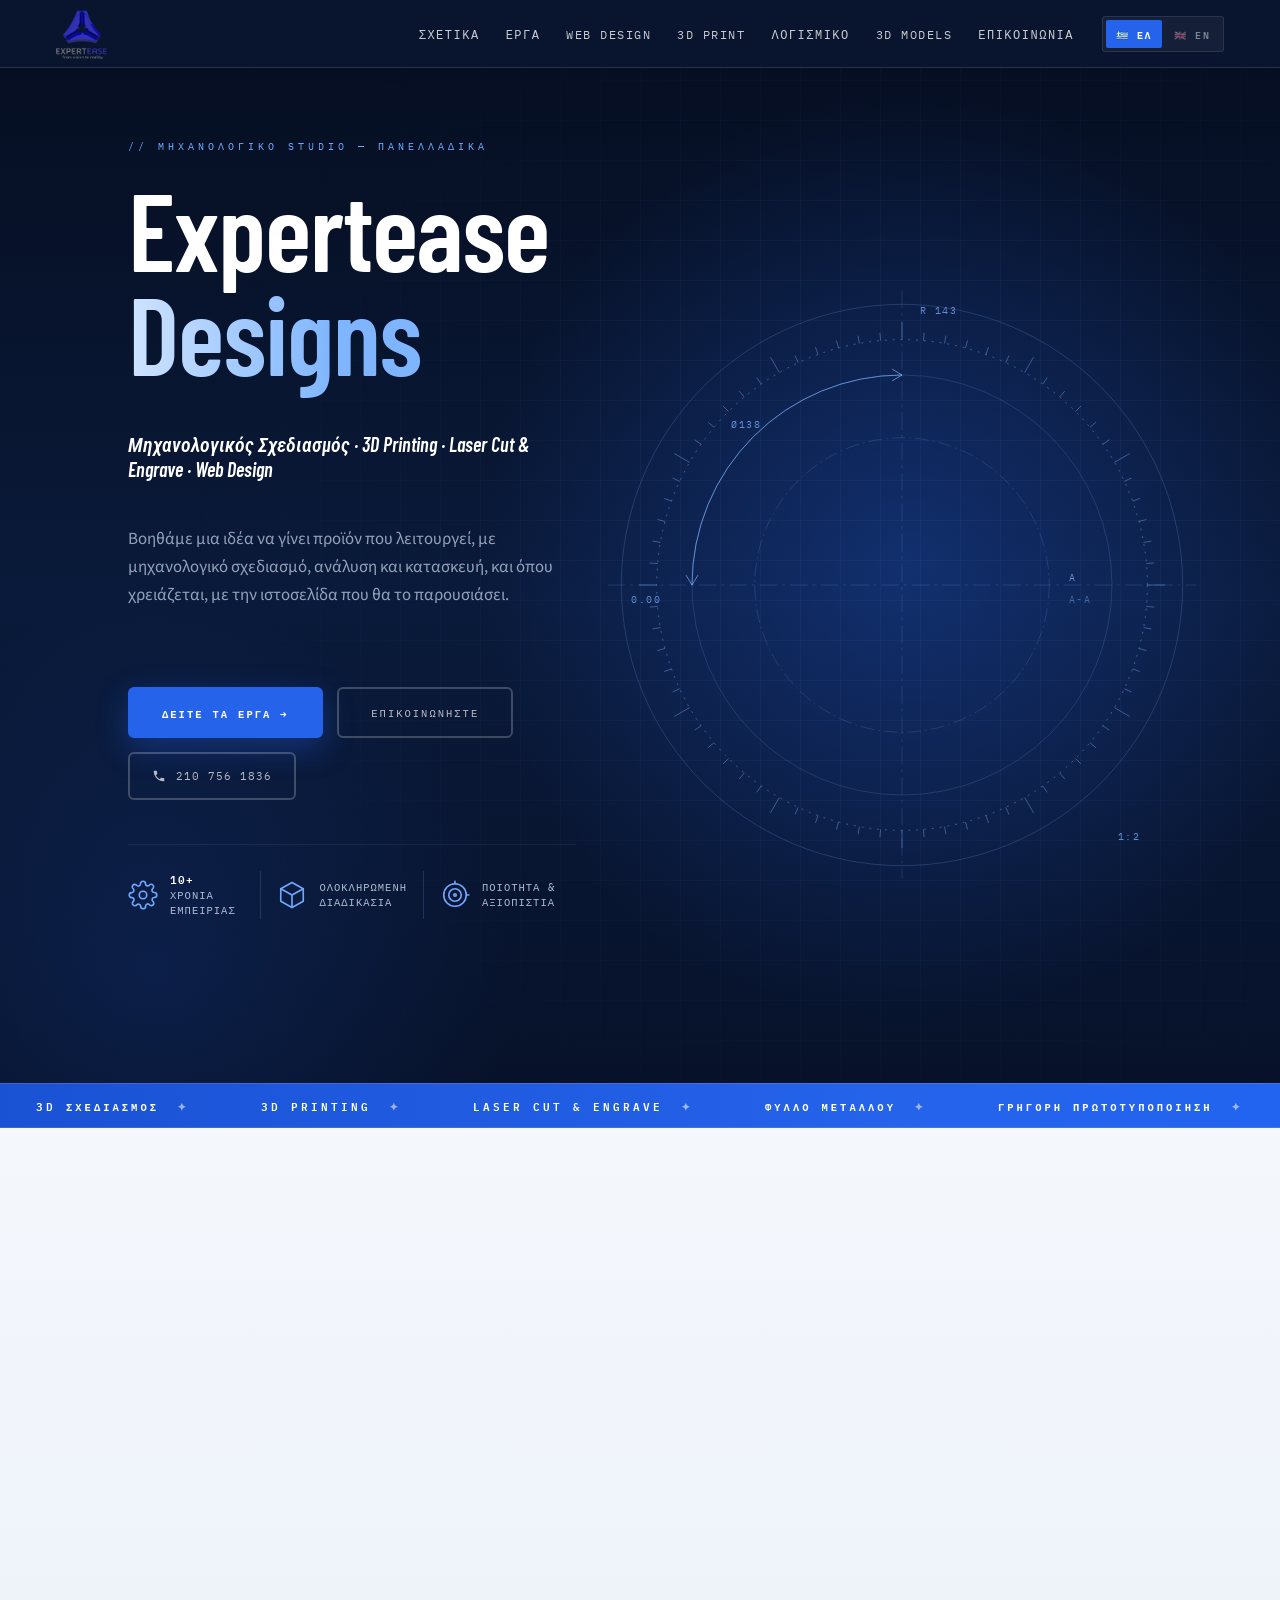
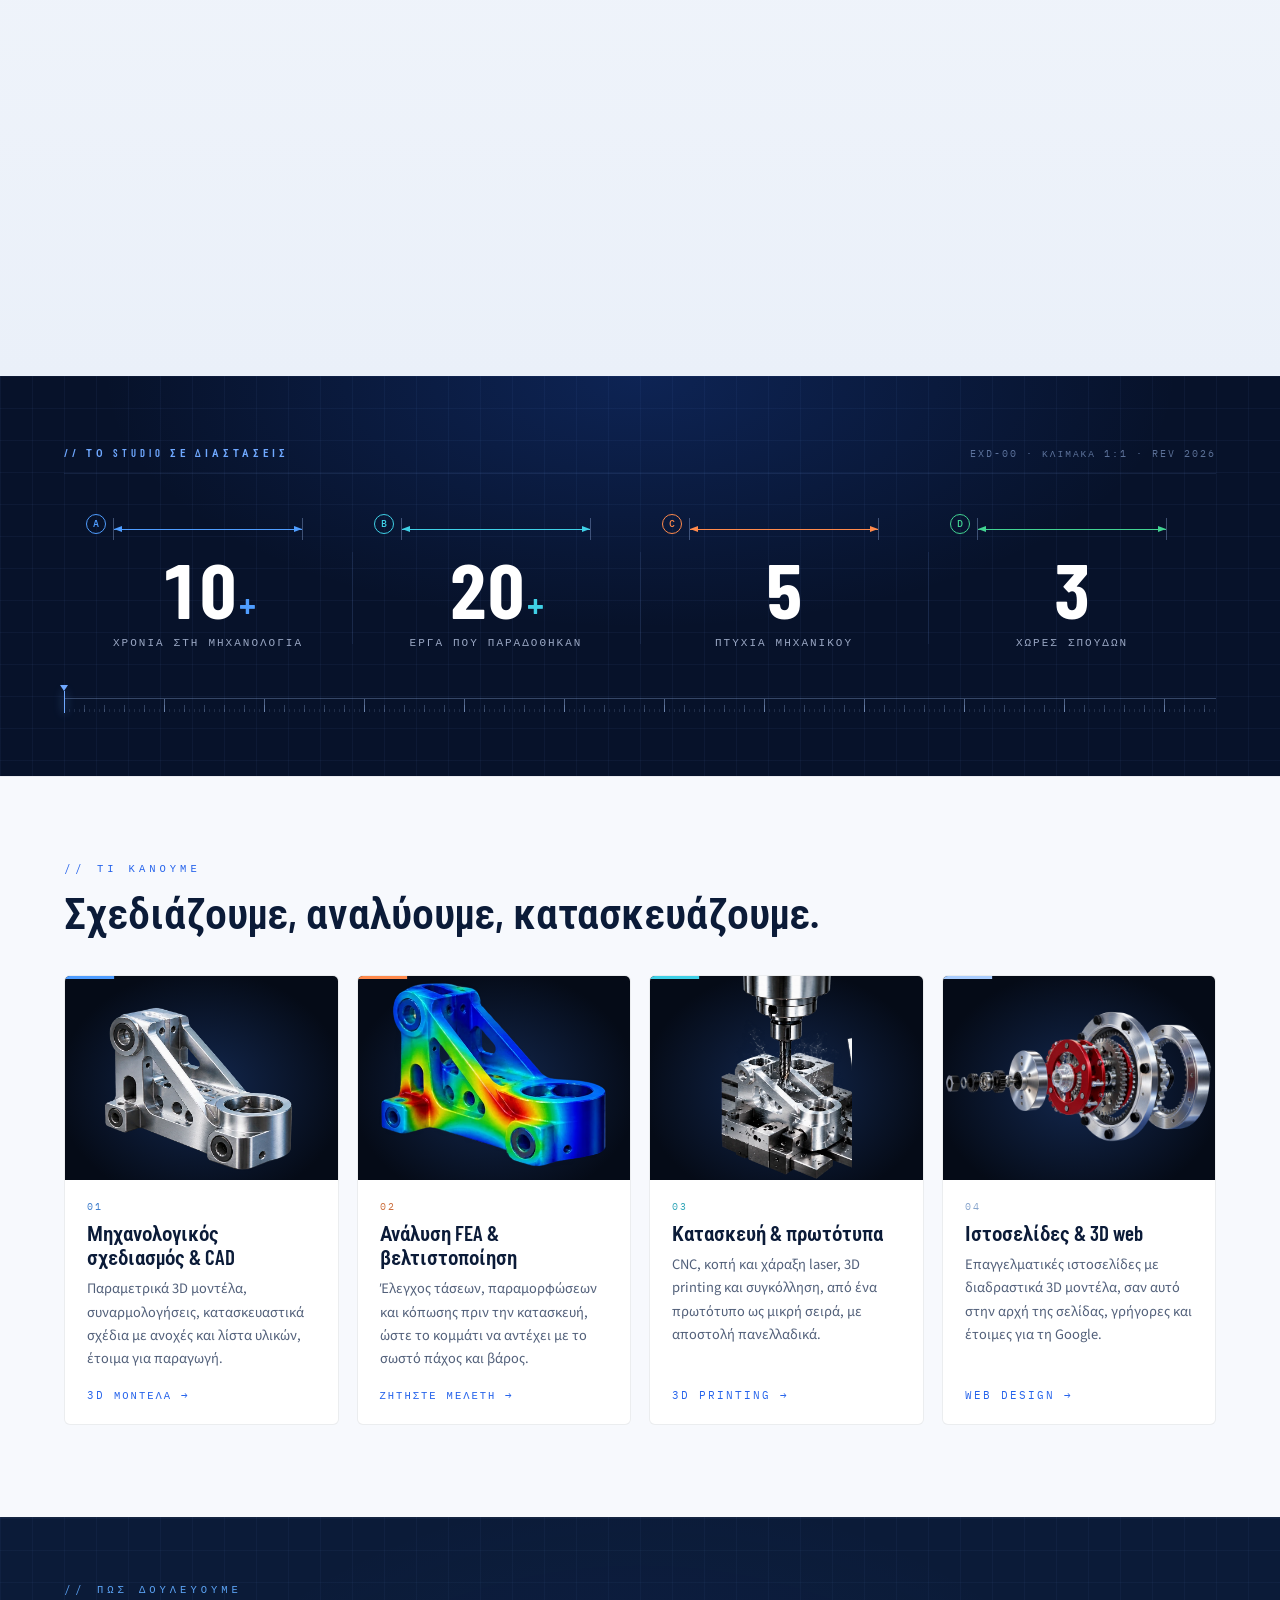
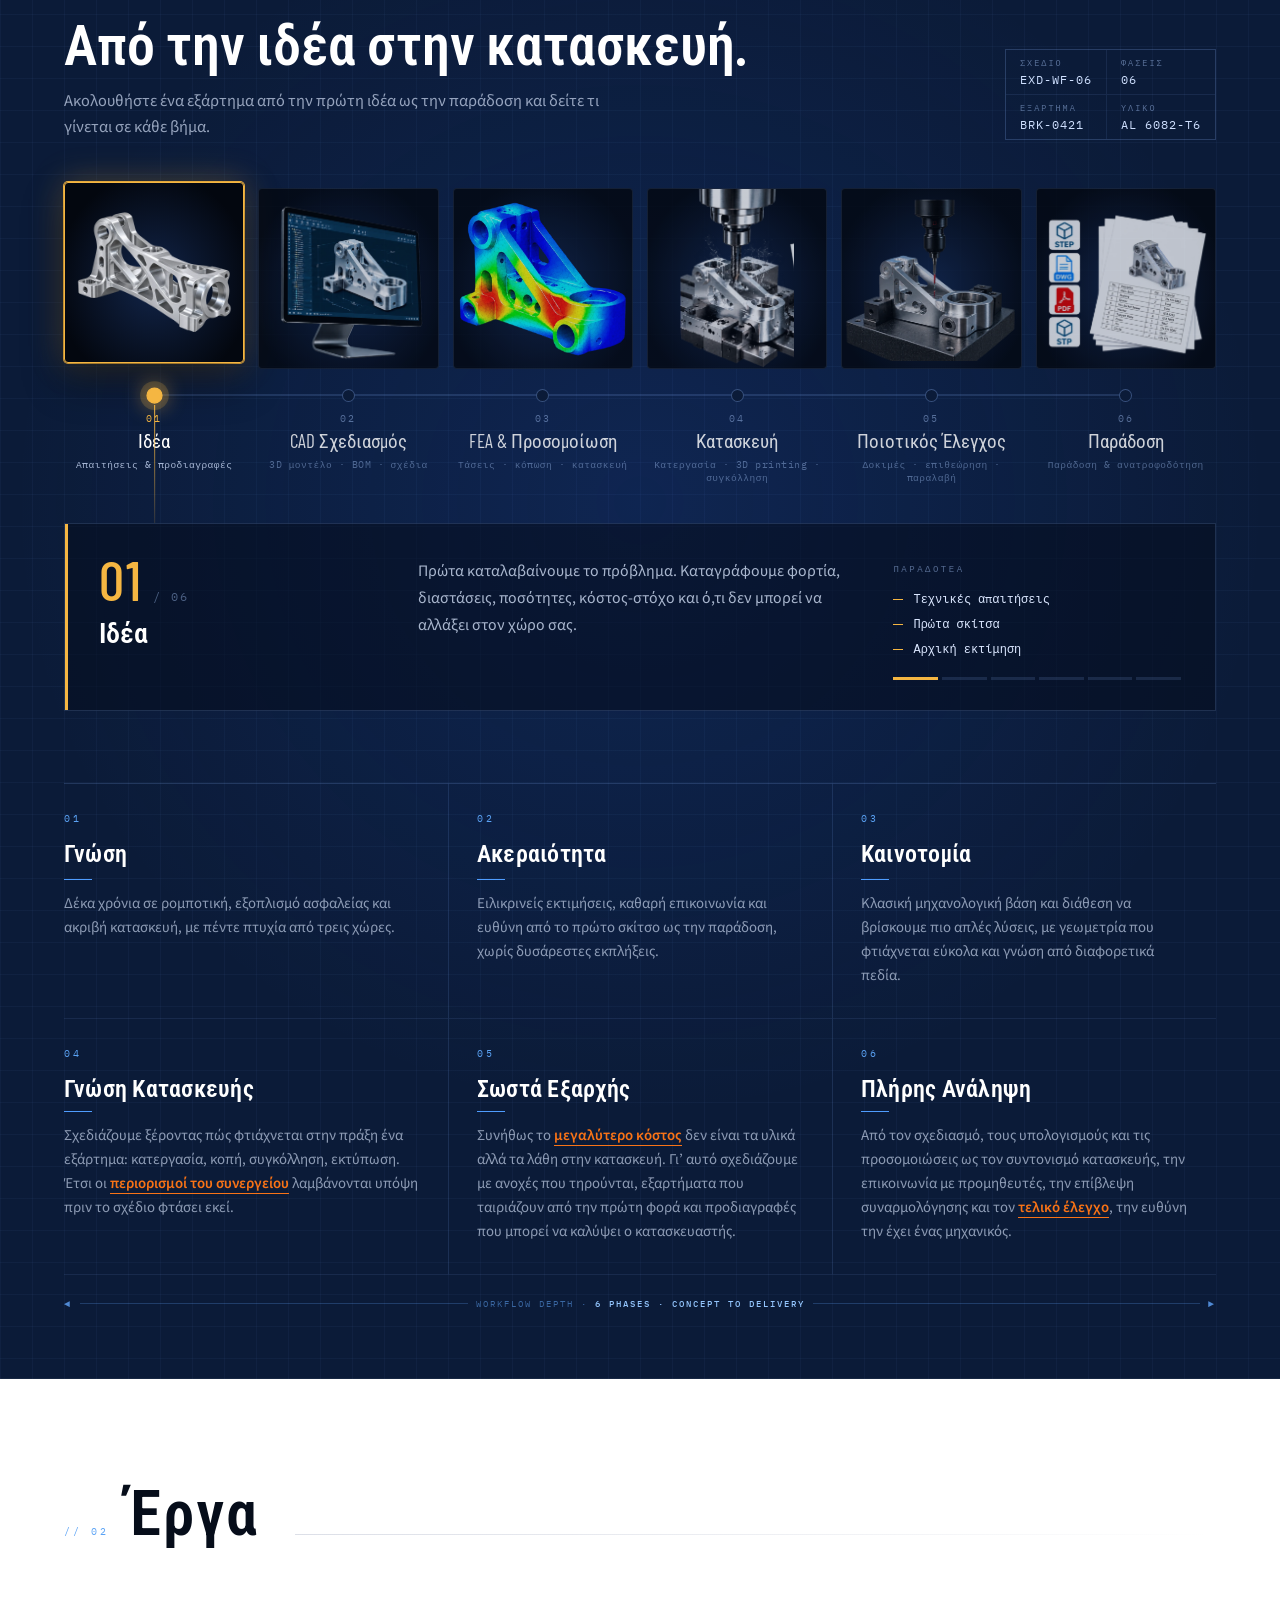
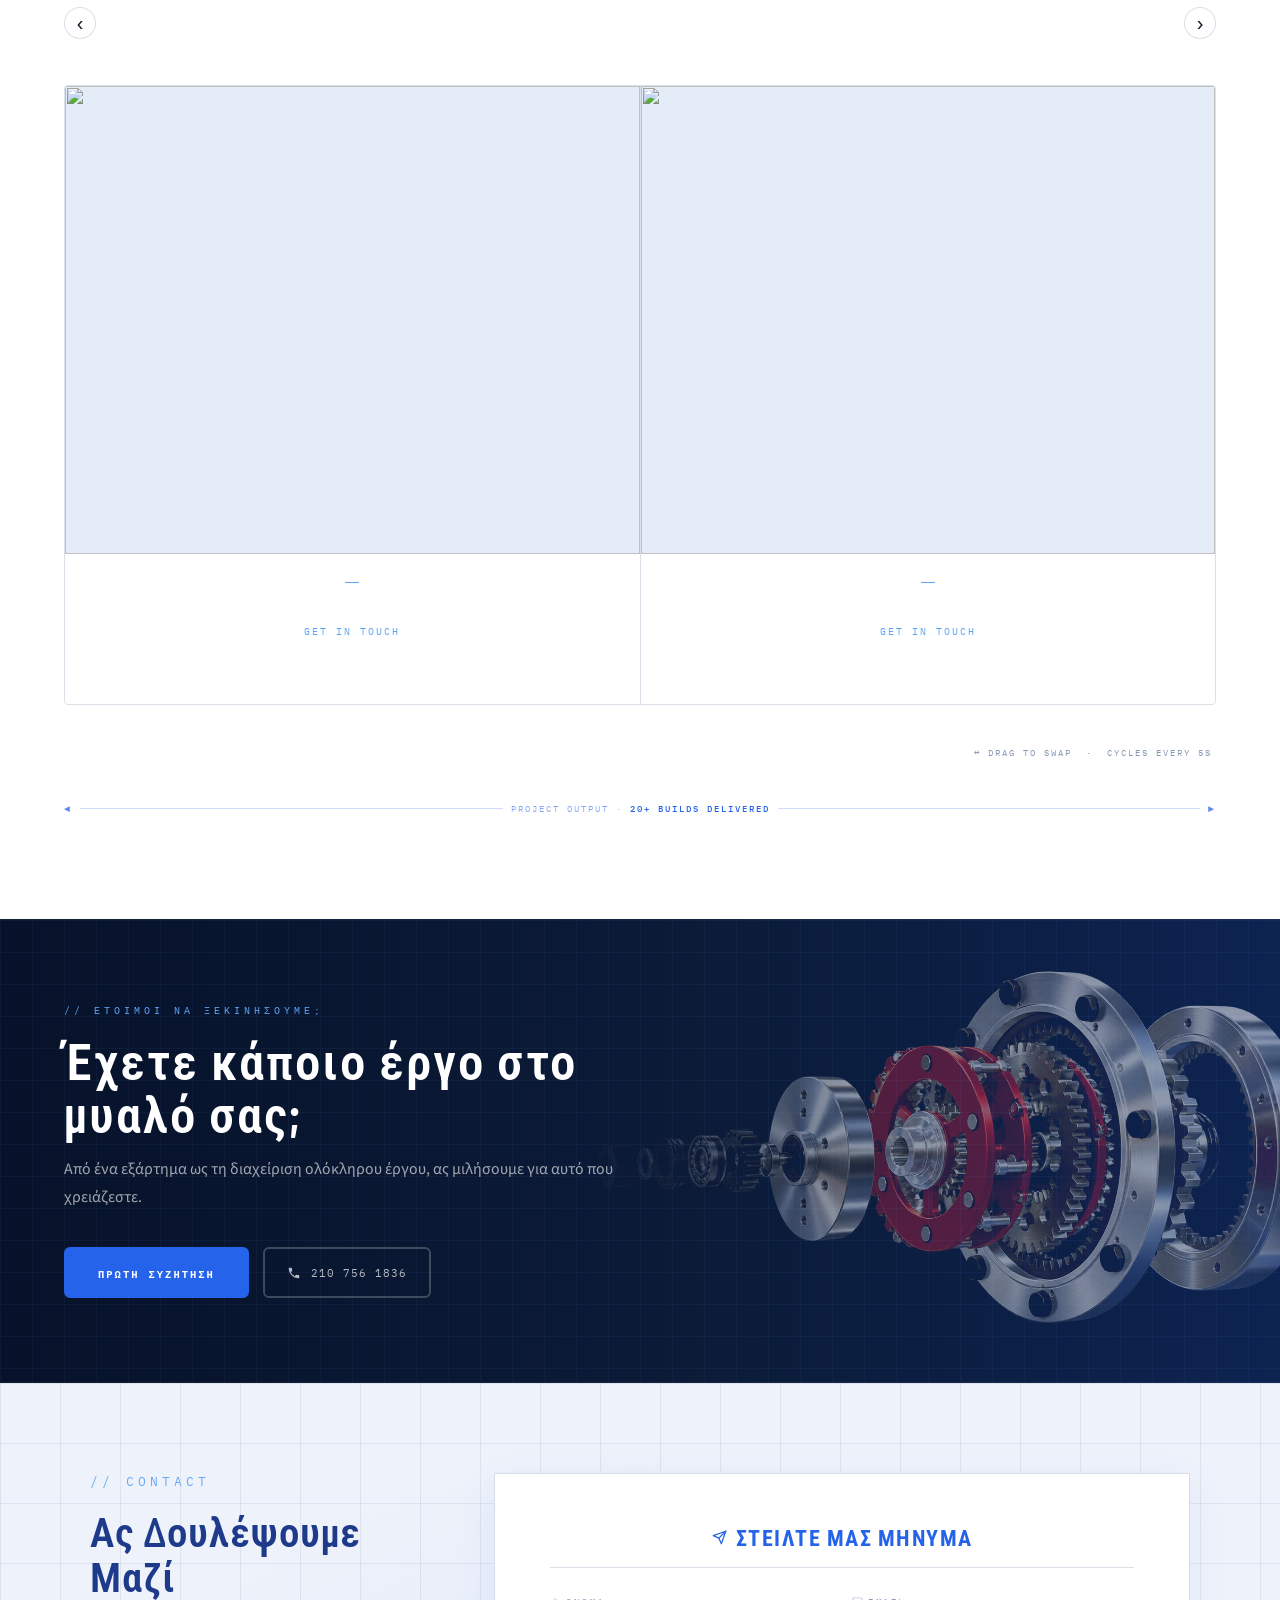
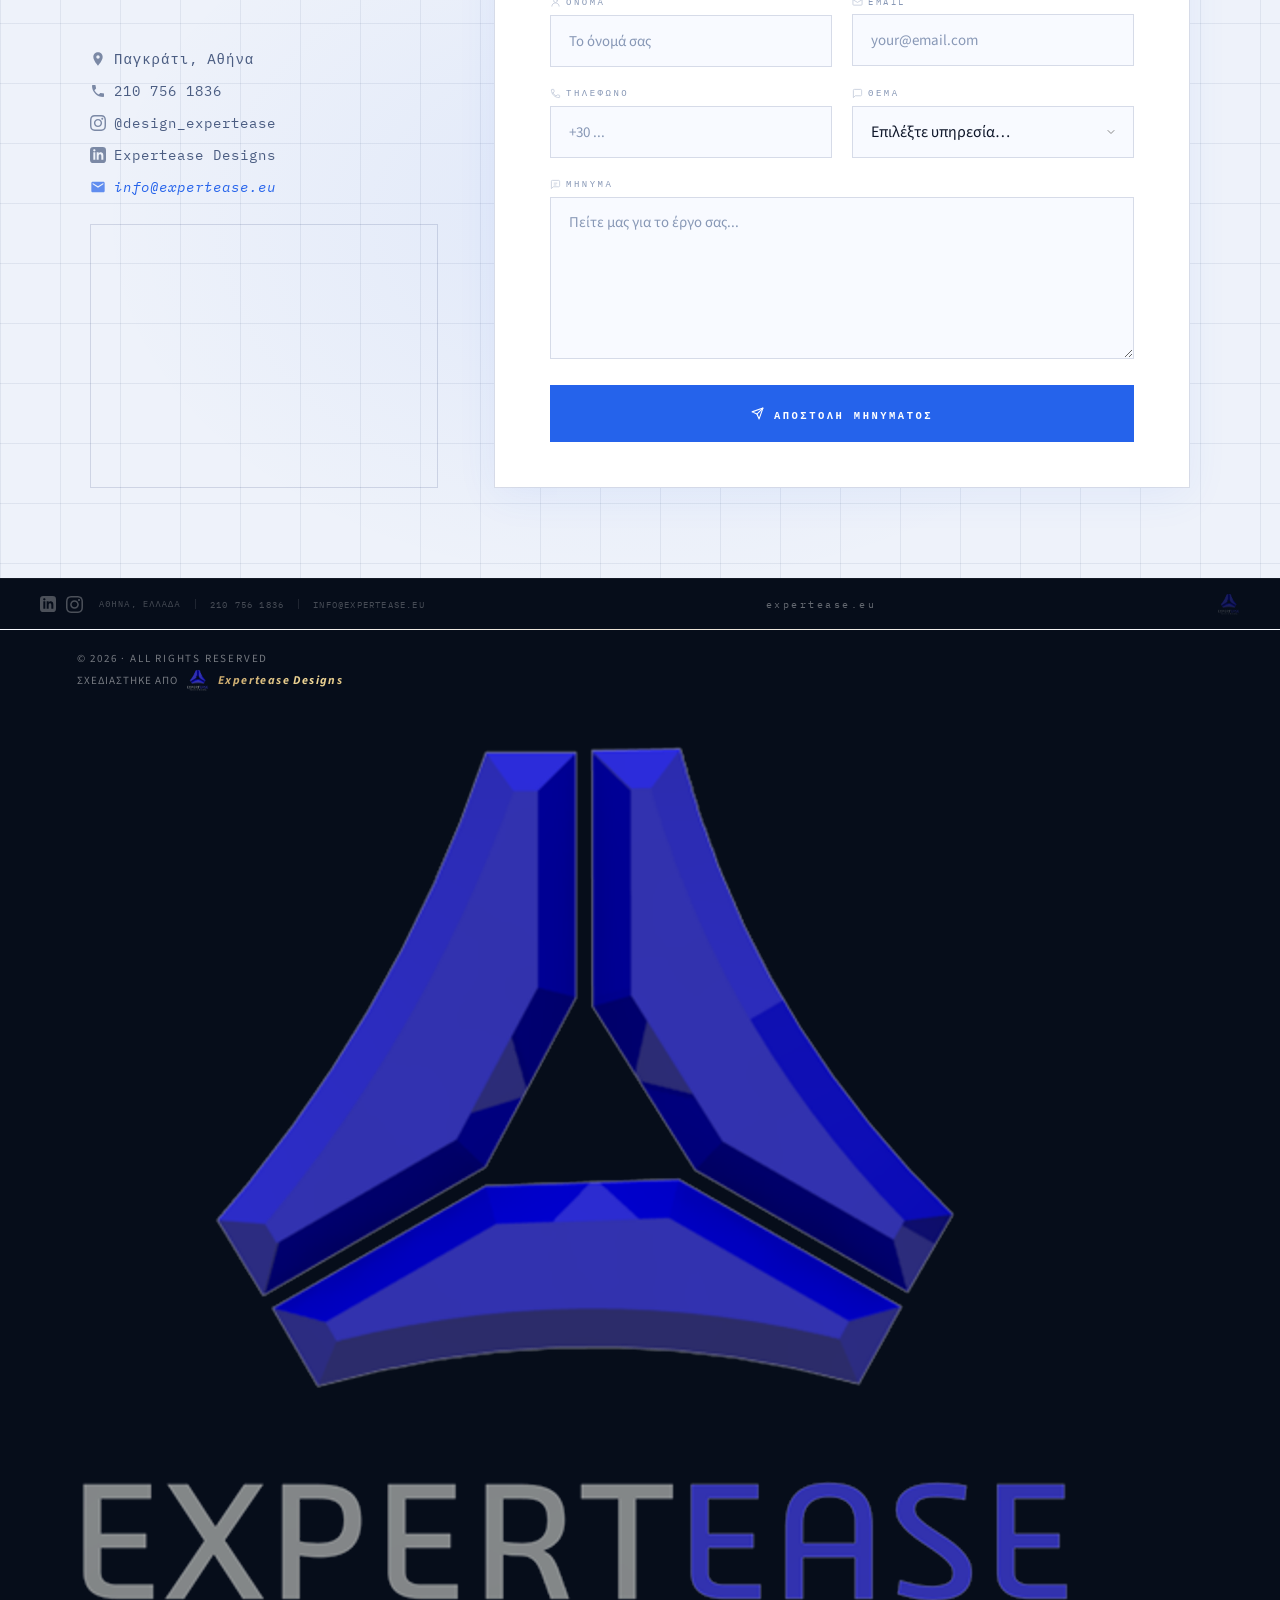
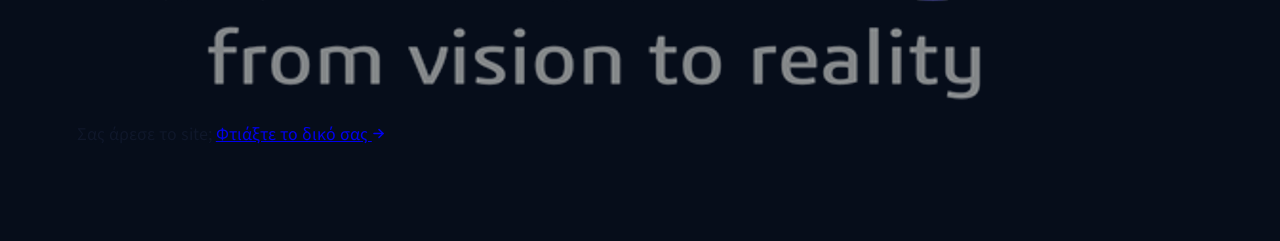
==== index.html @ 983de362 "Update pages, main.js, sitemap; remove unused images Co-Authored-By: Claude Sonnet 5.5 <noreply@anth" ====
<!DOCTYPE html>
<html lang="el">
<head>
<meta charset="UTF-8">
<script>(function(){var l=localStorage.getItem('lang');if(l)document.documentElement.lang=l;})();</script>
<meta name="viewport" content="width=device-width, initial-scale=1.0">
<!-- 3D hero: import map + προφόρτωση νωρίς στο <head>, ώστε η είσοδος του μοντέλου να μην καθυστερεί -->
<script type="importmap">
{ "imports": {
  "three": "https://cdn.jsdelivr.net/npm/three@0.169.0/build/three.module.js",
  "three/addons/": "https://cdn.jsdelivr.net/npm/three@0.169.0/examples/jsm/"
} }
</script>
<link rel="modulepreload" href="https://cdn.jsdelivr.net/npm/three@0.169.0/build/three.module.js" crossorigin>
<link rel="modulepreload" href="https://cdn.jsdelivr.net/npm/three@0.169.0/examples/jsm/environments/RoomEnvironment.js" crossorigin>
<link rel="modulepreload" href="gearbox-v2/model.js">
<link rel="modulepreload" href="gearbox-v2/hero.js">
<title>Mechanical Engineering Studio | Expertease Designs — Greece</title>
<meta name="description" content="Expertease Designs — mechanical engineering, 3D printing, laser cutting, CAD design & web development, serving clients across Greece. Get a quote today.">
<link rel="canonical" href="https://expertease.eu/">
<link rel="alternate" hreflang="el" href="https://expertease.eu/">
<link rel="alternate" hreflang="en" href="https://expertease.eu/">
<link rel="alternate" hreflang="x-default" href="https://expertease.eu/">
<link rel="icon" href="https://expertease.eu/images/logo.png" type="image/png">
<!-- Open Graph -->
<meta property="og:type" content="website">
<meta property="og:url" content="https://expertease.eu/">
<meta property="og:site_name" content="Expertease Designs">
<meta property="og:title" content="Mechanical Engineering Studio | Expertease Designs — Greece">
<meta property="og:description" content="Expertease Designs — mechanical engineering, 3D printing, laser cutting, CAD design & web development, serving clients across Greece. Get a quote today.">
<meta property="og:image" content="https://expertease.eu/images/logo.png">
<!-- Twitter Card -->
<meta name="twitter:card" content="summary_large_image">
<meta name="twitter:title" content="Mechanical Engineering Studio | Expertease Designs — Greece">
<meta name="twitter:description" content="Expertease Designs — mechanical engineering, 3D printing, laser cutting, CAD design & web development, serving clients across Greece. Get a quote today.">
<meta name="twitter:image" content="https://expertease.eu/images/logo.png">
<!-- JSON-LD -->
<script type="application/ld+json">
{
  "@context": "https://schema.org",
  "@type": ["Organization", "LocalBusiness"],
  "@id": "https://expertease.eu/#org",
  "name": "Expertease Designs",
  "alternateName": "Expertease",
  "url": "https://expertease.eu",
  "logo": "https://expertease.eu/images/logo.png",
  "description": "Mechanical engineering studio based in Athens, serving clients across Greece — 3D printing, laser cutting, CAD design, web design, and custom engineering software.",
  "address": {
    "@type": "PostalAddress",
    "streetAddress": "Ymittou 157",
    "addressLocality": "Athens",
    "postalCode": "11633",
    "addressRegion": "Attica",
    "addressCountry": "GR"
  },
  "geo": {
    "@type": "GeoCoordinates",
    "latitude": 37.96518742689096,
    "longitude": 23.745733867787568
  },
  "areaServed": [
    { "@type": "City", "name": "Athens" },
    { "@type": "City", "name": "Thessaloniki" },
    { "@type": "Country", "name": "Greece" },
    { "@type": "Place", "name": "European Union" }
  ],
  "telephone": "+302107561836",
  "email": "info@expertease.eu",
  "priceRange": "€€",
  "currenciesAccepted": "EUR",
  "paymentAccepted": "Cash, Bank Transfer",
  "openingHoursSpecification": [
    {
      "@type": "OpeningHoursSpecification",
      "dayOfWeek": ["Monday","Tuesday","Wednesday","Thursday","Friday"],
      "opens": "09:00",
      "closes": "18:00"
    }
  ],
  "sameAs": [
    "https://www.linkedin.com/company/expertease-designs",
    "https://www.instagram.com/design_expertease/"
  ],
  "hasOfferCatalog": {
    "@type": "OfferCatalog",
    "name": "Engineering & Design Services",
    "itemListElement": [
      {
        "@type": "Service",
        "name": "Mechanical Engineering Design",
        "description": "Professional mechanical design, CAD modelling and technical studies — serving clients across Greece.",
        "keywords": "mechanical engineering design Greece, CAD design Greece, mechanical consultant nationwide Greece"
      },
      {
        "@type": "Service",
        "name": "3D Printing & Laser Cutting",
        "description": "FDM 3D printing, laser cutting and engraving — based in Athens, shipping nationwide across Greece.",
        "keywords": "3D printing Greece, laser cutting Greece, FDM prototyping nationwide Greece"
      },
      {
        "@type": "Service",
        "name": "CAD / STEP 3D Models",
        "description": "Interactive 3D STEP model viewer and custom CAD mechanical parts design.",
        "keywords": "3D CAD Greece, STEP file viewer, SolidWorks design nationwide Greece"
      },
      {
        "@type": "Service",
        "name": "Web Design",
        "description": "Custom-built HTML websites with no templates for businesses across Greece.",
        "keywords": "web design Greece, custom website Greece, bilingual website nationwide Greece"
      },
      {
        "@type": "Service",
        "name": "Mechanical ExpertEase Software",
        "description": "Engineering software for special-purpose vehicle and crane technical studies in Greece.",
        "keywords": "Mechanical ExpertEase, vehicle technical study software Greece, KEK IEKEM software"
      }
    ]
  }
}
</script>
<!-- Google Analytics consent defaults (must be before gtag.js loads) -->
<script>
  window.dataLayer = window.dataLayer || [];
  function gtag(){dataLayer.push(arguments);}
  gtag('consent', 'default', {
    analytics_storage: 'denied',
    ad_storage:        'denied',
    wait_for_update:   500
  });
</script>
<link rel="dns-prefetch" href="//fonts.googleapis.com">
<link rel="preconnect" href="https://fonts.googleapis.com">
<link href="https://fonts.googleapis.com/css2?family=Barlow+Condensed:wght@400;500;600;700&family=Roboto+Condensed:wght@400;500;600;700&family=IBM+Plex+Mono:wght@300;400;500&family=Oswald:wght@400;500;600;700&family=Playfair+Display:ital,wght@0,400;0,700;1,400&family=Source+Sans+3:wght@300;400;500;600&display=swap" rel="stylesheet">
<link rel="stylesheet" href="style.css">
<link rel="stylesheet" href="redesign.css">
<link rel="stylesheet" href="expertease-credit.css">
<style>
/* ── eng-animations hooks ── */
#progress{position:fixed;top:0;left:0;z-index:2001;height:2px;width:0%;background:linear-gradient(90deg,#2563eb,#60a5fa);pointer-events:none;}
#scrollElev{position:fixed;right:14px;top:50%;transform:translateY(-50%);z-index:900;width:2px;height:100px;background:rgba(255,255,255,.06);border-radius:2px;opacity:0;transition:opacity .5s ease;pointer-events:none;}
#scrollElev.show{opacity:1;}
#elevFill{position:absolute;bottom:0;left:0;width:100%;height:0%;background:linear-gradient(to top,#60a5fa,#2563eb);border-radius:2px;}
#elevDot{position:absolute;left:50%;bottom:0%;transform:translateX(-50%) translateY(50%);width:6px;height:6px;border-radius:50%;background:#60a5fa;box-shadow:0 0 8px rgba(96,165,250,.75);}
[data-reveal]{opacity:0;transform:translateY(22px);transition:opacity .65s ease,transform .65s ease;}
[data-reveal].visible{opacity:1;transform:none;}
[data-reveal-r]{opacity:0;transform:translateX(22px);transition:opacity .65s ease,transform .65s ease;}
[data-reveal-r].visible{opacity:1;transform:none;}
/* ── credit banner: dark base + clear scroll ruler ── */
.expertease-credit{background:var(--navy,#060d1a);padding-bottom:calc(72px + 28px);} /* extra 28px for fixed scroll ruler */
@media(max-width:960px){.expertease-credit{padding-bottom:32px;}}
/* ── footer social ── */
.footer-social{display:flex;gap:10px;align-items:center;}
.footer-social-link{color:rgba(255,255,255,.28);display:flex;align-items:center;transition:color .3s ease;}
.footer-social-link:hover{color:rgba(255,255,255,.7);}
@media(max-width:600px){#scrollElev{display:none;}}

/* ── SCROLL RULER (fixed bottom) ── */
#scrollRuler{
  position:fixed;bottom:0;left:0;right:0;z-index:950;
  padding:4px 24px 6px;
  background:rgba(8,15,30,.92);
  backdrop-filter:blur(12px);-webkit-backdrop-filter:blur(12px);
  border-top:1px solid rgba(37,99,235,.18);
  font-family:'IBM Plex Mono',monospace;
  display:flex;flex-direction:column;gap:2px;
  opacity:0;transform:translateY(10px);
  transition:opacity .4s ease,transform .4s ease;
  pointer-events:none;
  overflow:hidden;
  max-width:100vw;
}
#scrollRuler.show{opacity:1;transform:none;}
.sr-bar{display:flex;align-items:center;gap:8px;width:100%;}
.sr-cap{color:rgba(37,99,235,.8);font-size:10px;flex-shrink:0;letter-spacing:0;}
.sr-track{flex:1;position:relative;height:1px;background:rgba(255,255,255,.07);}
#srFill{position:absolute;left:0;top:0;height:1px;width:0%;background:linear-gradient(90deg,#1a3d7e,#60a5fa);}
#srValue{flex-shrink:0;font-size:10px;font-weight:500;color:#60a5fa;letter-spacing:1.5px;min-width:76px;text-align:right;}
#srTicksRow{display:flex;width:100%;height:6px;align-items:flex-end;}
.sr-sub{flex:1;border-right:1px solid rgba(96,165,250,.15);height:3px;}
.sr-sub.maj{height:6px;border-right-color:rgba(96,165,250,.4);}
@media(max-width:600px){#scrollRuler{display:none;}}

/* ── SECTION MEASUREMENT LINES ── */
.sec-meas{
  padding:22px 0 4px;
  font-family:'IBM Plex Mono',monospace;
  font-size:9px;letter-spacing:2px;text-transform:uppercase;
  overflow:hidden;
}
.sm-inner{display:flex;align-items:center;gap:8px;}
.sm-arr{
  flex-shrink:0;color:rgba(37,99,235,.75);font-size:10px;
  opacity:0;transition:opacity .5s ease .35s;
}
.sec-meas.ready .sm-arr{opacity:1;}
.sm-rule{
  flex:1;height:1px;background:rgba(37,99,235,.22);
  transform:scaleX(0);transform-origin:center;
  transition:transform .85s cubic-bezier(.4,0,.2,1);
}
.sec-meas.ready .sm-rule{transform:scaleX(1);}
.sm-label{
  flex-shrink:0;white-space:nowrap;
  color:rgba(37,99,235,.55);
  opacity:0;transform:translateY(5px);
  transition:opacity .5s ease .45s,transform .5s ease .45s;
}
.sec-meas.ready .sm-label{opacity:1;transform:none;}
/* on dark sections (process = navy-mid), use lighter tones */
#process .sm-arr{color:rgba(96,165,250,.8);}
#process .sm-rule{background:rgba(96,165,250,.25);}
#process .sm-label{color:rgba(96,165,250,.55);}
#process .sm-label strong{color:#93c5fd;}
.sm-label strong{color:#2563eb;font-weight:500;}
@media(max-width:480px){.sm-label{font-size:8px;letter-spacing:1px;}.sec-meas{padding:16px 0 2px;}}
</style>
<!-- 3D hero: πλανητικός μειωτήρας v2 (gearbox-v2/). Η v1 (models.js + three r155) μένει στο αποθετήριο για επαναφορά. -->
<script type="module" src="gearbox-v2/hero.js"></script>
<script src="projects.js" defer></script>
<script src="main.js" defer></script>
<script src="redesign.js" defer></script>
<script src="step-viewer.js" defer></script>
<script src="eng-animations.js" defer></script>
<script src="contact-form.js" defer></script>
<script type="application/ld+json">
{
  "@context": "https://schema.org",
  "@type": "FAQPage",
  "mainEntity": [
    {
      "@type": "Question",
      "name": "Δουλεύει η Expertease Designs μόνο στην Αθήνα;",
      "acceptedAnswer": {
        "@type": "Answer",
        "text": "Όχι. Η Expertease Designs εδρεύει στην Αθήνα και τη Θεσσαλονίκη αλλά εξυπηρετεί πελάτες σε όλη την Ελλάδα. Ο μηχανολογικός σχεδιασμός, το CAD, οι τεχνικές μελέτες και η κατασκευή ιστοσελίδων γίνονται εξ αποστάσεως, ενώ η 3D εκτύπωση και η κοπή/χάραξη laser αποστέλλονται πανελλαδικά."
      }
    },
    {
      "@type": "Question",
      "name": "Χρειάζεται να επισκεφτώ το γραφείο για να ξεκινήσω ένα έργο;",
      "acceptedAnswer": {
        "@type": "Answer",
        "text": "Όχι απαραίτητα. Η επικοινωνία, η αποστολή σχεδίων και η παράδοση αρχείων γίνονται online — φυσική επίσκεψη χρειάζεται μόνο όταν το έργο το απαιτεί, π.χ. επιτόπια μέτρηση."
      }
    },
    {
      "@type": "Question",
      "name": "Σε ποιες περιοχές της Ελλάδας παρέχετε υπηρεσίες;",
      "acceptedAnswer": {
        "@type": "Answer",
        "text": "Πανελλαδικά — από Αθήνα και Θεσσαλονίκη έως κάθε άλλη περιοχή της Ελλάδας, καθώς και εντός Ευρωπαϊκής Ένωσης για ψηφιακές υπηρεσίες όπως ο σχεδιασμός, το CAD και οι ιστοσελίδες."
      }
    }
  ]
}
</script>
</head>
<body>
<a href="#main" class="skip-link">Μετάβαση στο κύριο περιεχόμενο</a>

<!-- SCROLL PROGRESS + ELEVATION METER -->
<div id="progress"></div>
<div id="scrollElev"><div id="elevFill"></div><div id="elevDot"></div></div>
<div id="scrollRuler">
  <div id="srTicksRow"></div>
  <div class="sr-bar">
    <span class="sr-cap">◄</span>
    <div class="sr-track"><div id="srFill"></div></div>
    <span id="srValue">0.000 m</span>
    <span class="sr-cap">►</span>
  </div>
</div>

<!-- NAV -->
<nav>
  <a href="#hero" class="nav-logo"><img src="images/logo.png" alt="Expertease" fetchpriority="high"></a>
  <div class="nav-right">
    <ul class="nav-links">
      <li><a href="#about"        id="nav-about">About</a></li>
      <li><a href="#projects"     id="nav-projects">Projects</a></li>
      <li><a href="webdesign.html" id="nav-webdesign">Web Design</a></li>
      <li><a href="3dprint.html"   id="nav-3dprint">3D Print</a></li>
      <li><a href="software.html"  id="nav-software">Software</a></li>
      <li><a href="cad.html"       id="nav-cad">3D Models</a></li>
      <li><a href="contact.html"  id="nav-contact">Contact</a></li>
    </ul>
    <div class="lang-toggle">
      <button class="lang-btn active" data-lang="el">🇬🇷 ΕΛ</button>
      <button class="lang-btn"        data-lang="en">🇬🇧 EN</button>
    </div>
  </div>
  <button class="nav-hamburger" id="navHamburger" aria-label="Menu">
    <span></span><span></span><span></span>
  </button>
</nav>
<main id="main">

<div class="nav-mobile" id="navMobile">
  <ul>
    <li><a href="#about"        id="mnav-about"      onclick="closeMobileNav()">About</a></li>
    <li><a href="#projects"     id="mnav-projects"   onclick="closeMobileNav()">Projects</a></li>
    <li><a href="webdesign.html" id="mnav-webdesign"  onclick="closeMobileNav()">Web Design</a></li>
    <li><a href="3dprint.html"   id="mnav-3dprint"    onclick="closeMobileNav()">3D Print</a></li>
    <li><a href="software.html"  id="mnav-software"   onclick="closeMobileNav()">Software</a></li>
    <li><a href="cad.html"       id="mnav-cad"        onclick="closeMobileNav()">3D Models</a></li>
    <li><a href="contact.html"  id="mnav-contact"    onclick="closeMobileNav()">Contact</a></li>
  </ul>
</div>

<!-- HERO -->
<section id="hero">
  <svg class="hero-bp" viewBox="0 0 600 600" aria-hidden="true" focusable="false">
    <g fill="none" stroke="currentColor">
      <circle cx="300" cy="300" r="286" stroke-width=".6" opacity=".35"/>
      <circle cx="300" cy="300" r="250" stroke-width=".8" stroke-dasharray="2 6" opacity=".55"/>
      <circle cx="300" cy="300" r="214" stroke-width=".6" opacity=".3"/>
      <circle cx="300" cy="300" r="150" stroke-width=".5" stroke-dasharray="14 4 2 4" opacity=".35"/>
      <path d="M300 0V600M0 300H600" stroke-width=".5" stroke-dasharray="18 5 3 5" opacity=".35"/>
      <g class="hero-bp-ticks" stroke-width=".7" opacity=".6"></g>
      <path d="M86 300A214 214 0 0 1 300 86" stroke-width="1" opacity=".7"/>
      <path d="M92 290l-6 10-6-10M290 92l10-6-10-6" stroke-width="1" opacity=".7"/>
    </g>
    <g fill="currentColor" font-family="IBM Plex Mono, monospace" font-size="10" letter-spacing="1.5" opacity=".75">
      <text x="126" y="140">Ø138</text><text x="470" y="296">A</text><text x="470" y="318" opacity=".6">A-A</text>
      <text x="318" y="24">R 143</text><text x="24" y="318">0.00</text><text x="520" y="560">1:2</text>
    </g>
  </svg>
  <canvas id="hero3d"></canvas>
  <div id="hero3d-drag"></div>
  <div class="hero-left">
    <div class="hero-tag" id="hero-tag">// Mechanical Design & 3D Printing Studio — Across Greece</div>
    <h1 class="hero-name">Expertease<br><span>Designs</span></h1>
    <p class="hero-tagline">from vision to reality</p>
    <h2 class="hero-title" id="hero-title">Mechanical Design · 3D Printing · Laser Cut & Engrave · Web Design</h2>
    <p class="hero-desc" id="hero-desc"><strong>Expertease Designs</strong>: machine design &bull; sheet metal &bull; rapid prototyping &bull; BOM</p>
    <div class="hero-cta">
      <a href="#projects" class="btn-primary" id="hero-cta-work">View Projects</a>
      <a href="contact.html" class="btn-outline" id="hero-cta-contact">Get in Touch</a>
      <a href="tel:+302107561836" class="btn-outline hero-cta-phone" aria-label="Κλήση: 210 756 1836">
        <svg width="14" height="14" viewBox="0 0 24 24" fill="currentColor" aria-hidden="true"><path d="M6.62 10.79c1.44 2.83 3.76 5.14 6.59 6.59l2.2-2.2c.27-.27.67-.36 1.02-.24 1.12.37 2.33.57 3.57.57.55 0 1 .45 1 1V20c0 .55-.45 1-1 1-9.39 0-17-7.61-17-17 0-.55.45-1 1-1h3.5c.55 0 1 .45 1 1 0 1.25.2 2.45.57 3.57.11.35.03.74-.25 1.02l-2.2 2.2z"/></svg>
        210 756 1836
      </a>
    </div>
    <ul class="hero-trust">
      <li><svg viewBox="0 0 24 24" aria-hidden="true"><circle cx="12" cy="12" r="3"/><path d="M19.4 15a1.7 1.7 0 0 0 .3 1.8l.1.1a2 2 0 1 1-2.8 2.8l-.1-.1a1.7 1.7 0 0 0-1.8-.3 1.7 1.7 0 0 0-1 1.5V21a2 2 0 0 1-4 0v-.1a1.7 1.7 0 0 0-1.1-1.5 1.7 1.7 0 0 0-1.8.3l-.1.1a2 2 0 1 1-2.8-2.8l.1-.1a1.7 1.7 0 0 0 .3-1.8 1.7 1.7 0 0 0-1.5-1H3a2 2 0 0 1 0-4h.1a1.7 1.7 0 0 0 1.5-1.1 1.7 1.7 0 0 0-.3-1.8l-.1-.1a2 2 0 1 1 2.8-2.8l.1.1a1.7 1.7 0 0 0 1.8.3H9a1.7 1.7 0 0 0 1-1.5V3a2 2 0 0 1 4 0v.1a1.7 1.7 0 0 0 1 1.5 1.7 1.7 0 0 0 1.8-.3l.1-.1a2 2 0 1 1 2.8 2.8l-.1.1a1.7 1.7 0 0 0-.3 1.8V9a1.7 1.7 0 0 0 1.5 1H21a2 2 0 0 1 0 4h-.1a1.7 1.7 0 0 0-1.5 1z"/></svg>
        <span><b class="hero-yrs">10+</b> <span data-el="χρόνια εμπειρίας" data-en="years of experience">χρόνια εμπειρίας</span></span></li>
      <li><svg viewBox="0 0 24 24" aria-hidden="true"><path d="M12 2l9 5v10l-9 5-9-5V7z"/><path d="M3 7l9 5 9-5M12 12v10"/></svg>
        <span data-el="Ολοκληρωμένη διαδικασία" data-en="End-to-end process">Ολοκληρωμένη διαδικασία</span></li>
      <li><svg viewBox="0 0 24 24" aria-hidden="true"><circle cx="12" cy="12" r="9"/><circle cx="12" cy="12" r="5"/><circle cx="12" cy="12" r="1"/><path d="M12 3V1M21 12h2"/></svg>
        <span data-el="Ποιότητα &amp; αξιοπιστία" data-en="Quality &amp; reliability">Ποιότητα &amp; αξιοπιστία</span></li>
    </ul>
  </div>
  <div class="hero-right"></div>
  <aside class="hero-rail" aria-hidden="true">
    <p class="hero-rail-top" data-el="ΑΠΟ ΤΗΝ ΙΔΕΑ ΣΤΗΝ ΚΑΤΑΣΚΕΥΗ" data-en="FROM CONCEPT TO REALITY">ΑΠΟ ΤΗΝ ΙΔΕΑ ΣΤΗΝ ΚΑΤΑΣΚΕΥΗ</p>
    <ol><li>CAD</li><li data-el="ΑΝΑΛΥΣΗ" data-en="ANALYSIS">ΑΝΑΛΥΣΗ</li><li data-el="ΠΡΩΤΟΤΥΠΟ" data-en="PROTOTYPE">ΠΡΩΤΟΤΥΠΟ</li><li data-el="ΚΑΤΑΣΚΕΥΗ" data-en="MANUFACTURING">ΚΑΤΑΣΚΕΥΗ</li></ol>
  </aside>
</section>

<!-- TICKER -->
<div class="ticker">
  <div class="ticker-inner" id="tickerInner"></div>
</div>

<!-- ABOUT -->
<section id="about">
  <div class="section-header reveal-up">
    <span class="section-num">01</span>
    <h2 class="section-title" id="about-heading">About</h2>
    <div class="section-line"></div>
  </div>
  <div class="about-grid">
    <div class="about-text reveal-up">

      <blockquote class="about-highlight" id="about-quote">«Η μηχανική είναι η τέχνη να μετατρέπεις μια ιδέα σε κάτι που κρατάς στα χέρια σου.»</blockquote>
      <p id="about-p2">Σχεδιάζουμε και κατασκευάζουμε μηχανολογικές διατάξεις και εξοπλισμό, από την έρευνα και το CAD ως τον συντονισμό της κατασκευής και τον ποιοτικό έλεγχο. Μαζί με κάθε έργο παραδίδουμε τα σχέδια εξαρτημάτων και συναρμολόγησης, τη λίστα υλικών και τις οδηγίες.</p>
      <p id="about-p3">Βάση: <strong><span class="accent-red">Αθήνα</span></strong> &amp; <strong><span class="accent-red">Θεσσαλονίκη</span></strong> · εξυπηρετούμε όλη την Ελλάδα και την Ευρωπαϊκή Ένωση.</p>
      <p id="about-p5">Δεν χρειάζεται να είστε στην Αθήνα ή τη Θεσσαλονίκη για να συνεργαστούμε. Ο μηχανολογικός σχεδιασμός, το CAD, οι τεχνικές μελέτες και οι ιστοσελίδες γίνονται εξ αποστάσεως, και τα κομμάτια από 3D εκτύπωση και laser τα στέλνουμε σε όλη την Ελλάδα.</p>
      <p id="about-p4">Διαλέγουμε υλικά και τρόπο κατασκευής και συναρμολόγησης ώστε το κόστος να μένει λογικό και να μη σπαταλιέται υλικό. Συντονίζουμε τους υπεργολάβους, επιβλέπουμε την κατασκευή και ελέγχουμε ότι το αποτέλεσμα τηρεί τα πρότυπα ποιότητας και ασφάλειας (ISO).</p>
      <ul class="about-bullets" id="about-bullets"><li>Πάνω από 10 χρόνια σε μηχανολογικό σχεδιασμό, 3D printing και κατασκευή</li><li>Πλήρης κύκλος: CAD → BOM → κατασκευή → ποιοτικός έλεγχος</li><li>FEA &amp; σχεδιασμός για κατασκευή από την πρώτη μέρα</li></ul>
    </div>
    <div class="values-col reveal-up">
      <div class="values-grid">
        <div class="value-item v-blue">
          <span class="value-num">01</span>
          <div class="vi-icon-wrap">
            <svg class="value-icon" width="22" height="22" viewBox="0 0 24 24" fill="none" stroke="currentColor" stroke-width="1.6" stroke-linecap="round" stroke-linejoin="round">
              <circle cx="12" cy="12" r="9"/><circle cx="12" cy="12" r="3"/>
              <line x1="12" y1="3" x2="12" y2="9"/><line x1="12" y1="15" x2="12" y2="21"/>
              <line x1="3" y1="12" x2="9" y2="12"/><line x1="15" y1="12" x2="21" y2="12"/>
            </svg>
          </div>
          <div class="value-title" id="val-1-title">Precision</div>
          <p class="value-text" id="val-1-text">FEA-verified, tolerance-stacked, tested in real conditions. We don't approximate.</p>
        </div>
        <div class="value-item v-green">
          <span class="value-num">02</span>
          <div class="vi-icon-wrap">
            <svg class="value-icon" width="22" height="22" viewBox="0 0 24 24" fill="none" stroke="currentColor" stroke-width="1.6" stroke-linecap="round" stroke-linejoin="round">
              <polyline points="23 4 23 10 17 10"/>
              <polyline points="1 20 1 14 7 14"/>
              <path d="M3.51 9a9 9 0 0 1 14.85-3.36L23 10"/>
              <path d="M20.49 15a9 9 0 0 1-14.85 3.36L1 14"/>
            </svg>
          </div>
          <div class="value-title" id="val-2-title">Full Lifecycle</div>
          <p class="value-text" id="val-2-text">From sketch to assembly — design, BOM, fabrication, and handover. We deliver, we don't hand off.</p>
        </div>
        <div class="value-item v-amber">
          <span class="value-num">03</span>
          <div class="vi-icon-wrap">
            <svg class="value-icon" width="22" height="22" viewBox="0 0 24 24" fill="none" stroke="currentColor" stroke-width="1.6" stroke-linecap="round" stroke-linejoin="round">
              <circle cx="12" cy="12" r="10"/>
              <line x1="2" y1="12" x2="22" y2="12"/>
              <path d="M12 2a15.3 15.3 0 0 1 4 10 15.3 15.3 0 0 1-4 10 15.3 15.3 0 0 1-4-10 15.3 15.3 0 0 1 4-10z"/>
            </svg>
          </div>
          <div class="value-title" id="val-3-title">Global Standards</div>
          <p class="value-text" id="val-3-text">Studied in 3 countries, and we bring what we learned there to every project here.</p>
        </div>
        <div class="value-item v-red">
          <span class="value-num">04</span>
          <div class="vi-icon-wrap">
            <svg class="value-icon" width="22" height="22" viewBox="0 0 24 24" fill="none" stroke="currentColor" stroke-width="1.6" stroke-linecap="round" stroke-linejoin="round">
              <circle cx="12" cy="12" r="3"/>
              <path d="M19.4 15a1.65 1.65 0 0 0 .33 1.82l.06.06a2 2 0 0 1-2.83 2.83l-.06-.06a1.65 1.65 0 0 0-1.82-.33 1.65 1.65 0 0 0-1 1.51V21a2 2 0 0 1-4 0v-.09A1.65 1.65 0 0 0 9 19.4a1.65 1.65 0 0 0-1.82.33l-.06.06a2 2 0 0 1-2.83-2.83l.06-.06A1.65 1.65 0 0 0 4.68 15a1.65 1.65 0 0 0-1.51-1H3a2 2 0 0 1 0-4h.09A1.65 1.65 0 0 0 4.6 9a1.65 1.65 0 0 0-.33-1.82l-.06-.06a2 2 0 0 1 2.83-2.83l.06.06A1.65 1.65 0 0 0 9 4.68a1.65 1.65 0 0 0 1-1.51V3a2 2 0 0 1 4 0v.09a1.65 1.65 0 0 0 1 1.51 1.65 1.65 0 0 0 1.82-.33l.06-.06a2 2 0 0 1 2.83 2.83l-.06.06A1.65 1.65 0 0 0 19.4 9a1.65 1.65 0 0 0 1.51 1H21a2 2 0 0 1 0 4h-.09a1.65 1.65 0 0 0-1.51 1z"/>
            </svg>
          </div>
          <div class="value-title" id="val-4-title">Built to Make</div>
          <p class="value-text" id="val-4-text">DFM from day one. Designs optimised for fast fabrication, minimal waste, and real-world assembly.</p>
        </div>
      </div>
    </div>
  </div>
</section>

<!-- ΤΟ STUDIO ΣΕ ΔΙΑΣΤΑΣΕΙΣ (redesign.css .dims · redesign.js) -->
<section class="dims" id="dims" aria-labelledby="dims-title">
  <div class="dims-inner">
    <header class="dims-head">
      <h2 class="dims-eyebrow" id="dims-title" data-el="// ΤΟ STUDIO ΣΕ ΔΙΑΣΤΑΣΕΙΣ" data-en="// THE STUDIO, DIMENSIONED">// ΤΟ STUDIO ΣΕ ΔΙΑΣΤΑΣΕΙΣ</h2>
      <span class="dims-meta" aria-hidden="true">EXD-00 · <span data-el="ΚΛΙΜΑΚΑ" data-en="SCALE">ΚΛΙΜΑΚΑ</span> 1:1 · REV 2026</span>
    </header>
    <ol class="dims-row">
      <li class="dim" style="--acc:#4f9dff">
        <span class="dim-tag" aria-hidden="true">A</span>
        <span class="dim-line" aria-hidden="true"><i></i></span>
        <span class="dim-val"><b class="dim-num" data-to="yrs">10</b><em>+</em></span>
        <span class="dim-lbl" data-el="χρόνια στη μηχανολογία" data-en="years in engineering">χρόνια στη μηχανολογία</span>
      </li>
      <li class="dim" style="--acc:#3fd0e6">
        <span class="dim-tag" aria-hidden="true">B</span>
        <span class="dim-line" aria-hidden="true"><i></i></span>
        <span class="dim-val"><b class="dim-num" data-to="20">20</b><em>+</em></span>
        <span class="dim-lbl" data-el="έργα που παραδόθηκαν" data-en="projects delivered">έργα που παραδόθηκαν</span>
      </li>
      <li class="dim" style="--acc:#ff8a4c">
        <span class="dim-tag" aria-hidden="true">C</span>
        <span class="dim-line" aria-hidden="true"><i></i></span>
        <span class="dim-val"><b class="dim-num" data-to="5">5</b></span>
        <span class="dim-lbl" data-el="πτυχία μηχανικού" data-en="engineering degrees">πτυχία μηχανικού</span>
      </li>
      <li class="dim" style="--acc:#42d392">
        <span class="dim-tag" aria-hidden="true">D</span>
        <span class="dim-line" aria-hidden="true"><i></i></span>
        <span class="dim-val"><b class="dim-num" data-to="3">3</b></span>
        <span class="dim-lbl" data-el="χώρες σπουδών" data-en="countries of study">χώρες σπουδών</span>
      </li>
    </ol>
    <div class="dims-ruler" aria-hidden="true"><span class="dims-cursor"></span></div>
  </div>
</section>

<!-- SERVICES -->
<section id="services" aria-labelledby="svc-title">
  <div class="svc-head">
    <div class="svc-eyebrow" data-el="// ΤΙ ΚΑΝΟΥΜΕ" data-en="// WHAT WE DO">// ΤΙ ΚΑΝΟΥΜΕ</div>
    <h2 class="svc-title" id="svc-title" data-el="Σχεδιάζουμε, αναλύουμε, κατασκευάζουμε." data-en="We design, analyse and build.">Σχεδιάζουμε, αναλύουμε, κατασκευάζουμε.</h2>
  </div>
  <div class="svc-grid">
    <a class="svc-card" href="cad.html" style="--acc:#4f9dff">
      <span class="svc-img"><img src="images/site/part.webp" width="725" height="725" loading="lazy" decoding="async" alt="Κατεργασμένο στήριγμα αλουμινίου" data-el-alt="Κατεργασμένο στήριγμα αλουμινίου" data-en-alt="Machined aluminium bracket"></span>
      <span class="svc-body">
        <span class="svc-num">01</span>
        <span class="svc-name" data-el="Μηχανολογικός σχεδιασμός &amp; CAD" data-en="Mechanical design &amp; CAD">Μηχανολογικός σχεδιασμός &amp; CAD</span>
        <span class="svc-text" data-el="Παραμετρικά 3D μοντέλα, συναρμολογήσεις, κατασκευαστικά σχέδια με ανοχές και λίστα υλικών, έτοιμα για παραγωγή." data-en="Parametric 3D models, assemblies, toleranced manufacturing drawings and bills of materials, ready for production.">Παραμετρικά 3D μοντέλα, συναρμολογήσεις, κατασκευαστικά σχέδια με ανοχές και λίστα υλικών, έτοιμα για παραγωγή.</span>
        <span class="svc-link" data-el="3D μοντέλα →" data-en="3D models →">3D μοντέλα →</span>
      </span>
    </a>
    <a class="svc-card" href="contact.html" style="--acc:#ff8a4c">
      <span class="svc-img"><img src="images/site/fea-bracket.webp" width="510" height="404" loading="lazy" decoding="async" alt="Ανάλυση τάσεων FEA σε στήριγμα" data-el-alt="Ανάλυση τάσεων FEA σε στήριγμα" data-en-alt="FEA stress analysis of a bracket"></span>
      <span class="svc-body">
        <span class="svc-num">02</span>
        <span class="svc-name" data-el="Ανάλυση FEA &amp; βελτιστοποίηση" data-en="FEA analysis &amp; optimisation">Ανάλυση FEA &amp; βελτιστοποίηση</span>
        <span class="svc-text" data-el="Έλεγχος τάσεων, παραμορφώσεων και κόπωσης πριν την κατασκευή, ώστε το κομμάτι να αντέχει με το σωστό πάχος και βάρος." data-en="Stress, deflection and fatigue checks before fabrication, so the part holds up at the right thickness and weight.">Έλεγχος τάσεων, παραμορφώσεων και κόπωσης πριν την κατασκευή, ώστε το κομμάτι να αντέχει με το σωστό πάχος και βάρος.</span>
        <span class="svc-link" data-el="Ζητήστε μελέτη →" data-en="Request a study →">Ζητήστε μελέτη →</span>
      </span>
    </a>
    <a class="svc-card" href="3dprint.html" style="--acc:#3fd0e6">
      <span class="svc-img"><img src="images/site/cnc.webp" width="465" height="725" loading="lazy" decoding="async" alt="Κατεργασία CNC" data-el-alt="Κατεργασία CNC" data-en-alt="CNC machining"></span>
      <span class="svc-body">
        <span class="svc-num">03</span>
        <span class="svc-name" data-el="Κατασκευή &amp; πρωτότυπα" data-en="Fabrication &amp; prototypes">Κατασκευή &amp; πρωτότυπα</span>
        <span class="svc-text" data-el="CNC, κοπή και χάραξη laser, 3D printing και συγκόλληση, από ένα πρωτότυπο ως μικρή σειρά, με αποστολή πανελλαδικά." data-en="CNC, laser cutting and engraving, 3D printing and welding, from a single prototype to a small batch, shipped across Greece.">CNC, κοπή και χάραξη laser, 3D printing και συγκόλληση, από ένα πρωτότυπο ως μικρή σειρά, με αποστολή πανελλαδικά.</span>
        <span class="svc-link" data-el="3D printing →" data-en="3D printing →">3D printing →</span>
      </span>
    </a>
    <a class="svc-card" href="webdesign.html" style="--acc:#a9cdff">
      <span class="svc-img"><img src="images/site/gearbox.webp" width="1400" height="700" loading="lazy" decoding="async" alt="Ανεπτυγμένο τρισδιάστατο μοντέλο μειωτήρα" data-el-alt="Ανεπτυγμένο τρισδιάστατο μοντέλο μειωτήρα" data-en-alt="Exploded 3D model of a gearbox"></span>
      <span class="svc-body">
        <span class="svc-num">04</span>
        <span class="svc-name" data-el="Ιστοσελίδες &amp; 3D web" data-en="Websites &amp; 3D web">Ιστοσελίδες &amp; 3D web</span>
        <span class="svc-text" data-el="Επαγγελματικές ιστοσελίδες με διαδραστικά 3D μοντέλα, σαν αυτό στην αρχή της σελίδας, γρήγορες και έτοιμες για τη Google." data-en="Professional websites with interactive 3D models like the one at the top of this page, fast and ready for Google.">Επαγγελματικές ιστοσελίδες με διαδραστικά 3D μοντέλα, σαν αυτό στην αρχή της σελίδας, γρήγορες και έτοιμες για τη Google.</span>
        <span class="svc-link" data-el="Web design →" data-en="Web design →">Web design →</span>
      </span>
    </a>
  </div>
</section>

<!-- PROCESS -->
<section id="process">
  <!-- ═══ ΠΩΣ ΔΟΥΛΕΥΟΥΜΕ — αγωγός 6 σταθμών με πραγματικές εικόνες (redesign.js + redesign.css) ═══ -->
  <div class="wf" id="wf" data-stage="0">
    <header class="wf-head">
      <div>
        <div class="wf-eyebrow">// <span id="proc-label">Πώς Δουλεύουμε</span></div>
        <h2 class="wf-title" data-el="Από την ιδέα στην κατασκευή." data-en="From idea to manufactured part.">Από την ιδέα στην κατασκευή.</h2>
        <p class="wf-lead" data-el="Ακολουθήστε ένα εξάρτημα από την πρώτη ιδέα ως την παράδοση και δείτε τι γίνεται σε κάθε βήμα." data-en="Follow one part from the first idea to delivery and see what happens at each step.">Ακολουθήστε ένα εξάρτημα από την πρώτη ιδέα ως την παράδοση και δείτε τι γίνεται σε κάθε βήμα.</p>
      </div>
      <dl class="wf-tblock" aria-hidden="true">
        <div><dt data-el="Σχέδιο" data-en="Drawing">Σχέδιο</dt><dd>EXD-WF-06</dd></div>
        <div><dt data-el="Φάσεις" data-en="Phases">Φάσεις</dt><dd>06</dd></div>
        <div><dt data-el="Εξάρτημα" data-en="Part">Εξάρτημα</dt><dd>BRK-0421</dd></div>
        <div><dt data-el="Υλικό" data-en="Material">Υλικό</dt><dd>AL 6082-T6</dd></div>
      </dl>
    </header>

    <div class="wf-line" role="tablist" aria-label="Φάσεις έργου" data-el-aria="Φάσεις έργου" data-en-aria="Project phases">
      <div class="wf-rail" aria-hidden="true"><span class="wf-rail-fill"></span></div>
      <button class="wf-st" role="tab" id="wf-tab-0" aria-controls="wf-panel" aria-selected="true" style="--acc:#f5b642">
        <span class="wf-img"><img src="images/site/concept.webp" width="900" height="600" loading="lazy" decoding="async" alt="Πρώτη μορφή του εξαρτήματος" data-el-alt="Πρώτη μορφή του εξαρτήματος" data-en-alt="First concept of the part"></span>
        <span class="wf-dot" aria-hidden="true"></span>
        <span class="wf-num">01</span><span class="wf-name" data-el="Ιδέα" data-en="Concept">Ιδέα</span><span class="wf-sub" data-el="Απαιτήσεις &amp; προδιαγραφές" data-en="Requirements &amp; brief">Απαιτήσεις &amp; προδιαγραφές</span>
      </button>
      <button class="wf-st" role="tab" id="wf-tab-1" aria-controls="wf-panel" aria-selected="false" tabindex="-1" style="--acc:#4f9dff">
        <span class="wf-img"><img src="images/site/cad.webp" width="612" height="725" loading="lazy" decoding="async" alt="3D μοντέλο του εξαρτήματος σε πρόγραμμα CAD" data-el-alt="3D μοντέλο του εξαρτήματος σε πρόγραμμα CAD" data-en-alt="3D model of the part in CAD software"></span>
        <span class="wf-dot" aria-hidden="true"></span>
        <span class="wf-num">02</span><span class="wf-name" data-el="CAD Σχεδιασμός" data-en="CAD Design">CAD Σχεδιασμός</span><span class="wf-sub" data-el="3D μοντέλο · BOM · σχέδια" data-en="3D model · BOM · drawings">3D μοντέλο · BOM · σχέδια</span>
      </button>
      <button class="wf-st" role="tab" id="wf-tab-2" aria-controls="wf-panel" aria-selected="false" tabindex="-1" style="--acc:#ff8a4c">
        <span class="wf-img"><img src="images/site/fea.webp" width="543" height="576" loading="lazy" decoding="async" alt="Χάρτης τάσεων FEA πάνω στο εξάρτημα" data-el-alt="Χάρτης τάσεων FEA πάνω στο εξάρτημα" data-en-alt="FEA stress map on the part"></span>
        <span class="wf-dot" aria-hidden="true"></span>
        <span class="wf-num">03</span><span class="wf-name" data-el="FEA &amp; Προσομοίωση" data-en="FEA &amp; Simulation">FEA &amp; Προσομοίωση</span><span class="wf-sub" data-el="Τάσεις · κόπωση · κατασκευή" data-en="Stress · fatigue · manufacturing">Τάσεις · κόπωση · κατασκευή</span>
      </button>
      <button class="wf-st" role="tab" id="wf-tab-3" aria-controls="wf-panel" aria-selected="false" tabindex="-1" style="--acc:#3fd0e6">
        <span class="wf-img"><img src="images/site/cnc.webp" width="465" height="725" loading="lazy" decoding="async" alt="Κατεργασία του εξαρτήματος σε φρέζα CNC" data-el-alt="Κατεργασία του εξαρτήματος σε φρέζα CNC" data-en-alt="CNC milling of the part"></span>
        <span class="wf-dot" aria-hidden="true"></span>
        <span class="wf-num">04</span><span class="wf-name" data-el="Κατασκευή" data-en="Fabrication">Κατασκευή</span><span class="wf-sub" data-el="Κατεργασία · 3D printing · συγκόλληση" data-en="Machining · 3D printing · welding">Κατεργασία · 3D printing · συγκόλληση</span>
      </button>
      <button class="wf-st" role="tab" id="wf-tab-4" aria-controls="wf-panel" aria-selected="false" tabindex="-1" style="--acc:#42d392">
        <span class="wf-img"><img src="images/site/inspection.webp" width="787" height="725" loading="lazy" decoding="async" alt="Έλεγχος διαστάσεων του εξαρτήματος σε πλάκα μετρολογίας" data-el-alt="Έλεγχος διαστάσεων του εξαρτήματος σε πλάκα μετρολογίας" data-en-alt="Dimensional inspection of the part on a surface plate"></span>
        <span class="wf-dot" aria-hidden="true"></span>
        <span class="wf-num">05</span><span class="wf-name" data-el="Ποιοτικός Έλεγχος" data-en="Quality Check">Ποιοτικός Έλεγχος</span><span class="wf-sub" data-el="Δοκιμές · επιθεώρηση · παραλαβή" data-en="Testing · inspection · sign-off">Δοκιμές · επιθεώρηση · παραλαβή</span>
      </button>
      <button class="wf-st" role="tab" id="wf-tab-5" aria-controls="wf-panel" aria-selected="false" tabindex="-1" style="--acc:#a9cdff">
        <span class="wf-img"><img src="images/site/delivery.webp" width="685" height="725" loading="lazy" decoding="async" alt="Φάκελος παράδοσης: αρχεία STEP, DWG, PDF και λίστα υλικών" data-el-alt="Φάκελος παράδοσης: αρχεία STEP, DWG, PDF και λίστα υλικών" data-en-alt="Delivery package: STEP, DWG, PDF files and bill of materials"></span>
        <span class="wf-dot" aria-hidden="true"></span>
        <span class="wf-num">06</span><span class="wf-name" data-el="Παράδοση" data-en="Delivery">Παράδοση</span><span class="wf-sub" data-el="Παράδοση &amp; ανατροφοδότηση" data-en="Delivery &amp; feedback">Παράδοση &amp; ανατροφοδότηση</span>
      </button>
    </div>

    <span class="wf-leader" aria-hidden="true"></span>
    <div class="wf-detail" id="wf-panel" role="tabpanel" aria-live="polite">
      <div class="wf-d-head">
        <div class="wf-count"><b class="wf-big">01</b><span>/ 06</span></div>
        <h3 class="wf-d-title">Ιδέα</h3>
      </div>
      <p class="wf-d-text">Πρώτα καταλαβαίνουμε το πρόβλημα. Καταγράφουμε φορτία, διαστάσεις, ποσότητες, κόστος-στόχο και ό,τι δεν μπορεί να αλλάξει στον χώρο σας.</p>
      <div class="wf-deliv">
        <span class="wf-deliv-l" data-el="Παραδοτέα" data-en="Deliverables">Παραδοτέα</span>
        <ul class="wf-deliv-list"><li>Τεχνικές απαιτήσεις</li><li>Πρώτα σκίτσα</li><li>Αρχική εκτίμηση</li></ul>
        <div class="wf-meter" aria-hidden="true"><i class="on"></i><i></i><i></i><i></i><i></i><i></i></div>
      </div>
    </div>

    <ol class="wf-seo">
      <li>01 Ιδέα — Πρώτα καταλαβαίνουμε το πρόβλημα. Καταγράφουμε φορτία, διαστάσεις, ποσότητες, κόστος-στόχο και ό,τι δεν μπορεί να αλλάξει στον χώρο σας.</li>
      <li>02 CAD Σχεδιασμός — Το εξάρτημα αποκτά ακριβή γεωμετρία: παραμετρικό 3D μοντέλο, συναρμολόγηση, λίστα υλικών και κατασκευαστικά σχέδια με ανοχές που μπορεί να τηρήσει ο κατασκευαστής.</li>
      <li>03 FEA &amp; Προσομοίωση — Πριν κοπεί μέταλλο, ελέγχουμε τάσεις, παραμορφώσεις και κόπωση. Ρυθμίζουμε πάχη και ακτίνες ώστε το κομμάτι να αντέχει χωρίς περιττό βάρος και κόστος.</li>
      <li>04 Κατασκευή — Κατεργασία CNC, κοπή laser, 3D printing ή συγκόλληση, ανάλογα με την ποσότητα και το κόστος. Ετοιμάζουμε τα αρχεία κατασκευής και συντονίζουμε τους κατασκευαστές.</li>
      <li>05 Ποιοτικός Έλεγχος — Μετράμε ό,τι ορίζει το σχέδιο. Έλεγχος διαστάσεων, συναρμολόγησης και λειτουργίας, πριν το κομμάτι φύγει για εσάς.</li>
      <li>06 Παράδοση — Παραδίδουμε με πλήρη τεκμηρίωση: σχέδια, οδηγίες συναρμολόγησης και λίστα υλικών. Μένουμε διαθέσιμοι για αλλαγές και για την επόμενη έκδοση.</li>
    </ol>
  </div>

  <div class="values-section">
    <div class="values-inner">
      <div class="values-grid">

        <!-- ── Pillars ── -->
        <div class="value-card vc-blue">
          <div class="value-icon">01</div>
          <div class="value-bilingual">
            <span class="en">Knowledge</span>
            <span class="el">Γνώση</span>
          </div>
          <p class="value-text" id="proc-exp-text"></p>
        </div>
        <div class="value-card vc-red">
          <div class="value-icon">02</div>
          <div class="value-bilingual">
            <span class="en">Integrity</span>
            <span class="el">Ακεραιότητα</span>
          </div>
          <p class="value-text" id="pillar-2-text"></p>
        </div>
        <div class="value-card vc-green">
          <div class="value-icon">03</div>
          <div class="value-bilingual">
            <span class="en">Innovation</span>
            <span class="el">Καινοτομία</span>
          </div>
          <p class="value-text" id="pillar-3-text"></p>
        </div>

        <!-- ── Divider ── -->
        <div class="values-row-divider" style="grid-column:1/-1;"><span>// How We Work</span></div>

        <!-- ── Principles (JS-populated) ── -->
        <div class="value-card vc-blue">
          <div class="value-icon">04</div>
          <div class="value-heading" id="prin-1-title"></div>
          <p class="value-text" id="prin-1-text"></p>
        </div>
        <div class="value-card vc-red">
          <div class="value-icon">05</div>
          <div class="value-heading" id="prin-2-title"></div>
          <p class="value-text" id="prin-2-text"></p>
        </div>
        <div class="value-card vc-green">
          <div class="value-icon">06</div>
          <div class="value-heading" id="prin-3-title"></div>
          <p class="value-text" id="prin-3-text"></p>
        </div>

      </div>
    </div>
  </div>
  <div class="sec-meas" data-sec-meas>
    <div class="sm-inner">
      <span class="sm-arr">◄</span>
      <div class="sm-rule"></div>
      <span class="sm-label">WORKFLOW DEPTH · <strong>6 PHASES · CONCEPT TO DELIVERY</strong></span>
      <div class="sm-rule"></div>
      <span class="sm-arr">►</span>
    </div>
  </div>
</section>

<!-- PORTFOLIO -->
<section id="projects">
  <div class="section-header" data-reveal>
    <span class="section-num">02</span>
    <h2 class="section-title" id="projects-heading">Projects</h2>
    <div class="section-line"></div>
  </div>

  <div class="port-thumb-wrap" data-reveal>
    <button class="port-thumb-arrow port-thumb-prev" id="portThumbPrev" aria-label="Previous projects">‹</button>
    <div class="port-thumb-strip" id="portThumbStrip"></div>
    <button class="port-thumb-arrow port-thumb-next" id="portThumbNext" aria-label="Next projects">›</button>
  </div>

  <div class="portfolio-stage">
    <div class="portfolio-col" id="portColLeft" draggable="false" data-reveal>
      <div class="port-image-wrap">
        <img class="port-img" src="" alt="">
        <div class="port-img-gradient"></div>
      </div>
      <div class="port-info">
        <div class="port-badge" style="display:none"></div>
        <div class="port-cat"></div>
        <h3 class="port-title"></h3>
        <p class="port-desc"></p>
        <a href="contact.html" class="project-link port-link">Get in Touch</a>
      </div>
    </div>

    <div class="port-sep"></div>

    <div class="portfolio-col" id="portColRight" draggable="false" data-reveal-r>
      <div class="port-image-wrap">
        <img class="port-img" src="" alt="">
        <div class="port-img-gradient"></div>
      </div>
      <div class="port-info">
        <div class="port-badge" style="display:none"></div>
        <div class="port-cat"></div>
        <h3 class="port-title"></h3>
        <p class="port-desc"></p>
        <a href="contact.html" class="project-link port-link">Get in Touch</a>
      </div>
    </div>
  </div>

  <div class="port-footer" data-reveal>
    <div class="port-dots" id="portDots"></div>
    <div class="port-hint-txt">↔ drag to swap &nbsp;·&nbsp; cycles every 5s</div>
  </div>
  <div class="sec-meas" data-sec-meas>
    <div class="sm-inner">
      <span class="sm-arr">◄</span>
      <div class="sm-rule"></div>
      <span class="sm-label">PROJECT OUTPUT · <strong>20+ BUILDS DELIVERED</strong></span>
      <div class="sm-rule"></div>
      <span class="sm-arr">►</span>
    </div>
  </div>
</section>

<!-- MID-PAGE CTA BAND -->
<div class="midpage-cta-band">
  <img class="midcta-img" src="images/site/gearbox.webp" width="1400" height="700" loading="lazy" decoding="async" alt="" aria-hidden="true">
  <div class="midpage-cta-inner">
    <span class="midpage-cta-label" id="midcta-label">// Ready to Start?</span>
    <h2 class="midpage-cta-heading" id="midcta-heading">Got a project in mind?</h2>
    <p class="midpage-cta-sub" id="midcta-sub">From a single part to managing a whole project, let’s talk about what you need.</p>
    <div class="midpage-cta-actions">
      <a href="contact.html" class="btn-primary" id="midcta-btn">Πρώτη Συζήτηση</a>
      <a href="tel:+302107561836" class="btn-outline midpage-cta-phone">
        <svg width="14" height="14" viewBox="0 0 24 24" fill="currentColor" aria-hidden="true"><path d="M6.62 10.79c1.44 2.83 3.76 5.14 6.59 6.59l2.2-2.2c.27-.27.67-.36 1.02-.24 1.12.37 2.33.57 3.57.57.55 0 1 .45 1 1V20c0 .55-.45 1-1 1-9.39 0-17-7.61-17-17 0-.55.45-1 1-1h3.5c.55 0 1 .45 1 1 0 1.25.2 2.45.57 3.57.11.35.03.74-.25 1.02l-2.2 2.2z"/></svg>
        210 756 1836
      </a>
    </div>
  </div>
</div>

<!-- CONTACT -->
<section id="contact">
  <div class="contact-cols">
    <!-- LEFT: info + map -->
    <div class="contact-cols-left">
      <p class="contact-label" id="contact-label-static">// Contact</p>
      <h2 class="contact-heading" id="contact-heading-static">Let's Work Together</h2>
      <p class="contact-sub" id="contact-sub-static"></p>
      <div class="contact-info-row">
        <span class="contact-info-item contact-location">
          <svg width="16" height="16" viewBox="0 0 24 24" fill="currentColor"><path d="M12 2C8.13 2 5 5.13 5 9c0 5.25 7 13 7 13s7-7.75 7-13c0-3.87-3.13-7-7-7zm0 9.5c-1.38 0-2.5-1.12-2.5-2.5s1.12-2.5 2.5-2.5 2.5 1.12 2.5 2.5-1.12 2.5-2.5 2.5z"/></svg>
          <span class="contact-location-text">Παγκράτι, Αθήνα</span>
        </span>
        <a href="tel:+302107561836" class="contact-info-item contact-phone-link">
          <svg width="16" height="16" viewBox="0 0 24 24" fill="currentColor"><path d="M6.62 10.79c1.44 2.83 3.76 5.14 6.59 6.59l2.2-2.2c.27-.27.67-.36 1.02-.24 1.12.37 2.33.57 3.57.57.55 0 1 .45 1 1V20c0 .55-.45 1-1 1-9.39 0-17-7.61-17-17 0-.55.45-1 1-1h3.5c.55 0 1 .45 1 1 0 1.25.2 2.45.57 3.57.11.35.03.74-.25 1.02l-2.2 2.2z"/></svg>
          210 756 1836
        </a>
        <a href="https://www.instagram.com/design_expertease/" target="_blank" rel="noopener" class="contact-info-item contact-instagram">
          <svg width="16" height="16" viewBox="0 0 24 24" fill="currentColor"><path d="M12 2.163c3.204 0 3.584.012 4.85.07 3.252.148 4.771 1.691 4.919 4.919.058 1.265.069 1.645.069 4.849 0 3.205-.012 3.584-.069 4.849-.149 3.225-1.664 4.771-4.919 4.919-1.266.058-1.644.07-4.85.07-3.204 0-3.584-.012-4.849-.07-3.26-.149-4.771-1.699-4.919-4.92-.058-1.265-.07-1.644-.07-4.849 0-3.204.013-3.583.07-4.849.149-3.227 1.664-4.771 4.919-4.919 1.266-.057 1.645-.069 4.849-.069zm0-2.163c-3.259 0-3.667.014-4.947.072-4.358.2-6.78 2.618-6.98 6.98-.059 1.281-.073 1.689-.073 4.948 0 3.259.014 3.668.072 4.948.2 4.358 2.618 6.78 6.98 6.98 1.281.058 1.689.072 4.948.072 3.259 0 3.668-.014 4.948-.072 4.354-.2 6.782-2.618 6.979-6.98.059-1.28.073-1.689.073-4.948 0-3.259-.014-3.667-.072-4.947-.196-4.354-2.617-6.78-6.979-6.98-1.281-.059-1.69-.073-4.949-.073zm0 5.838c-3.403 0-6.162 2.759-6.162 6.162s2.759 6.163 6.162 6.163 6.162-2.759 6.162-6.163c0-3.403-2.759-6.162-6.162-6.162zm0 10.162c-2.209 0-4-1.79-4-4 0-2.209 1.791-4 4-4s4 1.791 4 4c0 2.21-1.791 4-4 4zm6.406-11.845c-.796 0-1.441.645-1.441 1.44s.645 1.44 1.441 1.44c.795 0 1.439-.645 1.439-1.44s-.644-1.44-1.439-1.44z"/></svg>
          @design_expertease
        </a>
        <a href="https://www.linkedin.com/company/expertease-designs" target="_blank" rel="noopener" class="contact-info-item contact-linkedin">
          <svg width="16" height="16" viewBox="0 0 24 24" fill="currentColor"><path d="M19 0H5a5 5 0 00-5 5v14a5 5 0 005 5h14a5 5 0 005-5V5a5 5 0 00-5-5zM8 19H5V8h3v11zM6.5 6.732c-.966 0-1.75-.79-1.75-1.764s.784-1.764 1.75-1.764 1.75.79 1.75 1.764-.783 1.764-1.75 1.764zM20 19h-3v-5.604c0-3.368-4-3.113-4 0V19h-3V8h3v1.765c1.396-2.586 7-2.777 7 2.476V19z"/></svg>
          Expertease Designs
        </a>
        <a href="mailto:info@expertease.eu" class="contact-info-item contact-email">
          <svg width="16" height="16" viewBox="0 0 24 24" fill="currentColor"><path d="M20 4H4c-1.1 0-2 .9-2 2v12c0 1.1.9 2 2 2h16c1.1 0 2-.9 2-2V6c0-1.1-.9-2-2-2zm0 4l-8 5-8-5V6l8 5 8-5v2z"/></svg>
          info@expertease.eu
        </a>
      </div>
      <div class="contact-map">
        <iframe src="https://www.google.com/maps/embed?pb=!1m18!1m12!1m3!1d786.3779102949899!2d23.745733867787568!3d37.96518742689096!2m3!1f0!2f0!3f0!3m2!1i1024!2i768!4f13.1!3m3!1m2!1s0x14a1bd66d3048b49%3A0x0!2zMzfCsDU3JzU0LjciTiAyM8KwNDQnNDQuNiJF!5e0!3m2!1sel!2sgr!4v1775073206408!5m2!1sel!2sgr" width="400" height="280" style="border:0;" allowfullscreen="" loading="lazy" referrerpolicy="no-referrer-when-downgrade" title="Expertease Designs location"></iframe>
      </div>
    </div>
    <!-- RIGHT: form -->
    <div class="contact-cols-right">
      <form id="clientContactForm" class="contact-form">
        <p class="contact-form-title">
          <svg width="15" height="15" viewBox="0 0 24 24" fill="none" stroke="currentColor" stroke-width="2" stroke-linecap="round" stroke-linejoin="round"><line x1="22" y1="2" x2="11" y2="13"/><polygon points="22 2 15 22 11 13 2 9 22 2"/></svg>
          <span id="form-direct-label">Send us a message</span>
        </p>
        <input type="hidden" name="_to" value="info@expertease.eu">
        <input type="hidden" name="_key" value="ex_RsF8rVXkTB0_hMjl3FOPmuhb">
        <input type="text" name="_hp" value="" autocomplete="off" tabindex="-1" aria-hidden="true" style="display:none;position:absolute;left:-9999px;">

        <div class="form-row">
          <div class="form-group">
            <label>
              <svg width="11" height="11" viewBox="0 0 24 24" fill="none" stroke="currentColor" stroke-width="1.8" stroke-linecap="round" stroke-linejoin="round"><circle cx="12" cy="8" r="4"/><path d="M4 20c0-4 3.6-7 8-7s8 3 8 7"/></svg>
              <span id="form-lbl-name">NAME</span>
            </label>
            <input type="text" name="name" placeholder="Your name" id="form-ph-name" required>
          </div>
          <div class="form-group">
            <label>
              <svg width="11" height="11" viewBox="0 0 24 24" fill="none" stroke="currentColor" stroke-width="1.8" stroke-linecap="round" stroke-linejoin="round"><rect x="2" y="4" width="20" height="16" rx="2"/><path d="M2 8l10 6 10-6"/></svg>
              <span id="form-lbl-email">EMAIL</span>
            </label>
            <input type="email" name="email" placeholder="your@email.com" required>
          </div>
        </div>

        <div class="form-row">
          <div class="form-group">
            <label>
              <svg width="11" height="11" viewBox="0 0 24 24" fill="none" stroke="currentColor" stroke-width="1.8" stroke-linecap="round" stroke-linejoin="round"><path d="M6.6 10.8c1.4 2.8 3.8 5.1 6.6 6.6l2.2-2.2c.3-.3.7-.4 1-.2 1.1.4 2.3.6 3.6.6.6 0 1 .4 1 1V20c0 .6-.4 1-1 1C10.6 21 3 13.4 3 4c0-.6.4-1 1-1h3.5c.6 0 1 .4 1 1 0 1.3.2 2.5.6 3.6.1.3 0 .7-.3 1l-2.2 2.2z"/></svg>
              <span id="form-lbl-phone">PHONE</span>
            </label>
            <input type="text" name="phone" placeholder="+30 ...">
          </div>
          <div class="form-group">
            <label>
              <svg width="11" height="11" viewBox="0 0 24 24" fill="none" stroke="currentColor" stroke-width="1.8" stroke-linecap="round" stroke-linejoin="round"><path d="M21 15a2 2 0 0 1-2 2H7l-4 4V5a2 2 0 0 1 2-2h14a2 2 0 0 1 2 2z"/></svg>
              <span id="form-lbl-subject">SUBJECT</span>
            </label>
            <select name="subject" id="form-select-subject" required>
              <option value="" disabled selected id="form-opt-default">Select a service…</option>
              <option value="Mechanical Design" id="form-opt-1">Mechanical Design</option>
              <option value="3D Printing" id="form-opt-2">3D Printing</option>
              <option value="Laser Cut &amp; Engrave" id="form-opt-3">Laser Cut &amp; Engrave</option>
              <option value="3D Models / CAD" id="form-opt-4">3D Models / CAD</option>
              <option value="Web Design" id="form-opt-5">Web Design</option>
              <option value="Software" id="form-opt-6">Software</option>
              <option value="General Enquiry" id="form-opt-7">General Enquiry</option>
            </select>
          </div>
        </div>

        <div class="form-group full-width">
          <label>
            <svg width="11" height="11" viewBox="0 0 24 24" fill="none" stroke="currentColor" stroke-width="1.8" stroke-linecap="round" stroke-linejoin="round"><path d="M21 15a2 2 0 0 1-2 2H7l-4 4V5a2 2 0 0 1 2-2h14a2 2 0 0 1 2 2z"/><line x1="9" y1="9" x2="15" y2="9"/><line x1="9" y1="13" x2="13" y2="13"/></svg>
            <span id="form-lbl-message">MESSAGE</span>
          </label>
          <textarea name="message" rows="6" placeholder="Tell us about your project..." id="form-ph-message" required></textarea>
        </div>

        <button type="submit" id="submitBtn">
          <svg width="13" height="13" viewBox="0 0 24 24" fill="none" stroke="currentColor" stroke-width="2" stroke-linecap="round" stroke-linejoin="round"><line x1="22" y1="2" x2="11" y2="13"/><polygon points="22 2 15 22 11 13 2 9 22 2"/></svg>
          <span id="form-submit-label">SEND MESSAGE</span>
        </button>

        <p id="formStatus"></p>
      </form>
    </div>
  </div>
</section>

</main>
<footer>
  <div class="footer-contact-bar">
    <span id="footer-loc-bar">Athens, Greece</span>
    <span class="fc-sep"></span>
    <a href="tel:+302107561836">210 756 1836</a>
    <span class="fc-sep"></span>
    <a href="mailto:info@expertease.eu">info@expertease.eu</a>
  </div>
  <div class="footer-domain">expertease.eu</div>
  <a href="#hero" class="footer-logo"><img src="images/logo.png" alt="Expertease" loading="lazy"></a>
  <!-- legacy kept for JS refs -->
  <div id="footer-copy" style="display:none">© 2026 Expertease Designs</div>
  <div id="footer-loc" style="display:none">Athens, Greece</div>
  <div class="footer-contact-mobile">
    <span class="footer-contact-item">
      <svg width="13" height="13" viewBox="0 0 24 24" fill="currentColor" aria-hidden="true"><path d="M12 2C8.13 2 5 5.13 5 9c0 5.25 7 13 7 13s7-7.75 7-13c0-3.87-3.13-7-7-7zm0 9.5c-1.38 0-2.5-1.12-2.5-2.5s1.12-2.5 2.5-2.5 2.5 1.12 2.5 2.5-1.12 2.5-2.5 2.5z"/></svg>
      <span class="contact-location-text">Παγκράτι, Αθήνα</span>
    </span>
    <a href="tel:+302107561836" class="footer-contact-item">
      <svg width="13" height="13" viewBox="0 0 24 24" fill="currentColor" aria-hidden="true"><path d="M6.62 10.79c1.44 2.83 3.76 5.14 6.59 6.59l2.2-2.2c.27-.27.67-.36 1.02-.24 1.12.37 2.33.57 3.57.57.55 0 1 .45 1 1V20c0 .55-.45 1-1 1-9.39 0-17-7.61-17-17 0-.55.45-1 1-1h3.5c.55 0 1 .45 1 1 0 1.25.2 2.45.57 3.57.11.35.03.74-.25 1.02l-2.2 2.2z"/></svg>
      210 756 1836
    </a>
    <a href="mailto:info@expertease.eu" class="footer-contact-item">
      <svg width="13" height="13" viewBox="0 0 24 24" fill="currentColor" aria-hidden="true"><path d="M20 4H4c-1.1 0-2 .9-2 2v12c0 1.1.9 2 2 2h16c1.1 0 2-.9 2-2V6c0-1.1-.9-2-2-2zm0 4l-8 5-8-5V6l8 5 8-5v2z"/></svg>
      info@expertease.eu
    </a>
    <a href="https://www.instagram.com/design_expertease/" target="_blank" rel="noopener" class="footer-contact-item">
      <svg width="13" height="13" viewBox="0 0 24 24" fill="currentColor" aria-hidden="true"><path d="M12 2.163c3.204 0 3.584.012 4.85.07 3.252.148 4.771 1.691 4.919 4.919.058 1.265.069 1.645.069 4.849 0 3.205-.012 3.584-.069 4.849-.149 3.225-1.664 4.771-4.919 4.919-1.266.058-1.644.07-4.85.07-3.204 0-3.584-.012-4.849-.07-3.26-.149-4.771-1.699-4.919-4.92-.058-1.265-.07-1.644-.07-4.849 0-3.204.013-3.583.07-4.849.149-3.227 1.664-4.771 4.919-4.919 1.266-.057 1.645-.069 4.849-.069zm0-2.163c-3.259 0-3.667.014-4.947.072-4.358.2-6.78 2.618-6.98 6.98-.059 1.281-.073 1.689-.073 4.948 0 3.259.014 3.668.072 4.948.2 4.358 2.618 6.78 6.98 6.98 1.281.058 1.689.072 4.948.072 3.259 0 3.668-.014 4.948-.072 4.354-.2 6.782-2.618 6.979-6.98.059-1.28.073-1.689.073-4.948 0-3.259-.014-3.667-.072-4.947-.196-4.354-2.617-6.78-6.979-6.98-1.281-.059-1.69-.073-4.949-.073zm0 5.838c-3.403 0-6.162 2.759-6.162 6.162s2.759 6.163 6.162 6.163 6.162-2.759 6.162-6.163c0-3.403-2.759-6.162-6.162-6.162zm0 10.162c-2.209 0-4-1.791-4-4 0-2.209 1.791-4 4-4s4 1.791 4 4c0 2.21-1.791 4-4 4zm6.406-11.845c-.796 0-1.441.645-1.441 1.44s.645 1.44 1.441 1.44c.795 0 1.439-.645 1.439-1.44s-.644-1.44-1.439-1.44z"/></svg>
      @design_expertease
    </a>
  </div>
  <div class="footer-social">
    <a href="https://www.linkedin.com/company/expertease-designs" target="_blank" rel="noopener" aria-label="LinkedIn Expertease Designs" class="footer-social-link">
      <svg width="16" height="16" viewBox="0 0 24 24" fill="currentColor" aria-hidden="true"><path d="M19 0H5a5 5 0 00-5 5v14a5 5 0 005 5h14a5 5 0 005-5V5a5 5 0 00-5-5zM8 19H5V8h3v11zM6.5 6.732c-.966 0-1.75-.79-1.75-1.764s.784-1.764 1.75-1.764 1.75.79 1.75 1.764-.783 1.764-1.75 1.764zM20 19h-3v-5.604c0-3.368-4-3.113-4 0V19h-3V8h3v1.765c1.396-2.586 7-2.777 7 2.476V19z"/></svg>
    </a>
    <a href="https://www.instagram.com/design_expertease/" target="_blank" rel="noopener" aria-label="Instagram @design_expertease" class="footer-social-link">
      <svg width="17" height="17" viewBox="0 0 24 24" fill="currentColor" aria-hidden="true"><path d="M12 2.163c3.204 0 3.584.012 4.85.07 3.252.148 4.771 1.691 4.919 4.919.058 1.265.069 1.645.069 4.849 0 3.205-.012 3.584-.069 4.849-.149 3.225-1.664 4.771-4.919 4.919-1.266.058-1.644.07-4.85.07-3.204 0-3.584-.012-4.849-.07-3.26-.149-4.771-1.699-4.919-4.92-.058-1.265-.07-1.644-.07-4.849 0-3.204.013-3.583.07-4.849.149-3.227 1.664-4.771 4.919-4.919 1.266-.057 1.645-.069 4.849-.069zm0-2.163c-3.259 0-3.667.014-4.947.072-4.358.2-6.78 2.618-6.98 6.98-.059 1.281-.073 1.689-.073 4.948 0 3.259.014 3.668.072 4.948.2 4.358 2.618 6.78 6.98 6.98 1.281.058 1.689.072 4.948.072 3.259 0 3.668-.014 4.948-.072 4.354-.2 6.782-2.618 6.979-6.98.059-1.28.073-1.689.073-4.948 0-3.259-.014-3.667-.072-4.947-.196-4.354-2.617-6.78-6.979-6.98-1.281-.059-1.69-.073-4.949-.073zm0 5.838c-3.403 0-6.162 2.759-6.162 6.162s2.759 6.163 6.162 6.163 6.162-2.759 6.162-6.163c0-3.403-2.759-6.162-6.162-6.162zm0 10.162c-2.209 0-4-1.791-4-4 0-2.209 1.791-4 4-4s4 1.791 4 4c0 2.21-1.791 4-4 4zm6.406-11.845c-.796 0-1.441.645-1.441 1.44s.645 1.44 1.441 1.44c.795 0 1.439-.645 1.439-1.44s-.644-1.44-1.439-1.44z"/></svg>
    </a>
  </div>
</footer>


<script>
(function(){
  var yrs = new Date().getFullYear() - 2016;
  /* hero stat */
  var h = document.getElementById('hero-exp-stat');
  if(h){ h.childNodes[0].textContent = yrs; }
  /* founder card stat */
  var c = document.getElementById('card-exp-stat');
  if(c){ c.childNodes[0].textContent = yrs; }
  /* sec-meas label */
  var m = document.getElementById('sec-meas-exp');
  if(m){ m.textContent = yrs; }

})();
</script>

<hr class="ec-rule">
<div class="expertease-credit">

  <!-- Layer A: credit -->
  <div class="ec-layer ec-layer--credit">
    <span class="ec-copy">© 2026 · All Rights Reserved</span>
    <span class="ec-divider"></span>
    <a href="https://expertease.eu/webdesign" target="_blank" rel="noopener" class="ec-brand">
      <span class="ec-label">Designed by</span>
      <img src="images/logo.png" alt="Expertease Designs" class="ec-logo">
      <span class="ec-name">Expertease Designs</span>
    </a>
  </div>

  <!-- Layer B: ad -->
  <div class="ec-layer ec-layer--ad">
    <div class="ec-ad-ring">
      <div class="ec-ad-logo"><img src="images/logo.png" alt="Expertease Designs"></div>
    </div>
    <div class="ec-ad-text">
      <span class="ec-ad-question">Like this site?</span>
      <a href="https://expertease.eu/webdesign" target="_blank" rel="noopener" class="ec-ad-cta">
        Let's build yours
        <span class="ec-ad-arrow">
          <svg width="13" height="13" viewBox="0 0 13 13" fill="none" stroke="currentColor" stroke-width="1.6" stroke-linecap="round" stroke-linejoin="round"><line x1="2" y1="6.5" x2="11" y2="6.5"/><polyline points="7,2.5 11,6.5 7,10.5"/></svg>
        </span>
      </a>
    </div>
  </div>

</div>

<button id="backToTop" aria-label="Back to top">
  <svg viewBox="0 0 10 10" fill="none" stroke-width="1.6" stroke-linecap="round" stroke-linejoin="round" aria-hidden="true"><polyline points="2,7 5,3 8,7"/></svg>
  Top
</button>
<script>(function(){var b=document.getElementById('backToTop');if(!b)return;window.addEventListener('scroll',function(){b.classList.toggle('btt-visible',window.scrollY>500);},{passive:true});b.addEventListener('click',function(){window.scrollTo({top:0,behavior:'smooth'});});})();</script>
<script src="consent.js"></script>
</body>
</html>
---- style.css ----
/* ── TOKENS ─────────────────────────────────────────────────── */
:root {
  /* Light surfaces */
  --bg:        #f8faff;
  --bg2:       #eef2fa;
  --surface:   #e4ecf8;
  --surface2:  #d8e3f4;

  /* Borders */
  --border:    rgba(10,30,90,.07);
  --border2:   rgba(10,30,90,.14);

  /* Text */
  --text:      #0f172a;
  --muted:     #4b5d82;
  --faint:     #8898b6;

  /* Brand blue — single coherent ramp */
  --blue:      #2563eb;
  --blue-lt:   #5ba3f5;
  --blue-dim:  rgba(37,99,235,.13);

  /* Accent gold — formalized */
  --gold:      #c9a86c;

  /* Accent deep blue (replaces red) */
  --red:       #1a3d7e;
  --red-lt:    #2a5298;

  /* Dark navy palette — unified */
  --navy:      #060d1a;   /* nav, footer, deepest bg */
  --navy-mid:  #0e1c36;   /* dark section bg (process, cad-viewer) */
  --navy-hero: #091a40;   /* hero gradient base */

  /* Legacy alias */
  --dark: var(--navy);

  --font-mono:    'IBM Plex Mono', monospace;
  --font-display: 'Oswald', sans-serif;
  --font-serif:   'Playfair Display', serif;
  --font-body:    'Source Sans 3', sans-serif;
}

/* Greek: Barlow Condensed matches Oswald visually and supports Greek natively */
:lang(el) { --font-display: 'Barlow Condensed', 'Roboto Condensed', sans-serif; } /* Η Barlow δεν έχει ελληνικά· τα ελληνικά γράμματα έρχονται από τη Roboto Condensed */

/* Ensure Barlow Condensed renders bold (like Oswald does at weight 400 visually) */
/* Barlow Condensed has ~10% larger x-height than Oswald — scale down to match */
:lang(el) h1, :lang(el) h2, :lang(el) h3,
:lang(el) .contact-heading,
:lang(el) .wd-offer-name, :lang(el) .value-title,
:lang(el) .process-title, :lang(el) .stat-num,
:lang(el) .founder-card-name, :lang(el) .fcs-num,
:lang(el) .sw-title, :lang(el) .section-title,
:lang(el) .about-heading, :lang(el) .services-heading,
:lang(el) .projects-heading, :lang(el) .founder-name {
  font-family: var(--font-display);
  font-weight: 600;
}
/* Scale Barlow Condensed down ~10% to visually match Oswald's apparent size */
:lang(el) .section-title  { font-size: clamp(43px, 4.95vw, 68px); }
:lang(el) .stat-num       { font-size: 40px; }
:lang(el) .value-title    { font-size: 20px; }
:lang(el) .process-title  { font-size: 32px; }
:lang(el) .sw-title       { font-size: 41px; }
:lang(el) .wd-offer-name  { font-size: 20px; }
:lang(el) .fcs-num        { font-size: 25px; }
:lang(el) .founder-card-name { font-size: clamp(25px, 2.9vw, 43px); }

*, *::before, *::after { box-sizing: border-box; margin: 0; padding: 0; }
html { scroll-behavior: smooth; overflow-x: hidden; background: var(--navy); }
body {
  background: var(--bg);
  color: var(--text);
  font-family: var(--font-body);
  font-weight: 400;
  font-size: 18px;
  overflow-x: hidden;
}


/* Very subtle background grid */
body::before {
  content: '';
  position: fixed; inset: 0;
  pointer-events: none; z-index: 0;
  background-image:
    linear-gradient(var(--border) 1px, transparent 1px),
    linear-gradient(90deg, var(--border) 1px, transparent 1px);
  background-size: 60px 60px;
}

::selection { background: var(--blue-dim); color: var(--blue); }

.accent-red { color: var(--red); }
.accent-green { color: #22a85a; font-weight: 700; }
.accent-blue  { color: var(--blue-lt); font-weight: 600; }


/* ── NAV ─────────────────────────────────────────────────────── */
nav {
  position: fixed; top: 0; left: 0; right: 0; z-index: 1000;
  display: flex; align-items: center; justify-content: space-between;
  padding: 0 56px; height: 68px;
  background: rgba(12,22,50,.82);
  border-bottom: 1px solid rgba(255,255,255,.12);
  backdrop-filter: blur(24px);
  -webkit-backdrop-filter: blur(24px);
}
.nav-logo img { height: 40px; width: auto; display: block; }
.nav-right { display: flex; align-items: center; gap: 28px; }
.nav-links { display: flex; gap: 26px; list-style: none; }
.nav-links a {
  font-family: var(--font-mono); font-size: 12px;
  letter-spacing: 1.5px; text-transform: uppercase;
  color: rgba(255,255,255,.78); text-decoration: none;
  transition: color .2s; position: relative; padding-bottom: 2px;
}
.nav-links a::after {
  content: ''; position: absolute; bottom: -2px; left: 0; right: 0;
  height: 1.5px; background: var(--blue-lt);
  transform: scaleX(0); transition: transform .25s; transform-origin: left;
}
.nav-links a:hover, .nav-links a.active { color: #fff; }
.nav-links a:hover::after, .nav-links a.active::after { transform: scaleX(1); }

.nav-cta {
  font-family: var(--font-mono); font-size: 11px; font-weight: 600;
  letter-spacing: 1.5px; text-transform: uppercase; text-decoration: none;
  padding: 9px 20px; background: var(--blue); color: #fff;
  border: 2px solid var(--blue); border-radius: 6px;
  transition: background .2s, border-color .2s, transform .2s;
  white-space: nowrap;
}
.nav-cta:hover { background: var(--blue-lt); border-color: var(--blue-lt); transform: translateY(-1px); }

.lang-toggle {
  display: flex; gap: 2px; background: rgba(255,255,255,.05);
  border: 1px solid rgba(255,255,255,.09); padding: 3px; border-radius: 3px;
}
.lang-btn {
  font-family: var(--font-mono); font-size: 9px; letter-spacing: 1.5px;
  font-weight: 600; padding: 5px 10px; border: none; background: transparent;
  color: rgba(255,255,255,.45); cursor: pointer; transition: color .2s, background .2s; border-radius: 2px;
}
.lang-btn.active { background: var(--blue); color: #fff; }

.nav-hamburger {
  display: none; flex-direction: column; gap: 5px; align-self: center;
  background: none; border: none; padding: 5px; cursor: pointer;
}
.nav-hamburger span {
  display: block; width: 22px; height: 2px;
  background: rgba(255,255,255,.75); border-radius: 1px;
  transition: transform .25s, opacity .25s;
}
.nav-hamburger.open span:nth-child(1) { transform: rotate(45deg) translate(5px,5px); }
.nav-hamburger.open span:nth-child(2) { opacity: 0; }
.nav-hamburger.open span:nth-child(3) { transform: rotate(-45deg) translate(5px,-5px); }

.nav-mobile {
  display: none; position: fixed; top: 68px; left: 0; right: 0;
  background: rgba(8,15,30,.99); border-bottom: 1px solid rgba(255,255,255,.06);
  z-index: 999; padding: 8px 24px 20px; backdrop-filter: blur(20px);
}
.nav-mobile.open { display: block; }
.nav-mobile ul { list-style: none; }
.nav-mobile ul a {
  font-family: var(--font-mono); font-size: 12px; letter-spacing: 2px;
  text-transform: uppercase; color: rgba(255,255,255,.52); text-decoration: none;
  display: block; padding: 14px 0;
  border-bottom: 1px solid rgba(255,255,255,.06); transition: color .2s;
}
.nav-mobile ul a:hover { color: #fff; }
.nav-mobile ul li:last-child a { border-bottom: none; }
.nav-mobile .mnav-quote-cta {
  margin-top: 8px; color: #fff !important;
  background: var(--blue); border-radius: 6px;
  text-align: center; border-bottom: none !important;
  padding: 14px 0 !important;
}

/* ── HERO ────────────────────────────────────────────────────── */
#hero {
  min-height: 100vh;
  display: grid; grid-template-columns: 1fr 1fr;
  padding-top: 68px;
  background: linear-gradient(160deg, #060e22 0%, #0d2358 25%, #1a4aaa 55%, #0d2358 80%, #060e22 100%);
  position: relative; overflow: hidden;
}
#hero::before {
  content: ''; position: absolute; inset: 0; pointer-events: none;
  background:
    radial-gradient(ellipse at 20% 55%, rgba(59,130,246,.50) 0%, transparent 50%),
    radial-gradient(ellipse at 80% 20%, rgba(37,99,235,.38) 0%, transparent 45%),
    radial-gradient(ellipse at 50% 90%, rgba(96,165,250,.30) 0%, transparent 55%);
}
.hero-left {
  display: flex; flex-direction: column; justify-content: center;
  padding: 80px 64px; position: relative; z-index: 2;
  transition: opacity .15s linear; will-change: opacity;
}
.hero-tag {
  font-family: var(--font-mono); font-size: 10px;
  letter-spacing: 3px; color: var(--blue-lt); text-transform: uppercase;
  margin-bottom: 24px; opacity: 0; animation: fadeLeft .7s .15s forwards;
}
.hero-name {
  font-family: var(--font-display);
  font-size: clamp(64px, 8.5vw, 112px);
  line-height: 1.3; letter-spacing: 1px; color: #fff;
  margin-bottom: 12px; padding-bottom: 10px;
  opacity: 0; animation: fadeLeft .8s .3s forwards;
  position: relative;
}
.hero-name span {
  display: inline-block;
  background: linear-gradient(90deg, #7ec8ff 0%, #a8d8ff 30%, #ffffff 50%, #a8d8ff 70%, #7ec8ff 100%);
  background-size: 300% 100%;
  background-position: 0% 0;
  -webkit-background-clip: text;
  background-clip: text;
  -webkit-text-fill-color: transparent;
  animation: designsSweep 7s 2s ease-in-out infinite;
}
@keyframes designsSweep {
  0%, 10%  { background-position: 0% 0; }
  55%      { background-position: 100% 0; }
  100%     { background-position: 0% 0; }
}
.hero-title {
  font-family: var(--font-serif); font-style: italic;
  font-size: clamp(15px, 1.6vw, 20px);
  color: rgba(255,255,255,.88); margin-top: 8px;
  opacity: 0; animation: fadeLeft .8s .45s forwards;
}
.hero-tagline {
  font-family: var(--font-mono); font-size: 10px;
  letter-spacing: 4px; text-transform: uppercase;
  color: rgba(230, 235, 255, 0.55); margin-top: 8px;
  opacity: 0; animation: fadeLeft .8s .5s forwards;
}
.hero-desc {
  font-size: 15.5px; line-height: 1.85; color: rgba(255,255,255,.85);
  margin-top: 28px; max-width: 420px;
  opacity: 0; animation: fadeLeft .8s .6s forwards;
}
.hero-desc strong { color: var(--blue-lt); font-weight: 600; }
.hero-cta {
  display: flex; gap: 14px; margin-top: 44px; flex-wrap: wrap;
  opacity: 0; animation: fadeLeft .8s .75s forwards;
}
.btn-primary {
  display: inline-flex; align-items: center; gap: 10px; padding: 14px 32px;
  min-height: 48px;
  background: var(--blue); color: #fff;
  font-family: var(--font-mono); font-size: 10.5px; font-weight: 600;
  letter-spacing: 2px; text-transform: uppercase; text-decoration: none;
  border: 2px solid var(--blue); border-radius: 6px;
  transition: background .2s, border-color .2s, transform .25s, box-shadow .25s;
}
.btn-primary:hover {
  background: var(--blue-lt); border-color: var(--blue-lt);
  transform: translate(-2px,-2px); box-shadow: 6px 6px 0 rgba(26,95,212,.28);
}
.btn-outline {
  display: inline-flex; align-items: center; gap: 10px; padding: 14px 32px;
  min-height: 48px;
  border: 2px solid rgba(255,255,255,.22); color: rgba(255,255,255,.7);
  font-family: var(--font-mono); font-size: 10.5px;
  letter-spacing: 2px; text-transform: uppercase; text-decoration: none;
  border-radius: 6px;
  transition: border-color .25s, color .25s, transform .25s;
}
.hero-cta-phone { padding: 14px 22px; letter-spacing: 1px; }
@media (max-width: 960px) {
  .hero-cta-phone { display: none; }
  .nav-cta { display: none; }
}
.btn-sm { font-size: 10px; padding: 10px 22px; min-height: 40px; }
.btn-outline:hover { border-color: var(--blue-lt); color: var(--blue-lt); transform: translate(-2px,-2px); }

#hero3d {
  position: absolute; left: 0; top: 0; width: 100%; height: 100%;
  pointer-events: none; z-index: 5; display: block;
}
#hero3d-drag {
  position: absolute; right: 0; top: 0; width: 50%; height: 100%; z-index: 6;
  cursor: default;
}
#hero3d-drag::after {
  content: 'CLICK TO EXPLODE';
  position: absolute; bottom: 28px; left: 50%; transform: translateX(-50%);
  font-family: var(--font-mono); font-size: 9px; letter-spacing: 2px;
  color: rgba(255,255,255,.30); white-space: nowrap;
  opacity: 0; transition: opacity .3s;
  pointer-events: none;
}
#hero3d-drag:hover::after {
  opacity: 1;
}
.hero-right {
  position: relative; z-index: 7; pointer-events: none;
  display: flex; align-items: center; justify-content: center;
}
.viewer-controls {
  position: absolute; top: 18px; right: 18px;
  display: flex; flex-direction: column; gap: 5px;
  pointer-events: auto;
}
.vctrl {
  font-family: var(--font-mono); font-size: 9px; letter-spacing: 1px;
  padding: 7px 13px; background: rgba(255,255,255,.05);
  border: 1px solid rgba(255,255,255,.12); color: rgba(255,255,255,.45);
  cursor: pointer; transition: all .2s; backdrop-filter: blur(4px);
}
.vctrl:hover, .vctrl.active { border-color: var(--blue-lt); color: var(--blue-lt); background: rgba(26,95,212,.22); }
.viewer-hint {
  position: absolute; bottom: 18px; left: 50%; transform: translateX(-50%);
  font-family: var(--font-mono); font-size: 9px; letter-spacing: 2px; text-transform: uppercase;
  color: rgba(255,255,255,.25);
  pointer-events: none;
  display: flex; align-items: center; gap: 8px;
  animation: pulse 2.5s ease-in-out infinite;
}
.viewer-hint::before,.viewer-hint::after { content:''; display:block; width:18px; height:1px; background:rgba(255,255,255,.15); }

.hero-stats {
  position: absolute; bottom: 0; left: 0; right: 50%;
  padding: 24px 64px; display: flex; gap: 48px;
  background: rgba(0,0,0,.55); backdrop-filter: blur(10px);
  border-top: 1px solid rgba(255,255,255,.06);
  opacity: 0; animation: fadeUp .8s 1.05s forwards;
}
.stat { display: flex; flex-direction: column; gap: 3px; }
.stat-num { font-family: var(--font-display); font-size: 44px; color: #fff; line-height: 1; }
.stat-num span { color: var(--blue-lt); }
.stat-label { font-family: var(--font-mono); font-size: 9px; letter-spacing: 2px; text-transform: uppercase; color: rgba(255,255,255,.38); }

/* ── TICKER ──────────────────────────────────────────────────── */
.ticker {
  background: linear-gradient(90deg, #1a52d4 0%, var(--blue) 35%, #1e65f5 70%, #1a52d4 100%);
  background-size: 200% 100%;
  padding: 12px 0; overflow: hidden; position: relative; z-index: 1;
  border-top: 1px solid rgba(255,255,255,.12);
  border-bottom: 1px solid rgba(255,255,255,.12);
}
.ticker-inner { display: flex; animation: ticker 28s linear infinite; white-space: nowrap; will-change: transform; }
.ticker-item { font-family: var(--font-mono); font-size: 10.5px; font-weight: 600; letter-spacing: 3px; text-transform: uppercase; color: #fff; padding: 0 36px; flex-shrink: 0; }
.ticker-item span { color: rgba(255,255,255,.55); margin-left: 8px; }
@keyframes tickerBg { from { background-position: 0 0; } to { background-position: 200% 0; } }

/* ── SECTION SHELL ───────────────────────────────────────────── */
section { padding: 100px 64px; position: relative; z-index: 1; }
.section-header { display: flex; align-items: baseline; gap: 18px; margin-bottom: 64px; }
.section-num { font-family: var(--font-mono); font-size: 10px; letter-spacing: 2px; color: var(--blue-lt); }
.section-title {
  font-family: var(--font-display); font-size: clamp(48px, 5.5vw, 76px);
  letter-spacing: 2px; color: var(--dark); line-height: 1;
}

.section-line { flex: 1; height: 1px; margin-left: 18px; background: linear-gradient(to right, var(--border2), transparent); }

/* ── SCROLL REVEAL ───────────────────────────────────────────── */
.reveal-up {
  opacity: 0;
  transform: translateY(28px);
  transition: opacity .75s ease, transform .75s ease;
}
.reveal-up.revealed {
  opacity: 1;
  transform: none;
}
.reveal-up:nth-child(2) { transition-delay: .12s; }
.reveal-up:nth-child(3) { transition-delay: .24s; }
.reveal-up:nth-child(4) { transition-delay: .36s; }

/* ── DATA-REVEAL (scroll-triggered, portfolio & sections) ────── */
[data-reveal] {
  opacity: 0;
  transform: translateY(36px);
  transition: opacity .7s cubic-bezier(.16,1,.3,1), transform .7s cubic-bezier(.16,1,.3,1);
}
[data-reveal-r] {
  opacity: 0;
  transform: translateY(36px) translateX(18px);
  transition: opacity .7s cubic-bezier(.16,1,.3,1), transform .7s cubic-bezier(.16,1,.3,1);
}
[data-reveal].visible,
[data-reveal-r].visible {
  opacity: 1;
  transform: none;
}
/* portfolio columns stagger via JS (120 ms each); right also slides from side */

/* ── ABOUT ───────────────────────────────────────────────────── */
#about { background: var(--bg2); padding-top: 56px; }
.about-grid { display: grid; grid-template-columns: 1.1fr 1fr; gap: 72px; align-items: start; }
.about-text p { font-size: 16.5px; line-height: 1.92; color: var(--muted); margin-bottom: 22px; }
.about-text p:last-child { margin-bottom: 0; }
.about-text p strong { color: var(--dark); font-weight: 600; }
.about-highlight {
  font-family: var(--font-serif); font-style: italic;
  font-size: 20px; line-height: 1.55; color: var(--dark);
  border-left: 2px solid #1a3d7e; padding-left: 22px; margin: 32px 0;
}

/* VALUES GRID */
.values-grid { display: grid; grid-template-columns: 1fr 1fr; gap: 12px; }
.value-item {
  padding: 18px 26px 16px;
  background: #fff;
  border: 1px solid var(--border);
  border-top: 3px solid transparent;
  border-radius: 10px;
  position: relative;
  transition: transform .3s, box-shadow .3s, background .3s;
}
.value-item:hover { transform: translateY(-5px); box-shadow: 0 16px 40px rgba(0,0,0,.09); }

.value-item.v-blue  { border-top-color: #2563eb; }
.value-item.v-green { border-top-color: #059669; }
.value-item.v-amber { border-top-color: #d97706; }
.value-item.v-red   { border-top-color: #dc2626; }

.value-item.v-blue:hover  { background: rgba(37,99,235,.03); }
.value-item.v-green:hover { background: rgba(5,150,105,.03); }
.value-item.v-amber:hover { background: rgba(217,119,6,.03); }
.value-item.v-red:hover   { background: rgba(220,38,38,.03); }

.vi-icon-wrap {
  width: 46px; height: 46px;
  border-radius: 10px;
  display: flex; align-items: center; justify-content: center;
  margin-bottom: 14px; flex-shrink: 0;
}
.value-item.v-blue  .vi-icon-wrap { background: rgba(37,99,235,.1);  color: #2563eb; }
.value-item.v-green .vi-icon-wrap { background: rgba(5,150,105,.1);  color: #059669; }
.value-item.v-amber .vi-icon-wrap { background: rgba(217,119,6,.1);  color: #d97706; }
.value-item.v-red   .vi-icon-wrap { background: rgba(220,38,38,.1);  color: #dc2626; }
.value-icon { display: block; flex-shrink: 0; }

.value-num {
  position: absolute; top: 16px; right: 20px;
  font-family: var(--font-mono); font-size: 9px; letter-spacing: 2px;
  color: var(--faint); opacity: .6;
}
.value-title { font-family: var(--font-display); font-size: 22px; font-weight: 600; letter-spacing: .5px; color: var(--dark); margin-bottom: 10px; line-height: 1.1; }
.value-text { font-size: 13px; line-height: 1.76; color: var(--muted); }

/* ── CALIPER ANIMATION ───────────────────────────────────────── */
#caliperWrap {
  margin: 48px auto 8px;
  width: 80vw;
  max-width: 80vw;
  color: var(--blue);
  opacity: 0;
  transition: opacity .6s ease;
}
#caliperWrap.vis { opacity: 1; }
#caliperSvg { width: 100%; height: auto; max-height: 80px; display: block; }
@media (max-width: 640px) {
  #caliperWrap { margin: 32px auto 4px; width: 100vw; max-width: 100vw; }
  #caliperSvg { height: auto; max-height: 47px; }
}

/* ── PROCESS ─────────────────────────────────────────────────── */
#process {
  background: var(--navy-mid);
  padding: 64px 64px;
  border-top: 1px solid rgba(255,255,255,.05);
  border-bottom: 1px solid rgba(255,255,255,.05);
}
.process-label {
  font-family: var(--font-mono); font-size: 10px; letter-spacing: 4px;
  text-transform: uppercase; color: var(--blue-lt); margin-bottom: 44px;
  display: flex; align-items: center; gap: 16px;
}
.process-label::after { content: ''; flex: 1; height: 1px; background: rgba(59,130,246,.18); }
.process-cols { display: grid; grid-template-columns: repeat(3,1fr); gap: 16px; }
.process-step {
  padding: 36px 36px 36px 36px;
  background: rgba(255,255,255,.07);
  border: 1px solid rgba(59,130,246,.18);
  border-radius: 6px;
  border-right: 1px solid rgba(59,130,246,.18);
}
.process-step:last-child { border-right: 1px solid rgba(59,130,246,.18); padding-left: 36px; padding-right: 36px; }
.process-step:not(:first-child):not(:last-child) { padding-left: 36px; }
.process-num { font-family: var(--font-mono); font-size: 10px; letter-spacing: 2px; color: var(--blue-lt); margin-bottom: 16px; }
.process-title { font-family: var(--font-display); font-size: 36px; letter-spacing: 1px; color: #fff; margin-bottom: 12px; }
.process-text { font-size: 14px; line-height: 1.78; color: rgba(255,255,255,.82); }

/* ── PROCESS FLOW GRAPHIC — 30% LARGER ──────────────────────── */
.process-flow {
  margin-top: 52px;
  padding: 42px 0 8px;
  border-top: 1px solid rgba(59,130,246,.12);
  overflow-x: auto;
}
.process-flow-inner {
  display: flex; align-items: center; justify-content: center;
  gap: 0; min-width: 1061px;
}
.pf-node {
  display: flex; flex-direction: column; align-items: center; gap: 12px;
  flex-shrink: 0; width: 172px;
}
.pf-icon {
  width: 84px; height: 84px; border-radius: 50%;
  display: flex; align-items: center; justify-content: center;
  border: 1.5px solid rgba(59,130,246,.38);
  background: rgba(26,95,212,.18);
  font-size: 31px; position: relative; flex-shrink: 0;
  transition: border-color .3s, background .3s;
}
.pf-node:hover .pf-icon { border-color: var(--blue-lt); background: rgba(26,95,212,.38); }
.pf-icon-pulse {
  position: absolute; inset: -8px; border-radius: 50%;
  border: 1px solid rgba(59,130,246,.22);
  animation: pfPulse 2.5s ease-in-out infinite;
}
.pf-node:nth-child(odd) .pf-icon-pulse  { animation-delay: 0s; }
.pf-node:nth-child(even) .pf-icon-pulse { animation-delay: .7s; }
.pf-label {
  font-family: var(--font-mono); font-size: 13px; letter-spacing: 1.5px;
  text-transform: uppercase; color: rgba(255,255,255,.55); text-align: center; line-height: 1.4;
}
.pf-sub {
  font-family: var(--font-mono); font-size: 11px; letter-spacing: .5px;
  color: rgba(255,255,255,.3); text-align: center; line-height: 1.5;
}
.pf-arrow {
  flex-shrink: 0; width: 59px; position: relative; height: 2px;
  display: flex; align-items: center;
}
.pf-arrow::before {
  content: ''; position: absolute; inset: 0;
  background: linear-gradient(to right, rgba(59,130,246,.25), rgba(59,130,246,.55));
}
.pf-arrow::after {
  content: ''; position: absolute; right: -1px; top: 50%;
  transform: translateY(-50%);
  border: 6px solid transparent;
  border-left: 8px solid rgba(59,130,246,.55);
}
/* Animated dot travelling along arrows */
.pf-arrow-dot {
  position: absolute; width: 9px; height: 9px; border-radius: 50%;
  background: var(--blue-lt); top: 50%; transform: translateY(-50%);
  animation: pfDot 3.5s linear infinite;
  box-shadow: 0 0 8px var(--blue-lt);
}
.pf-arrow:nth-child(2)  .pf-arrow-dot { animation-delay: 0s; }
.pf-arrow:nth-child(4)  .pf-arrow-dot { animation-delay: .58s; }
.pf-arrow:nth-child(6)  .pf-arrow-dot { animation-delay: 1.16s; }
.pf-arrow:nth-child(8)  .pf-arrow-dot { animation-delay: 1.74s; }
.pf-arrow:nth-child(10) .pf-arrow-dot { animation-delay: 2.32s; }

/* Loop-back line */
.pf-loop {
  display: flex; align-items: center; justify-content: center;
  margin-top: 32px; gap: 0; min-width: 1061px; padding: 0;
}
.pf-loop-line {
  flex: 1; height: 1px; background: linear-gradient(to right, rgba(59,130,246,.3), rgba(59,130,246,.12), rgba(59,130,246,.3));
  position: relative; overflow: hidden;
}
.pf-loop-line::after {
  content: ''; position: absolute; top: 0; left: -100%; width: 60px; height: 100%;
  background: linear-gradient(to right, transparent, var(--blue-lt), transparent);
  animation: pfSweep 3.5s linear infinite;
}
.pf-loop-label {
  font-family: var(--font-mono); font-size: 9px; letter-spacing: 2px; text-transform: uppercase;
  color: rgba(59,130,246,.55); padding: 0 16px; white-space: nowrap;
  display: flex; align-items: center; gap: 8px;
}
.pf-loop-label::before, .pf-loop-label::after {
  content: '↺'; font-size: 12px; color: rgba(59,130,246,.65);
}


/* Process flow — paused off-screen, activated by JS IntersectionObserver */
.pf-icon-pulse { animation-play-state: paused; }
.pf-arrow-dot  { animation-play-state: paused; }
.pf-loop-line::after { animation-play-state: paused; }
#process.anim-active .pf-icon-pulse { animation-play-state: running; }
#process.anim-active .pf-arrow-dot  { animation-play-state: running; }
#process.anim-active .pf-loop-line::after { animation-play-state: running; }
@keyframes pfPulse { 0%,100%{opacity:.2;transform:scale(1)} 50%{opacity:.7;transform:scale(1.12)} }
@keyframes pfDot   { 0%{left:0;opacity:0} 10%{opacity:1} 90%{opacity:1} 100%{left:100%;opacity:0} }
@keyframes pfSweep { from{left:-100%} to{left:200%} }

/* ── PROCESS VALUES CARDS ────────────────────────────────────── */
.values-section { margin-top: 60px; }
.values-inner { width: 100%; }
.values-section .values-grid {
  display: grid;
  grid-template-columns: repeat(3, 1fr);
  gap: 16px;
}
.value-card {
  padding: 40px 36px 36px;
  background: rgba(255,255,255,.045);
  border: 1px solid rgba(255,255,255,.07);
  border-top: 3px solid transparent;
  border-radius: 4px;
  position: relative;
  transition: background .3s, transform .3s;
}
.value-card:hover { background: rgba(255,255,255,.075); transform: translateY(-4px); }
.value-card .value-icon {
  display: block;
  font-family: var(--font-mono);
  font-size: 10px; letter-spacing: 3px;
  color: rgba(255,255,255,.25);
  margin-bottom: 20px;
}
.value-heading {
  font-family: var(--font-display);
  font-size: 24px; letter-spacing: .5px;
  color: #fff; line-height: 1.15;
  margin-bottom: 14px;
}
.value-card .value-text { color: rgba(255,255,255,.62); }
.value-card .accent-red { color: #f97316; font-weight: 600; }

.vc-blue  { border-top-color: var(--blue-lt); }
.vc-red   { border-top-color: #f97316; }
.vc-green { border-top-color: #34d399; }

.vc-blue:hover  { box-shadow: 0 12px 36px rgba(96,165,250,.12); }
.vc-red:hover   { box-shadow: 0 12px 36px rgba(249,115,22,.12); }
.vc-green:hover { box-shadow: 0 12px 36px rgba(52,211,153,.12); }

/* Bilingual pillar heading (EN + Greek) */
.value-bilingual { display: flex; flex-direction: column; gap: 5px; margin-bottom: 16px; }
.value-bilingual .en {
  font-family: var(--font-display);
  font-size: 24px; letter-spacing: .5px;
  color: #fff; line-height: 1.15;
}
.value-bilingual .el { display: none; }

/* Divider row between pillar and principle cards */
.values-row-divider {
  display: flex; align-items: center; gap: 16px;
  margin: 12px 0 4px;
}
.values-row-divider span {
  font-family: var(--font-mono); font-size: 8px;
  letter-spacing: 3px; text-transform: uppercase;
  color: rgba(255,255,255,.2); white-space: nowrap;
}
.values-row-divider::before,
.values-row-divider::after {
  content: ''; flex: 1; height: 1px;
  background: rgba(255,255,255,.07);
}

@media (max-width: 900px) {
  .values-section .values-grid { grid-template-columns: 1fr; }
}

/* ── MODEL INDICATOR ─────────────────────────────────────────── */
.model-indicator {
  position: absolute; bottom: 46px; left: 50%; transform: translateX(-50%);
  font-family: var(--font-mono); font-size: 8px; letter-spacing: 2.5px; text-transform: uppercase;
  color: rgba(59,130,246,.65); white-space: nowrap;
  pointer-events: none;
  animation: pulse 2.5s ease-in-out infinite;
}

/* ── PRINCIPLES (HOW WE WORK – VALUES) ───────────────────────── */
#principles {
  background: #3a3a3a;
  border-top: none;
  border-bottom: none;
  padding: 80px 64px;
}
.principles-label {
  font-family: var(--font-mono); font-size: 10px; letter-spacing: 4px;
  text-transform: uppercase; color: rgba(255,255,255,.38); margin-bottom: 52px;
  display: flex; align-items: center; gap: 16px;
}
.principles-label::after { content: ''; flex: 1; height: 1px; background: rgba(255,255,255,.07); }

.principles-grid {
  display: grid;
  grid-template-columns: repeat(3,1fr);
  gap: 0;
  border: 1px solid rgba(255,255,255,.06);
  border-radius: 4px;
  overflow: hidden;
  margin-top: 52px;
  width: 100%;
}

.principle-card {
  padding: 52px 44px 48px;
  background: transparent;
  border: none;
  border-right: 1px solid rgba(255,255,255,.06);
  position: relative; overflow: hidden;
  transition: background .35s;
}
.principle-card:last-child { border-right: none; }

/* Vertical left accent bar — always visible */
.principle-card::before {
  content: ''; position: absolute;
  top: 0; left: 0; bottom: 0; width: 3px;
  transition: width .35s cubic-bezier(.4,0,.2,1);
}
.principle-card:nth-child(1)::before { background: var(--blue); }
.principle-card:nth-child(2)::before { background: #1a3d7e; }
.principle-card:nth-child(3)::before { background: linear-gradient(to bottom, var(--blue), var(--blue-lt)); }
.principle-card:nth-child(4)::before { background: linear-gradient(to bottom, #0ea5e9, #38bdf8); }

/* Hover tint per card accent */
.principle-card:hover { background: rgba(255,255,255,.025); }
.principle-card:nth-child(1):hover { background: rgba(37,99,235,.08); }
.principle-card:nth-child(2):hover { background: rgba(220,38,38,.08); }
.principle-card:nth-child(3):hover { background: rgba(37,99,235,.06); }
.principle-card:nth-child(4):hover { background: rgba(14,165,233,.08); }
.principle-card:hover::before { width: 5px; }

/* Big display number — decorative watermark */
.principle-num {
  font-family: var(--font-display);
  font-size: 72px; letter-spacing: 2px; line-height: 1;
  display: block; margin-bottom: 16px;
}
.principle-card .principle-num { color: rgba(220,80,80,.32); }

.principle-cta {
  display: inline-block; margin-top: 14px;
  font-family: var(--font-mono); font-size: 11px; letter-spacing: 1.5px;
  text-transform: uppercase; color: #38bdf8;
  text-decoration: none;
  transition: color .2s, letter-spacing .2s;
}
.principle-cta:hover { color: #fff; letter-spacing: 2.5px; }

.principle-title {
  font-family: var(--font-display); font-size: 44px; letter-spacing: 1px;
  color: #fff; margin-bottom: 20px; line-height: 1;
}
.principle-text { font-size: 14.5px; line-height: 1.88; color: rgba(255,255,255,.85); }
.principle-text .accent-green { color: #f97316; font-weight: 600; }
.principle-text .accent-blue  { color: #f97316; font-weight: 600; }
.principle-text .accent-red   { color: #f97316; font-weight: 600; }

/* ── TEAM SECTION ON INDEX ───────────────────────────────────── */
#team-index { background: var(--bg2); padding: 60px 64px 52px; }
.team-index-header { margin-bottom: 44px; }
.founder-card {
  display: grid; grid-template-columns: 220px 1fr; gap: 64px; align-items: center;
  max-width: 860px; margin: 0 auto;
}
.founder-card-photo {
  position: relative; width: 200px; height: 200px; flex-shrink: 0;
}
.founder-card-photo::before {
  content: ''; position: absolute; inset: -3px; border-radius: 50%;
  background: linear-gradient(135deg, var(--blue-lt) 0%, rgba(26,95,212,.3) 50%, var(--blue) 100%);
}
.founder-card-photo img {
  width: 100%; height: 100%; object-fit: cover; border-radius: 50%;
  position: relative; z-index: 1;
  box-shadow: 0 0 0 3px var(--bg2), 0 18px 48px rgba(0,0,0,.18);
  filter: grayscale(12%) contrast(1.04);
}
.founder-card-info { display: flex; flex-direction: column; gap: 14px; }
.founder-card-label {
  font-family: var(--font-mono); font-size: 9px; letter-spacing: 3px; text-transform: uppercase;
  color: var(--blue-lt); display: flex; align-items: center; gap: 10px;
}
.founder-card-label::before { content:''; width:16px; height:1px; background:var(--blue-lt); }
.founder-card-name { font-family: var(--font-display); font-size: clamp(28px,3.2vw,48px); color: var(--dark); letter-spacing:1px; line-height:1; white-space: nowrap; }
.founder-card-bio { font-size:14.5px; line-height:1.82; color: var(--muted); }
.founder-card-stats { display:flex; gap:0; margin-top:4px; }
.founder-card-stat {
  display:flex; flex-direction:column; gap:3px; padding:14px 22px;
  border:1px solid var(--border2); border-right:none; background: var(--surface);
}
.founder-card-stat:first-child { border-radius:3px 0 0 3px; }
.founder-card-stat:last-child  { border-right:1px solid var(--border2); border-radius:0 3px 3px 0; }
.fcs-num { font-family:var(--font-display); font-size:28px; color: var(--dark); line-height:1; letter-spacing:1px; }
.fcs-num span { color:var(--blue-lt); }
.fcs-label { font-family:var(--font-mono); font-size:8px; letter-spacing:2px; text-transform:uppercase; color: var(--faint); }
.founder-card-actions { display:flex; gap:12px; align-items:center; flex-wrap:wrap; margin-top:4px; }

/* Founder tools row */
.founder-tools-row { display:flex; flex-wrap:wrap; gap:6px; }
.founder-tool {
  font-family:var(--font-mono); font-size:9px; letter-spacing:1.5px; text-transform:uppercase;
  color:var(--blue); background:var(--blue-dim); border:1px solid rgba(37,99,235,.22);
  padding:3px 9px; border-radius:2px;
}

/* Founder achievements */
.founder-achievements { display:flex; flex-direction:column; gap:6px; }
.founder-ach-item {
  display:flex; align-items:center; gap:8px;
  font-family:var(--font-mono); font-size:10px; letter-spacing:.5px;
  color:var(--muted);
}
.founder-ach-item svg { color:var(--blue-lt); flex-shrink:0; }

/* Buttons on light bg */
#team-index .btn-primary { background: var(--blue); border-color: var(--blue); }
#team-index .btn-outline { border-color: var(--border2); color: var(--muted); }
#team-index .btn-outline:hover { border-color: var(--blue-lt); color: var(--blue-lt); }

@media (max-width: 860px) {
  .founder-card { grid-template-columns: 1fr; gap:32px; text-align:center; max-width: 480px; }
  .founder-card-photo { margin:0 auto; }
  .founder-card-label { justify-content:center; }
  .founder-card-stats { justify-content:center; }
  .founder-card-actions { justify-content:center; }
  .founder-card-name { white-space: normal; font-size: clamp(32px,8vw,44px); }
}
@media (max-width:640px) {
  #team-index { padding: 48px 16px 40px; }
}

/* ── PORTFOLIO — 2-COLUMN ────────────────────────────────────── */
#projects { background: #ffffff; }
#projects .section-num { color: var(--blue-lt); }

.portfolio-stage {
  display: grid;
  grid-template-columns: 1fr 1px 1fr;
  gap: 0;
  border: 1px solid var(--border2);
  border-radius: 4px;
  overflow: hidden;
  min-height: 620px;
}

.port-sep { background: var(--border2); }

.portfolio-col {
  display: flex; flex-direction: column;
  cursor: grab;
  user-select: none;
  -webkit-user-select: none;
  position: relative;
  transition: transform .35s cubic-bezier(.19,1,.22,1), opacity .5s ease;
  background: #fff;
  overflow: hidden;
}
.portfolio-col:active { cursor: grabbing; }
.port-fade-out { opacity: 0.15 !important; }

.port-image-wrap {
  position: relative; overflow: hidden;
  height: 52vh; min-height: 300px;
  background: var(--surface);
  flex-shrink: 0;
  cursor: pointer;
}
.port-img {
  width: 100%; height: 100%;
  object-fit: contain;
  display: block;
  background: var(--surface);
  transition: transform .8s ease, opacity .5s ease;
}
.port-image-wrap:hover .port-img { transform: scale(1.03); }
.port-img-gradient { display: none; }

/* Click hint on image */
.port-image-wrap::after {
  content: '⊕ view project';
  position: absolute; bottom: 12px; right: 14px;
  font-family: var(--font-mono); font-size: 8px; letter-spacing: 1.5px; text-transform: uppercase;
  color: rgba(0,40,120,.55);
  opacity: 0; transition: opacity .25s;
  pointer-events: none;
}
.port-image-wrap:hover::after { opacity: 1; }

/* ── PORT THUMB STRIP ──────────────────────────────────────── */
.port-thumb-wrap {
  display: flex;
  align-items: center;
  gap: 8px;
  margin-bottom: 32px;
}
.port-thumb-strip {
  flex: 1;
  display: flex;
  overflow-x: auto;
  overflow-y: hidden;
  padding: 4px 0 18px;
  scrollbar-width: none;
  -ms-overflow-style: none;
}
.port-thumb-strip::-webkit-scrollbar { display: none; }
.port-thumb-inner {
  display: flex;
  gap: 14px;
}
.port-thumb-arrow {
  flex-shrink: 0;
  width: 32px;
  height: 32px;
  border-radius: 50%;
  border: 1.5px solid var(--border2);
  background: #fff;
  color: var(--text);
  font-size: 20px;
  line-height: 1;
  cursor: pointer;
  display: flex;
  align-items: center;
  justify-content: center;
  transition: border-color .2s, box-shadow .2s;
  padding: 0;
  margin-bottom: 14px;
}
.port-thumb-arrow:hover {
  border-color: var(--blue);
  box-shadow: 0 2px 8px rgba(37,99,235,.18);
}

.port-thumb-item {
  flex-shrink: 0;
  background: #fff;
  border: 1.5px solid var(--border2);
  border-radius: 4px;
  cursor: pointer;
  padding: 0;
  width: 138px;
  overflow: hidden;
  transition: border-color .2s, transform .2s, box-shadow .2s;
  text-align: left;
}
.port-thumb-item:hover {
  border-color: var(--blue-lt);
  transform: translateY(-3px);
  box-shadow: 0 8px 24px rgba(37,99,235,.13);
}
.port-thumb-item.active {
  border-color: var(--blue);
  box-shadow: 0 0 0 3px rgba(37,99,235,.18), 0 8px 24px rgba(37,99,235,.12);
}

.port-thumb-img-wrap {
  width: 100%;
  height: 83px;
  overflow: hidden;
  background: var(--surface);
}
.port-thumb-img {
  width: 100%; height: 100%;
  object-fit: contain;
  display: block;
  background: var(--surface);
  transition: transform .4s ease;
}
.port-thumb-item:hover .port-thumb-img { transform: scale(1.07); }

.port-thumb-label {
  padding: 6px 8px 7px;
  font-family: var(--font-display);
  font-size: 11px;
  letter-spacing: .5px;
  color: var(--text);
  white-space: nowrap;
  overflow: hidden;
  text-overflow: ellipsis;
  border-top: 1px solid var(--border);
  background: #fff;
}
.port-thumb-item.active .port-thumb-label { color: var(--blue); }

.port-thumb-num {
  display: inline-block;
  font-family: var(--font-mono);
  font-size: 8px;
  letter-spacing: 1.5px;
  color: var(--faint);
  margin-bottom: 3px;
}

/* ── PROJECT MODAL ──────────────────────────────────────────── */
.port-modal {
  position: fixed; inset: 0; z-index: 2000;
  display: flex; align-items: center; justify-content: center;
  opacity: 0; pointer-events: none;
  transition: opacity .3s ease;
}
.port-modal.open {
  opacity: 1; pointer-events: all;
}
.port-modal-backdrop {
  position: absolute; inset: 0;
  background: rgba(8,15,30,.85);
  backdrop-filter: blur(6px);
  -webkit-backdrop-filter: blur(6px);
}
.port-modal-panel {
  position: relative; z-index: 1;
  background: #fff;
  border-radius: 6px;
  width: min(92vw, 1080px);
  height: 92vh;
  overflow: hidden;
  display: flex; flex-direction: column;
  transform: translateY(24px);
  transition: transform .3s cubic-bezier(.19,1,.22,1);
}
.port-modal.open .port-modal-panel {
  transform: translateY(0);
}
.port-modal-close {
  position: absolute; top: 16px; right: 20px;
  background: none; border: none; cursor: pointer;
  font-size: 22px; line-height: 1; color: var(--muted);
  font-family: var(--font-mono);
  padding: 4px 8px; border-radius: 3px;
  transition: color .15s, background .15s;
  z-index: 2;
}
.port-modal-close:hover { color: var(--text); background: var(--surface); }

.port-modal-gallery {
  position: relative;
  background: #f2f4f7;
  display: flex; align-items: center; justify-content: center;
  flex: 1;
  min-height: 0;
  overflow: hidden;
}
.port-modal-img {
  width: 100%; height: 100%;
  object-fit: contain;
  display: block;
  background: #f2f4f7;
  transition: opacity .25s ease;
}
.port-modal-nav {
  position: absolute; top: 50%; transform: translateY(-50%);
  background: rgba(255,255,255,.85); border: 1px solid var(--border2);
  border-radius: 3px; width: 40px; height: 40px;
  display: flex; align-items: center; justify-content: center;
  cursor: pointer; font-size: 20px; color: var(--text);
  font-family: var(--font-mono);
  transition: background .15s, transform .15s;
  z-index: 1;
}
.port-modal-nav:hover { background: #fff; transform: translateY(-50%) scale(1.08); }
.port-modal-prev { left: 12px; }
.port-modal-next { right: 12px; }
.port-modal-nav:disabled { opacity: 0.3; cursor: default; }

.port-modal-img-counter {
  position: absolute; bottom: 10px; right: 14px;
  font-family: var(--font-mono); font-size: 9px; letter-spacing: 1.5px;
  color: var(--muted); background: rgba(255,255,255,.7);
  padding: 2px 8px; border-radius: 2px;
}

.port-modal-dots-row {
  display: flex; gap: 6px; justify-content: center;
  padding: 8px 0 6px;
  flex-shrink: 0;
  background: var(--surface);
}
.port-modal-dot {
  width: 7px; height: 7px; border-radius: 50%;
  background: var(--border2); border: none; cursor: pointer;
  transition: background .2s, transform .2s;
  padding: 0;
}
.port-modal-dot.active { background: var(--blue); transform: scale(1.3); }

.port-modal-info {
  padding: 14px 36px 18px;
  flex-shrink: 0;
}
.port-modal-cat {
  font-family: var(--font-mono); font-size: 9px; letter-spacing: 2px; text-transform: uppercase;
  color: var(--faint); margin-bottom: 6px;
  display: flex; align-items: center; gap: 8px;
}
.port-modal-cat::before { content: ''; display: inline-block; width: 14px; height: 1.5px; background: var(--blue-lt); flex-shrink: 0; }
.port-modal-title {
  font-family: var(--font-display); font-size: clamp(22px, 2.4vw, 36px);
  letter-spacing: 1px; color: var(--dark); line-height: 1.05; margin-bottom: 6px;
}
.port-modal-desc {
  font-size: 13px; line-height: 1.6; color: var(--muted); max-width: 640px;
}

@media (max-width: 600px) {
  .port-modal-info { padding: 10px 18px 18px; }
  .port-modal-desc { font-size: 12.5px; }
}

/* ── MOBILE PEEK CAROUSEL ───────────────────────────────────── */
.cflow-stage { display: none; }

@media (max-width: 768px) {
  /* Panel: frosted glass card — not full screen */
  .port-modal-panel {
    height: auto !important;
    max-height: 94vh;
    width: 90vw;
    max-width: 430px;
    border-radius: 22px;
    background: #f0f2f5;
    backdrop-filter: none;
    -webkit-backdrop-filter: none;
    border: 1px solid rgba(200,205,215,0.7);
    box-shadow: 0 24px 64px rgba(0,0,0,.45);
    overflow: hidden;
    display: flex;
    flex-direction: column;
  }

  /* Close button: visible on frosted glass */
  .port-modal-close {
    color: #5a6070;
    background: rgba(255,255,255,0.55);
    border-radius: 50%;
    width: 30px; height: 30px;
    padding: 0;
    display: flex; align-items: center; justify-content: center;
    font-size: 16px;
    position: absolute;
    top: 14px; right: 14px;
    z-index: 9999;
  }
  .port-modal-close:hover {
    background: rgba(255,255,255,0.85);
    color: #111;
  }

  /* Gallery: dark strip, contains the peek carousel */
  .port-modal-gallery {
    background: #e7e9ec;
    height: 104vw;
    max-height: 520px;
    min-height: 350px;
    overflow: hidden;
    position: relative;
    perspective: none;
    perspective-origin: unset;
    flex-shrink: 0;
  }

  /* Hide the desktop single-image controls */
  .port-modal-img,
  .port-modal-nav,
  .port-modal-img-counter { display: none !important; }

  /* Stage fills the gallery */
  .cflow-stage {
    display: block;
    position: absolute;
    inset: 0;
    transform-style: flat;
  }

  /* Each peek card */
  .cflow-card {
    position: absolute;
    width: 76%;
    height: calc(100% - 18px);
    left: 12%;
    top: 9px;
    border-radius: 14px;
    overflow: hidden;
    cursor: pointer;
    box-shadow: 0 6px 22px rgba(20,30,50,.16);
    will-change: transform, opacity;
  }

  .cflow-card img {
    width: 100%; height: 100%;
    object-fit: contain;
    background: #f5f3ef;
    display: block;
    pointer-events: none;
    -webkit-user-select: none; user-select: none;
    -webkit-user-drag: none;
  }

  /* Snap animation */
  .cflow-card.cflow-snap {
    transition: transform .38s cubic-bezier(.25,.46,.45,.94),
                opacity   .38s ease;
  }

  /* Dots row: transparent bg on frosted panel */
  .port-modal-dots-row {
    background: transparent;
    padding: 10px 0 6px;
  }
  .port-modal-dot { width: 7px; height: 7px; }

  /* Info: clean typography on frosted glass */
  .port-modal-info {
    padding: 4px 22px 22px;
  }
  .port-modal-title {
    font-size: clamp(18px, 5vw, 26px);
    color: #111;
  }
  .port-modal-cat {
    color: #7a8498;
  }
  .port-modal-desc {
    font-size: 13px;
    color: #4a5260;
    line-height: 1.55;
  }
}

.port-info { padding: 28px 36px 36px; flex: 1; text-align: center; display: flex; flex-direction: column; align-items: center; }
.port-badge {
  display: inline-block;
  font-family: var(--font-mono); font-size: 8px; letter-spacing: 2px; text-transform: uppercase;
  padding: 3px 9px; margin-bottom: 12px;
  border: 1px solid var(--blue-dim); color: var(--blue); background: var(--blue-dim); border-radius: 2px;
}
.port-cat {
  font-family: var(--font-mono); font-size: 9px; letter-spacing: 2px; text-transform: uppercase;
  color: var(--faint); margin-bottom: 10px;
  display: flex; align-items: center; justify-content: center; gap: 8px; text-align: center;
}
.port-cat::before { content: ''; display: inline-block; width: 14px; height: 1.5px; background: var(--blue-lt); flex-shrink: 0; }
.port-title {
  font-family: var(--font-display); font-size: clamp(26px, 2.6vw, 38px);
  letter-spacing: 1px; color: var(--dark); line-height: 1.05; margin-bottom: 12px;
  text-align: center;
}
.port-desc { font-size: 14px; line-height: 1.74; color: var(--muted); margin-bottom: 20px; text-align: center; }

.project-link {
  font-family: var(--font-mono); font-size: 9.5px; letter-spacing: 2px; text-transform: uppercase;
  color: var(--blue-lt); text-decoration: none;
  display: inline-flex; align-items: center; gap: 6px;
  transition: gap .25s, color .2s;
}
.project-link:hover { gap: 14px; color: var(--blue); }

/* Port footer: dots + hint */
.port-footer {
  display: flex; align-items: center; justify-content: space-between;
  padding: 22px 4px; margin-top: 20px;
}
.port-dots { display: flex; gap: 9px; }
.port-dot {
  width: 7px; height: 7px; border-radius: 50%;
  background: var(--faint); border: none; cursor: pointer; padding: 0;
  transition: background .25s, transform .25s;
}
.port-dot.active { background: var(--blue-lt); transform: scale(1.5); }
.port-hint-txt {
  font-family: var(--font-mono); font-size: 9px; letter-spacing: 2px;
  text-transform: uppercase; color: var(--faint);
}

/* ── TEAM / EDUCATION ────────────────────────────────────────── */
#team { background: var(--bg2); padding: 60px 64px 52px; }
.edu-strip-title {
  font-family: var(--font-mono); font-size: 10px; letter-spacing: 3px; text-transform: uppercase;
  color: var(--faint); margin-bottom: 36px; text-align: center;
}
.edu-cards { display: grid; grid-template-columns: repeat(5,1fr); gap: 12px; overflow-x: unset; }
.edu-card {
  background: #fff; border: 1px solid var(--border2);
  border-radius: 6px; padding: 20px 16px;
  display: flex; flex-direction: column; align-items: center; gap: 12px; text-align: center;
  transition: background .25s, border-color .25s, transform .3s;
  position: relative; overflow: hidden;
  text-decoration: none; color: inherit; cursor: pointer;
}
.edu-card::before { content:''; position:absolute; top:0; left:0; right:0; height:2px; opacity:0; transition:opacity .3s; }
.edu-card.blue::before   { background: var(--blue-lt); }
.edu-card.red::before    { background: #1a3d7e; }
.edu-card.green::before  { background: #38a169; }
.edu-card.purple::before { background: #805ad5; }
.edu-card.navy::before   { background: #2b6cb0; }
.edu-card:hover { background: var(--surface); border-color: var(--border2); transform: translateY(-4px); }
.edu-card:hover::before { opacity:1; }
.edu-logo-wrap { width:64px; height:64px; border-radius:50%; background:#fff !important; display:flex; align-items:center; justify-content:center; font-size:22px; flex-shrink:0; border:2px solid rgba(0,0,0,.25); box-shadow:0 2px 8px rgba(0,0,0,.15); }
.edu-logo-wrap img { width:46px; height:46px; object-fit:contain; filter:none; }
.edu-degree { font-family:var(--font-mono); font-size:9px; font-weight:700; letter-spacing:1.5px; text-transform:uppercase; color:var(--blue-lt); }
.edu-name { font-size:12px; font-weight:600; color: var(--dark); line-height:1.3; }
.edu-country { font-family:var(--font-mono); font-size:9px; letter-spacing:1px; color: var(--faint); text-transform:uppercase; }
.team-linkedin { margin-top:32px; text-align:center; }
.team-linkedin-btn {
  display:inline-flex; align-items:center; gap:9px;
  font-family:var(--font-mono); font-size:10px; letter-spacing:2px; text-transform:uppercase;
  color: var(--muted); text-decoration:none;
  padding:10px 22px; border:1px solid var(--border2); border-radius:2px;
  transition:color .2s, border-color .2s;
}
.team-linkedin-btn:hover { color:var(--blue-lt); border-color:var(--blue-lt); }

/* ── SOFTWARE ────────────────────────────────────────────────── */
#software { background: var(--bg2); }
.software-card {
  background: linear-gradient(135deg, var(--navy) 0%, var(--navy-mid) 100%);
  border-radius: 6px; overflow: hidden;
  display: grid; grid-template-columns: 1fr 1fr;
  box-shadow: 0 24px 64px rgba(0,0,0,.5);
  border: 1px solid var(--border); position: relative;
}
.software-card::before { content:''; position:absolute; top:0; left:0; right:0; height:2px; background:linear-gradient(to right,var(--blue),var(--blue-lt)); }
.sw-left { padding: 48px 44px; }
.sw-label { font-family:var(--font-mono); font-size:9px; letter-spacing:3px; text-transform:uppercase; color:var(--blue-lt); margin-bottom:14px; display:flex; align-items:center; gap:10px; }
.sw-label::before { content:''; width:18px; height:1px; background:var(--blue-lt); }
.sw-title { font-family:var(--font-display); font-size:46px; letter-spacing:1px; color:#fff; line-height:1; margin-bottom:18px; }
.sw-desc { font-size:15px; line-height:1.8; color:rgba(255,255,255,.58); margin-bottom:28px; }
.sw-features { list-style:none; display:grid; grid-template-columns:1fr 1fr; gap:9px; margin-bottom:32px; }
.sw-features li { font-family:var(--font-mono); font-size:10px; letter-spacing:.5px; color:rgba(255,255,255,.55); display:flex; align-items:center; gap:7px; }
.sw-features li::before { content:'▸'; color:var(--blue-lt); font-size:9px; }
.sw-right { background:rgba(0,0,0,.25); display:flex; align-items:center; justify-content:center; padding:36px; }

/* ── CONTACT ─────────────────────────────────────────────────── */
#contact {
  background: var(--bg2);
  padding: 90px 64px; position: relative; overflow: hidden;
}
#contact::before {
  content:''; position:absolute; inset:0; pointer-events:none;
  background:
    radial-gradient(ellipse at 50% 55%, rgba(37,99,235,.07) 0%, transparent 60%),
    linear-gradient(var(--border) 1px, transparent 1px),
    linear-gradient(90deg, var(--border) 1px, transparent 1px);
  background-size:auto,60px 60px,60px 60px;
}

/* two-column grid layout */
.contact-cols {
  max-width: 1100px; margin: 0 auto; position: relative;
  display: grid; grid-template-columns: 1fr 2fr; gap: 56px; align-items: stretch;
}
.contact-cols-left { text-align: left; display: flex; flex-direction: column; }
.contact-cols-right { display: flex; flex-direction: column; }

.contact-label { font-family:var(--font-mono); font-size:13px; letter-spacing:4px; text-transform:uppercase; color:var(--blue-lt); margin-bottom:18px; position:relative; opacity:.9; }
.contact-heading { font-family:var(--font-display); font-size:clamp(30px,4vw,54px); letter-spacing:2px; color:#1e3a8a; line-height:1.1; margin-bottom:20px; position:relative; }
:lang(el) .contact-heading { font-size:clamp(24px,3.2vw,44px); letter-spacing:1px; }
.contact-sub { font-size:16px; color:var(--muted); line-height:1.72; margin:0 0 32px; position:relative; }
.contact-info-row { display:flex; flex-direction:column; align-items:flex-start; gap:14px; margin-bottom:28px; }
.contact-info-item { display:inline-flex; align-items:center; gap:8px; font-family:var(--font-mono); font-size:14px; letter-spacing:1px; color:var(--muted); text-decoration:none; transition:color .2s; white-space:nowrap; }
.contact-info-item:hover { color:var(--blue-lt); }
.contact-info-item svg { flex-shrink:0; opacity:.7; }
.contact-email { color:var(--blue); font-style:italic; }
.contact-email:hover { color:var(--blue-lt); }
.contact-location { cursor:default; }
.contact-instagram { color: var(--muted); }
.contact-instagram:hover { color: #e1306c; }

.contact-map {
  border: 1px solid var(--border2); flex: 1; display: flex; flex-direction: column;
}
.contact-map iframe {
  width: 100%; flex: 1; min-height: 180px; display: block; border: 0;
}

.contact-form {
  display: flex; flex-direction: column; gap: 0;
  background: #fff;
  border: 1px solid var(--border2);
  padding: 50px 55px 45px;
  position: relative; flex: 1;
}
.contact-form::before {
  content: ''; position: absolute; inset: 0; pointer-events: none;
  box-shadow: 0 8px 40px rgba(37,99,235,.07);
}
.contact-form-title {
  font-family: var(--font-display); font-size: 22px; font-weight: 700;
  letter-spacing: 1.5px; text-transform: uppercase;
  color: var(--blue); margin-bottom: 28px;
  padding-bottom: 16px; border-bottom: 1px solid var(--border2);
  display: flex; align-items: center; justify-content: center; gap: 9px;
  text-align: center;
  animation: titlePulse 2.8s ease-in-out infinite;
}
.contact-form-title svg { animation: titlePulse 2.8s ease-in-out infinite; flex-shrink: 0; }
@keyframes titlePulse {
  0%, 100% { opacity: 1; }
  50%       { opacity: .45; }
}
.form-row { display: grid; grid-template-columns: 1fr 1fr; gap: 20px; margin-bottom: 20px; }
.form-group { display: flex; flex-direction: column; gap: 7px; margin-bottom: 20px; }
.form-row .form-group { margin-bottom: 0; }
.form-group label {
  font-family: var(--font-mono); font-size: 9px; letter-spacing: 2.5px;
  text-transform: uppercase; color: var(--faint);
  display: flex; align-items: center; gap: 5px;
}
.form-group label svg { opacity: .5; flex-shrink: 0; }
.form-group input,
.form-group textarea,
.form-group select {
  background: var(--bg); border: 1px solid var(--border2);
  color: var(--text); font-family: var(--font-body); font-size: 16px;
  padding: 14px 18px; border-radius: 0; outline: none;
  transition: border-color .18s, background .18s, box-shadow .18s;
}
.form-group select {
  appearance: none; -webkit-appearance: none;
  background-image: url("data:image/svg+xml,%3Csvg xmlns='http://www.w3.org/2000/svg' width='12' height='12' viewBox='0 0 24 24' fill='none' stroke='%23888' stroke-width='2' stroke-linecap='round' stroke-linejoin='round'%3E%3Cpolyline points='6 9 12 15 18 9'/%3E%3C/svg%3E");
  background-repeat: no-repeat; background-position: right 16px center;
  padding-right: 40px; cursor: pointer;
}
.form-group select option[value=""] { color: var(--faint); }
.form-group input::placeholder,
.form-group textarea::placeholder { color: var(--faint); font-size: 15px; }
.form-group input:focus,
.form-group textarea:focus,
.form-group select:focus {
  border-color: var(--blue); background: #fff;
  box-shadow: 0 0 0 3px rgba(37,99,235,.09);
}
.form-group textarea { resize: vertical; min-height: 150px; }
.form-group.full-width { grid-column: 1 / -1; }
.form-submit { width: 100%; justify-content: center; margin-top: 4px; cursor: pointer; }
.form-submit:disabled { opacity: .5; }
.form-success {
  display: none; align-items: center; justify-content: center; gap: 10px;
  padding: 18px 24px; margin-top: 16px;
  background: rgba(37,99,235,.06); border: 1px solid rgba(37,99,235,.2);
  font-family: var(--font-mono); font-size: 11px; letter-spacing: 1.5px;
  text-transform: uppercase; color: var(--blue-lt);
}

/* ── SUBMIT BUTTON & STATUS ──────────────────────────────────── */
#submitBtn {
  display: inline-flex; align-items: center; justify-content: center; gap: 10px;
  width: 100%; padding: 17px 32px; min-height: 54px; margin-top: 6px;
  background: var(--blue); color: #fff;
  font-family: var(--font-mono); font-size: 10.5px; font-weight: 600;
  letter-spacing: 2.5px; text-transform: uppercase;
  border: 2px solid var(--blue); cursor: pointer;
  transition: background .2s, border-color .2s, transform .22s, box-shadow .22s;
}
#submitBtn:hover:not(:disabled) {
  background: var(--blue-lt); border-color: var(--blue-lt);
  transform: translate(-2px, -2px); box-shadow: 6px 6px 0 rgba(26,95,212,.22);
}
#submitBtn:disabled { opacity: .5; cursor: not-allowed; }
#formStatus {
  display: none;
  margin-top: 14px; padding: 11px 16px;
  font-family: var(--font-mono); font-size: 10px; letter-spacing: 1.5px;
  text-transform: uppercase;
}
#formStatus.status-success {
  background: rgba(37,99,235,.06); border: 1px solid rgba(37,99,235,.2);
  color: var(--blue);
}
#formStatus.status-error {
  background: rgba(180,20,20,.05); border: 1px solid rgba(180,20,20,.18);
  color: #b91c1c;
}

/* ── MID-PAGE CTA BAND ───────────────────────────────────────── */
.midpage-cta-band {
  background: var(--navy-mid);
  border-top: 1px solid rgba(255,255,255,.05);
  border-bottom: 1px solid rgba(255,255,255,.05);
  padding: 72px 64px;
  text-align: center;
  position: relative; z-index: 1;
}
.midpage-cta-band::before {
  content: ''; position: absolute; inset: 0; pointer-events: none;
  background: radial-gradient(ellipse at 50% 50%, rgba(37,99,235,.18) 0%, transparent 65%);
}
.midpage-cta-inner { position: relative; max-width: 640px; margin: 0 auto; }
.midpage-cta-label {
  font-family: var(--font-mono); font-size: 10px; letter-spacing: 4px;
  text-transform: uppercase; color: var(--blue-lt); display: block; margin-bottom: 16px;
}
.midpage-cta-heading {
  font-family: var(--font-display); font-size: clamp(32px, 4vw, 52px);
  letter-spacing: 2px; color: #fff; line-height: 1.05; margin-bottom: 16px;
}
.midpage-cta-sub {
  font-size: 16px; line-height: 1.72; color: rgba(255,255,255,.62);
  max-width: 480px; margin: 0 auto 36px;
}
.midpage-cta-actions {
  display: flex; gap: 14px; justify-content: center; flex-wrap: wrap;
}
.midpage-cta-phone { padding: 14px 22px; letter-spacing: 1px; }
@media (max-width: 640px) {
  .midpage-cta-band { padding: 52px 20px; }
  .midpage-cta-actions { flex-direction: column; align-items: center; }
  .midpage-cta-actions .btn-primary,
  .midpage-cta-actions .btn-outline { width: 100%; justify-content: center; }
}

/* ── FOOTER ──────────────────────────────────────────────────── */
footer {
  background: var(--navy); padding: 14px 40px;
  display: flex; align-items: center; justify-content: space-between;
  gap: 16px;
  border-top: 1px solid rgba(255,255,255,.06);
  position: relative; z-index: 1;
  flex-wrap: nowrap;
  min-height: 48px;
}
.footer-logo { order: 3; flex-shrink: 0; }
.footer-logo img { height: 22px; width: auto; opacity: .45; display: block; }
.footer-domain {
  order: 2; flex: 1; text-align: center;
  font-family: var(--font-mono); font-size: 10px; letter-spacing: 2.5px;
  color: rgba(255,255,255,.38); text-transform: lowercase;
}
.footer-contact-bar {
  order: 1; display: flex; align-items: center; gap: 14px; flex-shrink: 0;
}
.footer-contact-bar a, .footer-contact-bar span {
  font-family: var(--font-mono); font-size: 8.5px; letter-spacing: 1.2px;
  color: rgba(255,255,255,.26); text-transform: uppercase; text-decoration: none;
  white-space: nowrap;
}
.footer-contact-bar a:hover { color: rgba(255,255,255,.55); }
.footer-contact-bar .fc-sep {
  width: 1px; height: 10px; background: rgba(255,255,255,.1); flex-shrink: 0;
}
/* legacy footer-text kept for copyright (hidden — replaced by footer-domain) */
.footer-text { display: none; }
#footer-loc { display: none; }

/* ── FOOTER MOBILE CONTACT ───────────────────────────────────── */
.footer-contact-mobile { display: none; }
.footer-contact-item {
  display: flex; align-items: center; gap: 6px;
  font-family: var(--font-mono); font-size: 9px; letter-spacing: 1.5px;
  color: rgba(255,255,255,.28); text-transform: uppercase; text-decoration: none;
}
.footer-contact-item:hover { color: rgba(255,255,255,.6); }

/* ── ANIMATIONS ──────────────────────────────────────────────── */
@keyframes fadeUp { from{opacity:0;transform:translateY(24px)} to{opacity:1;transform:none} }
@keyframes fadeLeft { from{opacity:0;transform:translateX(-32px)} to{opacity:1;transform:none} }
@keyframes ticker    { from{transform:translateX(0)} to{transform:translateX(-50%)} }
@keyframes thumbScroll { from{transform:translateX(0)} to{transform:translateX(-50%)} }
@keyframes pulse  { 0%,100%{opacity:.25} 50%{opacity:.75} }
@keyframes titleShimmer { 0%,100%{color:var(--text)} 50%{color:var(--blue)} }

/* ── RESPONSIVE ──────────────────────────────────────────────── */
@media (max-width: 1024px) {
  section { padding: 80px 40px; }
  #process { padding: 56px 40px; }
  #principles { padding: 64px 40px; }
  .process-step { padding-right: 28px; }
  .process-step:not(:first-child):not(:last-child) { padding-left: 28px; }
  .process-step:last-child { padding-left: 28px; }
  .principles-grid { grid-template-columns: repeat(2,1fr); }
  .principle-card:nth-child(2) { border-right: none; }
  .principle-card:nth-child(1),
  .principle-card:nth-child(2) { border-bottom: 1px solid rgba(255,255,255,.06); }
}

@media (max-width: 960px) {
  nav { padding: 0 20px; }
  .nav-links { display: none !important; }
  .nav-hamburger { display: flex; }

  #hero { grid-template-columns: 1fr; }
  .hero-left { padding: 56px 28px 36px; align-items: center; text-align: center; }
  .hero-desc { text-align: center; }
  .hero-cta  { justify-content: center; }
  .hero-right { display: none; }
  #hero3d { display: none; }
  #hero3d-drag { display: none; }
  .hero-stats { left: 0; right: 0; padding: 14px 0; gap: 0; justify-content: center; background: transparent; border-top: none; backdrop-filter: none; -webkit-backdrop-filter: none; }
  .hero-stats .stat { align-items: center; padding: 0 20px; }
  .hero-stats .stat + .stat { border-left: 1px solid rgba(255,255,255,.25); }
  .stat-num { font-size: 15px; }

  section { padding: 64px 24px; }
  #process { padding: 48px 24px; }
  #principles { padding: 56px 24px; }
  .process-cols { grid-template-columns: 1fr; }
  .process-step { border: 1px solid rgba(59,130,246,.18); padding: 28px 24px; }
  .process-step:last-child { border: 1px solid rgba(59,130,246,.18); padding-left: 24px; padding-right: 24px; }
  .process-step:not(:first-child):not(:last-child) { padding-left: 24px; }
  .process-step:last-child { padding-left: 24px; }

  .about-grid { grid-template-columns: 1fr; gap: 44px; }
  .values-grid { grid-template-columns: 1fr 1fr; }

  .principles-grid { grid-template-columns: 1fr; }
  .principle-card { border-right: none; border-bottom: 1px solid rgba(255,255,255,.06); }
  .principle-card:last-child { border-bottom: none; }

  .portfolio-stage { grid-template-columns: 1fr; }
  .port-sep { display: none; }
  .portfolio-col { border-bottom: 1px solid var(--border); }
  .portfolio-col:last-child { border-bottom: none; }
  .port-image-wrap { height: 40vh; min-height: 240px; }

  #team { padding: 48px 24px 40px !important; }
  .edu-cards { grid-template-columns: repeat(3,1fr); overflow-x: unset; }
  .form-row { grid-template-columns: 1fr; }
  footer { padding: 12px 20px; gap: 10px; }
  .footer-contact-bar a, .footer-contact-bar span { font-size: 7.5px; }
  .footer-contact-mobile { display: none; }
}

@media (max-width: 640px) {
  nav { padding: 0 16px; }
  .hero-left { padding: 48px 16px 32px; }
  .hero-stats { padding: 12px 0; }
  .stat-num { font-size: 14px; }

  section { padding: 52px 16px; }
  #process { padding: 40px 16px; }
  #principles { padding: 44px 16px; }
  .values-grid { grid-template-columns: 1fr; }
  .principles-grid { grid-template-columns: 1fr; }

  /* ── PORTFOLIO: infinite scroll strip on mobile ── */
  .port-thumb-wrap {
    display: flex;
    margin-bottom: 0;
    gap: 0;
  }
  /* Hide prev/next arrow buttons — touch scroll replaces them */
  .port-thumb-prev,
  .port-thumb-next { display: none; }
  /* Bigger cards for tap comfort */
  .port-thumb-item { width: 130px; }
  .port-thumb-img-wrap { height: 86px; }
  .port-thumb-label { font-size: 10.5px; white-space: normal; line-height: 1.3; padding: 6px 7px 8px; }
  /* Strip sits above the viewer — add spacing */
  .port-thumb-wrap { margin-bottom: 20px; }

  /* Viewer: single column, compact */
  .portfolio-stage { grid-template-columns: 1fr; }
  .port-sep        { display: none; }
  .port-badge      { display: none !important; }
  .port-cat        { display: none; }
  .port-desc       { display: none; }
  .port-hint-txt   { display: none; }
  #projects .sec-meas { display: none; }

  .port-image-wrap { height: 52vw; min-height: 180px; }
  .port-info { padding: 14px 16px 20px; }
  .port-title { font-size: clamp(18px, 5.5vw, 26px); margin-bottom: 10px; }
  .port-link { display: none; }
  .port-footer { padding: 12px 4px; gap: 8px; }

  #team { padding: 40px 16px 36px !important; }
  .edu-cards { grid-template-columns: repeat(2,1fr); overflow-x: unset; }
  #contact { padding: 72px 20px; }
  footer { padding: 12px 16px; }
}

@media (max-width: 400px) {
  .edu-cards { grid-template-columns: 1fr 1fr; }
  .hero-cta { flex-direction: column; align-items: center; }
  .btn-primary, .btn-outline { justify-content: center; width: 100%; max-width: 280px; }
}

/* ── TOUCH: PORTFOLIO COL DEFAULT CURSOR ───────────────────── */
@media (pointer: coarse) {
  .portfolio-col { cursor: default; }
}

/* ══════════════════════════════════════════════════════════════
   MOBILE-FIRST OVERRIDES — ~75% mobile traffic
   Desktop (≥961px) is intentionally unchanged.
   All rules below live inside breakpoints only.
   ══════════════════════════════════════════════════════════════ */

/* ── ≤960px: nav hamburger — 44×44 tap target ─────────────── */
@media (max-width: 960px) {
  .nav-hamburger {
    padding: 10px 8px;
    min-width: 44px; min-height: 44px;
    justify-content: center; align-items: center;
  }
  /* Lang toggle: slightly larger tap area */
  .lang-btn { padding: 7px 12px; }
}

/* ── ≤640px: small mobile ──────────────────────────────────── */
@media (max-width: 640px) {

  /* Nav mobile links: 48px minimum touch target */
  .nav-mobile ul a {
    padding: 15px 0;
    min-height: 48px;
    display: flex; align-items: center;
  }

  /* Buttons: 44px min touch height */
  .btn-primary, .btn-outline { min-height: 44px; }

  /* Contact heading: fix white-space: nowrap overflow on mobile */
  .contact-heading {
    white-space: normal;
    font-size: clamp(28px, 8vw, 40px);
    letter-spacing: 1px;
  }
  :lang(el) .contact-heading { font-size: clamp(22px, 6vw, 34px); letter-spacing: 0.5px; }

  /* Contact info row: stack vertically, centered */
  .contact-info-row { flex-direction: column; align-items: center; gap: 14px; padding-left: 0; }
  .contact-info-item { min-height: 44px; }

  /* Contact section: tighter padding */
  #contact { padding: 56px 16px; }

  /* Contact columns: stack on mobile */
  .contact-cols { grid-template-columns: 1fr; gap: 32px; }
  .contact-cols-left { text-align: center; align-items: center; }
  .contact-map iframe { height: 220px; }

  /* Form inputs: 16px prevents iOS auto-zoom; 48px touch target */
  .form-group input,
  .form-group textarea,
  .form-group select {
    font-size: 16px;
    min-height: 48px;
  }
  .form-group textarea { min-height: 100px; }

  /* Process flow: stack nodes vertically instead of horizontal scroll */
  .process-flow { overflow-x: visible; padding: 16px 0 4px; }
  .process-flow-inner {
    flex-direction: column;
    min-width: 0;
    align-items: flex-start;
    gap: 0;
  }
  .pf-node {
    display: grid;
    grid-template-columns: 52px 1fr;
    grid-template-rows: auto auto;
    column-gap: 14px;
    row-gap: 2px;
    width: 100%;
    padding: 10px 4px;
    align-items: start;
  }
  .pf-icon {
    grid-row: 1 / 3; grid-column: 1;
    width: 52px; height: 52px;
    font-size: 20px;
    align-self: center;
  }
  .pf-label {
    grid-row: 1; grid-column: 2;
    text-align: left; font-size: 11px;
    align-self: end;
  }
  .pf-sub {
    grid-row: 2; grid-column: 2;
    text-align: left; align-self: start;
  }
  /* Vertical connector arrows */
  .pf-arrow {
    width: 2px; height: 20px;
    margin: 0 0 0 29px; /* centers under 52px icon + 4px node padding */
    display: block; flex-shrink: 0;
  }
  .pf-arrow::before {
    background: linear-gradient(to bottom, rgba(59,130,246,.25), rgba(59,130,246,.55));
  }
  .pf-arrow::after {
    right: auto; left: 50%;
    top: auto; bottom: -1px;
    transform: translateX(-50%);
    border: 5px solid transparent;
    border-top: 7px solid rgba(59,130,246,.55);
  }
  .pf-arrow-dot { display: none; }
  .pf-loop { display: none; min-width: 0; }

  /* Value cards: less padding */
  .value-card { padding: 24px 20px 20px; }

  /* Portfolio thumb: slightly smaller for more visible items */
  .port-thumb-item { width: 108px; }
  .port-thumb-img-wrap { height: 66px; }
  .port-thumb-arrow { width: 36px; height: 36px; min-width: 36px; }
}

/* ── ≤480px: very small screens ────────────────────────────── */
@media (max-width: 480px) {
  /* Hero tag: reduce letter-spacing to prevent overflow */
  .hero-tag { font-size: 9px; letter-spacing: 1.5px; }
  .hero-tagline { letter-spacing: 2px; }

  /* Tighter section padding */
  section { padding: 44px 14px; }
  #process { padding: 36px 14px; }
  #team-index { padding: 40px 14px 36px; }

  /* Founder stats: keep all 3 on one row */
  .founder-card-stats { flex-wrap: nowrap; }
  .founder-card-stat { flex: 1 1 0; padding: 10px 8px; min-width: 0; }
  .fcs-num { font-size: 22px; }
  .fcs-label { font-size: 7px; letter-spacing: 1px; }

  /* Process nodes: slightly more compact */
  .pf-icon { width: 36px; height: 36px; font-size: 15px; }
  .pf-node { width: 60px; }
  .pf-arrow { width: 16px; margin: 0; }
}

/* ── CAD VIEWER ─────────────────────────────────────────────── */
#cad-viewer {
  padding: 100px 56px 80px;
  background: var(--navy-mid);
  position: relative;
}
#cad-viewer .section-num  { color: rgba(96,165,250,.55); }
#cad-viewer .section-title { color: #fff; }
#cad-viewer .section-line  { background: rgba(96,165,250,.25); }

.cad-viewer-layout {
  display: grid;
  grid-template-columns: 1fr 220px;
  gap: 24px;
  align-items: start;
  margin-top: 40px;
}

.cad-canvas-wrap {
  position: relative;
  width: 100%;
  height: 1040px;
  background: transparent;
  border: none;
  border-radius: 0;
  overflow: hidden;
}
#stepCanvas {
  display: block;
  width: 100%;
  height: 100%;
}

.cad-loading-overlay {
  position: absolute; inset: 0;
  display: flex; flex-direction: column;
  align-items: center; justify-content: center;
  gap: 16px;
  background: var(--navy-mid);
  transition: opacity .4s;
  z-index: 5;
}
.cad-spinner {
  width: 32px; height: 32px;
  border: 2px solid rgba(59,130,246,.2);
  border-top-color: #3b82f6;
  border-radius: 50%;
  animation: cadSpin 1s linear infinite;
}
@keyframes cadSpin { to { transform: rotate(360deg); } }
.cad-loading-text {
  font-family: var(--font-mono);
  font-size: 11px;
  color: rgba(255,255,255,.5);
  letter-spacing: 1px;
}

.cad-sidebar {
  display: flex;
  flex-direction: column;
  gap: 20px;
  padding-top: 4px;
}
.cad-file-label {
  display: flex; align-items: center; gap: 10px;
  font-family: var(--font-mono);
  font-size: 11px;
  color: rgba(255,255,255,.7);
  background: rgba(96,165,250,.08);
  border: 1px solid rgba(96,165,250,.18);
  border-radius: 5px;
  padding: 10px 14px;
  letter-spacing: .5px;
}
.cad-file-icon { color: #60a5fa; font-size: 15px; }

.cad-controls {
  display: flex;
  flex-direction: column;
  gap: 8px;
}
.cad-btn {
  background: rgba(255,255,255,.04);
  border: 1px solid rgba(255,255,255,.1);
  color: rgba(255,255,255,.6);
  font-family: var(--font-mono);
  font-size: 10px;
  letter-spacing: 1px;
  padding: 10px 14px;
  border-radius: 4px;
  cursor: pointer;
  text-align: left;
  transition: background .2s, color .2s, border-color .2s;
}
.cad-btn:hover { background: rgba(96,165,250,.12); color: #fff; border-color: rgba(96,165,250,.35); }
.cad-btn.active { background: rgba(96,165,250,.2); color: #60a5fa; border-color: rgba(96,165,250,.5); }

.cad-hint {
  font-family: var(--font-mono);
  font-size: 9px;
  color: rgba(255,255,255,.28);
  letter-spacing: .5px;
  line-height: 1.8;
}
.cad-legend { display: flex; flex-direction: column; gap: 8px; }
.cad-legend-row {
  display: flex; align-items: center; gap: 8px;
  font-family: var(--font-mono);
  font-size: 9px;
  color: rgba(255,255,255,.35);
  letter-spacing: .5px;
}
.cad-dot { width: 7px; height: 7px; border-radius: 50%; flex-shrink: 0; }

@media (max-width: 900px) {
  #cad-viewer { padding: 72px 20px 60px; }
  .cad-viewer-layout { grid-template-columns: 1fr; }
  .cad-canvas-wrap { height: 380px; }
  .cad-sidebar { flex-direction: row; flex-wrap: wrap; }
  .cad-controls { flex-direction: row; }
  .cad-legend { display: none; }
}

/* ── SOFTWARE PAGE (software.html) ──────────────────────────── */
.sw-page {
  min-height: 100vh;
  display: flex; align-items: center;
  padding-top: 70px;
  background: linear-gradient(135deg, #040d1e 0%, #071530 60%, #060f28 100%);
  position: relative; overflow: hidden;
  overflow-x: clip;
}
.sw-page::before {
  content: ''; position: absolute; inset: 0; pointer-events: none;
  background:
    radial-gradient(ellipse at 18% 65%, rgba(37,99,235,.28) 0%, transparent 52%),
    radial-gradient(ellipse at 75% 25%, rgba(96,165,250,.12) 0%, transparent 48%),
    linear-gradient(rgba(37,99,235,.05) 1px, transparent 1px),
    linear-gradient(90deg, rgba(37,99,235,.05) 1px, transparent 1px);
  background-size: auto, auto, 44px 44px, 44px 44px;
}
.sw-page-inner {
  position: relative; z-index: 2;
  width: 100%; max-width: 1400px; margin: 0 auto;
  padding: 80px 56px;
  display: grid; grid-template-columns: minmax(360px,500px) 1fr; gap: 48px; align-items: stretch;
}
.sw-page-label {
  font-family: var(--font-mono); font-size: 9px; letter-spacing: 3px; text-transform: uppercase;
  color: var(--blue-lt); margin-bottom: 20px;
  display: flex; align-items: center; gap: 10px;
}
.sw-page-label::before { content: ''; width: 18px; height: 1px; background: var(--blue-lt); }
.sw-page-title {
  font-family: var(--font-display); font-size: clamp(80px, 10vw, 140px);
  letter-spacing: -1px; color: #fff; line-height: .88; margin-bottom: 28px; font-weight: 700;
}
.sw-title-accent { color: #3b82f6; }
.sw-page-desc {
  font-size: 22px; line-height: 1.7; color: rgba(255,255,255,.75); margin-bottom: 40px; max-width: 520px;
}
.sw-page-desc strong { color: #3b82f6; font-weight: 700; }
/* icon feature row — 4 columns, icon above text */
.sw-page-feats-icon {
  display: flex; flex-direction: row; gap: 32px; margin-bottom: 44px;
}
.sw-feat-icon-item {
  display: flex; flex-direction: column; align-items: flex-start; gap: 10px;
  font-family: var(--font-mono); font-size: 11px; letter-spacing: 1.8px; text-transform: uppercase;
  color: rgba(255,255,255,.8); font-weight: 500;
}
.sw-feat-icon-item svg {
  width: 36px; height: 36px; flex-shrink: 0; stroke: #3b82f6;
  background: rgba(37,99,235,.15); border: 1px solid rgba(59,130,246,.3);
  border-radius: 8px; padding: 6px; box-sizing: content-box;
}
/* CTA hero */
.sw-page-cta { display: flex; gap: 16px; flex-wrap: wrap; margin-bottom: 32px; }
.sw-page-cta--hero .sw-cta-primary {
  display: inline-flex; align-items: center; gap: 10px;
  background: #2563eb; border: 1px solid #3b82f6; color: #fff;
  font-family: var(--font-mono); font-size: 13px; letter-spacing: 2px; text-transform: uppercase;
  text-decoration: none; padding: 20px 40px; border-radius: 6px;
  transition: background .2s, box-shadow .2s, transform .2s;
}
.sw-page-cta--hero .sw-cta-primary:hover {
  background: #1d4ed8; box-shadow: 0 0 28px rgba(59,130,246,.5); transform: translateY(-2px);
}
.sw-page-cta--hero .sw-cta-secondary {
  display: inline-flex; align-items: center; gap: 10px;
  background: transparent; border: 1px solid rgba(255,255,255,.28); color: rgba(255,255,255,.85);
  font-family: var(--font-mono); font-size: 13px; letter-spacing: 2px; text-transform: uppercase;
  text-decoration: none; padding: 20px 40px; border-radius: 6px;
  transition: border-color .2s, color .2s, background .2s;
}
.sw-page-cta--hero .sw-cta-secondary:hover {
  border-color: rgba(255,255,255,.6); color: #fff; background: rgba(255,255,255,.06);
}
/* regulation badge */
.sw-page-badge {
  display: flex; align-items: center; gap: 8px;
  font-family: var(--font-mono); font-size: 13px; letter-spacing: 2px; text-transform: uppercase;
  color: rgba(96,165,250,.65);
}
.sw-page-badge svg { flex-shrink: 0; stroke: rgba(96,165,250,.65); }
/* crane 3D iframe — desktop */
.sw-crane-mobile { display: none; }
.sw-page-right { display: flex; align-items: center; justify-content: flex-start; overflow: visible; }
.sw-crane-iframe {
  border: none;
  background: transparent;
  pointer-events: auto;
}
/* desktop: full-bleed iframe that extends beyond the column */
.sw-page-right .sw-crane-iframe {
  width: 160%;
  aspect-ratio: 1 / 0.75;
  max-width: 900px;
  margin-left: -10%;
  margin-right: 0;
}
/* hide legacy elements */
.sw-page-features { display: none; }
.sw-crane-img { display: none; }
.sw-page-img:not(.sw-crane-img) { display: none; }

/* CTA row — push down from feats */
.sw-page-cta { margin-top: 28px; }

/* ── hero load animations ───────────────────────────────────── */
@keyframes swSlideUp {
  to { opacity: 1; transform: translateY(0); }
}
@keyframes swFadeIn {
  to { opacity: 1; }
}
@keyframes swSlideFromRight {
  from { opacity: 0; transform: translateX(100vw); }
  to   { opacity: 1; transform: translateX(0); }
}
.sw-anim {
  opacity: 0;
  transform: translateY(32px);
}
.sw-anim--title  { animation: swSlideUp .75s cubic-bezier(.22,1,.36,1) .05s forwards; }
.sw-anim--desc   { animation: swSlideUp .75s cubic-bezier(.22,1,.36,1) .22s forwards; }
.sw-anim--feats  { animation: swSlideUp .75s cubic-bezier(.22,1,.36,1) .38s forwards; }
.sw-anim--cta    { animation: swSlideUp .75s cubic-bezier(.22,1,.36,1) .52s forwards; }
.sw-anim--badge  { animation: swSlideUp .75s cubic-bezier(.22,1,.36,1) .64s forwards; }
/* trapezoidal velocity: linear() ramps up over ~20%, full speed middle ~60%, ramps down ~20% */
.sw-anim--crane  {
  transform: translateX(100vw);
  animation: swSlideFromRight 1.8s linear(0, 0.15 20%, 0.85 80%, 1) .3s forwards;
}

@keyframes swSlideFromRightMobile {
  from { opacity: 0; transform: translateX(calc(-62% + 100vw)); }
  to   { opacity: 1; transform: translateX(-62%); }
}
@media (max-width: 960px) {
  /* hide desktop right column, show inline crane */
  .sw-page-right { display: none; }
  .sw-crane-mobile {
    display: block;
    width: 110%;
    max-width: 600px;
    aspect-ratio: 1 / 0.8;
    position: relative;
    left: 50%;
    transform: translateX(-62%);
    margin-bottom: 8px;
    pointer-events: auto;
    touch-action: none;
  }
  .sw-crane-mobile.sw-anim--crane {
    transform: translateX(calc(-62% + 140px));
    animation: swSlideFromRightMobile 1.8s linear(0, 0.15 20%, 0.85 80%, 1) .3s forwards;
  }
  .sw-page-inner { grid-template-columns: 1fr; padding: 72px 24px 48px; }
  .sw-page-title { text-align: center; }
  .sw-page-desc { text-align: center; max-width: 100%; margin-left: auto; margin-right: auto; }
  .sw-page-feats-icon {
    display: grid;
    grid-template-columns: 1fr 1fr;
    gap: 10px 16px;
    margin-bottom: 28px;
    flex-direction: unset;
  }
  .sw-feat-icon-item {
    flex-direction: row;
    font-size: 11px;
    letter-spacing: 1.5px;
    gap: 10px;
    align-items: center;
  }
  .sw-feat-icon-item svg { width: 24px; height: 24px; padding: 4px; border-radius: 6px; }
  .sw-page-badge { justify-content: center; }
  .sw-page-cta--hero { flex-direction: column; gap: 12px; }
  .sw-page-cta--hero .sw-cta-primary,
  .sw-page-cta--hero .sw-cta-secondary { width: 100%; justify-content: center; box-sizing: border-box; }
}
@media (max-width: 640px) {
  .sw-page-inner { padding: 60px 20px 40px; }
  .sw-page-title { font-size: clamp(88px, 24vw, 128px); text-align: center; }
  .sw-page-desc { text-align: center; }
  .sw-crane-mobile { width: 115%; max-width: 480px; left: 50%; transform: translateX(-62%); aspect-ratio: 1 / 0.85; }
}

/* ── SOFTWARE TOOLKIT SECTION ───────────────────────────────── */
.sw-toolkit {
  background: var(--bg2);
  padding: 64px 56px;
  border-top: 1px solid var(--border);
}
.sw-toolkit-inner { max-width: 1000px; margin: 0 auto; }
.sw-toolkit-label {
  font-family: var(--font-mono); font-size: 10px; letter-spacing: 4px;
  text-transform: uppercase; color: var(--blue-lt); margin-bottom: 36px;
  display: flex; align-items: center; gap: 16px;
}
.sw-toolkit-label::after { content: ''; flex: 1; height: 1px; background: var(--border2); }
.sw-toolkit-grid {
  display: grid; grid-template-columns: repeat(auto-fill, minmax(200px, 1fr));
  gap: 10px; margin-bottom: 32px;
}
.sw-tool-card {
  padding: 18px 20px;
  background: #fff;
  border: 1px solid var(--border2);
  border-left: 3px solid var(--border2);
  border-radius: 4px;
  transition: border-left-color .2s, box-shadow .2s, transform .2s;
}
.sw-tool-card:hover {
  border-left-color: var(--blue);
  box-shadow: 0 6px 20px rgba(37,99,235,.08);
  transform: translateY(-2px);
}
.sw-tool-card--hl { border-left-color: #059669; }
.sw-tool-card--hl:hover { border-left-color: #059669; box-shadow: 0 6px 20px rgba(5,150,105,.10); }
.sw-tool-name {
  font-family: var(--font-display); font-size: 18px; color: var(--dark);
  letter-spacing: .5px; margin-bottom: 4px;
}
.sw-tool-cat {
  font-family: var(--font-mono); font-size: 9px; letter-spacing: 1px;
  text-transform: uppercase; color: var(--faint);
}
.sw-toolkit-note {
  font-size: 13px; line-height: 1.78; color: var(--muted);
  max-width: 700px;
  border-left: 2px solid var(--border2);
  padding-left: 16px;
}
@media (max-width: 640px) {
  .sw-toolkit { padding: 44px 20px; }
  .sw-toolkit-grid { grid-template-columns: 1fr 1fr; }
}

/* ── WEB DESIGN PAGE (webdesign.html) ───────────────────────── */
.wd-page {
  min-height: 100vh;
  display: flex; align-items: center;
  padding-top: 70px;
  background: linear-gradient(135deg, var(--navy) 0%, var(--navy-mid) 100%);
  position: relative; overflow-x: clip; overflow-y: hidden;
}
.wd-page::before {
  content: ''; position: absolute; inset: 0; pointer-events: none;
  background:
    radial-gradient(ellipse at 20% 65%, rgba(37,99,235,.20) 0%, transparent 52%),
    radial-gradient(ellipse at 82% 28%, rgba(96,165,250,.10) 0%, transparent 42%),
    linear-gradient(rgba(37,99,235,.04) 1px, transparent 1px),
    linear-gradient(90deg, rgba(37,99,235,.04) 1px, transparent 1px);
  background-size: auto, auto, 44px 44px, 44px 44px;
}
.wd-page-inner {
  position: relative; z-index: 2;
  width: 100%; max-width: 1400px; margin: 0 auto;
  padding: 70px 56px;
  display: grid; grid-template-columns: minmax(320px,400px) 1fr; gap: 56px; align-items: stretch;
}
.wd-page-label {
  font-family: var(--font-mono); font-size: 9px; letter-spacing: 3px; text-transform: uppercase;
  color: var(--blue-lt); margin-bottom: 14px;
  display: flex; align-items: center; gap: 10px;
}
.wd-page-label::before { content: ''; width: 18px; height: 1px; background: var(--blue-lt); }
.wd-page-title {
  font-family: var(--font-display); font-size: clamp(34px, 3.6vw, 52px);
  letter-spacing: 1px; color: #fff; line-height: .95; margin-bottom: 22px;
}
.wd-page-desc {
  font-size: 16px; line-height: 1.82; color: rgba(255,255,255,.62); margin-bottom: 30px;
}
.wd-page-features {
  list-style: none; display: grid; grid-template-columns: 1fr 1fr; gap: 10px; margin-bottom: 36px;
}
.wd-page-features li {
  font-family: var(--font-mono); font-size: 10px; letter-spacing: .5px;
  color: rgba(255,255,255,.6); display: flex; align-items: center; gap: 7px;
}
.wd-page-features li::before { content: '▸'; color: var(--blue-lt); font-size: 9px; }
.wd-page-left { display: flex; flex-direction: column; justify-content: center; }
.wd-page-cta { display: flex; gap: 14px; flex-wrap: wrap; }
.wd-page-right { display: flex; align-items: stretch; margin-right: -56px; }

/* Hero canvas wrapper */
.wd-hero-canvas-wrap {
  flex: 1;
  display: flex; flex-direction: column;
  border: none;
  border-radius: 0;
  overflow: hidden;
  background: transparent;
  box-shadow: none;
  min-height: 520px;
}
#wdAnimCanvas {
  position: fixed;
  top: 0; left: 0;
  width: 100vw;
  height: 100vh;
  z-index: 999;
  pointer-events: none;
  display: block;
}

/* Code preview widget */
.wd-code-preview {
  background: #060c1a;
  border: 1px solid rgba(96,165,250,.22);
  border-radius: 8px;
  overflow: hidden;
  box-shadow: 0 24px 60px rgba(0,0,0,.55), 0 0 0 1px rgba(37,99,235,.08);
  width: 100%;
}
.wd-code-bar {
  display: flex; align-items: center; gap: 6px;
  padding: 10px 16px;
  background: #04091a;
  border-bottom: 1px solid rgba(96,165,250,.14);
}
.wd-code-dot { width: 11px; height: 11px; border-radius: 50%; }
.wd-dot-r { background: #ff5f57; }
.wd-dot-y { background: #febc2e; }
.wd-dot-g { background: #28c840; }
.wd-code-filename {
  font-family: var(--font-mono); font-size: 10px; letter-spacing: 1px;
  color: rgba(255,255,255,.4); margin-left: 8px;
}
.wd-code-body {
  padding: 24px 28px;
  font-family: var(--font-mono); font-size: 12px; line-height: 1.9;
  overflow-x: auto; white-space: pre;
}
.wd-code-body code { display: block; }
.wc-tag     { color: var(--blue-lt); }
.wc-attr    { color: #60a5fa; }
.wc-eq      { color: rgba(255,255,255,.4); }
.wc-str     { color: #f59e0b; }
.wc-text    { color: #e5e7eb; }
.wc-comment { color: rgba(255,255,255,.28); font-style: italic; }

@media (max-width: 960px) {
  /* flatten grid into flex so we can order canvas between title & desc */
  .wd-page-inner { display: flex; flex-direction: column; gap: 20px; padding: 50px 24px; }
  .wd-page-left  { display: contents; } /* dissolve wrapper — children become direct flex items */
  .wd-page-label    { order: 1; text-align: center; align-self: center; }
  .wd-page-title    { order: 2; text-align: center; }
  .wd-page-right    { order: 3; width: 100%; margin-right: 0; } /* fix overflow: reset negative margin */
  .wd-page-desc     { order: 4; text-align: center; }
  .wd-page-features { order: 5; width: 100%; }
  .wd-page-cta      { order: 6; justify-content: center; }
  .wd-hero-canvas-wrap { min-height: 260px; }
}
@media (max-width: 640px) {
  .wd-page-inner { padding: 40px 16px; }
  .wd-hero-canvas-wrap { min-height: 220px; }
  .wd-code-body { font-size: 10px; padding: 16px 18px; }
}

/* ── HERO ANIMATION phase bar (lives inside .wd-hero-canvas-wrap) */
.wd-build-phase-row {
  display: flex; align-items: center; gap: 14px;
  padding: 9px 14px;
  border-top: 1px solid rgba(96,165,250,.1);
  background: rgba(4,9,26,.85);
  flex-shrink: 0;
}
.wd-build-phase-track { display: flex; align-items: center; gap: 5px; }
.wd-build-phase-dot {
  display: block; width: 6px; height: 6px; border-radius: 50%;
  background: rgba(96,165,250,.2);
  transition: background .3s, box-shadow .3s;
}
.wd-build-phase-dot.active {
  background: var(--blue-lt);
  box-shadow: 0 0 6px rgba(96,165,250,.7);
}
.wd-build-phase-name {
  font-family: var(--font-mono); font-size: 9px; letter-spacing: 2px;
  text-transform: uppercase; color: rgba(96,165,250,.5);
}

/* ── CODE PREVIEW standalone section ────────────────────────── */
.wd-codebox {
  background: var(--bg);
  padding: 72px 56px;
  border-top: 1px solid var(--border);
}
.wd-codebox-inner {
  max-width: 1100px; margin: 0 auto;
  display: grid; grid-template-columns: 1fr 1.4fr; gap: 56px; align-items: center;
}
.wd-codebox-label {
  font-family: var(--font-mono); font-size: 10px; letter-spacing: 4px;
  text-transform: uppercase; color: var(--blue-lt); margin-bottom: 16px;
}
.wd-codebox-body {
  font-size: 14px; line-height: 1.85; color: var(--muted);
}
@media (max-width: 900px) {
  .wd-codebox-inner { grid-template-columns: 1fr; gap: 32px; }
}
@media (max-width: 768px) { .wd-codebox { padding: 56px 24px; } }
@media (max-width: 640px) { .wd-codebox { padding: 44px 20px; } }

/* What We Build */
.wd-offerings {
  background: var(--bg2);
  padding: 80px 56px;
  border-top: 1px solid var(--border);
}
.wd-offerings-inner { max-width: 1100px; margin: 0 auto; }
.wd-offerings-label {
  font-family: var(--font-mono); font-size: 10px; letter-spacing: 4px;
  text-transform: uppercase; color: var(--blue-lt); margin-bottom: 40px;
  display: flex; align-items: center; gap: 16px;
}
.wd-offerings-label::after { content: ''; flex: 1; height: 1px; background: var(--border2); }
.wd-offerings-grid {
  display: grid; grid-template-columns: repeat(auto-fill, minmax(240px,1fr)); gap: 16px;
}
.wd-offer-card {
  padding: 28px 24px;
  background: var(--bg);
  border: 1px solid var(--border2);
  border-top: 3px solid var(--border2);
  border-radius: 4px;
  transition: border-top-color .2s, box-shadow .2s, transform .2s;
}
.wd-offer-card:hover {
  border-top-color: var(--blue);
  box-shadow: 0 6px 24px rgba(37,99,235,.10);
  transform: translateY(-3px);
}
.wd-offer-card--hl { border-top-color: var(--blue); }
.wd-offer-card--hl:hover { box-shadow: 0 8px 28px rgba(37,99,235,.16); }
.wd-offer-num {
  font-family: var(--font-mono); font-size: 10px; letter-spacing: 2px;
  color: var(--blue-lt); margin-bottom: 10px;
}
.wd-offer-name {
  font-family: var(--font-display); font-size: 22px; font-weight: 600; color: var(--dark);
  letter-spacing: .5px; margin-bottom: 10px;
}
.wd-offer-text { font-size: 13px; line-height: 1.75; color: var(--muted); }

@media (max-width: 768px) { .wd-offerings { padding: 56px 24px; } }
@media (max-width: 640px) {
  .wd-offerings { padding: 44px 20px; }
  .wd-offerings-grid { grid-template-columns: 1fr; }
}

/* Why Custom Code */
.wd-why {
  background: var(--navy-mid);
  padding: 80px 56px;
  border-top: 1px solid rgba(37,99,235,.12);
}
.wd-why-inner { max-width: 1100px; margin: 0 auto; }
.wd-why-label {
  font-family: var(--font-mono); font-size: 10px; letter-spacing: 4px;
  text-transform: uppercase; color: var(--blue-lt); margin-bottom: 48px;
  display: flex; align-items: center; gap: 16px;
}
.wd-why-label::after { content: ''; flex: 1; height: 1px; background: rgba(96,165,250,.2); }
.wd-compare {
  display: grid; grid-template-columns: 1fr 1fr; gap: 20px;
}
.wd-compare-col { padding: 32px 28px; border-radius: 6px; }
.wd-compare-col--bad {
  background: rgba(255,255,255,.03);
  border: 1px solid rgba(255,255,255,.07);
}
.wd-compare-col--good {
  background: rgba(37,99,235,.08);
  border: 1px solid rgba(96,165,250,.22);
}
.wd-compare-head {
  font-family: var(--font-display); font-size: 20px; letter-spacing: .5px;
  margin-bottom: 22px; display: flex; align-items: center; gap: 10px;
}
.wd-compare-col--bad  .wd-compare-head { color: rgba(255,255,255,.45); }
.wd-compare-col--good .wd-compare-head { color: var(--blue-lt); }
.wd-compare-list { list-style: none; display: flex; flex-direction: column; gap: 11px; }
.wd-compare-list li {
  font-family: var(--font-mono); font-size: 10px; letter-spacing: .4px; line-height: 1.6;
  display: flex; align-items: flex-start; gap: 8px;
}
.wd-compare-col--bad  .wd-compare-list li { color: rgba(255,255,255,.38); }
.wd-compare-col--good .wd-compare-list li { color: rgba(255,255,255,.75); }
.wd-compare-list li::before { flex-shrink: 0; margin-top: 1px; font-size: 9px; }
.wd-compare-col--bad  .wd-compare-list li::before { content: '✕'; color: rgba(255,100,100,.55); }
.wd-compare-col--good .wd-compare-list li::before { content: '✓'; color: var(--blue-lt); }

/* ── OUR WORK — portfolio showcase ─────────────────────────── */
.wd-work {
  background: var(--navy);
  padding: 100px 56px;
  border-top: 1px solid rgba(201,168,108,.12);
  position: relative;
  overflow: hidden;
}
/* subtle gold rule at top */
.wd-work::before {
  content: '';
  position: absolute; top: 0; left: 56px; right: 56px; height: 1px;
  background: linear-gradient(90deg, transparent, rgba(201,168,108,.35), transparent);
}
.wd-work-inner {
  max-width: 1160px; margin: 0 auto;
  display: flex; flex-direction: column; gap: 80px;
}
.wd-work-header { text-align: center; }
.wd-work-label {
  font-family: var(--font-mono); font-size: 10px; letter-spacing: 4px;
  text-transform: uppercase; color: var(--gold); margin-bottom: 18px;
}
.wd-work-title {
  font-family: var(--font-display);
  font-size: clamp(36px, 5vw, 60px);
  color: #fff; letter-spacing: .5px; line-height: .95; margin-bottom: 18px;
}
.wd-work-sub {
  font-size: 14px; color: rgba(255,255,255,.38); line-height: 1.7; max-width: 540px; margin: 0 auto;
}

/* Project card */
.wd-project-card {
  display: grid;
  grid-template-columns: 1fr 1fr;
  gap: 64px;
  align-items: center;
  position: relative;
}
/* reversed layout for even cards */
.wd-project-card--rev .wd-proj-preview { order: 2; }
.wd-project-card--rev .wd-proj-info    { order: 1; }

/* thin gold separator between cards */
.wd-project-card + .wd-project-card::before {
  content: '';
  position: absolute; top: -40px; left: 0; right: 0; height: 1px;
  background: linear-gradient(90deg, transparent, rgba(201,168,108,.15), transparent);
}

/* browser mock link wrapper */
.wd-proj-browser-link {
  display: block;
  text-decoration: none;
}

/* browser mock */
.wd-proj-browser {
  background: #0a1428;
  border-radius: 10px;
  overflow: hidden;
  border: 1px solid rgba(201,168,108,.18);
  box-shadow:
    0 4px 24px rgba(0,0,0,.5),
    0 0 0 1px rgba(255,255,255,.03),
    inset 0 1px 0 rgba(255,255,255,.06);
  transition: box-shadow .3s ease, transform .3s ease;
}
.wd-project-card:hover .wd-proj-browser {
  box-shadow:
    0 16px 56px rgba(0,0,0,.65),
    0 0 0 1px rgba(201,168,108,.25),
    inset 0 1px 0 rgba(255,255,255,.06);
  transform: translateY(-4px);
}
.wd-proj-bar {
  height: 34px;
  background: linear-gradient(180deg, #131f3a 0%, #0e1928 100%);
  display: flex; align-items: center; gap: 6px; padding: 0 14px;
  border-bottom: 1px solid rgba(255,255,255,.06);
  flex-shrink: 0;
}
.wd-proj-dot {
  width: 10px; height: 10px; border-radius: 50%; flex-shrink: 0;
}
.wd-proj-url {
  font-family: var(--font-mono); font-size: 9px;
  color: rgba(255,255,255,.22); letter-spacing: .5px;
  margin-left: 8px; overflow: hidden; text-overflow: ellipsis; white-space: nowrap;
  flex: 1;
}
.wd-proj-frame-wrap {
  position: relative;
  padding-bottom: 62.5%; /* 16:10 ratio */
  overflow: hidden;
}
.wd-proj-frame-wrap iframe {
  position: absolute; top: 0; left: 0;
  width: 200%; height: 200%;
  transform: scale(.5); transform-origin: top left;
  border: none; pointer-events: none;
  display: block;
}
.wd-proj-frame-wrap img {
  position: absolute; top: 0; left: 0;
  width: 100%; height: 100%;
  object-fit: cover; object-position: top;
  display: block;
}
/* subtle dark vignette at bottom so iframe fades out gracefully */
.wd-proj-frame-overlay {
  position: absolute; inset: 0;
  background: linear-gradient(to bottom, transparent 50%, rgba(8,14,28,.72) 100%);
  pointer-events: none;
}

/* info panel */
.wd-proj-info {
  display: flex; flex-direction: column; gap: 16px;
}
.wd-proj-num {
  font-family: var(--font-mono); font-size: 10px; letter-spacing: 3px;
  color: var(--gold); opacity: .6;
}
.wd-proj-name {
  display: none;
}
.wd-proj-role {
  font-family: var(--font-mono); font-size: 10px; letter-spacing: 2px;
  text-transform: uppercase; color: var(--gold); opacity: .75;
}
.wd-proj-desc {
  font-size: 14px; line-height: 1.82; color: rgba(255,255,255,.42);
}
.wd-proj-tags {
  list-style: none; display: flex; flex-wrap: wrap; gap: 8px; margin: 0; padding: 0;
}
.wd-proj-tags li {
  font-family: var(--font-mono); font-size: 9px; letter-spacing: 1.5px;
  text-transform: uppercase;
  color: rgba(201,168,108,.65);
  border: 1px solid rgba(201,168,108,.2);
  border-radius: 3px; padding: 4px 9px;
}
.wd-proj-link {
  display: inline-flex; align-items: center; gap: 8px;
  font-family: var(--font-mono); font-size: 11px; letter-spacing: 2px;
  text-transform: uppercase;
  color: var(--gold);
  text-decoration: none;
  border-bottom: 1px solid rgba(201,168,108,.3);
  padding-bottom: 3px;
  width: fit-content;
  transition: color .2s, border-color .2s, gap .2s;
}
.wd-proj-link:hover { color: #e8c97d; border-color: rgba(232,201,125,.6); gap: 12px; }
.wd-proj-arrow { transition: transform .2s; }
.wd-proj-link:hover .wd-proj-arrow { transform: translateX(3px); }

/* responsive */
@media (max-width: 1024px) {
  .wd-work { padding: 80px 40px; }
  .wd-project-card { gap: 40px; }
}
@media (max-width: 820px) {
  .wd-work { padding: 64px 24px; }
  .wd-work-inner { gap: 48px; }
  .wd-work-sub { display: none; }
  .wd-project-card {
    grid-template-columns: 1fr;
    gap: 20px;
  }
  .wd-project-card--rev .wd-proj-preview,
  .wd-project-card--rev .wd-proj-info { order: unset; }
  /* larger iframe preview on mobile */
  .wd-proj-frame-wrap { padding-bottom: 62%; }
  /* shrink the info panel gaps */
  .wd-proj-info { gap: 10px; }
  /* hide description on mobile — too long */
  .wd-proj-desc { display: none; }
  /* tighter tags */
  .wd-proj-tags { gap: 6px; }
  .wd-proj-tags li { font-size: 8px; padding: 3px 7px; letter-spacing: 1px; }
  /* cursor hint that the preview is clickable */
  .wd-proj-browser-link .wd-proj-browser { cursor: pointer; }
}
@media (max-width: 480px) {
  .wd-work { padding: 48px 16px; }
  .wd-work-inner { gap: 36px; }
  .wd-work-title { font-size: 32px; }
  .wd-proj-bar { height: 28px; }
  .wd-proj-dot { width: 8px; height: 8px; }
  .wd-proj-url { font-size: 8px; }
  .wd-proj-num { font-size: 9px; }
  .wd-proj-role { font-size: 9px; letter-spacing: 1.5px; }

}

/* CTA Section */
.wd-cta {
  background: var(--bg2);
  padding: 80px 40px;
  border-top: 1px solid var(--border);
}
.wd-cta-card {
  max-width: 960px;
  margin: 0 auto;
  display: grid;
  grid-template-columns: 1fr 1fr;
  background: var(--navy);
  border-radius: 16px;
  overflow: hidden;
  box-shadow: 0 24px 64px rgba(10,30,90,.18);
}
.wd-cta-left {
  padding: 56px 48px;
  display: flex;
  flex-direction: column;
  justify-content: center;
}
.wd-cta-label {
  font-family: var(--font-mono); font-size: 9px; letter-spacing: 4px;
  text-transform: uppercase; color: var(--blue-lt); margin-bottom: 16px;
}
.wd-cta-title {
  font-family: var(--font-display); font-size: clamp(28px, 3.5vw, 44px);
  color: #fff; line-height: 1.0; letter-spacing: .3px; margin-bottom: 18px;
}
.wd-cta-text {
  font-size: 14px; line-height: 1.8; color: rgba(255,255,255,.55);
}
.wd-cta-right {
  padding: 56px 48px;
  background: var(--blue);
  display: flex;
  flex-direction: column;
  justify-content: center;
  align-items: flex-start;
  gap: 28px;
  position: relative;
  overflow: hidden;
}
.wd-cta-right::before {
  content: '';
  position: absolute;
  top: -60px; right: -60px;
  width: 220px; height: 220px;
  border-radius: 50%;
  background: rgba(255,255,255,.07);
  pointer-events: none;
}
.wd-cta-price-block {
  display: flex;
  flex-direction: column;
  align-items: center;
  gap: 4px;
}
.wd-cta-price-from {
  font-family: var(--font-mono); font-size: 10px; letter-spacing: 2.5px;
  text-transform: uppercase; color: rgba(255,255,255,.65);
}
@keyframes wd-price-pulse {
  0%, 100% { transform: scale(1); opacity: 1; }
  50% { transform: scale(1.06); opacity: .85; }
}
.wd-cta-price-num {
  font-family: var(--font-display); font-weight: 700;
  font-size: clamp(56px, 7vw, 80px);
  line-height: 1;
  color: #fff;
  letter-spacing: -1px;
  animation: wd-price-pulse 2s ease-in-out infinite;
  display: inline-block;
}
.wd-cta-btn {
  display: flex;
  align-self: center;
  align-items: center;
  gap: 8px;
  padding: 13px 28px;
  background: #fff;
  color: var(--blue);
  font-family: var(--font-mono); font-size: 11px; letter-spacing: 2px;
  text-transform: uppercase;
  border-radius: 4px;
  font-weight: 700;
  text-decoration: none;
  transition: background .2s, transform .2s;
  white-space: nowrap;
}
.wd-cta-btn:hover { background: #e8f0ff; transform: translateY(-2px); }
.wd-cta-perks {
  list-style: none;
  padding: 0; margin: 0;
  display: flex;
  flex-direction: column;
  gap: 8px;
}
.wd-cta-perks li {
  font-size: 13px;
  color: rgba(255,255,255,.8);
  font-family: var(--font-mono);
  letter-spacing: .5px;
}

@media (max-width: 768px) {
  .wd-why     { padding: 56px 24px; }
  .wd-compare { grid-template-columns: 1fr; }
  .wd-cta     { padding: 48px 20px; }
  .wd-cta-card { grid-template-columns: 1fr; }
  .wd-cta-left  { padding: 40px 32px; text-align: center; align-items: center; }
  .wd-cta-right { padding: 40px 32px; align-items: center; }
}
@media (max-width: 640px) {
  .wd-why { padding: 44px 20px; }
  .wd-cta-left  { padding: 32px 24px; }
  .wd-cta-right { padding: 32px 24px; align-items: center; }
}

/* ── 3D MODELS PAGE (cad.html) ──────────────────────────────── */
.cadpg-page {
  min-height: 100vh;
  display: flex; align-items: stretch;
  padding-top: 70px;
  background: var(--navy-mid);
  position: relative; overflow: hidden;
}
.cadpg-page::before {
  content: ''; position: absolute; inset: 0; pointer-events: none;
  background:
    radial-gradient(ellipse at 15% 60%, rgba(37,99,235,.20) 0%, transparent 52%),
    radial-gradient(ellipse at 85% 25%, rgba(96,165,250,.08) 0%, transparent 48%),
    linear-gradient(rgba(37,99,235,.04) 1px, transparent 1px),
    linear-gradient(90deg, rgba(37,99,235,.04) 1px, transparent 1px);
  background-size: auto, auto, 44px 44px, 44px 44px;
}
.cadpg-inner {
  position: relative; z-index: 2;
  width: 100%; max-width: 1400px; margin: 0 auto;
  padding: 60px 56px;
  display: grid; grid-template-columns: minmax(300px,380px) 1fr; gap: 48px; align-items: stretch;
}
.cadpg-left {
  display: flex; flex-direction: column; justify-content: center;
}
.cadpg-label {
  font-family: var(--font-mono); font-size: 9px; letter-spacing: 3px; text-transform: uppercase;
  color: var(--blue-lt); margin-bottom: 14px;
  display: flex; align-items: center; gap: 10px;
}
.cadpg-label::before { content: ''; width: 18px; height: 1px; background: var(--blue-lt); }
.cadpg-title {
  font-family: var(--font-display); font-size: clamp(34px, 3.6vw, 52px);
  letter-spacing: 1px; color: #fff; line-height: .95; margin-bottom: 22px;
  text-align: center;
}
.cadpg-desc {
  font-size: 16px; line-height: 1.82; color: rgba(255,255,255,.62); margin-bottom: 28px;
}
.cadpg-features {
  list-style: none; display: grid; grid-template-columns: 1fr 1fr; gap: 10px; margin-bottom: 32px;
}
.cadpg-features li {
  font-family: var(--font-mono); font-size: 10px; letter-spacing: .5px;
  color: rgba(255,255,255,.6); display: flex; align-items: center; gap: 7px;
}
.cadpg-features li::before { content: '▸'; color: var(--blue-lt); font-size: 9px; }
.cadpg-sidebar {
  display: flex; flex-direction: column; gap: 16px;
}
.cad-filelist-label {
  font-family: var(--font-mono); font-size: 9px; letter-spacing: 3px; text-transform: uppercase;
  color: rgba(255,255,255,.35);
}
.cad-filelist {
  list-style: none; display: flex; flex-direction: column; gap: 2px;
  max-height: 260px; overflow-y: auto;
}
.cad-filelist-item {
  font-family: var(--font-mono); font-size: 11px; letter-spacing: .4px;
  color: rgba(255,255,255,.55);
  padding: 6px 10px; border-radius: 4px;
  cursor: pointer; transition: background .15s, color .15s;
}
.cad-filelist-item:hover { background: rgba(96,165,250,.1); color: rgba(255,255,255,.85); }
.cad-filelist-item.active { background: rgba(96,165,250,.18); color: #60a5fa; }
.cad-filelist-desc { opacity: .55; font-size: 10px; }
.cadpg-right {
  display: flex; align-items: stretch;
}
.cadpg-canvas-wrap {
  background: transparent;
  height: auto !important;
  min-height: 520px;
  flex: 1;
  transition: box-shadow .2s;
}
.cadpg-canvas-wrap.drop-hover {
  box-shadow: inset 0 0 0 2px rgba(96,165,250,.6);
}
.cadpg-canvas-wrap.drop-hover::after {
  content: 'Drop STEP file here';
  position: absolute; inset: 0; z-index: 10;
  display: flex; align-items: center; justify-content: center;
  font-family: var(--font-mono); font-size: 14px; letter-spacing: 2px;
  color: #60a5fa; background: rgba(15,29,56,.7);
  pointer-events: none;
}
.cad-controls--main { justify-content: center; }
.cad-controls--views {
  display: flex; flex-direction: row; flex-wrap: wrap; gap: 8px;
  justify-content: center;
}
.cad-controls--views .cad-btn { flex: 1 1 auto; text-align: center; }

@media (max-width: 960px) {
  .cadpg-page { overflow: visible; }
  .cadpg-inner { grid-template-columns: 1fr; gap: 36px; padding: 50px 24px; align-items: start; }
  .cadpg-canvas-wrap {
    min-height: 760px;
  }
  .cadpg-sidebar { flex-direction: row; flex-wrap: wrap; }
  .cadpg-title { font-size: 28px; text-align: center; }
  .cadpg-label { justify-content: center; }
  .cadpg-left { align-items: center; }
}
@media (max-width: 640px) {
  .cadpg-inner { padding: 40px 16px; }
  .cadpg-canvas-wrap { min-height: 600px; }
  .cadpg-title { font-size: 24px; }
}

/* ══════════════════════════════════════════════════════════════
   MOBILE PRIORITY OVERRIDES — all new mobile-first fixes
   ══════════════════════════════════════════════════════════════ */

/* ── LANG TOGGLE: flags look better slightly larger tap target ── */
.lang-btn { font-size: 10px; padding: 5px 10px; }

/* ── ABOUT BULLETS — hidden on desktop, visible on mobile ──── */
.about-bullets {
  display: none;
}

/* ── TICKER: strict contain so animation can't bleed out ────── */
.ticker { contain: layout; overflow: hidden; }

/* ── EXPERTEASE CREDIT: ensure it's never hidden by overflow ── */
.expertease-credit { overflow: hidden; z-index: 2; }
hr.ec-rule { position: relative; z-index: 2; }

/* ══════════════════════════════════════════════════════════════
   ≤960px  — tablet / large mobile
   ══════════════════════════════════════════════════════════════ */
@media (max-width: 960px) {

  /* 3D MODEL: fixed as full-page background on mobile, z-index BELOW text */
  #hero3d {
    display: block;
    position: fixed !important;
    left: 0; top: 0;
    width: 100vw !important;
    height: 100vh !important;
    z-index: 0;          /* behind everything */
    opacity: 0.38;       /* ήταν 0.62 — «έκλεινε» τη σελίδα στο κινητό */
    transition: opacity 0.6s ease;
    pointer-events: none;
  }
  /* Drag overlay: disabled on mobile (scroll drives the animation instead) */
  #hero3d-drag { display: none !important; }

  /* Hero text: above the fixed canvas */
  .hero-left    { z-index: 2; position: relative; }
  .hero-right   { position: relative; z-index: 2; }
  .hero-stats   { z-index: 2; position: relative; }

  /* Hero titles: bright white with depth shadow for readability */
  .hero-name    { color: #fff; text-shadow: 0 2px 24px rgba(0,5,30,0.55); }
  .hero-title   { color: rgba(255,255,255,0.82) !important; text-shadow: 0 1px 14px rgba(0,5,30,0.45); }
  .hero-tag     { text-shadow: 0 1px 12px rgba(0,5,30,0.45); }
  .hero-tagline { text-shadow: 0 1px 10px rgba(0,5,30,0.4); }
  .hero-desc    { color: rgba(255,255,255,0.78) !important; text-shadow: 0 1px 10px rgba(0,5,30,0.35); }
  .hero-stats   { background: transparent; }

  /* Sections: sit above the fixed canvas; slight transparency lets model show faintly */
  #about        { position: relative; z-index: 1; background: rgba(242,246,252,0.93); }
  #process      { position: relative; z-index: 1; background: rgba(15,29,56,0.95); }
  #projects     { position: relative; z-index: 1; background: rgba(255,255,255,0.93); }
  #team-index   { position: relative; z-index: 1; background: rgba(242,246,252,0.93); }
  #contact      { position: relative; z-index: 1; background: rgba(242,246,252,0.93); }
  footer        { position: relative; z-index: 1; }
  .ticker       { position: relative; z-index: 1; }
  .expertease-credit { position: relative; z-index: 1; }

  /* UNIVERSITY BANNERS: all 5 in one row, equal width, no scroll */
  .edu-cards {
    display: flex;
    flex-wrap: nowrap;
    gap: 8px;
    padding: 4px 0 8px;
    grid-template-columns: none;
  }
  .edu-card {
    flex: 1;
    min-width: 0;
    padding: 12px 6px;
    gap: 6px;
    text-align: center;
    align-items: center;
  }
  .edu-logo-wrap { width: 40px; height: 40px; }
  .edu-logo-wrap img { width: 28px; height: 28px; }
  .edu-name    { font-size: 9.5px; line-height: 1.3; overflow-wrap: break-word; word-break: break-word; width: 100%; text-align: center; }
  .edu-degree  { font-size: 7.5px; text-align: center; }
  .edu-country { font-size: 7.5px; overflow-wrap: break-word; word-break: break-word; width: 100%; text-align: center; }
  .edu-city { display: block; }
  .edu-sep  { display: none; }
  .edu-nation { display: block; }

  /* FOOTER: compact single-row on mobile */
  footer { padding: 10px 16px; flex-wrap: wrap; gap: 8px; }
  .footer-contact-bar { gap: 8px; }
  .footer-contact-bar a, .footer-contact-bar span { font-size: 7px; }
  .footer-domain { font-size: 8px; letter-spacing: 1.5px; }
  .footer-logo img { height: 18px; }
}

/* ══════════════════════════════════════════════════════════════
   ≤640px  — small mobile
   ══════════════════════════════════════════════════════════════ */
@media (max-width: 640px) {

  /* MOBILE: hide footer entirely, keep only credits */
  footer { display: none !important; }

  /* FONT SIZES: section titles & hero — reduce minimums */
  .section-title  { font-size: clamp(30px, 8.5vw, 52px); }
  .hero-left      { align-items: center; text-align: center; }
  .hero-name      { font-size: clamp(55px, 17.25vw, 92px); text-align: center; }
  .hero-name span { color: #a8d8ff; -webkit-text-fill-color: #a8d8ff; background: none; }
  .hero-title     { text-align: center; font-size: clamp(9px, 2.6vw, 14px); white-space: nowrap; overflow: hidden; text-overflow: ellipsis; }
  :lang(el) .hero-title { font-size: clamp(12px, 3.2vw, 15px); white-space: normal; overflow: visible; text-overflow: clip; }
  .hero-tagline   { text-align: center; }
  .hero-desc      { display: none; }
  .hero-cta       { justify-content: center; width: 100%; }
  .hero-cta-phone { display: inline-flex; }
  .process-title  { font-size: clamp(22px, 6vw, 32px); }
  .contact-heading { font-size: clamp(26px, 7.5vw, 40px); }
  :lang(el) .contact-heading { font-size: clamp(20px, 6vw, 32px); }

  /* HERO 3D on small mobile — slightly more subtle */
  #hero3d { opacity: 0.32; }

  /* FOOTER compact on small mobile */
  footer { padding: 10px 12px; gap: 6px; }
  .footer-contact-bar { gap: 6px; flex-wrap: wrap; }
  .footer-contact-bar a, .footer-contact-bar span { font-size: 6.5px; }
  .footer-logo img { height: 16px; }
  .footer-domain { font-size: 7.5px; letter-spacing: 1px; }
  .footer-social-link svg { width: 14px; height: 14px; }

  /* UNIVERSITY BANNERS: even smaller on small mobile — still all in one row */
  .edu-card { flex: 1; min-width: 0; padding: 10px 5px; gap: 5px; text-align: center; align-items: center; }
  .edu-logo-wrap { width: 34px; height: 34px; }
  .edu-logo-wrap img { width: 24px; height: 24px; }
  .edu-name { font-size: 8.5px; line-height: 1.25; overflow-wrap: break-word; word-break: break-word; width: 100%; text-align: center; }
  .edu-degree { font-size: 7px; text-align: center; }
  .edu-country { font-size: 7px; overflow-wrap: break-word; word-break: break-word; width: 100%; text-align: center; }

  /* PROCESS FLOW: compact horizontal scroll on mobile */
  .process-flow {
    display: block;
    margin-top: 28px;
    padding: 20px 0 6px;
    overflow-x: auto;
    -webkit-overflow-scrolling: touch;
    scrollbar-width: none;
  }
  .process-flow::-webkit-scrollbar { display: none; }
  .process-flow-inner {
    flex-direction: row;
    align-items: center;
    min-width: unset;
    width: max-content;
    justify-content: flex-start;
    padding: 0 16px;
  }
  .pf-node {
    display: flex;
    flex-direction: column;
    align-items: center;
    width: 68px;
    gap: 6px;
    padding: 0;
  }
  .pf-icon {
    width: 40px; height: 40px;
    font-size: 16px;
    grid-row: unset; grid-column: unset;
    align-self: unset;
  }
  .pf-icon-pulse { inset: -5px; }
  .pf-label { font-size: 7px; letter-spacing: 1px; text-align: center; }
  .pf-sub   { display: none; }
  .pf-arrow {
    width: 20px; height: 2px;
    margin: 0; display: flex; align-items: center;
  }
  .pf-arrow::before {
    background: linear-gradient(to right, rgba(59,130,246,.25), rgba(59,130,246,.55));
  }
  .pf-arrow::after {
    right: -1px; top: 50%; bottom: auto; left: auto;
    transform: translateY(-50%);
    border: 4px solid transparent;
    border-left: 5px solid rgba(59,130,246,.55);
    border-top: none;
  }
  .pf-arrow-dot { width: 5px; height: 5px; }
  .pf-loop {
    flex-direction: row;
    min-width: unset;
    width: 100%;
    margin-top: 14px;
    padding: 0 16px;
    box-sizing: border-box;
  }
  .pf-loop-label { font-size: 7px; letter-spacing: 1.5px; padding: 0 10px; }
  .pf-loop-label::before, .pf-loop-label::after { font-size: 9px; }

  /* PROCESS VALUE CARDS: unified 2-per-row grid, no divider */
  .values-section .values-grid { grid-template-columns: 1fr 1fr; }
  .values-row-divider { display: none; }
  .value-card {
    padding: 14px 12px 12px;
    display: flex;
    flex-direction: column;
    gap: 0;
  }
  .value-card .value-icon {
    font-size: 9px;
    letter-spacing: 2px;
    margin-bottom: 8px;
  }
  .value-bilingual {
    flex-direction: column;
    gap: 2px;
    margin-bottom: 8px;
  }
  .value-bilingual .en { font-size: 15px; }
  .value-heading { font-size: 15px; margin-bottom: 8px; }
  .value-card .value-text {
    font-size: 11px;
    line-height: 1.55;
  }

  /* ABOUT VALUE ITEMS: 2-per-row, compact column layout with short text */
  .values-grid { grid-template-columns: 1fr 1fr !important; }
  .value-item {
    padding: 12px 10px 12px;
    display: flex;
    flex-direction: column;
    gap: 0;
  }
  .vi-icon-wrap {
    width: 30px; height: 30px;
    border-radius: 7px;
    margin-bottom: 8px;
    flex-shrink: 0;
  }
  .value-title { font-size: 14px; margin-bottom: 6px; line-height: 1.2; }
  .value-item .value-text { font-size: 11px; line-height: 1.55; }
  .value-num { font-size: 8px; top: 6px; right: 8px; }

  /* ABOUT SECTION: show mobile bullet summary, hide long paragraphs */
  .about-text #about-p2,
  .about-text #about-p3,
  .about-text #about-p4 { display: none; }

  .about-bullets {
    display: block;
    list-style: none;
    padding: 8px 0 4px;
    margin: 0;
  }
  .about-bullets li {
    font-size: 14px;
    line-height: 1.65;
    color: var(--muted);
    padding: 7px 0;
    border-bottom: 1px solid var(--border);
    display: flex;
    align-items: flex-start;
    gap: 10px;
  }
  .about-bullets li:last-child { border-bottom: none; }
  .about-bullets li::before {
    content: '▸';
    color: var(--blue);
    font-size: 10px;
    flex-shrink: 0;
    margin-top: 4px;
  }

  /* PROJECT VIEWER: single-col already; improve info area */
  .port-info { padding: 18px 16px 24px; }
  .port-title { font-size: clamp(22px, 6vw, 32px); }
  .port-desc  { font-size: 13px; }
  /* Thumbnail hint: tap instead of drag */
  .port-hint-txt::before { content: '↕ tap · '; }

  /* PROCESS FLOW: no overflow on small screens */
  .process-flow { max-width: 100%; }

  /* SECTION HEADERS: less margin-bottom */
  .section-header { margin-bottom: 36px; }
}

/* ══════════════════════════════════════════════════════════════
   ≤480px  — very small mobile
   ══════════════════════════════════════════════════════════════ */
@media (max-width: 480px) {
  .section-title { font-size: clamp(26px, 8vw, 40px); }
  .hero-name     { font-size: clamp(47px, 16.1vw, 74px); text-align: center; }

  /* Footer: very compact on tiny screens */
  footer { padding: 8px 10px; }
  .footer-contact-bar .fc-sep { display: none; }
  .footer-contact-bar a:not(:first-child) { display: none; }

  /* Edu cards tiny on very small screens */
  .edu-card { padding: 8px 4px; gap: 4px; text-align: center; align-items: center; }
  .edu-logo-wrap { width: 28px; height: 28px; }
  .edu-logo-wrap img { width: 20px; height: 20px; }
  .edu-name { font-size: 7.5px; overflow-wrap: break-word; word-break: break-word; width: 100%; text-align: center; }
  .edu-degree { display: none; }
  .edu-country { font-size: 6.5px; overflow-wrap: break-word; word-break: break-word; width: 100%; text-align: center; }
}

/* ── BACK TO TOP ─────────────────────────────────────────────── */
#backToTop {
  position: fixed;
  bottom: 32px;
  right: 32px;
  left: auto;
  transform: translateY(16px);
  z-index: 500;
  display: flex;
  align-items: center;
  gap: 8px;
  padding: 9px 20px;
  background: var(--navy-mid);
  border: 1px solid rgba(59,130,246,.28);
  border-radius: 6px;
  color: rgba(255,255,255,.55);
  font-family: var(--font-mono);
  font-size: 9px;
  letter-spacing: 2.5px;
  text-transform: uppercase;
  cursor: pointer;
  opacity: 0;
  pointer-events: none;
  transition: opacity .3s ease, transform .3s ease, border-color .2s, color .2s;
  white-space: nowrap;
}
#backToTop svg {
  width: 10px; height: 10px;
  flex-shrink: 0;
  stroke: currentColor;
  transition: transform .2s;
}
#backToTop:hover {
  border-color: rgba(59,130,246,.7);
  color: rgba(255,255,255,.9);
}
#backToTop:hover svg { transform: translateY(-2px); }
#backToTop.btt-visible {
  opacity: 1;
  pointer-events: auto;
  transform: translateY(0);
}
@media (max-width: 640px) {
  #backToTop {
    bottom: 20px;
    right: 16px;
    left: auto;
    padding: 10px 12px;
    font-size: 0;
    letter-spacing: 0;
    gap: 0;
    background: rgba(6,12,28,.35);
    border-color: rgba(59,130,246,.18);
    color: rgba(255,255,255,.5);
  }
  #backToTop svg { width: 14px; height: 14px; }
}

@media (max-width: 640px) {
  /* Hide → arrows in static HTML buttons/links */
  .wd-proj-arrow { display: none; }
}

/* Skip link — accessibility (WCAG 2.4.1) */
.skip-link{
  position:absolute; left:8px; top:-48px;
  background:#0d1b2a; color:#fff; padding:10px 18px;
  border-radius:6px; z-index:10000; text-decoration:none;
  font-size:14px; font-weight:600; transition:top .15s ease;
}
.skip-link:focus{ top:8px; }


/* Λογότυπο 30% μεγαλύτερο στον υπολογιστή (40 → 52px) */
@media (min-width: 961px) { .nav-logo img { height: 52px; } }
---- redesign.css ----
/* ═══════════════════════════════════════════════════════════════
   redesign.css — ανανέωση αρχικής σελίδας (2026-09)
   Φορτώνεται ΜΕΤΑ το style.css και το υπερισχύει. Για επαναφορά
   αρκεί να αφαιρεθεί το <link> από το index.html.
   Ενότητες: HERO · ΕΝΟΤΗΤΕΣ (κεφαλίδες) · ΣΧΕΤΙΚΑ · ΤΙ ΚΑΝΟΥΜΕ ·
             ΠΩΣ ΔΟΥΛΕΥΟΥΜΕ · CTA · ΚΙΝΗΤΟ
═══════════════════════════════════════════════════════════════ */
:root {
  --rd-navy: #0b1b38;
  --rd-navy-deep: #06101f;
  --rd-line: rgba(140,180,255,.18);
  --rd-line-soft: rgba(140,180,255,.1);
  --rd-txt-dim: rgba(220,232,255,.66);
  --rd-mono-dim: rgba(160,190,240,.55);
  --rd-ease: cubic-bezier(.2,.7,.2,1);
}

/* ── HERO ─────────────────────────────────────────────────────── */
#hero {
  background:
    radial-gradient(ellipse 48% 62% at 71% 52%, rgba(37,99,235,.30), transparent 70%),
    radial-gradient(ellipse 40% 50% at 12% 90%, rgba(37,99,235,.14), transparent 70%),
    linear-gradient(180deg, #050d1f 0%, #0a1a3a 55%, #07122a 100%);
}
#hero::before {
  background:
    linear-gradient(rgba(120,170,255,.05) 1px, transparent 1px) 0 0 / 40px 40px,
    linear-gradient(90deg, rgba(120,170,255,.05) 1px, transparent 1px) 0 0 / 40px 40px;
  -webkit-mask-image: radial-gradient(ellipse 70% 80% at 70% 50%, #000 30%, transparent 80%);
          mask-image: radial-gradient(ellipse 70% 80% at 70% 50%, #000 30%, transparent 80%);
}
.hero-bp {
  position: absolute; left: 70.5%; top: 54%; width: min(74vh, 46vw); height: auto;
  transform: translate(-50%, -50%); color: #7fb2ff; z-index: 1; pointer-events: none;
  animation: rdBpIn 1.6s .2s var(--rd-ease) both;
}
.hero-bp-ticks { transform-origin: 300px 300px; animation: rdSpin 120s linear infinite; }
@keyframes rdBpIn { from { opacity: 0; transform: translate(-50%, -50%) scale(.94); } }
@keyframes rdSpin { to { transform: rotate(360deg); } }

@media (min-width: 961px) { .hero-left { padding: 72px 64px 64px; max-width: 760px; } }
.hero-tag { color: #6fa8ff; letter-spacing: 4px; margin-bottom: 26px; }
.hero-name { font-weight: 700; letter-spacing: -.01em; line-height: .92; margin-bottom: 26px; }
.hero-name span {
  background: linear-gradient(90deg, #cfe4ff, #7fb5ff 70%);
  -webkit-background-clip: text; background-clip: text; -webkit-text-fill-color: transparent; color: #a8d0ff;
  /* χώρος για τις ουρές (g, ρ) ώστε να μην κόβονται από το background-clip */
  display: inline-block; padding-bottom: .16em; margin-bottom: -.16em; line-height: 1;
}
.hero-tagline { display: none; }
.hero-title { color: #fff; font-weight: 600; margin-bottom: 16px; }
.hero-desc { max-width: 520px; font-size: 17px; line-height: 1.65; color: var(--rd-txt-dim); margin-bottom: 34px; }
.hero-cta .btn-primary { box-shadow: 0 10px 30px rgba(37,99,235,.35); }
.hero-trust { list-style: none; margin: 44px 0 0; padding: 26px 0 0; display: flex; gap: 0; border-top: 1px solid var(--rd-line-soft); max-width: 620px; }
.hero-trust li { display: flex; align-items: center; gap: 12px; padding: 0 26px; font-family: var(--font-mono); font-size: 10.5px; line-height: 1.45; letter-spacing: 1.6px; text-transform: uppercase; color: rgba(220,232,255,.78); }
.hero-trust li:first-child { padding-left: 0; }
.hero-trust li + li { border-left: 1px solid var(--rd-line); }
.hero-trust svg { width: 30px; height: 30px; flex: none; fill: none; stroke: #6fa8ff; stroke-width: 1.3; stroke-linecap: round; stroke-linejoin: round; }
.hero-trust b { color: #fff; font-weight: 600; }

.hero-rail { position: absolute; right: 44px; top: 96px; bottom: 90px; z-index: 6; pointer-events: none; display: flex; flex-direction: column; align-items: flex-end; justify-content: space-between; }
.hero-rail-top { font-family: var(--font-mono); font-size: 10.5px; line-height: 1.7; letter-spacing: 3px; color: rgba(210,225,255,.72); text-align: left; max-width: 150px; margin: 0; padding-left: 14px; border-left: 1px solid rgba(140,180,255,.35); }
.hero-rail ol { list-style: none; margin: 0; padding: 0 0 0 0; position: relative; display: grid; gap: 22px; }
.hero-rail ol::before { content: ''; position: absolute; left: 3px; top: -60px; bottom: -40px; width: 1px; background: linear-gradient(transparent, rgba(140,180,255,.45) 20%, rgba(140,180,255,.45) 80%, transparent); }
.hero-rail li { position: relative; padding-left: 22px; font-family: var(--font-mono); font-size: 9.5px; letter-spacing: 2.5px; color: rgba(190,210,245,.62); }
.hero-rail li::before { content: ''; position: absolute; left: 0; top: 50%; width: 7px; height: 7px; margin-top: -3.5px; border-radius: 50%; background: #0a1a3a; border: 1px solid #6fa8ff; box-shadow: 0 0 10px rgba(111,168,255,.7); }
.hero-rail li:first-child::before { background: #6fa8ff; }
#hero3d-drag::after { color: rgba(255,255,255,.4); }

/* ── ΚΕΦΑΛΙΔΕΣ ΕΝΟΤΗΤΩΝ: αριθμός ως «// 01» ───────────────────── */
.section-num::before { content: '// '; }
.section-num { letter-spacing: 3px; white-space: nowrap; }

/* ── ΣΧΕΤΙΚΑ ─────────────────────────────────────────────────── */
#about { background: linear-gradient(180deg, #f4f7fc, #eaf0f9); position: relative; }
#about .about-grid { grid-template-columns: minmax(0, 1.1fr) minmax(0, 1fr); gap: 64px; align-items: center; }
.about-highlight {
  font-family: var(--font-display); font-style: normal; font-weight: 500;
  font-size: clamp(26px, 2.4vw, 36px); line-height: 1.16; color: #0b1b38;
  border-left: 0; padding-left: 0; margin: 0 0 26px; letter-spacing: .005em;
}
.about-text p { font-size: 15.5px; line-height: 1.75; }
.about-fig { margin: 0; position: relative; align-self: stretch; display: flex; flex-direction: column; justify-content: center; }
.about-fig img { width: 100%; height: auto; mix-blend-mode: lighten; filter: grayscale(.15); transform: rotate(-2deg); opacity: .92; }
.about-fig::before { content: ''; position: absolute; inset: 8% -6%; border: 1px dashed rgba(37,99,235,.25); pointer-events: none; }
.about-fig figcaption { font-family: var(--font-mono); font-size: 9.5px; letter-spacing: 2px; color: rgba(11,27,56,.45); text-align: center; margin-top: 12px; }
#about .values-grid { gap: 14px; }
#about .value-item { border-radius: 6px; border: 1px solid rgba(11,27,56,.08); border-top-width: 3px; box-shadow: 0 1px 0 rgba(11,27,56,.04); padding: 20px 22px 18px; }
#about .value-item:hover { box-shadow: 0 18px 40px rgba(11,27,56,.1); }

/* ── ΤΙ ΚΑΝΟΥΜΕ ──────────────────────────────────────────────── */
#services { background: #f7f9fd; padding: 84px 64px 92px; border-top: 1px solid rgba(11,27,56,.06); }
.svc-head { max-width: 1240px; margin: 0 auto 40px; }
.svc-eyebrow { font-family: var(--font-mono); font-size: 10.5px; letter-spacing: 4px; color: #2563eb; margin-bottom: 14px; }
.svc-title { font-family: var(--font-display); font-weight: 600; font-size: clamp(30px, 3.4vw, 46px); line-height: 1.05; color: #0b1b38; margin: 0; }
.svc-grid { max-width: 1240px; margin: 0 auto; display: grid; grid-template-columns: repeat(4, minmax(0, 1fr)); gap: 18px; }
.svc-card { display: flex; flex-direction: column; text-decoration: none; background: #fff; border: 1px solid rgba(11,27,56,.08); border-radius: 6px; overflow: hidden; position: relative;
  transition: transform .45s var(--rd-ease), box-shadow .45s var(--rd-ease), border-color .45s; }
.svc-card::after { content: ''; position: absolute; left: 0; right: 0; top: 0; height: 3px; background: var(--acc); transform: scaleX(.18); transform-origin: left; transition: transform .45s var(--rd-ease); }
.svc-card:hover { transform: translateY(-6px); box-shadow: 0 24px 50px rgba(11,27,56,.14); border-color: rgba(11,27,56,.14); }
.svc-card:hover::after { transform: scaleX(1); }
.svc-img { display: block; aspect-ratio: 4 / 3; background: radial-gradient(ellipse at 50% 55%, #13284f, #050b17 75%); overflow: hidden; }
.svc-img img { width: 100%; height: 100%; object-fit: contain; mix-blend-mode: lighten; transition: transform .6s var(--rd-ease); }
.svc-card:hover .svc-img img { transform: scale(1.06); }
.svc-body { display: flex; flex-direction: column; gap: 8px; padding: 20px 22px 22px; flex: 1; }
.svc-num { font-family: var(--font-mono); font-size: 10px; letter-spacing: 2px; color: var(--acc); filter: brightness(.8); }
.svc-name { font-family: var(--font-display); font-size: 21px; font-weight: 600; line-height: 1.15; color: #0b1b38; }
.svc-text { font-size: 14.5px; line-height: 1.6; color: #52607a; }
.svc-link { margin-top: auto; padding-top: 10px; font-family: var(--font-mono); font-size: 10.5px; letter-spacing: 2px; text-transform: uppercase; color: #2563eb; }

/* ── ΠΩΣ ΔΟΥΛΕΥΟΥΜΕ ──────────────────────────────────────────── */
#process {
  background:
    linear-gradient(rgba(120,170,255,.045) 1px, transparent 1px) 0 0 / 32px 32px,
    linear-gradient(90deg, rgba(120,170,255,.045) 1px, transparent 1px) 0 0 / 32px 32px,
    radial-gradient(ellipse 70% 60% at 50% 40%, rgba(37,99,235,.14), transparent 70%),
    var(--rd-navy);
  position: relative;
}
.wf { --acc: #4f9dff; max-width: 1280px; margin: 0 auto; position: relative; }
.wf-head { display: grid; grid-template-columns: 1fr auto; gap: 40px; align-items: end; margin-bottom: 48px; }
.wf-eyebrow { font-family: var(--font-mono); font-size: 10.5px; letter-spacing: 4px; text-transform: uppercase; color: var(--blue-lt); margin-bottom: 18px; }
.wf-title { font-family: var(--font-display); font-weight: 600; font-size: clamp(34px, 4.4vw, 58px); line-height: 1.02; color: #fff; margin: 0 0 16px; }
.wf-lead { max-width: 580px; margin: 0; color: var(--rd-txt-dim); font-size: 16.5px; line-height: 1.6; }
.wf-tblock { display: grid; grid-template-columns: repeat(2, auto); margin: 0; border: 1px solid rgba(140,180,255,.22); font-family: var(--font-mono); }
.wf-tblock div { padding: 7px 14px; border-right: 1px solid var(--rd-line-soft); border-bottom: 1px solid var(--rd-line-soft); }
.wf-tblock div:nth-child(2n) { border-right: 0; }
.wf-tblock div:nth-last-child(-n+2) { border-bottom: 0; }
.wf-tblock dt { font-size: 8.5px; letter-spacing: 2px; text-transform: uppercase; color: rgba(160,190,240,.5); }
.wf-tblock dd { margin: 3px 0 0; font-size: 12px; letter-spacing: 1px; color: #cfe0ff; }

.wf-line { position: relative; display: grid; grid-template-columns: repeat(6, minmax(0, 1fr)); gap: 14px; }
.wf-rail { position: absolute; left: calc((100% - 70px) / 12); right: calc((100% - 70px) / 12); height: 2px; top: var(--rail-y, 60%); background: rgba(140,180,255,.16); pointer-events: none; }
.wf-rail-fill { position: absolute; inset: 0; transform-origin: left; transform: scaleX(0);
  background: linear-gradient(90deg, #f5b642, #4f9dff 22%, #ff8a4c 45%, #3fd0e6 65%, #42d392 84%, #a9cdff);
  box-shadow: 0 0 12px rgba(79,157,255,.55); transition: transform .5s var(--rd-ease); }
.wf-st { position: relative; display: flex; flex-direction: column; align-items: center; text-align: center; gap: 6px; padding: 0 0 8px;
  background: none; border: 0; color: inherit; cursor: pointer; font: inherit; transition: opacity .45s ease; }
.wf-img { display: block; width: 100%; aspect-ratio: 1 / 1; border-radius: 4px; overflow: hidden; position: relative;
  background: radial-gradient(ellipse at 50% 55%, #12254a, #03070f 78%); border: 1px solid rgba(140,180,255,.14);
  transition: border-color .45s, box-shadow .45s, transform .45s var(--rd-ease); }
.wf-img img { width: 100%; height: 100%; object-fit: contain; mix-blend-mode: lighten; filter: saturate(.85) brightness(.85); transition: transform .6s var(--rd-ease), filter .45s; }
.wf-dot { width: 13px; height: 13px; margin: 14px 0 4px; border-radius: 50%; background: var(--rd-navy); border: 1.5px solid rgba(140,180,255,.35); position: relative; z-index: 1; transition: background .45s, border-color .45s, box-shadow .45s, transform .45s; }
.wf-num { font-family: var(--font-mono); font-size: 10px; letter-spacing: 2px; color: rgba(160,190,240,.5); transition: color .45s; }
.wf-name { font-family: var(--font-display); font-size: 19px; line-height: 1.1; color: rgba(255,255,255,.8); transition: color .45s; }
.wf-sub { font-family: var(--font-mono); font-size: 9.5px; letter-spacing: .5px; line-height: 1.45; color: rgba(160,190,240,.45); max-width: 180px; transition: color .45s; }
.wf-st.is-passed .wf-dot { border-color: var(--acc); background: color-mix(in srgb, var(--acc) 40%, var(--rd-navy)); }
.wf-st.is-on .wf-img { border-color: var(--acc); transform: translateY(-6px); box-shadow: 0 18px 40px rgba(0,0,0,.45), 0 0 0 1px var(--acc), 0 0 34px color-mix(in srgb, var(--acc) 30%, transparent); }
.wf-st.is-on .wf-img img { transform: scale(1.07); filter: none; }
.wf-st.is-on .wf-dot { background: var(--acc); border-color: var(--acc); transform: scale(1.25); box-shadow: 0 0 0 5px color-mix(in srgb, var(--acc) 18%, transparent), 0 0 18px var(--acc); }
.wf-st.is-on .wf-num { color: var(--acc); }
.wf-st.is-on .wf-name { color: #fff; }
.wf-st.is-on .wf-sub { color: rgba(210,225,255,.78); }
.wf.is-hover .wf-st:not(.is-on) { opacity: .45; }
.wf-st:hover .wf-img img { filter: none; }
.wf-st:focus-visible { outline: none; }
.wf-st:focus-visible .wf-img { outline: 2px solid var(--acc); outline-offset: 4px; }

.wf-leader { position: absolute; left: 0; width: 1px; pointer-events: none; background: linear-gradient(var(--acc), color-mix(in srgb, var(--acc) 15%, transparent)); transition: transform .5s var(--rd-ease), background .45s; }
.wf-detail { margin-top: 30px; display: grid; grid-template-columns: minmax(0, 3.2fr) minmax(0, 5fr) minmax(0, 3.3fr); gap: 40px; align-items: start;
  padding: 30px 34px; border: 1px solid var(--rd-line); background: rgba(5,12,28,.55); position: relative; }
.wf-detail::before { content: ''; position: absolute; left: 0; top: 0; bottom: 0; width: 3px; background: var(--acc); transition: background .45s; }
.wf-count { display: flex; align-items: baseline; gap: 10px; font-family: var(--font-mono); color: rgba(160,190,240,.45); font-size: 12px; letter-spacing: 2px; }
.wf-big { font-family: var(--font-display); font-weight: 500; font-size: 56px; line-height: .9; color: var(--acc); transition: color .45s; }
.wf-d-title { font-family: var(--font-display); font-weight: 600; font-size: 28px; line-height: 1.1; color: #fff; margin: 12px 0 0; }
.wf-d-text { color: rgba(220,232,255,.76); font-size: 16px; line-height: 1.7; margin: 4px 0 0; }
.wf-deliv-l { font-family: var(--font-mono); font-size: 9px; letter-spacing: 2.5px; text-transform: uppercase; color: rgba(160,190,240,.5); }
.wf-deliv-list { list-style: none; margin: 12px 0 0; padding: 0; display: grid; gap: 9px; }
.wf-deliv-list li { font-family: var(--font-mono); font-size: 12px; color: #dbe7ff; display: flex; gap: 10px; align-items: center; }
.wf-deliv-list li::before { content: ''; width: 10px; height: 1px; background: var(--acc); flex: none; }
.wf-meter { display: grid; grid-template-columns: repeat(6, 1fr); gap: 4px; margin-top: 20px; }
.wf-meter i { height: 3px; background: rgba(140,180,255,.14); transition: background .45s; }
.wf-meter i.on { background: var(--acc); }
.wf-detail.is-swap > * { animation: rdIn .45s var(--rd-ease) both; }
.wf-detail.is-swap > :nth-child(2) { animation-delay: .05s; }
.wf-detail.is-swap > :nth-child(3) { animation-delay: .1s; }
@keyframes rdIn { from { opacity: 0; transform: translateY(10px); } }
.wf-seo { position: absolute; width: 1px; height: 1px; overflow: hidden; clip: rect(0 0 0 0); white-space: nowrap; margin: -1px; padding: 0; }

/* Αρχές: τεχνικό φύλλο προδιαγραφών αντί για κάρτες */
#process .values-section { margin-top: 72px; }
#process .values-section .values-grid { gap: 0; border-top: 1px solid var(--rd-line); max-width: 1280px; margin: 0 auto; }
#process .value-card { background: none; border: 0; border-radius: 0; border-bottom: 1px solid var(--rd-line-soft); padding: 28px 28px 30px 0; box-shadow: none !important; transform: none !important; }
#process .value-card + .value-card { padding-left: 28px; border-left: 1px solid var(--rd-line-soft); }
#process .values-row-divider { display: none; }
#process .values-row-divider + .value-card { padding-left: 0; border-left: 0; }
#process .value-card .value-icon { color: var(--blue-lt); margin-bottom: 14px; }
:lang(el) #process .value-bilingual .en { display: none; }
:lang(el) #process .value-bilingual .el { display: block; font-family: var(--font-display); font-size: 24px; letter-spacing: .5px; color: #fff; line-height: 1.15; }

/* ── CTA ─────────────────────────────────────────────────────── */
.midpage-cta-band { overflow: hidden; background: linear-gradient(90deg, #07122a 0%, #0b1b38 55%, #0d2350 100%); text-align: left; padding: 84px 64px; }
.midpage-cta-band::before { background:
  linear-gradient(rgba(120,170,255,.05) 1px, transparent 1px) 0 0 / 32px 32px,
  linear-gradient(90deg, rgba(120,170,255,.05) 1px, transparent 1px) 0 0 / 32px 32px; }
.midcta-img { position: absolute; right: -4%; top: 50%; width: min(760px, 58vw); height: auto; transform: translateY(-50%); mix-blend-mode: lighten; opacity: .55; pointer-events: none;
  -webkit-mask-image: linear-gradient(90deg, transparent, #000 35%); mask-image: linear-gradient(90deg, transparent, #000 35%); }
.midpage-cta-inner { position: relative; z-index: 1; max-width: 1240px; margin: 0 auto; }
.midpage-cta-inner > * { max-width: 560px; margin-left: 0; margin-right: 0; text-align: left; }
.midpage-cta-actions { justify-content: flex-start; }

/* ── ΜΕΣΑΙΕΣ ΟΘΟΝΕΣ ──────────────────────────────────────────── */
@media (max-width: 1280px) {
  .hero-rail { display: none; }
  .hero-trust li { padding: 0 16px; letter-spacing: 1px; }
}
@media (max-width: 1100px) {
  #about .about-grid { grid-template-columns: 1fr 1fr; }
  .about-fig { display: none; }
  .svc-grid { grid-template-columns: repeat(2, minmax(0, 1fr)); }
  .wf-head { grid-template-columns: 1fr; }
  .wf-tblock { justify-self: start; }
  .wf-detail { grid-template-columns: 1fr 1.6fr; }
  .wf-detail .wf-deliv { grid-column: 1 / -1; }
  .wf-name { font-size: 16px; }
  .wf-sub { display: none; }
}
@media (max-width: 960px) {
  .hero-bp { display: none; }
  .hero-trust { justify-content: center; margin-left: auto; margin-right: auto; }
  #services { padding: 60px 24px 68px; }
  #about .about-grid { grid-template-columns: 1fr; }
  .midpage-cta-band { padding: 64px 24px; text-align: center; }
  .midpage-cta-inner > * { max-width: none; text-align: center; margin-left: auto; margin-right: auto; }
  .midpage-cta-actions { justify-content: center; }
  .midcta-img { opacity: .22; width: 120%; right: -10%; }
  #process .value-card, #process .value-card + .value-card { padding-left: 0; border-left: 0; }
}
@media (max-width: 760px) {
  .hero-trust { display: none; }
  .svc-grid { grid-template-columns: 1fr; }
  .svc-card { flex-direction: row; }
  .svc-img { width: 38%; flex: none; aspect-ratio: auto; }
  .svc-body { padding: 16px 16px 16px; }
  .svc-name { font-size: 18px; }
  .svc-text { font-size: 13.5px; }
  .wf-head { margin-bottom: 28px; }
  .wf-tblock { display: none; }
  .wf-line { display: flex; gap: 12px; overflow-x: auto; scroll-snap-type: none; padding: 6px 2px 4px; margin: 0 -16px; padding-left: 16px; padding-right: 16px; scrollbar-width: none; }
  .wf-line::-webkit-scrollbar { display: none; }
  .wf-st { flex: 0 0 38%; scroll-snap-align: center; }
  .wf-rail { display: none; }
  .wf-leader { display: none; }
  .wf-detail { grid-template-columns: 1fr; gap: 14px; padding: 22px 20px; margin-top: 18px; }
  .wf-big { font-size: 44px; }
  .wf-d-title { font-size: 24px; }
  .wf-d-text { font-size: 15px; }
}
@media (prefers-reduced-motion: reduce) {
  .hero-bp, .hero-bp-ticks, .wf *, .svc-card, .svc-card * { animation: none !important; transition: none !important; }
}

/* ── ΤΟ STUDIO ΣΕ ΔΙΑΣΤΑΣΕΙΣ (αντικατέστησε το παχύμετρο) ─────── */
.dims { position: relative; overflow: hidden; padding: 72px 64px 64px;
  background:
    linear-gradient(rgba(120,170,255,.05) 1px, transparent 1px) 0 0 / 32px 32px,
    linear-gradient(90deg, rgba(120,170,255,.05) 1px, transparent 1px) 0 0 / 32px 32px,
    radial-gradient(ellipse 60% 90% at 50% 0%, rgba(37,99,235,.22), transparent 70%),
    #07122a; }
.dims-inner { max-width: 1240px; margin: 0 auto; }
.dims-head { display: flex; justify-content: space-between; align-items: baseline; gap: 20px; padding-bottom: 14px; border-bottom: 1px solid var(--rd-line-soft); margin-bottom: 44px; }
.dims-eyebrow { margin: 0; font: 500 10.5px/1 var(--font-mono); letter-spacing: 4px; color: #6fa8ff; }
.dims-meta { font: 400 9.5px/1 var(--font-mono); letter-spacing: 2px; color: var(--rd-mono-dim); }
.dims-row { list-style: none; margin: 0; padding: 0; display: grid; grid-template-columns: repeat(4, minmax(0, 1fr)); gap: 0; }
.dim { position: relative; display: flex; flex-direction: column; align-items: center; text-align: center; padding: 0 22px; }
.dim + .dim::before { content: ''; position: absolute; left: 0; top: 34px; bottom: 6px; width: 1px; background: var(--rd-line-soft); }
.dim-tag { position: absolute; left: 22px; top: -4px; width: 20px; height: 20px; border-radius: 50%; border: 1px solid var(--acc); color: var(--acc);
  font: 500 9.5px/18px var(--font-mono); text-align: center; }
/* Γραμμή διάστασης CAD: βοηθητικές γραμμές στα άκρα, βέλη, γέμισμα από το κέντρο */
.dim-line { position: relative; width: 78%; height: 22px; margin-bottom: 14px; border-left: 1px solid rgba(160,190,240,.35); border-right: 1px solid rgba(160,190,240,.35); }
.dim-line i { position: absolute; left: 0; right: 0; top: 50%; height: 1px; background: var(--acc); transform: scaleX(0); transform-origin: center; transition: transform 1.1s var(--rd-ease); }
.dim-line i::before, .dim-line i::after { content: ''; position: absolute; top: -3px; width: 0; height: 0; border-top: 3.5px solid transparent; border-bottom: 3.5px solid transparent; }
.dim-line i::before { left: 0; border-right: 8px solid var(--acc); }
.dim-line i::after { right: 0; border-left: 8px solid var(--acc); }
.dim-val { display: flex; align-items: baseline; gap: 2px; font-family: var(--font-display); font-weight: 600; line-height: .9; color: #fff; }
.dim-num { font-size: clamp(56px, 6vw, 84px); font-variant-numeric: tabular-nums; }
.dim-val em { font-style: normal; font-size: clamp(30px, 3vw, 44px); color: var(--acc); }
.dim-lbl { margin-top: 12px; font: 500 11px/1.4 var(--font-mono); letter-spacing: 2px; text-transform: uppercase; color: rgba(210,225,255,.72); }
.dims.is-in .dim-line i { transform: scaleX(1); }
.dims.is-in .dim:nth-child(2) .dim-line i { transition-delay: .15s; }
.dims.is-in .dim:nth-child(3) .dim-line i { transition-delay: .3s; }
.dims.is-in .dim:nth-child(4) .dim-line i { transition-delay: .45s; }
/* Χάρακας με κινούμενο δρομέα */
.dims-ruler { position: relative; height: 14px; margin-top: 48px;
  background:
    repeating-linear-gradient(90deg, rgba(160,190,240,.45) 0 1px, transparent 1px 100px) 0 0 / 100% 14px no-repeat,
    repeating-linear-gradient(90deg, rgba(160,190,240,.25) 0 1px, transparent 1px 20px) 0 6px / 100% 8px no-repeat,
    repeating-linear-gradient(90deg, rgba(160,190,240,.14) 0 1px, transparent 1px 5px) 0 10px / 100% 4px no-repeat;
  border-top: 1px solid rgba(160,190,240,.3); }
.dims-cursor { position: absolute; top: -8px; left: 0; width: 1px; height: 22px; background: #6fa8ff; box-shadow: 0 0 10px #6fa8ff; animation: rdScan 9s ease-in-out infinite alternate; }
.dims-cursor::before { content: ''; position: absolute; left: -4px; top: -6px; border-left: 4.5px solid transparent; border-right: 4.5px solid transparent; border-top: 6px solid #6fa8ff; }
@keyframes rdScan { to { left: 100%; } }
@media (max-width: 900px) {
  .dims { padding: 56px 20px 48px; }
  .dims-row { grid-template-columns: repeat(2, minmax(0, 1fr)); row-gap: 40px; }
  .dim:nth-child(3)::before { display: none; }
  .dims-meta { display: none; }
  .dim-tag { left: 0; }
}
@media (prefers-reduced-motion: reduce) { .dim-line i { transform: none !important; transition: none !important; } .dims-cursor { animation: none; } }

/* ── ΚΙΝΗΤΟ: μικρότερα κείμενα στις νέες ενότητες ────────────── */
@media (max-width: 760px) {
  .hero-desc { font-size: 15px; }
  .svc-title, .wf-title { font-size: 27px; line-height: 1.08; }
  .svc-eyebrow, .wf-eyebrow, .dims-eyebrow { font-size: 9.5px; letter-spacing: 3px; }
  .wf-lead { font-size: 14.5px; line-height: 1.6; }
  .wf-name { font-size: 14px; }
  .wf-num { font-size: 9px; }
  .wf-dot { width: 11px; height: 11px; margin-top: 10px; }
  .wf-big { font-size: 38px; }
  .wf-d-title { font-size: 20px; margin-top: 8px; }
  .wf-d-text { font-size: 14px; line-height: 1.6; }
  .wf-deliv-list li { font-size: 11px; }
  .svc-name { font-size: 17px; }
  .svc-text { font-size: 13px; }
  .dim-num { font-size: 48px; }
  .dim-val em { font-size: 26px; }
  .dim-lbl { font-size: 9.5px; letter-spacing: 1.5px; }
  #about .about-highlight { font-size: 23px; }
  .about-text p { font-size: 14.5px; line-height: 1.65; }
  .midpage-cta-band h2 { font-size: 30px; }
}

/* ── Αρχές (#process): ίδια γραμματοσειρά, βάρος και μέγεθος σε όλες τις κάρτες ── */
#process .value-card .value-heading,
#process .value-card .value-bilingual .en,
:lang(el) #process .value-card .value-bilingual .el {
  font-family: var(--font-display); font-weight: 600; font-size: 24px; line-height: 1.15;
  letter-spacing: .01em; color: #fff; margin: 0 0 10px;
}
#process .value-card .value-bilingual { margin: 0; gap: 0; }
#process .value-card .value-icon { font-family: var(--font-mono); font-size: 10px; letter-spacing: 3px; margin-bottom: 14px; }
#process .value-card .value-text { font-family: var(--font-body); font-size: 15px; line-height: 1.6; color: rgba(220,232,255,.62); margin: 0; }
@media (max-width: 760px) {
  #process .value-card .value-heading,
  #process .value-card .value-bilingual .en,
  :lang(el) #process .value-card .value-bilingual .el { font-size: 19px; }
  #process .value-card .value-text { font-size: 13.5px; line-height: 1.55; }
  #process .value-card { padding-top: 22px; padding-bottom: 24px; }
}

/* ── «Πώς δουλεύουμε» στο κινητό: κάθετη λίστα, όλα ορατά, χωρίς αυτόματες εναλλαγές ── */
.wf-mb { display: none; }
@media (max-width: 760px) {
  .wf-line { display: block; overflow: visible; margin: 0; padding: 4px 0 0 30px; }
  .wf-rail { display: block; left: 7px; right: auto; top: 10px !important; bottom: 30px; width: 2px; height: auto; }
  .wf-rail-fill { transform-origin: top; transform: scaleY(0); transition: transform .25s linear;
    background: linear-gradient(180deg, #f5b642, #4f9dff 22%, #ff8a4c 45%, #3fd0e6 65%, #42d392 84%, #a9cdff); }
  .wf-st { display: grid; grid-template-columns: 92px minmax(0, 1fr); grid-template-rows: auto auto 1fr; column-gap: 14px; row-gap: 3px;
    align-items: start; text-align: left; padding: 0 0 30px; cursor: default; -webkit-tap-highlight-color: transparent; }
  .wf-img { grid-column: 1; grid-row: 1 / span 3; width: 92px; border-radius: 4px; }
  .wf-st.is-on .wf-img { transform: none; box-shadow: 0 0 0 1px var(--acc), 0 0 22px color-mix(in srgb, var(--acc) 25%, transparent); }
  .wf-st.is-on .wf-img img { transform: none; }
  .wf-dot { position: absolute; left: -29px; top: 6px; margin: 0; width: 12px; height: 12px; }
  .wf-st.is-on .wf-dot { transform: none; box-shadow: 0 0 0 4px color-mix(in srgb, var(--acc) 18%, transparent), 0 0 12px var(--acc); }
  .wf-num { grid-column: 2; font-size: 10px; margin-top: 4px; }
  .wf-name { grid-column: 2; font-size: 19px; color: #fff; }
  .wf-sub { grid-column: 2; display: block; max-width: none; font-size: 10.5px; color: rgba(160,190,240,.6); }
  .wf-mb { grid-column: 1 / -1; display: block; margin-top: 12px; }
  .wf-mx { display: block; font-family: var(--font-body); font-size: 14px; line-height: 1.6; color: rgba(220,232,255,.74); }
  .wf-md { display: flex; flex-wrap: wrap; gap: 6px; margin-top: 10px; }
  .wf-md i { font-style: normal; font-family: var(--font-mono); font-size: 10.5px; line-height: 1; color: #dbe7ff; padding: 5px 8px; border-radius: 2px;
    border: 1px solid color-mix(in srgb, var(--acc) 35%, transparent); background: color-mix(in srgb, var(--acc) 8%, transparent); }
  .wf-st:not(.is-passed) .wf-img img { filter: saturate(.6) brightness(.7); }
  .wf-detail, .wf-leader { display: none !important; }
}

/* Αρχές στο κινητό: κεντραρισμένες κάρτες για το εφέ «φερμουάρ» */
@media (max-width: 960px) {
  #process .values-section { overflow-x: clip; }
  #process .value-card, #process .value-card + .value-card { text-align: center; padding-left: 12px; padding-right: 12px; will-change: translate, opacity; }
  #process .value-card .value-bilingual { justify-content: center; align-items: center; }
  #process .value-card .value-icon { justify-content: center; }
}

/* Κινητό: υπηρεσίες σε δύο στήλες, εικόνα πάνω, χωρίς παράγραφο */
@media (max-width: 760px) {
  .svc-grid { grid-template-columns: repeat(2, minmax(0, 1fr)); gap: 10px; }
  .svc-card { flex-direction: column; }
  .svc-img { width: 100%; aspect-ratio: 1 / 1; }
  .svc-body { padding: 12px 12px 14px; }
  .svc-name { font-size: 15.5px; line-height: 1.15; }
  .svc-text { display: none; }
  .svc-link { font-size: 9px; letter-spacing: 1.5px; padding-top: 8px; }
}

/* Εικόνες φάσεων: έχουν ήδη διάφανο φόντο — χωρίς ανάμειξη ή σκίαση */
.wf-img img, .wf-st.is-on .wf-img img, .wf-st:not(.is-passed) .wf-img img, .svc-img img { mix-blend-mode: normal; filter: none; }
.wf-st:not(.is-on) .wf-img { opacity: .78; transition: opacity .45s; }
.wf-st.is-on .wf-img { opacity: 1; }
@media (max-width: 760px) { .wf-st:not(.is-on) .wf-img { opacity: 1; } }

/* ── Διακριτική κίνηση: υπηρεσίες και αρχές ─────────────────── */
/* Υπηρεσίες: οι κάρτες ανεβαίνουν μία-μία, η γραμμή χρώματος γεμίζει μία φορά,
   οι εικόνες κινούνται πολύ αργά και περνά σπάνια μια απαλή λάμψη. */
.rv-on .svc-card { opacity: 0; translate: 0 26px; transition: opacity .7s ease, translate .8s var(--rd-ease), transform .45s var(--rd-ease), box-shadow .45s, border-color .45s; }
.rv-on.rv-in .svc-card { opacity: 1; translate: 0 0; }
.rv-on.rv-in .svc-card:nth-child(2) { transition-delay: .1s, .1s, 0s, 0s, 0s; }
.rv-on.rv-in .svc-card:nth-child(3) { transition-delay: .2s, .2s, 0s, 0s, 0s; }
.rv-on.rv-in .svc-card:nth-child(4) { transition-delay: .3s, .3s, 0s, 0s, 0s; }
.rv-on.rv-in .svc-card::after { animation: rvBar 1.4s .6s var(--rd-ease) backwards; }
@keyframes rvBar { from { transform: scaleX(.18); } 50% { transform: scaleX(1); } to { transform: scaleX(.18); } }
.svc-img { position: relative; }
.svc-img img { animation: rvDrift 9s ease-in-out infinite; }
.svc-card:nth-child(2) .svc-img img { animation-delay: -2.2s; }
.svc-card:nth-child(3) .svc-img img { animation-delay: -4.4s; }
.svc-card:nth-child(4) .svc-img img { animation-delay: -6.6s; }
@keyframes rvDrift { 50% { translate: 0 -6px; } }
.svc-img::after { content: ''; position: absolute; top: 0; bottom: 0; left: -45%; width: 35%; pointer-events: none;
  background: linear-gradient(100deg, transparent, rgba(255,255,255,.10) 50%, transparent); animation: rvSheen 7s ease-in-out infinite; }
.svc-card:nth-child(2) .svc-img::after { animation-delay: 1.75s; }
.svc-card:nth-child(3) .svc-img::after { animation-delay: 3.5s; }
.svc-card:nth-child(4) .svc-img::after { animation-delay: 5.25s; }
@keyframes rvSheen { 0%, 70% { left: -45%; } 100% { left: 120%; } }

/* Αρχές (υπολογιστής): τα κελιά εμφανίζονται με τη σειρά, μια λεπτή γραμμή
   τραβιέται κάτω από τον τίτλο και υπογραμμίζονται οι πορτοκαλί λέξεις. */
@media (min-width: 961px) {
  .rv-on #process .value-card, #process .rv-on .value-card { opacity: 0; translate: 0 18px; transition: opacity .7s ease, translate .8s var(--rd-ease); }
  .rv-on.rv-in .value-card { opacity: 1 !important; translate: 0 0 !important; }
  .rv-on.rv-in .value-card:nth-of-type(2) { transition-delay: .08s; } .rv-on.rv-in .value-card:nth-of-type(3) { transition-delay: .16s; }
  .rv-on.rv-in .value-card:nth-of-type(4) { transition-delay: .24s; } .rv-on.rv-in .value-card:nth-of-type(5) { transition-delay: .32s; }
  .rv-on.rv-in .value-card:nth-of-type(6) { transition-delay: .4s; }
  #process .value-card { position: relative; }
  #process .value-card .value-text::before { content: ''; display: block; width: 28px; height: 1px; margin: 2px 0 12px; background: #4f9dff; transform: scaleX(0); transform-origin: left; transition: transform .8s var(--rd-ease) .5s; }
  #process .rv-on.rv-in .value-card .value-text::before { transform: scaleX(1); }
  #process .value-card .accent-red { background: linear-gradient(currentColor, currentColor) 0 100% / 0 1px no-repeat; transition: background-size .9s var(--rd-ease) 1s; }
  #process .rv-on.rv-in .value-card .accent-red { background-size: 100% 1px; }
  #process .value-card:hover .value-text::before { width: 52px; transition: width .4s var(--rd-ease); }
}
@media (prefers-reduced-motion: reduce) {
  .rv-on .svc-card, .rv-on .value-card { opacity: 1 !important; translate: none !important; }
  .svc-img img, .svc-img::after, .rv-on.rv-in .svc-card::after { animation: none !important; }
}
---- expertease-credit.css ----
/* ============================================================
   EXPERTEASE CREDIT BANNER — modular component v3
   Transparent, no background/border/shadow.
   Place inside a dark-background container as the last child.
   Add <hr class="ec-rule"> immediately before the banner div.
   ============================================================ */

:root {
  --ec-gold:   #c9a86c;
  --ec-gold2:  #f0d898;
  --ec-text:   rgba(255,255,255,0.45);
  --ec-logo-h: 22px;
  --ec-font:   inherit;
}

/* ── horizontal rule separator ── */
hr.ec-rule {
  border: none;
  height: 1px;
  margin: 0 6%;
  background: linear-gradient(90deg, transparent, rgba(201,168,108,0.3), transparent);
}

/* ── outer wrapper — isolated, transparent ── */
.expertease-credit {
  position: relative;
  z-index: 0;
  isolation: isolate;       /* own stacking context: page animations can't bleed in */
  contain: layout style;    /* block external transform/opacity from leaking in */

  background: transparent;
  padding: 14px 6% 18px;
  overflow: hidden;
  font-family: var(--ec-font);
}

/* ── shimmer beam sweeping left → right ── */
.expertease-credit::before {
  content: "";
  position: absolute;
  top: 0;
  left: -60%;
  width: 40%;
  height: 100%;
  background: linear-gradient(
    90deg,
    transparent 0%,
    rgba(201,168,108,0.1) 40%,
    rgba(240,216,152,0.16) 50%,
    rgba(201,168,108,0.1) 60%,
    transparent 100%
  );
  transform: skewX(-10deg);
  animation: ec-sweep 4s ease-in-out infinite;
  pointer-events: none;
}

@keyframes ec-sweep {
  0%   { left: -60%; opacity: 0; }
  8%   { opacity: 1; }
  92%  { opacity: 1; }
  100% { left: 150%; opacity: 0; }
}

/* ── inner layout ── */
.ec-inner {
  position: relative;
  z-index: 1;
  display: flex;
  align-items: center;
  justify-content: center;
  gap: 18px;
  flex-wrap: wrap;
}

/* ── copyright ── */
.ec-copy {
  font-size: 11px;
  letter-spacing: 1.8px;
  text-transform: uppercase;
  color: var(--ec-text);
}

/* ── divider dot ── */
.ec-divider {
  width: 3px;
  height: 3px;
  border-radius: 50%;
  background: rgba(201,168,108,0.35);
  flex-shrink: 0;
}

/* ── brand link ── */
.ec-brand {
  display: flex;
  align-items: center;
  gap: 9px;
  text-decoration: none;
  color: inherit;
}

.ec-label {
  font-size: 11px;
  letter-spacing: 1px;
  text-transform: uppercase;
  color: var(--ec-text);
}

/* ── logo pulse ── */
.ec-logo {
  height: var(--ec-logo-h);
  width: auto;
  display: block;
  transition: transform 0.4s ease, filter 0.4s ease;
  animation: ec-logo-glow 5s ease-in-out infinite;
}

@keyframes ec-logo-glow {
  0%,100% { filter: brightness(0.8) saturate(0.7); }
  50%      { filter: brightness(1.2) saturate(1.2) drop-shadow(0 0 7px rgba(201,168,108,0.55)); }
}

.ec-brand:hover .ec-logo {
  transform: scale(1.08);
  filter: brightness(1.3) saturate(1.4) drop-shadow(0 0 10px rgba(201,168,108,0.7)) !important;
  animation-play-state: paused;
}

/* ── brand name: flowing shimmer text ── */
.ec-name {
  font-size: 12px;
  font-weight: 700;
  font-style: italic;
  letter-spacing: 1.4px;
  white-space: nowrap;
  background: linear-gradient(
    90deg,
    var(--ec-gold)  0%,
    var(--ec-gold2) 30%,
    var(--ec-gold)  55%,
    var(--ec-gold2) 75%,
    var(--ec-gold)  100%
  );
  background-size: 250% auto;
  -webkit-background-clip: text;
  background-clip: text;
  -webkit-text-fill-color: transparent;
  animation: ec-text-flow 2.8s linear infinite;
}

@keyframes ec-text-flow {
  0%   { background-position: 0%   center; }
  100% { background-position: 250% center; }
}

.ec-brand:hover .ec-name {
  animation-duration: 1.2s;
}

/* ── responsive ── */
@media (max-width: 480px) {
  .expertease-credit { padding: 12px 5% 16px; }
  .ec-inner          { flex-direction: column; gap: 6px; }
  .ec-divider        { display: none; }
}

/* ── desktop: clear the fixed scroll ruler at the bottom ── */
@media (min-width: 601px) {
  .expertease-credit { padding-bottom: 48px; }
}
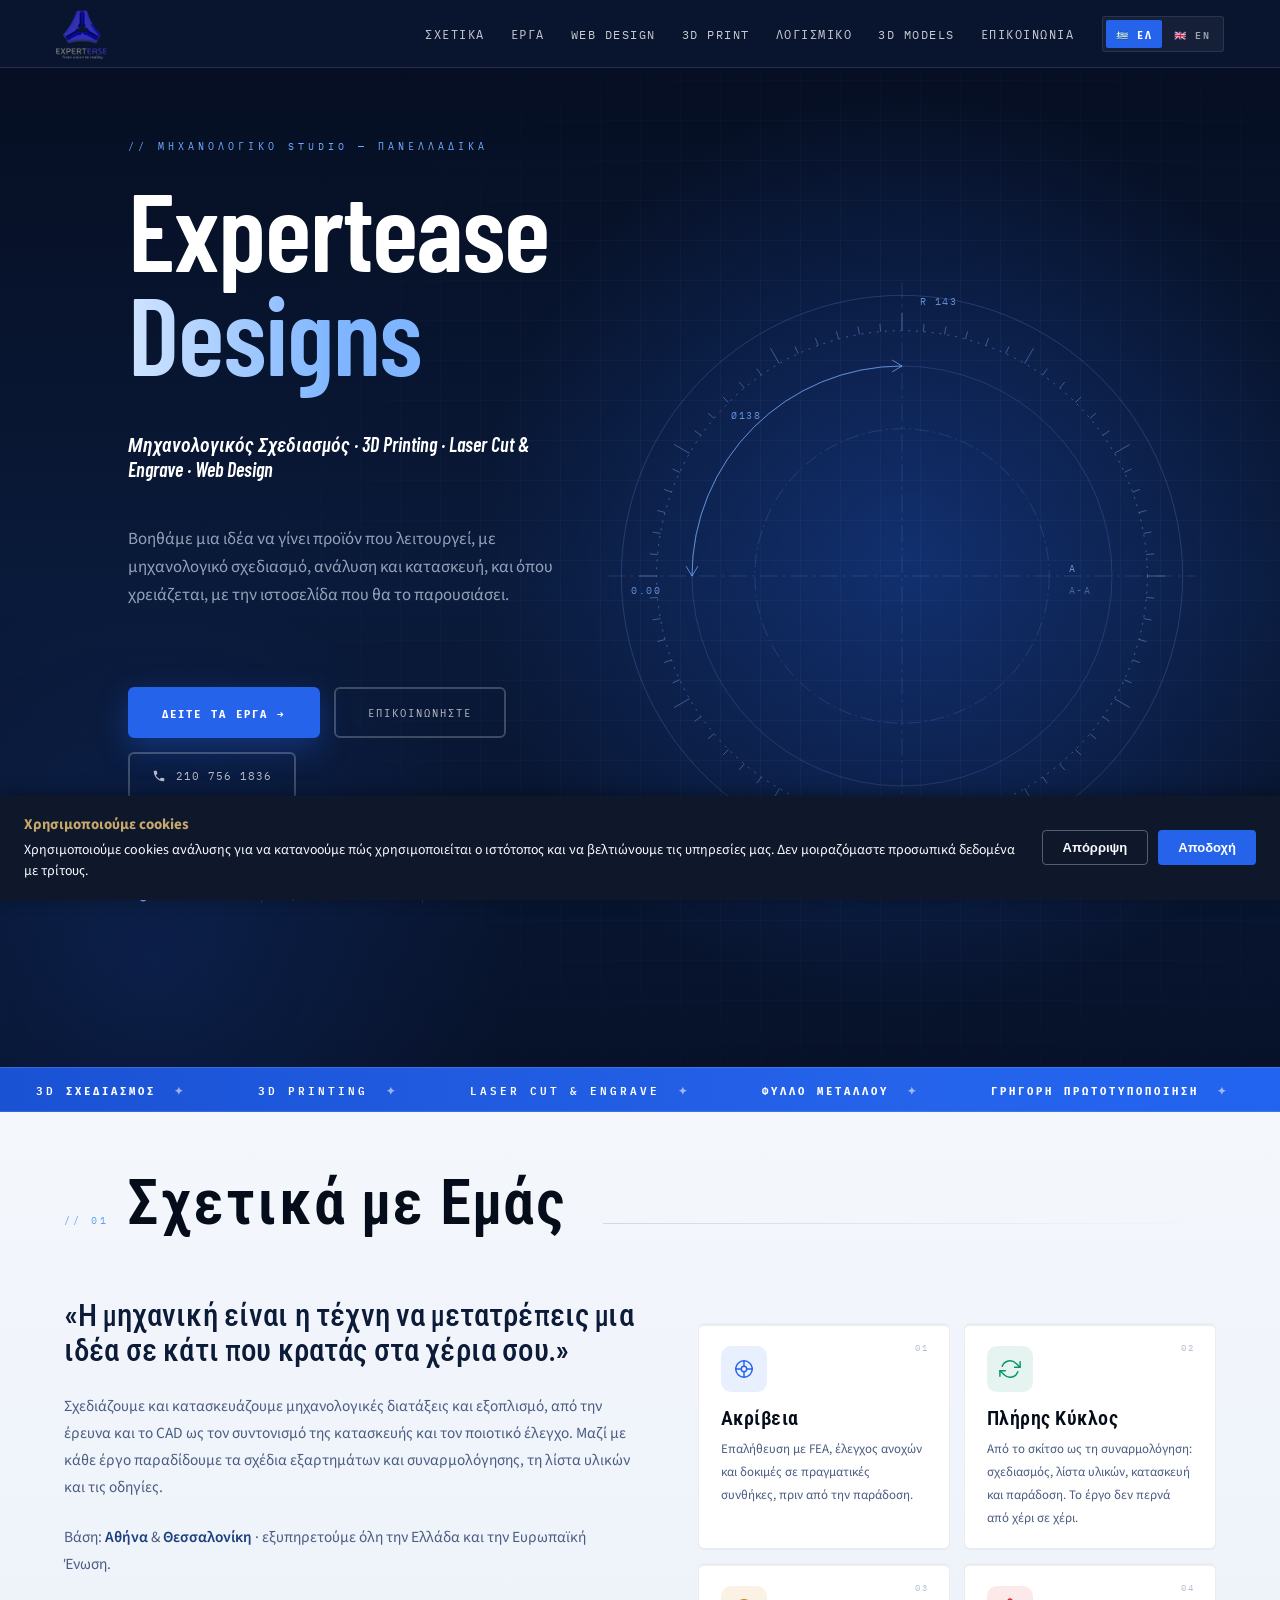
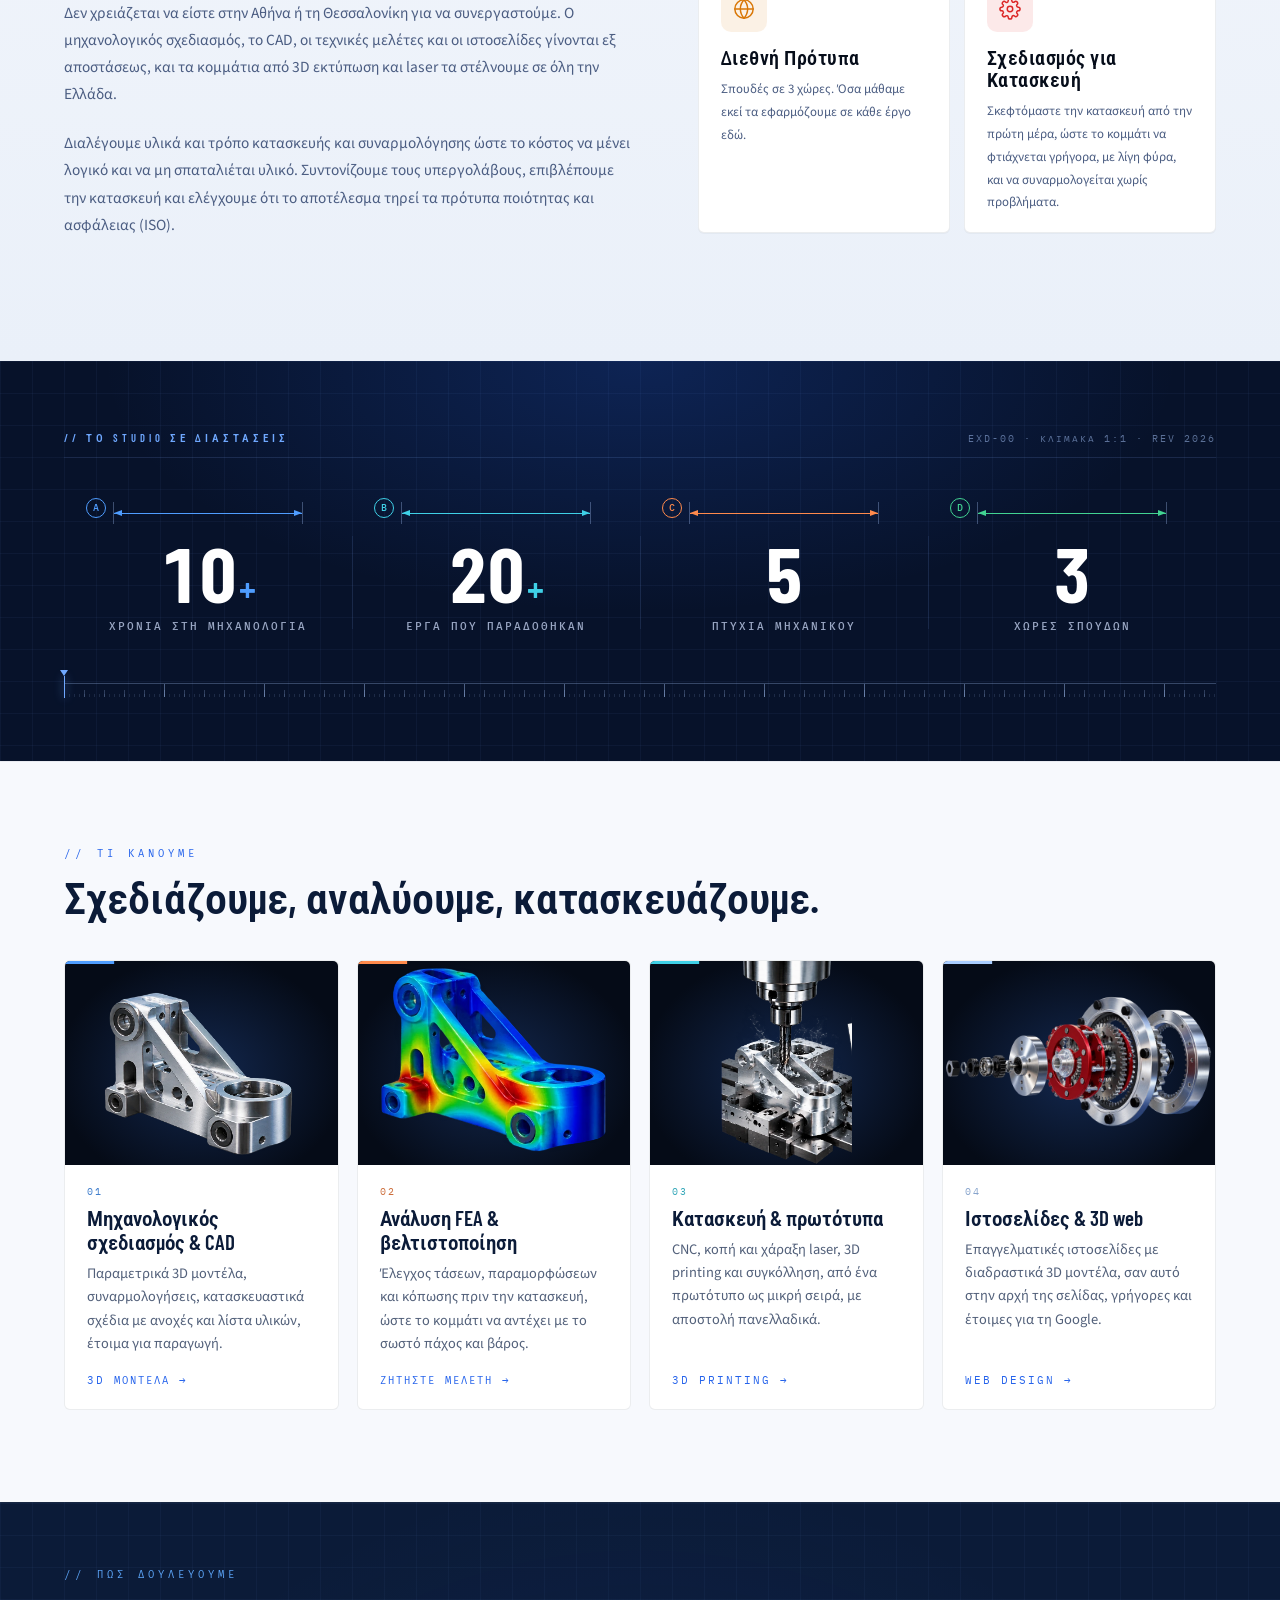
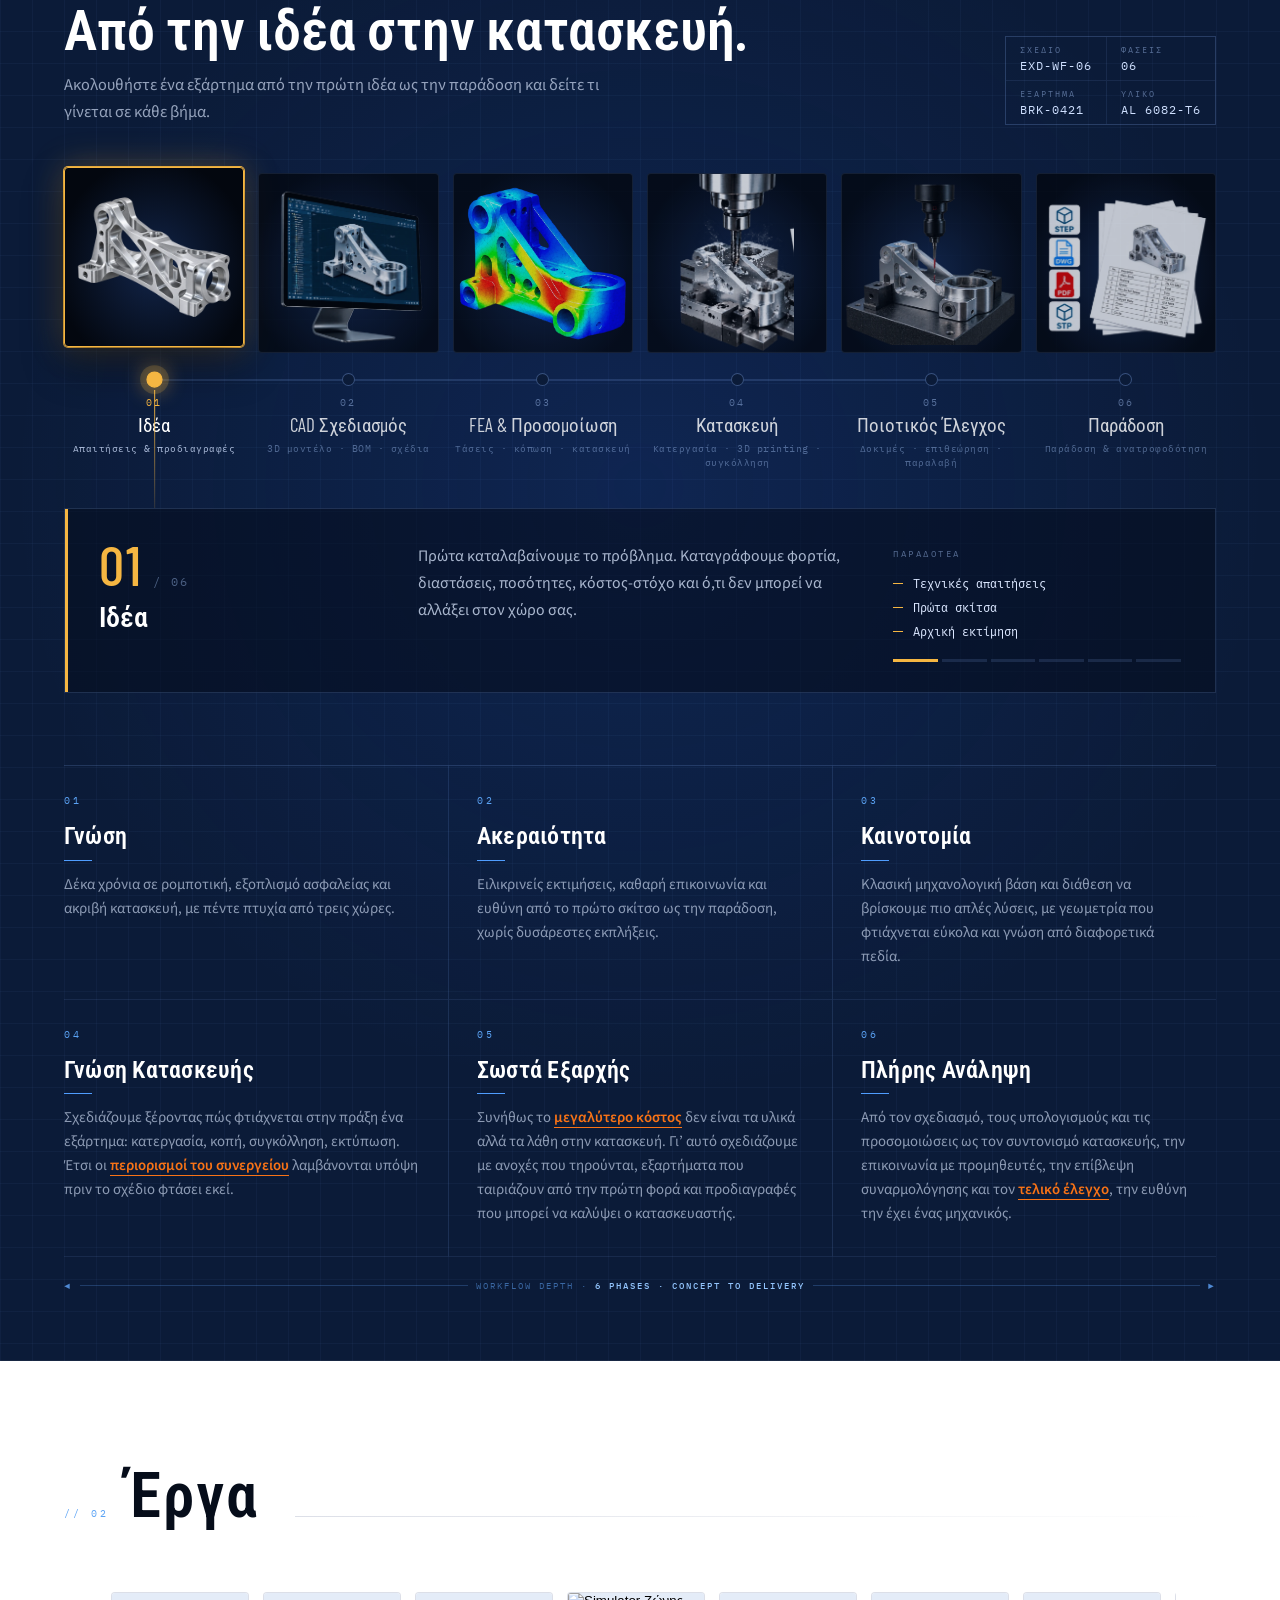
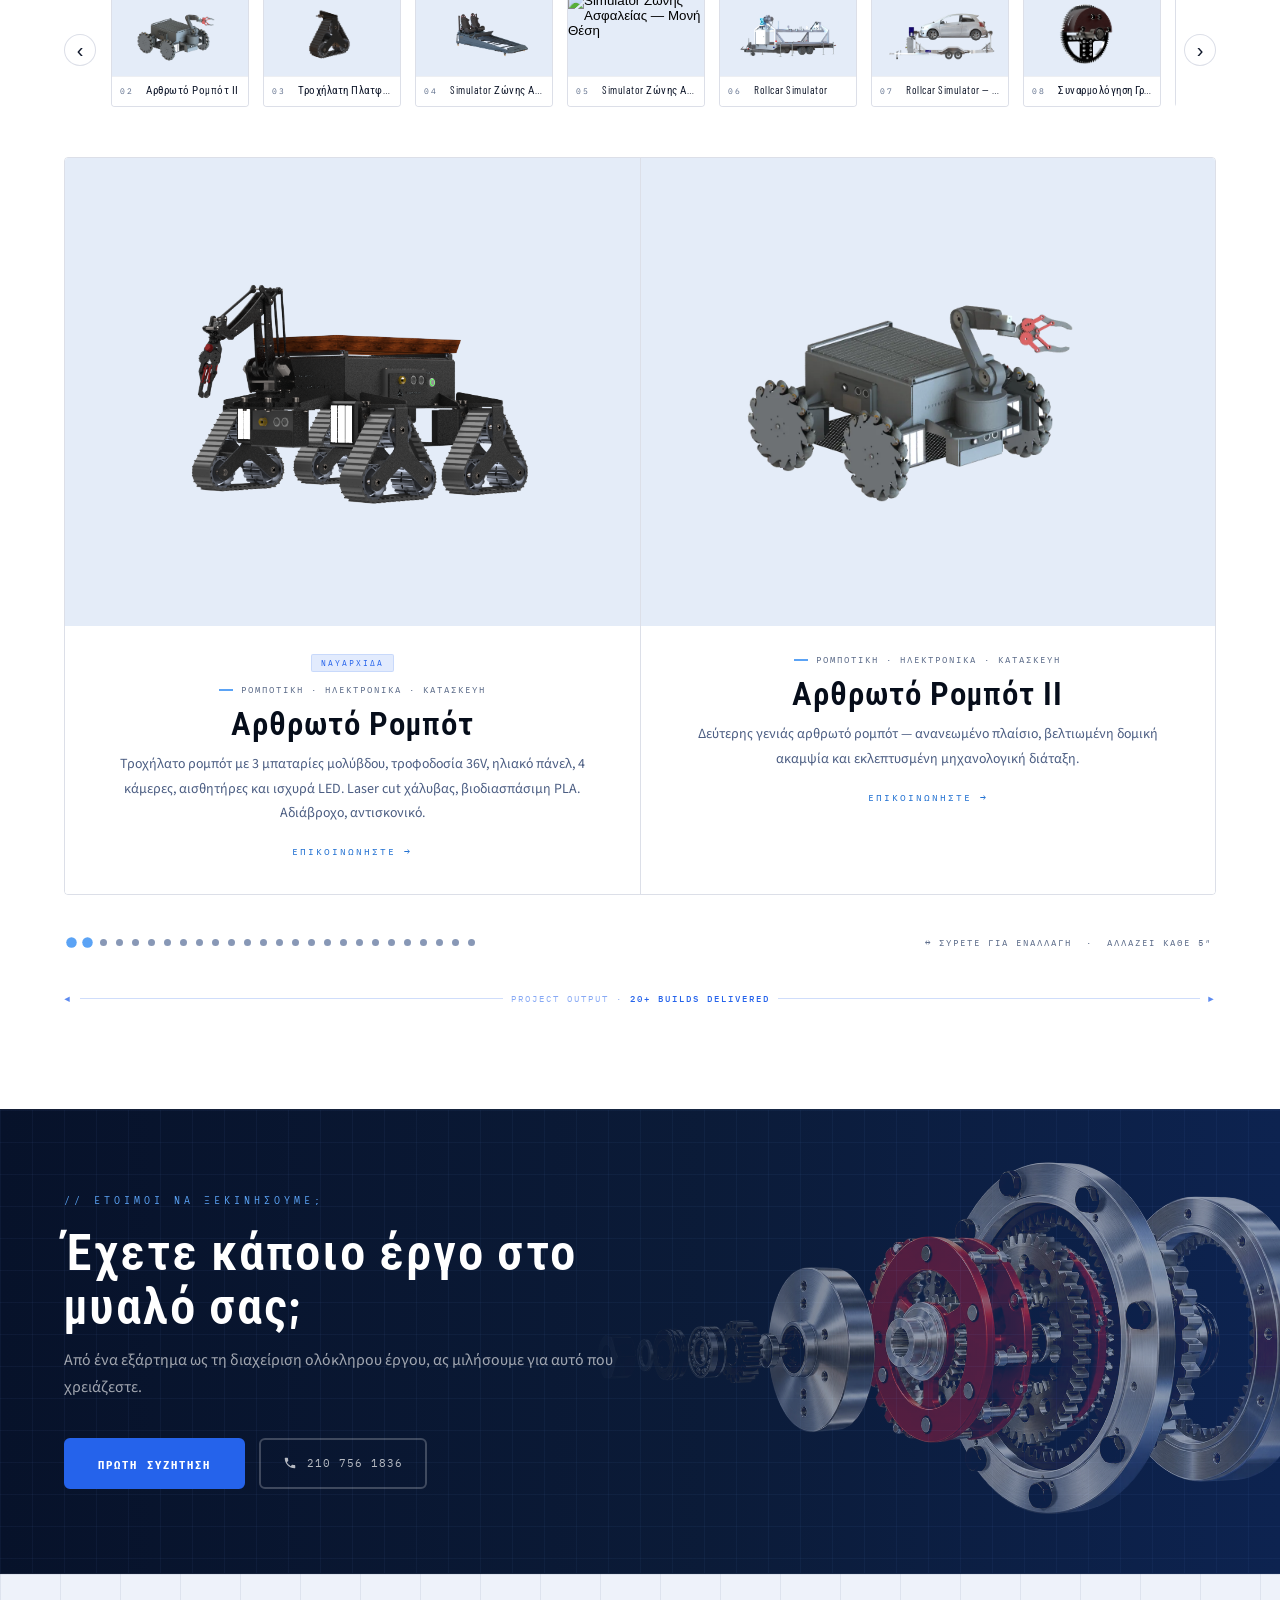
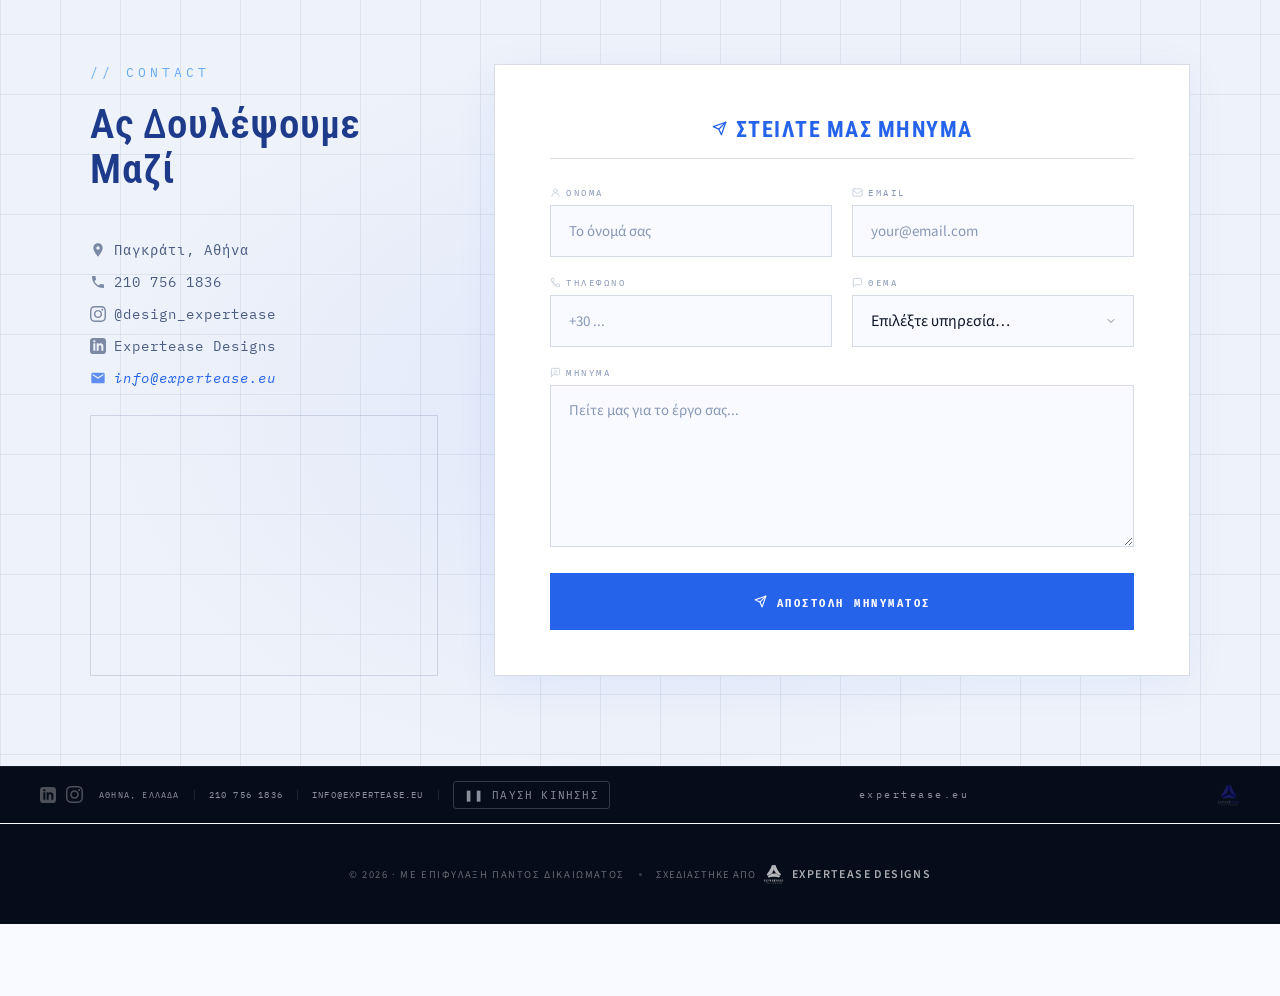
==== commit ee4b6768: "Ενημέρωση σελίδων, στυλ και scripts, νέες εικόνες webp Co-Authored-By: Claude Sonnet 5.5 <noreply@an" ====
--- a/index.html
+++ b/index.html
@@ -18,9 +18,6 @@
 <title>Mechanical Engineering Studio | Expertease Designs — Greece</title>
 <meta name="description" content="Expertease Designs — mechanical engineering, 3D printing, laser cutting, CAD design & web development, serving clients across Greece. Get a quote today.">
 <link rel="canonical" href="https://expertease.eu/">
-<link rel="alternate" hreflang="el" href="https://expertease.eu/">
-<link rel="alternate" hreflang="en" href="https://expertease.eu/">
-<link rel="alternate" hreflang="x-default" href="https://expertease.eu/">
 <link rel="icon" href="https://expertease.eu/images/logo.png" type="image/png">
 <!-- Open Graph -->
 <meta property="og:type" content="website">
@@ -131,7 +128,7 @@
 </script>
 <link rel="dns-prefetch" href="//fonts.googleapis.com">
 <link rel="preconnect" href="https://fonts.googleapis.com">
-<link href="https://fonts.googleapis.com/css2?family=Barlow+Condensed:wght@400;500;600;700&family=Roboto+Condensed:wght@400;500;600;700&family=IBM+Plex+Mono:wght@300;400;500&family=Oswald:wght@400;500;600;700&family=Playfair+Display:ital,wght@0,400;0,700;1,400&family=Source+Sans+3:wght@300;400;500;600&display=swap" rel="stylesheet">
+<link href="https://fonts.googleapis.com/css2?family=Barlow+Condensed:wght@400;500;600;700&family=Roboto+Condensed:wght@400;500;600;700&family=Fira+Mono:wght@400;500&family=Noto+Serif:ital,wght@0,400;1,400&family=IBM+Plex+Mono:wght@300;400;500&family=Oswald:wght@400;500;600;700&family=Playfair+Display:ital,wght@0,400;0,700;1,400&family=Source+Sans+3:wght@300;400;500;600&display=swap" rel="stylesheet">
 <link rel="stylesheet" href="style.css">
 <link rel="stylesheet" href="redesign.css">
 <link rel="stylesheet" href="expertease-credit.css">
@@ -142,10 +139,10 @@
 #scrollElev.show{opacity:1;}
 #elevFill{position:absolute;bottom:0;left:0;width:100%;height:0%;background:linear-gradient(to top,#60a5fa,#2563eb);border-radius:2px;}
 #elevDot{position:absolute;left:50%;bottom:0%;transform:translateX(-50%) translateY(50%);width:6px;height:6px;border-radius:50%;background:#60a5fa;box-shadow:0 0 8px rgba(96,165,250,.75);}
-[data-reveal]{opacity:0;transform:translateY(22px);transition:opacity .65s ease,transform .65s ease;}
-[data-reveal].visible{opacity:1;transform:none;}
-[data-reveal-r]{opacity:0;transform:translateX(22px);transition:opacity .65s ease,transform .65s ease;}
-[data-reveal-r].visible{opacity:1;transform:none;}
+html.anim-ready [data-reveal]{opacity:0;transform:translateY(22px);transition:opacity .65s ease,transform .65s ease;}
+html.anim-ready [data-reveal].visible{opacity:1;transform:none;}
+html.anim-ready [data-reveal-r]{opacity:0;transform:translateX(22px);transition:opacity .65s ease,transform .65s ease;}
+html.anim-ready [data-reveal-r].visible{opacity:1;transform:none;}
 /* ── credit banner: dark base + clear scroll ruler ── */
 .expertease-credit{background:var(--navy,#060d1a);padding-bottom:calc(72px + 28px);} /* extra 28px for fixed scroll ruler */
 @media(max-width:960px){.expertease-credit{padding-bottom:32px;}}
@@ -162,7 +159,7 @@
   background:rgba(8,15,30,.92);
   backdrop-filter:blur(12px);-webkit-backdrop-filter:blur(12px);
   border-top:1px solid rgba(37,99,235,.18);
-  font-family:'IBM Plex Mono',monospace;
+  font-family:var(--font-mono);
   display:flex;flex-direction:column;gap:2px;
   opacity:0;transform:translateY(10px);
   transition:opacity .4s ease,transform .4s ease;
@@ -184,7 +181,7 @@
 /* ── SECTION MEASUREMENT LINES ── */
 .sec-meas{
   padding:22px 0 4px;
-  font-family:'IBM Plex Mono',monospace;
+  font-family:var(--font-mono);
   font-size:9px;letter-spacing:2px;text-transform:uppercase;
   overflow:hidden;
 }
@@ -783,31 +780,31 @@
 
         <div class="form-row">
           <div class="form-group">
-            <label>
+            <label for="form-ph-name">
               <svg width="11" height="11" viewBox="0 0 24 24" fill="none" stroke="currentColor" stroke-width="1.8" stroke-linecap="round" stroke-linejoin="round"><circle cx="12" cy="8" r="4"/><path d="M4 20c0-4 3.6-7 8-7s8 3 8 7"/></svg>
               <span id="form-lbl-name">NAME</span>
             </label>
             <input type="text" name="name" placeholder="Your name" id="form-ph-name" required>
           </div>
           <div class="form-group">
-            <label>
+            <label for="form-in-email">
               <svg width="11" height="11" viewBox="0 0 24 24" fill="none" stroke="currentColor" stroke-width="1.8" stroke-linecap="round" stroke-linejoin="round"><rect x="2" y="4" width="20" height="16" rx="2"/><path d="M2 8l10 6 10-6"/></svg>
               <span id="form-lbl-email">EMAIL</span>
             </label>
-            <input type="email" name="email" placeholder="your@email.com" required>
+            <input id="form-in-email" type="email" name="email" placeholder="your@email.com" required>
           </div>
         </div>
 
         <div class="form-row">
           <div class="form-group">
-            <label>
+            <label for="form-in-phone">
               <svg width="11" height="11" viewBox="0 0 24 24" fill="none" stroke="currentColor" stroke-width="1.8" stroke-linecap="round" stroke-linejoin="round"><path d="M6.6 10.8c1.4 2.8 3.8 5.1 6.6 6.6l2.2-2.2c.3-.3.7-.4 1-.2 1.1.4 2.3.6 3.6.6.6 0 1 .4 1 1V20c0 .6-.4 1-1 1C10.6 21 3 13.4 3 4c0-.6.4-1 1-1h3.5c.6 0 1 .4 1 1 0 1.3.2 2.5.6 3.6.1.3 0 .7-.3 1l-2.2 2.2z"/></svg>
               <span id="form-lbl-phone">PHONE</span>
             </label>
-            <input type="text" name="phone" placeholder="+30 ...">
+            <input id="form-in-phone" type="text" name="phone" placeholder="+30 ...">
           </div>
           <div class="form-group">
-            <label>
+            <label for="form-select-subject">
               <svg width="11" height="11" viewBox="0 0 24 24" fill="none" stroke="currentColor" stroke-width="1.8" stroke-linecap="round" stroke-linejoin="round"><path d="M21 15a2 2 0 0 1-2 2H7l-4 4V5a2 2 0 0 1 2-2h14a2 2 0 0 1 2 2z"/></svg>
               <span id="form-lbl-subject">SUBJECT</span>
             </label>
@@ -825,7 +822,7 @@
         </div>
 
         <div class="form-group full-width">
-          <label>
+          <label for="form-ph-message">
             <svg width="11" height="11" viewBox="0 0 24 24" fill="none" stroke="currentColor" stroke-width="1.8" stroke-linecap="round" stroke-linejoin="round"><path d="M21 15a2 2 0 0 1-2 2H7l-4 4V5a2 2 0 0 1 2-2h14a2 2 0 0 1 2 2z"/><line x1="9" y1="9" x2="15" y2="9"/><line x1="9" y1="13" x2="13" y2="13"/></svg>
             <span id="form-lbl-message">MESSAGE</span>
           </label>
@@ -851,6 +848,8 @@
     <a href="tel:+302107561836">210 756 1836</a>
     <span class="fc-sep"></span>
     <a href="mailto:info@expertease.eu">info@expertease.eu</a>
+    <span class="fc-sep"></span>
+    <button type="button" id="motionToggle" class="motion-toggle" aria-pressed="false" data-el="❚❚ Παύση κίνησης" data-en="❚❚ Pause motion">❚❚ Παύση κίνησης</button>
   </div>
   <div class="footer-domain">expertease.eu</div>
   <a href="#hero" class="footer-logo"><img src="images/logo.png" alt="Expertease" loading="lazy"></a>
--- a/style.css
+++ b/style.css
@@ -42,7 +42,7 @@
 }
 
 /* Greek: Barlow Condensed matches Oswald visually and supports Greek natively */
-:lang(el) { --font-display: 'Barlow Condensed', 'Roboto Condensed', sans-serif; } /* Η Barlow δεν έχει ελληνικά· τα ελληνικά γράμματα έρχονται από τη Roboto Condensed */
+:lang(el) { --font-display: 'Barlow Condensed', 'Roboto Condensed', sans-serif; --font-mono: 'IBM Plex Mono', 'Fira Mono', monospace; --font-serif: 'Playfair Display', 'Noto Serif', serif; } /* ΜΗ-25: Fira Mono / Noto Serif δίνουν τα ελληνικά γράμματα */ /* Η Barlow δεν έχει ελληνικά· τα ελληνικά γράμματα έρχονται από τη Roboto Condensed */
 
 /* Ensure Barlow Condensed renders bold (like Oswald does at weight 400 visually) */
 /* Barlow Condensed has ~10% larger x-height than Oswald — scale down to match */
@@ -203,14 +203,14 @@
 .hero-tag {
   font-family: var(--font-mono); font-size: 10px;
   letter-spacing: 3px; color: var(--blue-lt); text-transform: uppercase;
-  margin-bottom: 24px; opacity: 0; animation: fadeLeft .7s .15s forwards;
+  margin-bottom: 24px; animation: fadeLeftT .7s .15s forwards;
 }
 .hero-name {
   font-family: var(--font-display);
   font-size: clamp(64px, 8.5vw, 112px);
   line-height: 1.3; letter-spacing: 1px; color: #fff;
   margin-bottom: 12px; padding-bottom: 10px;
-  opacity: 0; animation: fadeLeft .8s .3s forwards;
+  animation: fadeLeftT .8s .3s forwards;
   position: relative;
 }
 .hero-name span {
@@ -221,7 +221,7 @@
   -webkit-background-clip: text;
   background-clip: text;
   -webkit-text-fill-color: transparent;
-  animation: designsSweep 7s 2s ease-in-out infinite;
+  animation: designsSweep 7s 2s ease-in-out infinite; /* ΜΗ-02: παύση με το κουμπί #motionToggle (aria-pressed) */
 }
 @keyframes designsSweep {
   0%, 10%  { background-position: 0% 0; }
@@ -232,23 +232,23 @@
   font-family: var(--font-serif); font-style: italic;
   font-size: clamp(15px, 1.6vw, 20px);
   color: rgba(255,255,255,.88); margin-top: 8px;
-  opacity: 0; animation: fadeLeft .8s .45s forwards;
+  animation: fadeLeftT .8s .45s forwards;
 }
 .hero-tagline {
   font-family: var(--font-mono); font-size: 10px;
   letter-spacing: 4px; text-transform: uppercase;
   color: rgba(230, 235, 255, 0.55); margin-top: 8px;
-  opacity: 0; animation: fadeLeft .8s .5s forwards;
+  animation: fadeLeftT .8s .5s forwards;
 }
 .hero-desc {
   font-size: 15.5px; line-height: 1.85; color: rgba(255,255,255,.85);
   margin-top: 28px; max-width: 420px;
-  opacity: 0; animation: fadeLeft .8s .6s forwards;
+  animation: fadeLeftT .8s .6s forwards;
 }
 .hero-desc strong { color: var(--blue-lt); font-weight: 600; }
 .hero-cta {
   display: flex; gap: 14px; margin-top: 44px; flex-wrap: wrap;
-  opacity: 0; animation: fadeLeft .8s .75s forwards;
+  animation: fadeLeftT .8s .75s forwards;
 }
 .btn-primary {
   display: inline-flex; align-items: center; gap: 10px; padding: 14px 32px;
@@ -312,7 +312,7 @@
   font-family: var(--font-mono); font-size: 9px; letter-spacing: 1px;
   padding: 7px 13px; background: rgba(255,255,255,.05);
   border: 1px solid rgba(255,255,255,.12); color: rgba(255,255,255,.45);
-  cursor: pointer; transition: all .2s; backdrop-filter: blur(4px);
+  cursor: pointer; transition: color .2s, background-color .2s, border-color .2s; backdrop-filter: blur(4px);
 }
 .vctrl:hover, .vctrl.active { border-color: var(--blue-lt); color: var(--blue-lt); background: rgba(26,95,212,.22); }
 .viewer-hint {
@@ -321,7 +321,7 @@
   color: rgba(255,255,255,.25);
   pointer-events: none;
   display: flex; align-items: center; gap: 8px;
-  animation: pulse 2.5s ease-in-out infinite;
+  animation: pulse 2.5s ease-in-out infinite; /* ΜΗ-02: παύση με το κουμπί #motionToggle (aria-pressed) */
 }
 .viewer-hint::before,.viewer-hint::after { content:''; display:block; width:18px; height:1px; background:rgba(255,255,255,.15); }
 
@@ -345,7 +345,7 @@
   border-top: 1px solid rgba(255,255,255,.12);
   border-bottom: 1px solid rgba(255,255,255,.12);
 }
-.ticker-inner { display: flex; animation: ticker 28s linear infinite; white-space: nowrap; will-change: transform; }
+.ticker-inner { display: flex; animation: ticker 28s linear infinite; white-space: nowrap; will-change: transform; } /* ΜΗ-02: παύση με το κουμπί #motionToggle (aria-pressed) */
 .ticker-item { font-family: var(--font-mono); font-size: 10.5px; font-weight: 600; letter-spacing: 3px; text-transform: uppercase; color: #fff; padding: 0 36px; flex-shrink: 0; }
 .ticker-item span { color: rgba(255,255,255,.55); margin-left: 8px; }
 @keyframes tickerBg { from { background-position: 0 0; } to { background-position: 200% 0; } }
@@ -376,18 +376,18 @@
 .reveal-up:nth-child(4) { transition-delay: .36s; }
 
 /* ── DATA-REVEAL (scroll-triggered, portfolio & sections) ────── */
-[data-reveal] {
+html.anim-ready [data-reveal] {
   opacity: 0;
   transform: translateY(36px);
   transition: opacity .7s cubic-bezier(.16,1,.3,1), transform .7s cubic-bezier(.16,1,.3,1);
 }
-[data-reveal-r] {
+html.anim-ready [data-reveal-r] {
   opacity: 0;
   transform: translateY(36px) translateX(18px);
   transition: opacity .7s cubic-bezier(.16,1,.3,1), transform .7s cubic-bezier(.16,1,.3,1);
 }
-[data-reveal].visible,
-[data-reveal-r].visible {
+html.anim-ready [data-reveal].visible,
+html.anim-ready [data-reveal-r].visible {
   opacity: 1;
   transform: none;
 }
@@ -518,7 +518,7 @@
 .pf-icon-pulse {
   position: absolute; inset: -8px; border-radius: 50%;
   border: 1px solid rgba(59,130,246,.22);
-  animation: pfPulse 2.5s ease-in-out infinite;
+  animation: pfPulse 2.5s ease-in-out infinite; /* ΜΗ-02: παύση με το κουμπί #motionToggle (aria-pressed) */
 }
 .pf-node:nth-child(odd) .pf-icon-pulse  { animation-delay: 0s; }
 .pf-node:nth-child(even) .pf-icon-pulse { animation-delay: .7s; }
@@ -548,7 +548,7 @@
 .pf-arrow-dot {
   position: absolute; width: 9px; height: 9px; border-radius: 50%;
   background: var(--blue-lt); top: 50%; transform: translateY(-50%);
-  animation: pfDot 3.5s linear infinite;
+  animation: pfDot 3.5s linear infinite; /* ΜΗ-02: παύση με το κουμπί #motionToggle (aria-pressed) */
   box-shadow: 0 0 8px var(--blue-lt);
 }
 .pf-arrow:nth-child(2)  .pf-arrow-dot { animation-delay: 0s; }
@@ -569,7 +569,7 @@
 .pf-loop-line::after {
   content: ''; position: absolute; top: 0; left: -100%; width: 60px; height: 100%;
   background: linear-gradient(to right, transparent, var(--blue-lt), transparent);
-  animation: pfSweep 3.5s linear infinite;
+  animation: pfSweep 3.5s linear infinite; /* ΜΗ-02: παύση με το κουμπί #motionToggle (aria-pressed) */
 }
 .pf-loop-label {
   font-family: var(--font-mono); font-size: 9px; letter-spacing: 2px; text-transform: uppercase;
@@ -669,7 +669,7 @@
   font-family: var(--font-mono); font-size: 8px; letter-spacing: 2.5px; text-transform: uppercase;
   color: rgba(59,130,246,.65); white-space: nowrap;
   pointer-events: none;
-  animation: pulse 2.5s ease-in-out infinite;
+  animation: pulse 2.5s ease-in-out infinite; /* ΜΗ-02: παύση με το κουμπί #motionToggle (aria-pressed) */
 }
 
 /* ── PRINCIPLES (HOW WE WORK – VALUES) ───────────────────────── */
@@ -1386,9 +1386,9 @@
   padding-bottom: 16px; border-bottom: 1px solid var(--border2);
   display: flex; align-items: center; justify-content: center; gap: 9px;
   text-align: center;
-  animation: titlePulse 2.8s ease-in-out infinite;
-}
-.contact-form-title svg { animation: titlePulse 2.8s ease-in-out infinite; flex-shrink: 0; }
+  animation: titlePulse 2.8s ease-in-out infinite; /* ΜΗ-02: παύση με το κουμπί #motionToggle (aria-pressed) */
+}
+.contact-form-title svg { animation: titlePulse 2.8s ease-in-out infinite; flex-shrink: 0; } /* ΜΗ-02: παύση με το κουμπί #motionToggle (aria-pressed) */
 @keyframes titlePulse {
   0%, 100% { opacity: 1; }
   50%       { opacity: .45; }
@@ -1549,6 +1549,7 @@
 /* ── ANIMATIONS ──────────────────────────────────────────────── */
 @keyframes fadeUp { from{opacity:0;transform:translateY(24px)} to{opacity:1;transform:none} }
 @keyframes fadeLeft { from{opacity:0;transform:translateX(-32px)} to{opacity:1;transform:none} }
+@keyframes fadeLeftT { from{transform:translateX(-32px)} to{transform:none} } /* ΜΗ-03: χωρίς opacity, για να μετρά το LCP */
 @keyframes ticker    { from{transform:translateX(0)} to{transform:translateX(-50%)} }
 @keyframes thumbScroll { from{transform:translateX(0)} to{transform:translateX(-50%)} }
 @keyframes pulse  { 0%,100%{opacity:.25} 50%{opacity:.75} }
@@ -1865,7 +1866,7 @@
   border: 2px solid rgba(59,130,246,.2);
   border-top-color: #3b82f6;
   border-radius: 50%;
-  animation: cadSpin 1s linear infinite;
+  animation: cadSpin 1s linear infinite; /* ΜΗ-02: παύση με το κουμπί #motionToggle (aria-pressed) */
 }
 @keyframes cadSpin { to { transform: rotate(360deg); } }
 .cad-loading-text {
@@ -2707,7 +2708,7 @@
   line-height: 1;
   color: #fff;
   letter-spacing: -1px;
-  animation: wd-price-pulse 2s ease-in-out infinite;
+  animation: wd-price-pulse 2s ease-in-out infinite; /* ΜΗ-02: παύση με το κουμπί #motionToggle (aria-pressed) */
   display: inline-block;
 }
 .wd-cta-btn {
@@ -3250,3 +3251,27 @@
 
 /* Λογότυπο 30% μεγαλύτερο στον υπολογιστή (40 → 52px) */
 @media (min-width: 961px) { .nav-logo img { height: 52px; } }
+
+
+/* ═══════════════════════════════════════════════════════════════
+   Προσβασιμότητα (έλεγχος istoselides, 2026-10): αντίθεση ≥ 4,5:1,
+   παύση κίνησης (WCAG 2.2.2)
+═══════════════════════════════════════════════════════════════ */
+html body .footer-contact-bar a, html body .footer-contact-bar span:not(.fc-sep) { color: #8a909b; }
+html body .footer-contact-bar a:hover { color: #c9ced6; }
+html body .footer-domain { color: #8c919b; }
+html body .wd-work-sub { color: #9aa0aa; }
+html body .lang-btn:not(.active) { color: #9aa1ae; }
+html body .port-thumb-num, html body .port-cat, html body .port-hint-txt { color: #5a6a88; }
+html body .port-info .port-link { color: #1f6fd1; }
+html body .pr-est-file-types { color: #8a92a0; }
+html body .pr-est-param-label { color: #9399a3; }
+html body #pr-est-ams-toggle { color: #9399a3 !important; }
+html body .hiw-doc-tag { background: #1c5fd6; }
+html body .wdo-bar b { color: #8ea3c6; }
+/* παύση κίνησης */
+.motion-toggle { font-family: var(--font-mono); font-size: 11px; letter-spacing: 1.2px; text-transform: uppercase; color: #8a909b;
+  background: none; border: 1px solid rgba(255,255,255,.18); border-radius: 3px; padding: 6px 10px; cursor: pointer; }
+.motion-toggle:hover, .motion-toggle[aria-pressed="true"] { color: #fff; border-color: rgba(255,255,255,.45); }
+html.motion-paused *, html.motion-paused *::before, html.motion-paused *::after { animation-play-state: paused !important; }
+html body .pr-est-drop-sub { color: #9399a3; }
--- a/redesign.css
+++ b/redesign.css
@@ -34,7 +34,7 @@
   transform: translate(-50%, -50%); color: #7fb2ff; z-index: 1; pointer-events: none;
   animation: rdBpIn 1.6s .2s var(--rd-ease) both;
 }
-.hero-bp-ticks { transform-origin: 300px 300px; animation: rdSpin 120s linear infinite; }
+.hero-bp-ticks { transform-origin: 300px 300px; animation: rdSpin 120s linear infinite; } /* ΜΗ-02: παύση με το κουμπί #motionToggle (aria-pressed) */
 @keyframes rdBpIn { from { opacity: 0; transform: translate(-50%, -50%) scale(.94); } }
 @keyframes rdSpin { to { transform: rotate(360deg); } }
 
@@ -287,7 +287,7 @@
     repeating-linear-gradient(90deg, rgba(160,190,240,.25) 0 1px, transparent 1px 20px) 0 6px / 100% 8px no-repeat,
     repeating-linear-gradient(90deg, rgba(160,190,240,.14) 0 1px, transparent 1px 5px) 0 10px / 100% 4px no-repeat;
   border-top: 1px solid rgba(160,190,240,.3); }
-.dims-cursor { position: absolute; top: -8px; left: 0; width: 1px; height: 22px; background: #6fa8ff; box-shadow: 0 0 10px #6fa8ff; animation: rdScan 9s ease-in-out infinite alternate; }
+.dims-cursor { position: absolute; top: -8px; left: 0; width: 1px; height: 22px; background: #6fa8ff; box-shadow: 0 0 10px #6fa8ff; animation: rdScan 9s ease-in-out infinite alternate; } /* ΜΗ-02: παύση με το κουμπί #motionToggle (aria-pressed) */
 .dims-cursor::before { content: ''; position: absolute; left: -4px; top: -6px; border-left: 4.5px solid transparent; border-right: 4.5px solid transparent; border-top: 6px solid #6fa8ff; }
 @keyframes rdScan { to { left: 100%; } }
 @media (max-width: 900px) {
@@ -402,13 +402,13 @@
 .rv-on.rv-in .svc-card::after { animation: rvBar 1.4s .6s var(--rd-ease) backwards; }
 @keyframes rvBar { from { transform: scaleX(.18); } 50% { transform: scaleX(1); } to { transform: scaleX(.18); } }
 .svc-img { position: relative; }
-.svc-img img { animation: rvDrift 9s ease-in-out infinite; }
+.svc-img img { animation: rvDrift 9s ease-in-out infinite; } /* ΜΗ-02: παύση με το κουμπί #motionToggle (aria-pressed) */
 .svc-card:nth-child(2) .svc-img img { animation-delay: -2.2s; }
 .svc-card:nth-child(3) .svc-img img { animation-delay: -4.4s; }
 .svc-card:nth-child(4) .svc-img img { animation-delay: -6.6s; }
 @keyframes rvDrift { 50% { translate: 0 -6px; } }
 .svc-img::after { content: ''; position: absolute; top: 0; bottom: 0; left: -45%; width: 35%; pointer-events: none;
-  background: linear-gradient(100deg, transparent, rgba(255,255,255,.10) 50%, transparent); animation: rvSheen 7s ease-in-out infinite; }
+  background: linear-gradient(100deg, transparent, rgba(255,255,255,.10) 50%, transparent); animation: rvSheen 7s ease-in-out infinite; } /* ΜΗ-02: παύση με το κουμπί #motionToggle (aria-pressed) */
 .svc-card:nth-child(2) .svc-img::after { animation-delay: 1.75s; }
 .svc-card:nth-child(3) .svc-img::after { animation-delay: 3.5s; }
 .svc-card:nth-child(4) .svc-img::after { animation-delay: 5.25s; }
--- a/expertease-credit.css
+++ b/expertease-credit.css
@@ -1,84 +1,90 @@
 /* ============================================================
-   EXPERTEASE CREDIT BANNER — modular component v3
-   Transparent, no background/border/shadow.
-   Place inside a dark-background container as the last child.
-   Add <hr class="ec-rule"> immediately before the banner div.
+   EXPERTEASE CREDIT BANNER — modular component v4
+   Neutral — works on any dark background.
+   Transparent, no hardcoded background color.
+   Usage:
+     <hr class="ec-rule">
+     <div class="expertease-credit">…</div>
    ============================================================ */
 
 :root {
-  --ec-gold:   #c9a86c;
-  --ec-gold2:  #f0d898;
-  --ec-text:   rgba(255,255,255,0.45);
-  --ec-logo-h: 22px;
-  --ec-font:   inherit;
-}
-
-/* ── horizontal rule separator ── */
+  --ec-white:   rgba(255,255,255,0.82);
+  --ec-muted:   rgba(255,255,255,0.38);
+  --ec-accent:  rgba(255,255,255,0.65);
+  --ec-cta-col: rgba(255,255,255,0.90);
+  --ec-logo-h:  20px;
+  --ec-font:    inherit;
+}
+
+/* ── separator rule ── */
 hr.ec-rule {
   border: none;
   height: 1px;
   margin: 0 6%;
-  background: linear-gradient(90deg, transparent, rgba(201,168,108,0.3), transparent);
-}
-
-/* ── outer wrapper — isolated, transparent ── */
+  background: linear-gradient(90deg, transparent, rgba(255,255,255,0.12), transparent);
+}
+
+/* ── outer wrapper ── */
 .expertease-credit {
   position: relative;
   z-index: 0;
-  isolation: isolate;       /* own stacking context: page animations can't bleed in */
-  contain: layout style;    /* block external transform/opacity from leaking in */
-
+  isolation: isolate;
+  contain: layout style;
   background: transparent;
-  padding: 14px 6% 18px;
   overflow: hidden;
   font-family: var(--ec-font);
-}
-
-/* ── shimmer beam sweeping left → right ── */
-.expertease-credit::before {
-  content: "";
-  position: absolute;
-  top: 0;
-  left: -60%;
-  width: 40%;
-  height: 100%;
-  background: linear-gradient(
-    90deg,
-    transparent 0%,
-    rgba(201,168,108,0.1) 40%,
-    rgba(240,216,152,0.16) 50%,
-    rgba(201,168,108,0.1) 60%,
-    transparent 100%
-  );
-  transform: skewX(-10deg);
-  animation: ec-sweep 4s ease-in-out infinite;
-  pointer-events: none;
-}
-
-@keyframes ec-sweep {
-  0%   { left: -60%; opacity: 0; }
-  8%   { opacity: 1; }
-  92%  { opacity: 1; }
-  100% { left: 150%; opacity: 0; }
-}
-
-/* ── inner layout ── */
-.ec-inner {
-  position: relative;
-  z-index: 1;
+  padding: 0 6%;
+  height: 60px;
+  margin-bottom: 72px;   /* clear the fixed #backToTop button (bottom:32px + ~40px height) */
+}
+
+/* ─────────────────────────────────────────────
+   LAYER A — copyright + "designed by" credit
+   LAYER B — advertisement CTA
+   They alternate: A visible → fade out → B visible → fade out → repeat
+   ───────────────────────────────────────────── */
+
+.ec-layer {
+  position: absolute;
+  inset: 0;
   display: flex;
   align-items: center;
   justify-content: center;
-  gap: 18px;
+  gap: 14px;
   flex-wrap: wrap;
-}
-
-/* ── copyright ── */
+  padding: 0 6%;
+}
+
+/* Layer A: credit — visible first */
+.ec-layer--credit {
+  animation: ec-fade-credit 9s ease-in-out infinite; /* ΜΗ-02: παύση με το κουμπί #motionToggle (aria-pressed) */
+}
+
+/* Layer B: ad — offset by 4.5s (half cycle) */
+.ec-layer--ad {
+  opacity: 0;
+  animation: ec-fade-ad 9s ease-in-out infinite; /* ΜΗ-02: παύση με το κουμπί #motionToggle (aria-pressed) */
+}
+
+@keyframes ec-fade-credit {
+  0%,  35%  { opacity: 1; transform: translateY(0); }
+  42%,  57%  { opacity: 0; transform: translateY(-6px); }
+  92%, 100%  { opacity: 1; transform: translateY(0); }
+}
+
+@keyframes ec-fade-ad {
+  0%,  35%  { opacity: 0; transform: translateY(6px); }
+  42%,  57%  { opacity: 1; transform: translateY(0); }
+  92%, 100%  { opacity: 0; transform: translateY(6px); }
+}
+
+/* ── copyright text ── */
 .ec-copy {
-  font-size: 11px;
-  letter-spacing: 1.8px;
-  text-transform: uppercase;
-  color: var(--ec-text);
+  font-size: 10.5px;
+  letter-spacing: 1.6px;
+  text-transform: uppercase;
+  color: var(--ec-muted);
+  white-space: nowrap;
 }
 
 /* ── divider dot ── */
@@ -86,85 +92,188 @@
   width: 3px;
   height: 3px;
   border-radius: 50%;
-  background: rgba(201,168,108,0.35);
+  background: rgba(255,255,255,0.2);
   flex-shrink: 0;
 }
 
-/* ── brand link ── */
+/* ── "designed by" label ── */
+.ec-label {
+  font-size: 10.5px;
+  letter-spacing: 1px;
+  text-transform: uppercase;
+  color: var(--ec-muted);
+  white-space: nowrap;
+}
+
+/* ── brand link (credit layer) ── */
 .ec-brand {
   display: flex;
   align-items: center;
-  gap: 9px;
+  gap: 8px;
   text-decoration: none;
   color: inherit;
-}
-
-.ec-label {
-  font-size: 11px;
-  letter-spacing: 1px;
-  text-transform: uppercase;
-  color: var(--ec-text);
-}
-
-/* ── logo pulse ── */
+  transition: opacity 0.25s;
+}
+
+.ec-brand:hover { opacity: 0.75; }
+
+/* ── logo ── */
 .ec-logo {
   height: var(--ec-logo-h);
   width: auto;
   display: block;
-  transition: transform 0.4s ease, filter 0.4s ease;
-  animation: ec-logo-glow 5s ease-in-out infinite;
-}
-
-@keyframes ec-logo-glow {
-  0%,100% { filter: brightness(0.8) saturate(0.7); }
-  50%      { filter: brightness(1.2) saturate(1.2) drop-shadow(0 0 7px rgba(201,168,108,0.55)); }
-}
-
-.ec-brand:hover .ec-logo {
-  transform: scale(1.08);
-  filter: brightness(1.3) saturate(1.4) drop-shadow(0 0 10px rgba(201,168,108,0.7)) !important;
-  animation-play-state: paused;
-}
-
-/* ── brand name: flowing shimmer text ── */
+  opacity: 0.7;
+  transition: opacity 0.3s;
+  filter: brightness(0) invert(1);   /* force white — neutral on any bg */
+}
+
+.ec-brand:hover .ec-logo { opacity: 1; }
+
+/* ── brand name — clean white, no gold ── */
 .ec-name {
   font-size: 12px;
+  font-weight: 600;
+  letter-spacing: 1.4px;
+  text-transform: uppercase;
+  color: var(--ec-accent);
+  white-space: nowrap;
+  transition: color 0.3s;
+}
+
+.ec-brand:hover .ec-name { color: var(--ec-white); }
+
+/* ─────────────────────────────────────────
+   AD LAYER STYLES
+   ───────────────────────────────────────── */
+
+/* Pulse ring that draws the eye */
+.ec-ad-ring {
+  position: relative;
+  width: 28px;
+  height: 28px;
+  flex-shrink: 0;
+}
+
+.ec-ad-ring::before,
+.ec-ad-ring::after {
+  content: "";
+  position: absolute;
+  inset: 0;
+  border-radius: 50%;
+  border: 1px solid rgba(255,255,255,0.35);
+}
+
+.ec-ad-ring::after {
+  animation: ec-ring-pulse 2.4s ease-out infinite; /* ΜΗ-02: παύση με το κουμπί #motionToggle (aria-pressed) */
+}
+
+@keyframes ec-ring-pulse {
+  0%   { transform: scale(1);   opacity: 0.6; }
+  100% { transform: scale(1.9); opacity: 0;   }
+}
+
+.ec-ad-logo {
+  position: absolute;
+  inset: 0;
+  display: flex;
+  align-items: center;
+  justify-content: center;
+}
+
+.ec-ad-logo img {
+  height: 16px;
+  width: auto;
+  filter: brightness(0) invert(1);
+  opacity: 0.85;
+}
+
+/* Ad text group */
+.ec-ad-text {
+  display: flex;
+  flex-direction: column;
+  gap: 1px;
+}
+
+.ec-ad-question {
+  font-size: 10px;
+  letter-spacing: 1.8px;
+  text-transform: uppercase;
+  color: var(--ec-muted);
+  line-height: 1;
+}
+
+.ec-ad-cta {
+  display: flex;
+  align-items: center;
+  gap: 7px;
+  text-decoration: none;
+  color: var(--ec-cta-col);
+  font-size: 12.5px;
   font-weight: 700;
-  font-style: italic;
-  letter-spacing: 1.4px;
-  white-space: nowrap;
+  letter-spacing: 0.8px;
+  white-space: nowrap;
+  transition: color 0.2s;
+}
+
+.ec-ad-cta:hover { color: #fff; }
+
+/* Arrow that slides right on hover */
+.ec-ad-arrow {
+  display: inline-flex;
+  align-items: center;
+  opacity: 0.6;
+  transform: translateX(0);
+  transition: transform 0.25s ease, opacity 0.25s;
+}
+
+.ec-ad-cta:hover .ec-ad-arrow {
+  transform: translateX(4px);
+  opacity: 1;
+}
+
+/* ── shimmer sweep across the whole banner ── */
+.expertease-credit::before {
+  content: "";
+  position: absolute;
+  top: 0;
+  left: -70%;
+  width: 35%;
+  height: 100%;
   background: linear-gradient(
     90deg,
-    var(--ec-gold)  0%,
-    var(--ec-gold2) 30%,
-    var(--ec-gold)  55%,
-    var(--ec-gold2) 75%,
-    var(--ec-gold)  100%
+    transparent 0%,
+    rgba(255,255,255,0.04) 40%,
+    rgba(255,255,255,0.07) 50%,
+    rgba(255,255,255,0.04) 60%,
+    transparent 100%
   );
-  background-size: 250% auto;
-  -webkit-background-clip: text;
-  background-clip: text;
-  -webkit-text-fill-color: transparent;
-  animation: ec-text-flow 2.8s linear infinite;
-}
-
-@keyframes ec-text-flow {
-  0%   { background-position: 0%   center; }
-  100% { background-position: 250% center; }
-}
-
-.ec-brand:hover .ec-name {
-  animation-duration: 1.2s;
+  transform: skewX(-12deg);
+  animation: ec-sweep 7s ease-in-out infinite; /* ΜΗ-02: παύση με το κουμπί #motionToggle (aria-pressed) */
+  pointer-events: none;
+  z-index: 0;
+}
+
+@keyframes ec-sweep {
+  0%   { left: -70%; opacity: 0; }
+  10%  { opacity: 1; }
+  90%  { opacity: 1; }
+  100% { left: 160%; opacity: 0; }
 }
 
 /* ── responsive ── */
-@media (max-width: 480px) {
-  .expertease-credit { padding: 12px 5% 16px; }
-  .ec-inner          { flex-direction: column; gap: 6px; }
+@media (max-width: 640px) {
+  .expertease-credit {
+    height: auto;
+    padding: 18px 5% 22px;
+    margin-bottom: 0 !important;  /* page ends here — no white space below */
+  }
+  .ec-layer          { position: relative; inset: auto; padding: 0; flex-direction: column; gap: 6px; }
+  .ec-layer--ad      { display: none; }
+  .ec-layer--credit  { animation: none; opacity: 1; transform: none; }
   .ec-divider        { display: none; }
-}
-
-/* ── desktop: clear the fixed scroll ruler at the bottom ── */
-@media (min-width: 601px) {
-  .expertease-credit { padding-bottom: 48px; }
-}
+  /* Bigger credits on mobile */
+  .ec-copy  { font-size: 13px; letter-spacing: 1px; }
+  .ec-label { font-size: 12px; letter-spacing: 0.8px; }
+  .ec-name  { font-size: 14px; letter-spacing: 1px; }
+  .ec-logo  { height: 22px; }
+}
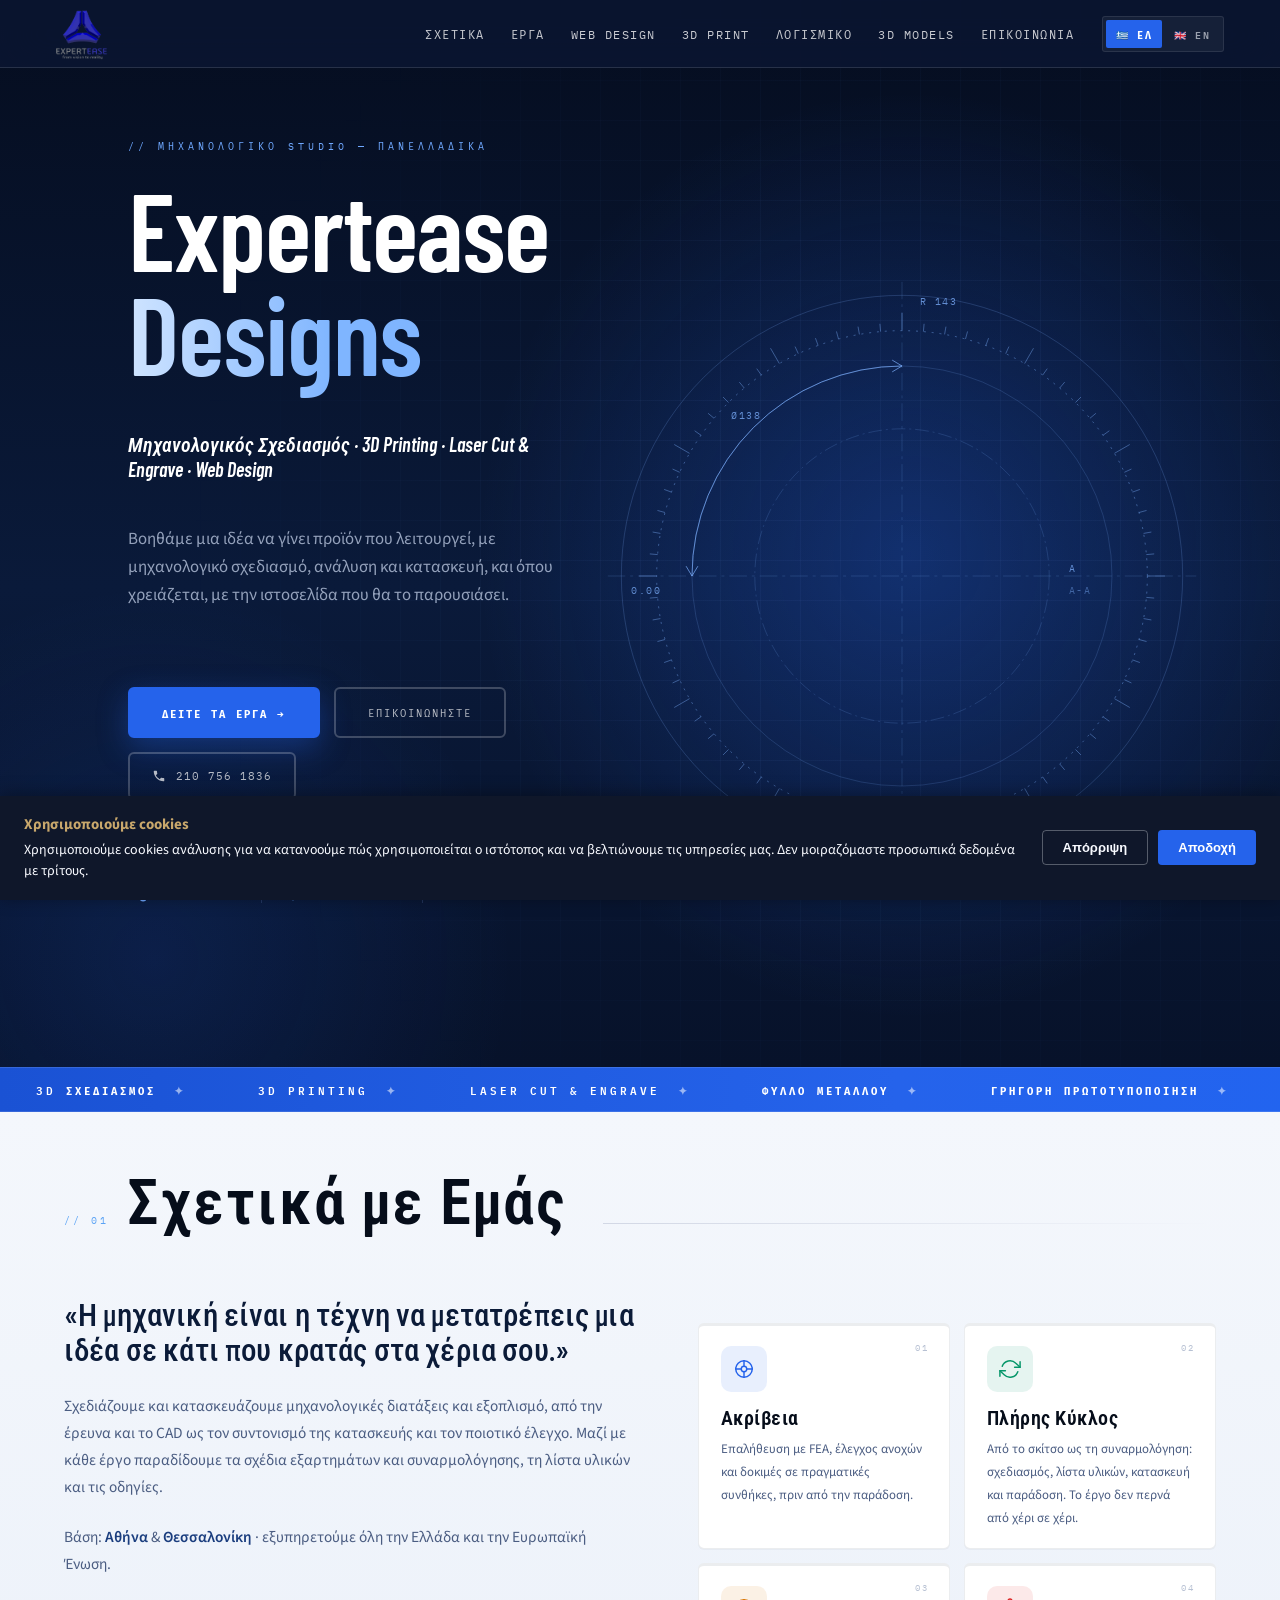
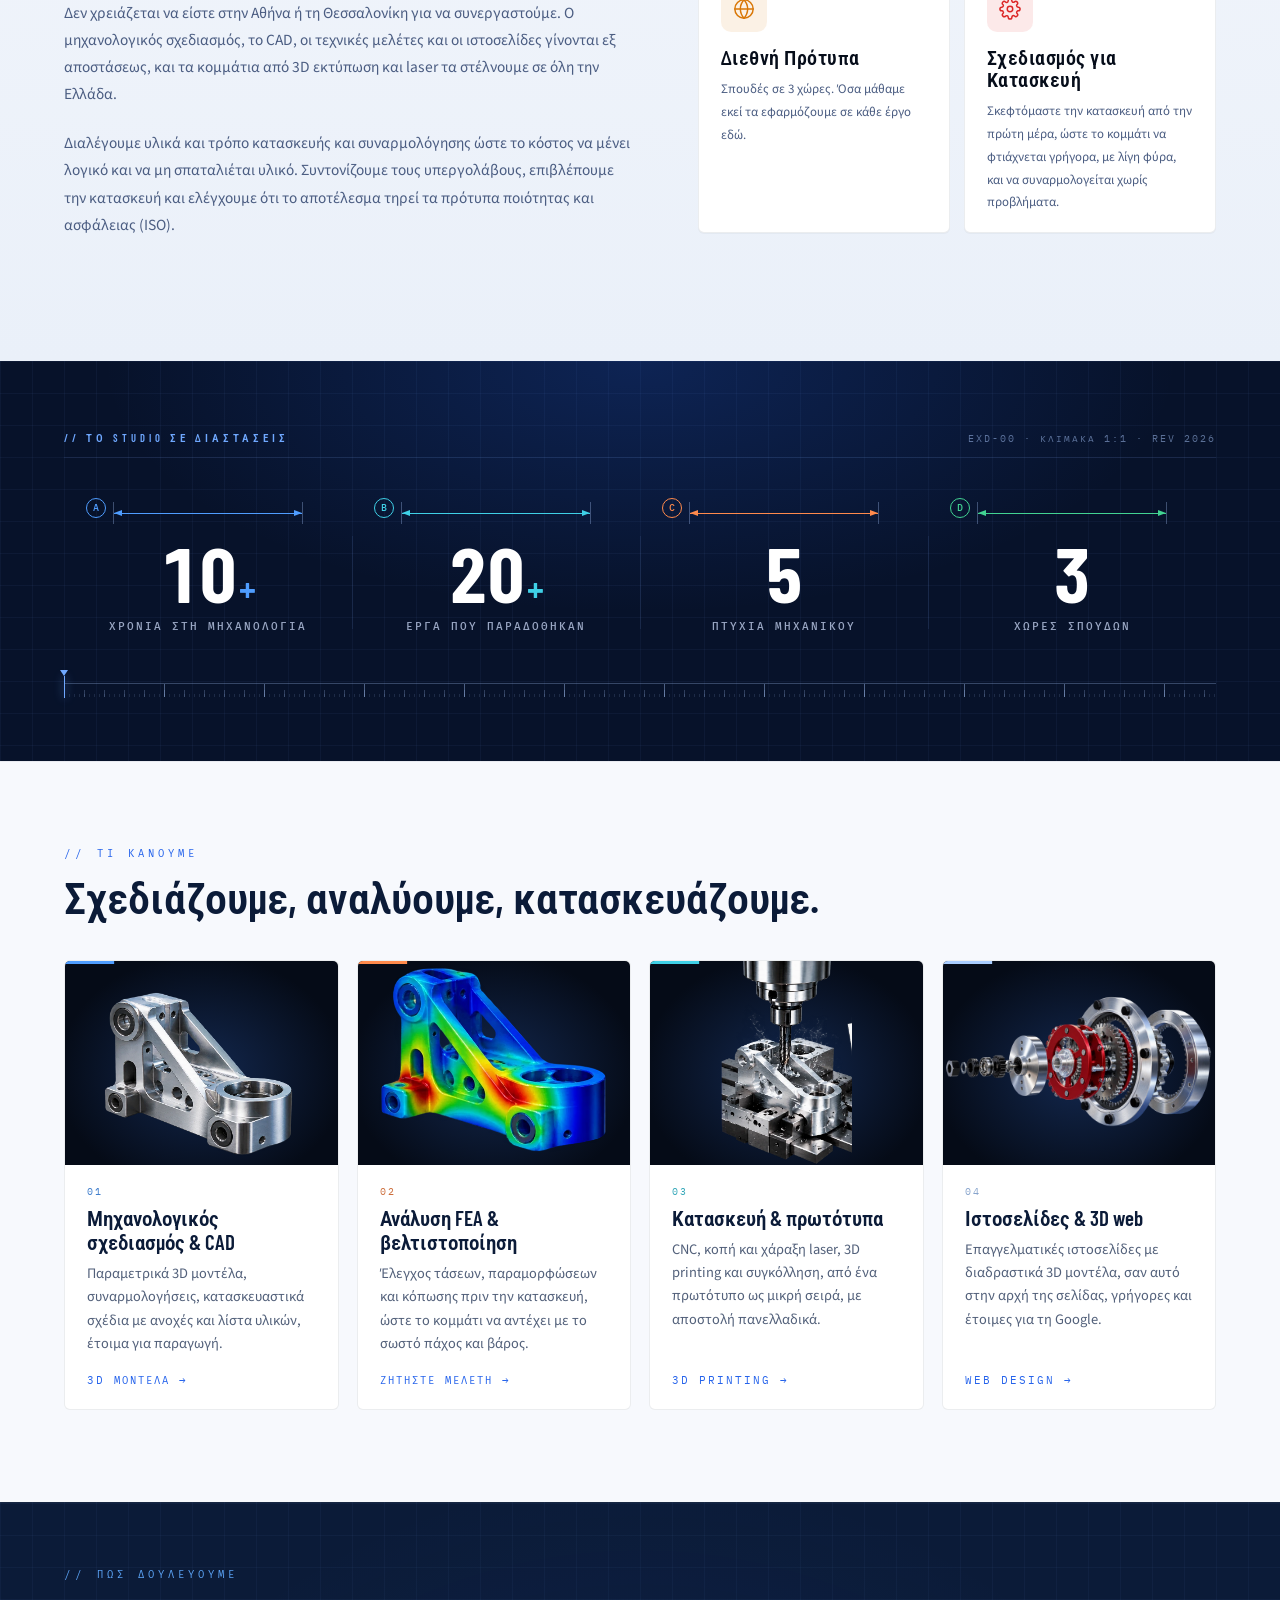
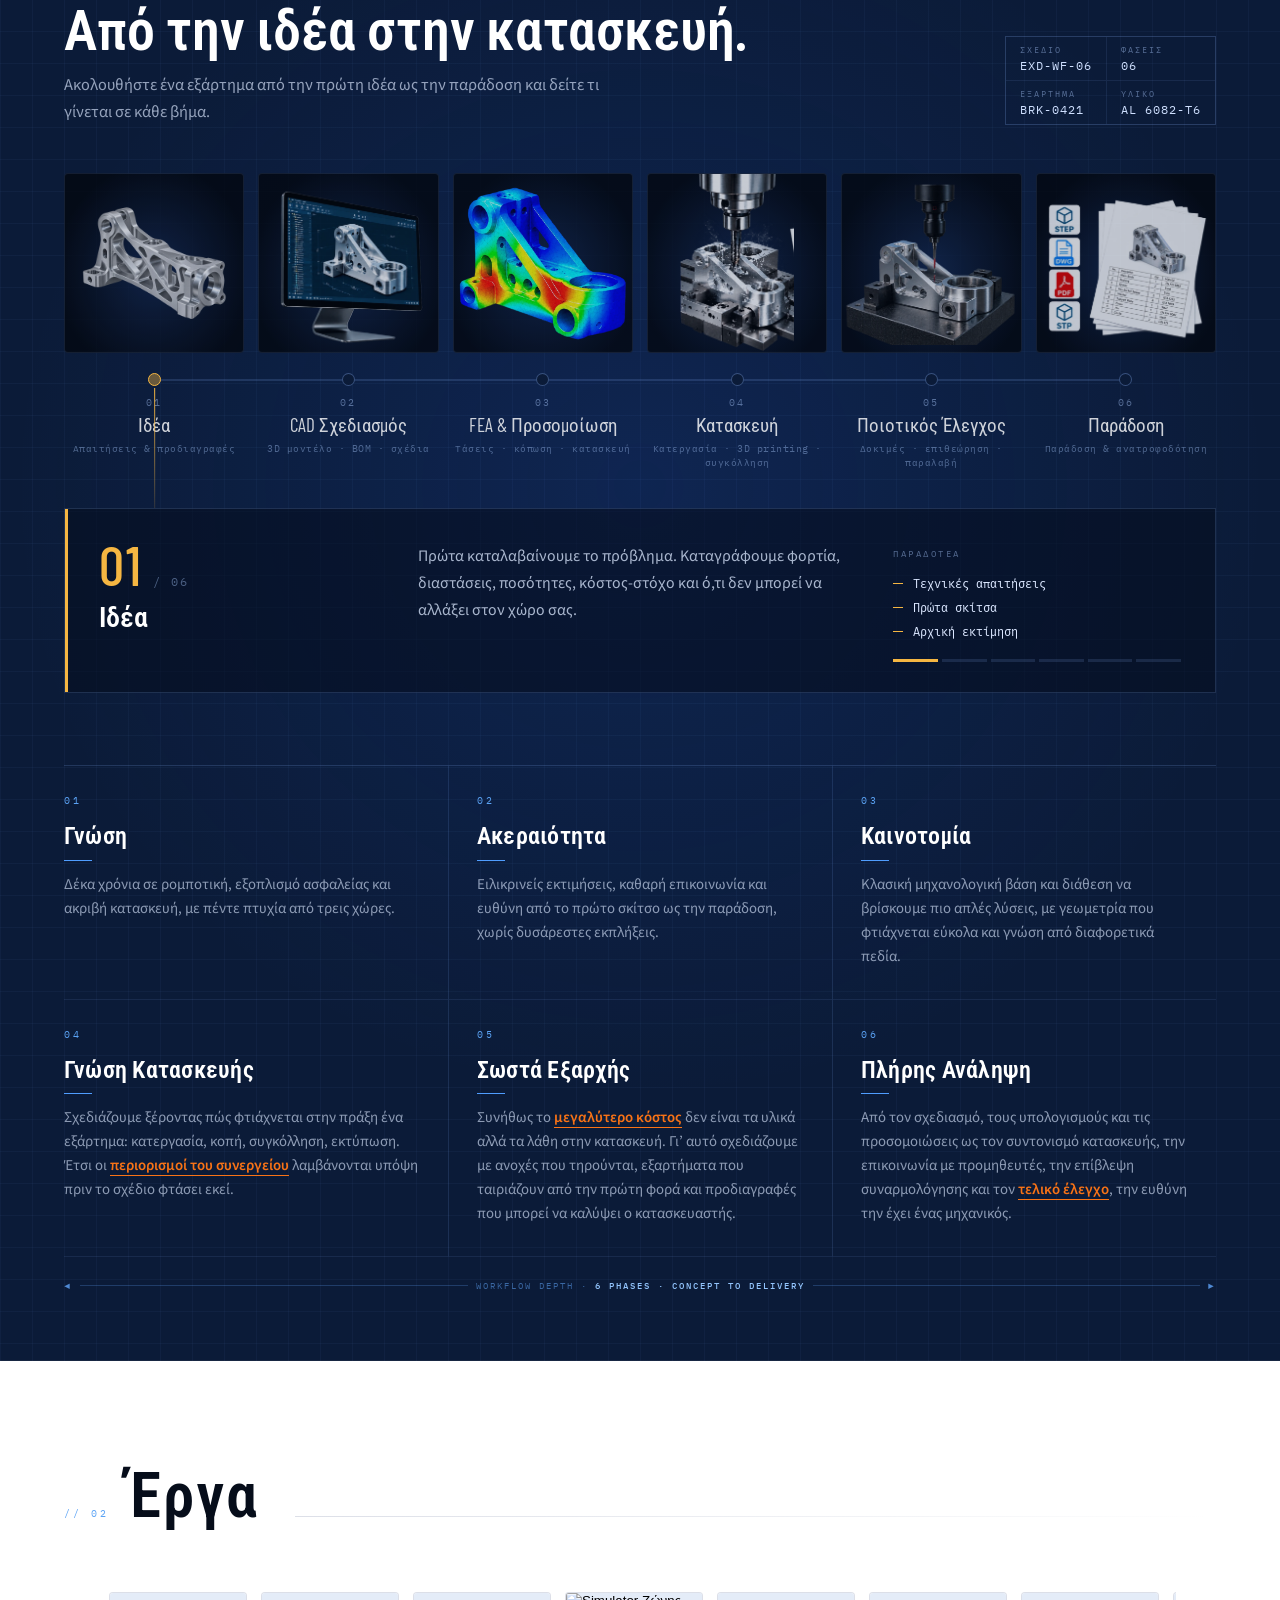
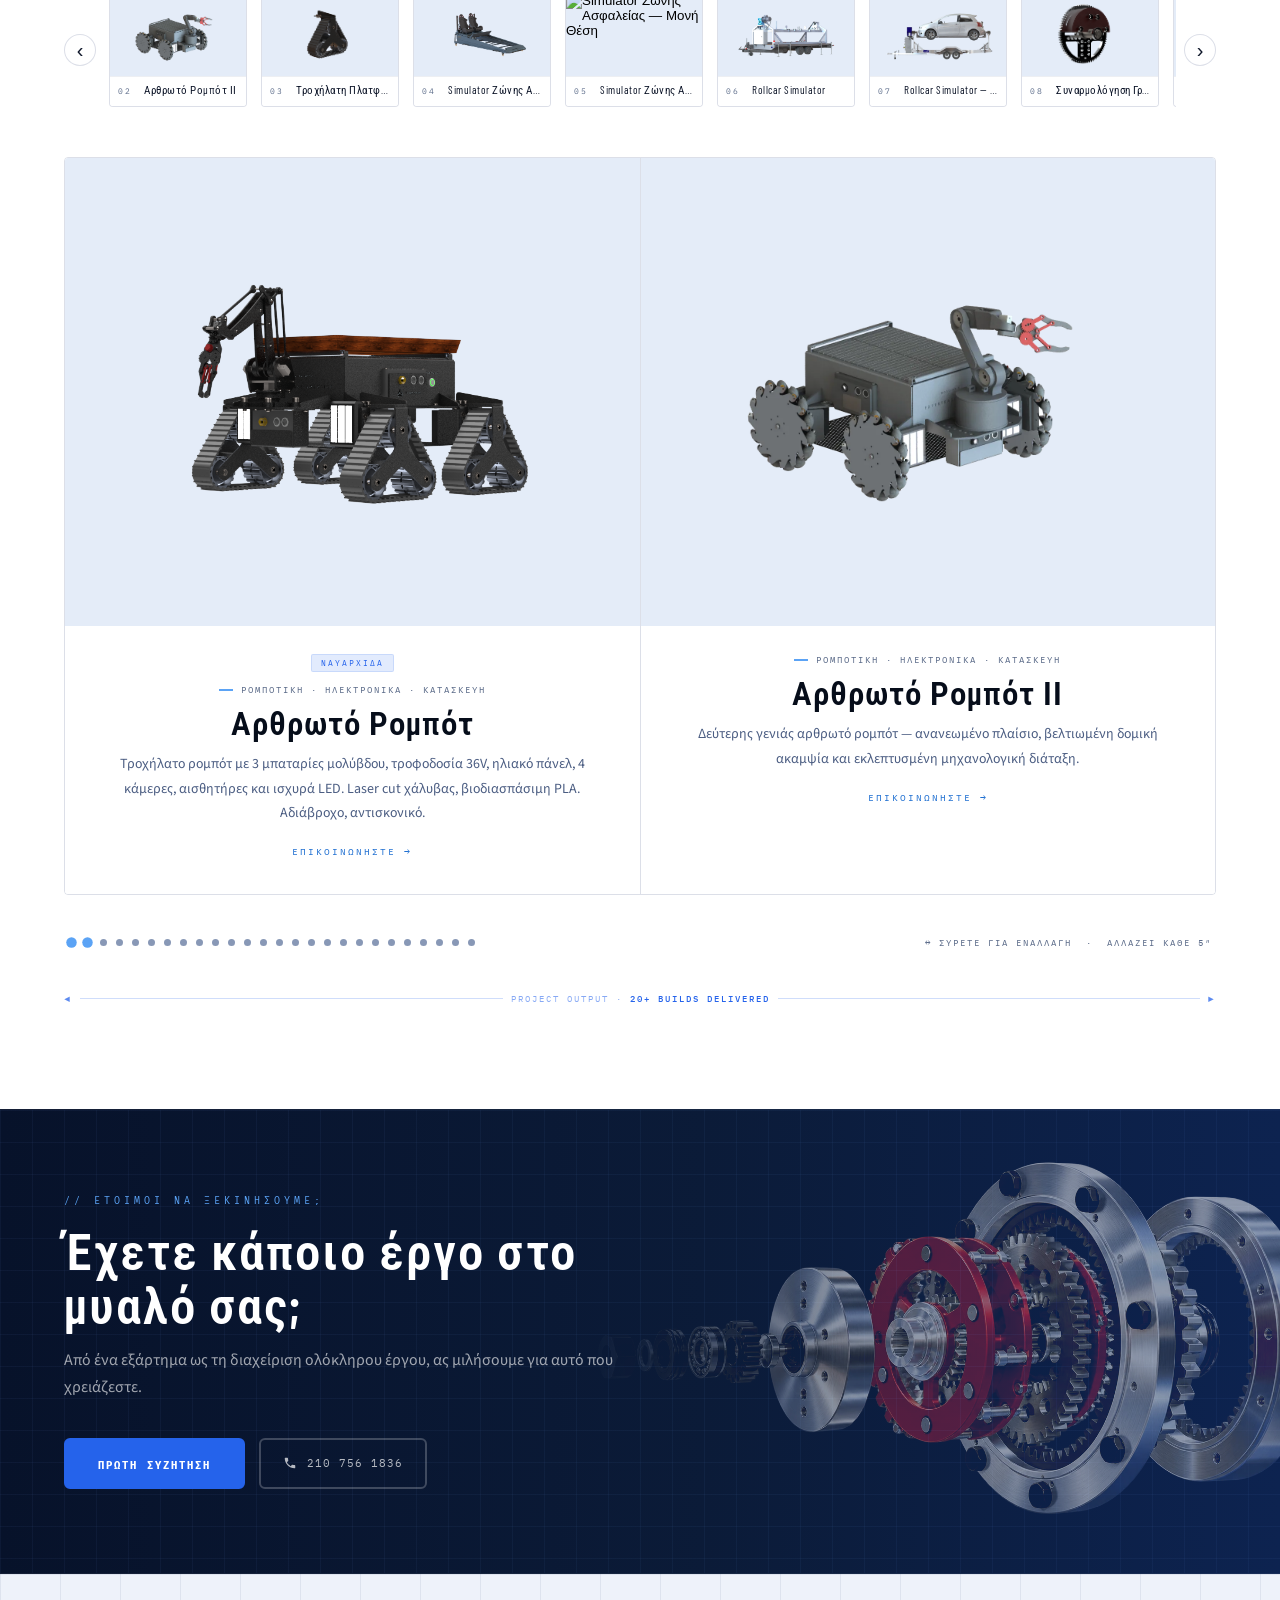
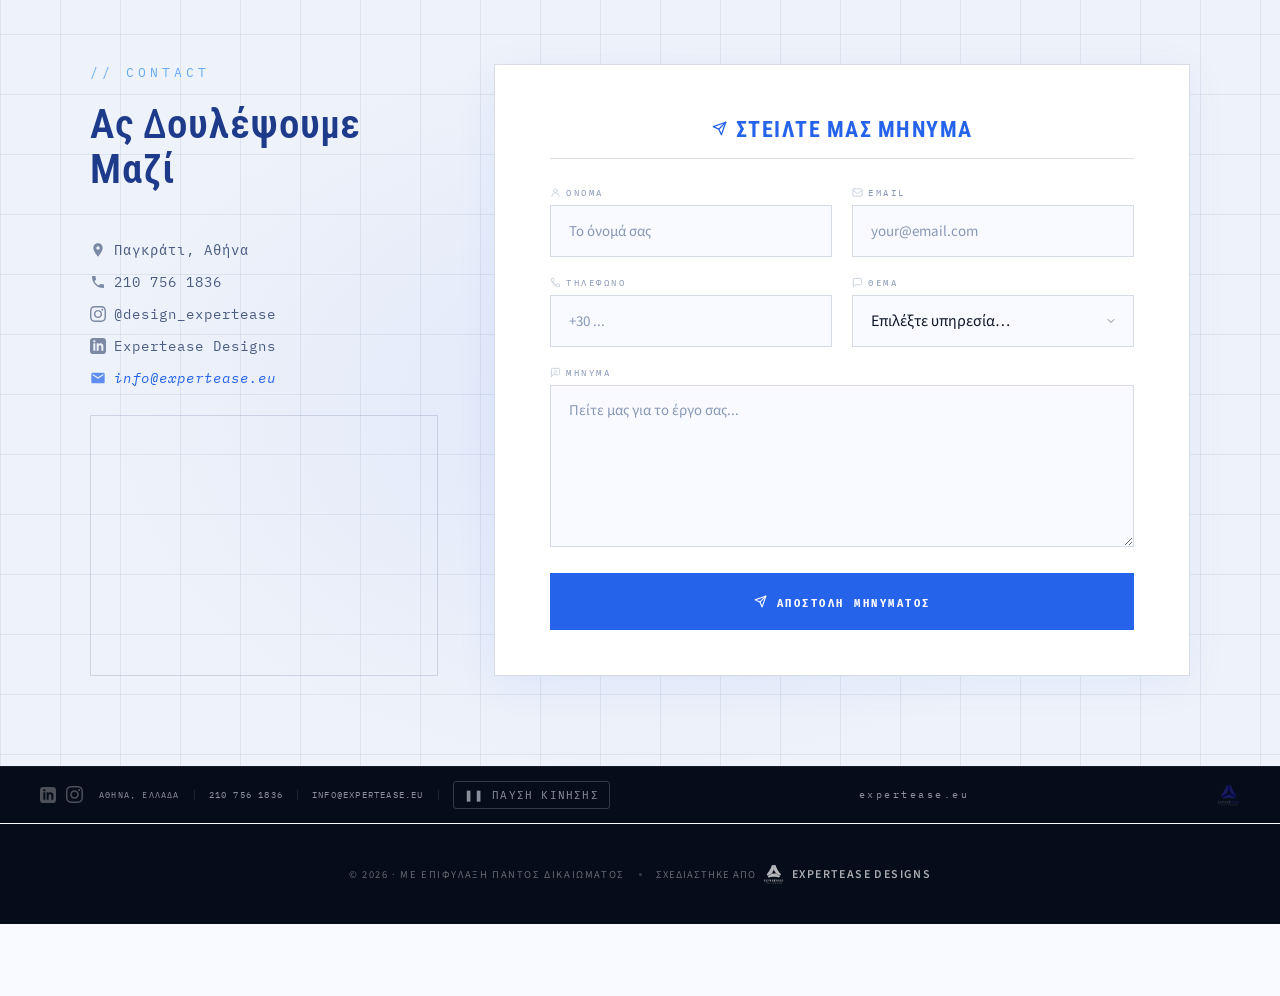
==== commit f04d966b: "φιξ τζαμπ" ====
--- a/index.html
+++ b/index.html
@@ -2,7 +2,7 @@
 <html lang="el">
 <head>
 <meta charset="UTF-8">
-<script>(function(){var l=localStorage.getItem('lang');if(l)document.documentElement.lang=l;})();</script>
+<script>try{localStorage.setItem('lang',document.documentElement.lang==='en'?'en':'el');}catch(e){}</script>
 <meta name="viewport" content="width=device-width, initial-scale=1.0">
 <!-- 3D hero: import map + προφόρτωση νωρίς στο <head>, ώστε η είσοδος του μοντέλου να μην καθυστερεί -->
 <script type="importmap">
@@ -274,13 +274,13 @@
   <a href="#hero" class="nav-logo"><img src="images/logo.png" alt="Expertease" fetchpriority="high"></a>
   <div class="nav-right">
     <ul class="nav-links">
-      <li><a href="#about"        id="nav-about">About</a></li>
-      <li><a href="#projects"     id="nav-projects">Projects</a></li>
+      <li><a href="#about"        id="nav-about">Σχετικά</a></li>
+      <li><a href="#projects"     id="nav-projects">Έργα</a></li>
       <li><a href="webdesign.html" id="nav-webdesign">Web Design</a></li>
       <li><a href="3dprint.html"   id="nav-3dprint">3D Print</a></li>
-      <li><a href="software.html"  id="nav-software">Software</a></li>
+      <li><a href="software.html"  id="nav-software">Λογισμικό</a></li>
       <li><a href="cad.html"       id="nav-cad">3D Models</a></li>
-      <li><a href="contact.html"  id="nav-contact">Contact</a></li>
+      <li><a href="contact.html"  id="nav-contact">Επικοινωνία</a></li>
     </ul>
     <div class="lang-toggle">
       <button class="lang-btn active" data-lang="el">🇬🇷 ΕΛ</button>
@@ -295,13 +295,13 @@
 
 <div class="nav-mobile" id="navMobile">
   <ul>
-    <li><a href="#about"        id="mnav-about"      onclick="closeMobileNav()">About</a></li>
-    <li><a href="#projects"     id="mnav-projects"   onclick="closeMobileNav()">Projects</a></li>
+    <li><a href="#about"        id="mnav-about"      onclick="closeMobileNav()">Σχετικά</a></li>
+    <li><a href="#projects"     id="mnav-projects"   onclick="closeMobileNav()">Έργα</a></li>
     <li><a href="webdesign.html" id="mnav-webdesign"  onclick="closeMobileNav()">Web Design</a></li>
     <li><a href="3dprint.html"   id="mnav-3dprint"    onclick="closeMobileNav()">3D Print</a></li>
-    <li><a href="software.html"  id="mnav-software"   onclick="closeMobileNav()">Software</a></li>
+    <li><a href="software.html"  id="mnav-software"   onclick="closeMobileNav()">Λογισμικό</a></li>
     <li><a href="cad.html"       id="mnav-cad"        onclick="closeMobileNav()">3D Models</a></li>
-    <li><a href="contact.html"  id="mnav-contact"    onclick="closeMobileNav()">Contact</a></li>
+    <li><a href="contact.html"  id="mnav-contact"    onclick="closeMobileNav()">Επικοινωνία</a></li>
   </ul>
 </div>
 
@@ -326,14 +326,14 @@
   <canvas id="hero3d"></canvas>
   <div id="hero3d-drag"></div>
   <div class="hero-left">
-    <div class="hero-tag" id="hero-tag">// Mechanical Design & 3D Printing Studio — Across Greece</div>
+    <div class="hero-tag" id="hero-tag">// Μηχανολογικό Studio — Πανελλαδικά</div>
     <h1 class="hero-name">Expertease<br><span>Designs</span></h1>
     <p class="hero-tagline">from vision to reality</p>
-    <h2 class="hero-title" id="hero-title">Mechanical Design · 3D Printing · Laser Cut & Engrave · Web Design</h2>
-    <p class="hero-desc" id="hero-desc"><strong>Expertease Designs</strong>: machine design &bull; sheet metal &bull; rapid prototyping &bull; BOM</p>
+    <h2 class="hero-title" id="hero-title">Μηχανολογικός Σχεδιασμός · 3D Printing · Laser Cut &amp; Engrave · Web Design</h2>
+    <p class="hero-desc" id="hero-desc">Βοηθάμε μια ιδέα να γίνει προϊόν που λειτουργεί, με μηχανολογικό σχεδιασμό, ανάλυση και κατασκευή, και όπου χρειάζεται, με την ιστοσελίδα που θα το παρουσιάσει.</p>
     <div class="hero-cta">
-      <a href="#projects" class="btn-primary" id="hero-cta-work">View Projects</a>
-      <a href="contact.html" class="btn-outline" id="hero-cta-contact">Get in Touch</a>
+      <a href="#projects" class="btn-primary" id="hero-cta-work">Δείτε τα Έργα →</a>
+      <a href="contact.html" class="btn-outline" id="hero-cta-contact">Επικοινωνήστε</a>
       <a href="tel:+302107561836" class="btn-outline hero-cta-phone" aria-label="Κλήση: 210 756 1836">
         <svg width="14" height="14" viewBox="0 0 24 24" fill="currentColor" aria-hidden="true"><path d="M6.62 10.79c1.44 2.83 3.76 5.14 6.59 6.59l2.2-2.2c.27-.27.67-.36 1.02-.24 1.12.37 2.33.57 3.57.57.55 0 1 .45 1 1V20c0 .55-.45 1-1 1-9.39 0-17-7.61-17-17 0-.55.45-1 1-1h3.5c.55 0 1 .45 1 1 0 1.25.2 2.45.57 3.57.11.35.03.74-.25 1.02l-2.2 2.2z"/></svg>
         210 756 1836
@@ -345,7 +345,7 @@
       <li><svg viewBox="0 0 24 24" aria-hidden="true"><path d="M12 2l9 5v10l-9 5-9-5V7z"/><path d="M3 7l9 5 9-5M12 12v10"/></svg>
         <span data-el="Ολοκληρωμένη διαδικασία" data-en="End-to-end process">Ολοκληρωμένη διαδικασία</span></li>
       <li><svg viewBox="0 0 24 24" aria-hidden="true"><circle cx="12" cy="12" r="9"/><circle cx="12" cy="12" r="5"/><circle cx="12" cy="12" r="1"/><path d="M12 3V1M21 12h2"/></svg>
-        <span data-el="Ποιότητα &amp; αξιοπιστία" data-en="Quality &amp; reliability">Ποιότητα &amp; αξιοπιστία</span></li>
+        <span data-el="Ποιότητα &amp; αξιοπιστία" data-en="Quality &amp; reliability">Ποιότητα & αξιοπιστία</span></li>
     </ul>
   </div>
   <div class="hero-right"></div>
@@ -364,7 +364,7 @@
 <section id="about">
   <div class="section-header reveal-up">
     <span class="section-num">01</span>
-    <h2 class="section-title" id="about-heading">About</h2>
+    <h2 class="section-title" id="about-heading">Σχετικά με Εμάς</h2>
     <div class="section-line"></div>
   </div>
   <div class="about-grid">
@@ -388,8 +388,8 @@
               <line x1="3" y1="12" x2="9" y2="12"/><line x1="15" y1="12" x2="21" y2="12"/>
             </svg>
           </div>
-          <div class="value-title" id="val-1-title">Precision</div>
-          <p class="value-text" id="val-1-text">FEA-verified, tolerance-stacked, tested in real conditions. We don't approximate.</p>
+          <div class="value-title" id="val-1-title">Ακρίβεια</div>
+          <p class="value-text" id="val-1-text">Επαλήθευση με FEA, έλεγχος ανοχών και δοκιμές σε πραγματικές συνθήκες, πριν από την παράδοση.</p>
         </div>
         <div class="value-item v-green">
           <span class="value-num">02</span>
@@ -401,8 +401,8 @@
               <path d="M20.49 15a9 9 0 0 1-14.85 3.36L1 14"/>
             </svg>
           </div>
-          <div class="value-title" id="val-2-title">Full Lifecycle</div>
-          <p class="value-text" id="val-2-text">From sketch to assembly — design, BOM, fabrication, and handover. We deliver, we don't hand off.</p>
+          <div class="value-title" id="val-2-title">Πλήρης Κύκλος</div>
+          <p class="value-text" id="val-2-text">Από το σκίτσο ως τη συναρμολόγηση: σχεδιασμός, λίστα υλικών, κατασκευή και παράδοση. Το έργο δεν περνά από χέρι σε χέρι.</p>
         </div>
         <div class="value-item v-amber">
           <span class="value-num">03</span>
@@ -413,8 +413,8 @@
               <path d="M12 2a15.3 15.3 0 0 1 4 10 15.3 15.3 0 0 1-4 10 15.3 15.3 0 0 1-4-10 15.3 15.3 0 0 1 4-10z"/>
             </svg>
           </div>
-          <div class="value-title" id="val-3-title">Global Standards</div>
-          <p class="value-text" id="val-3-text">Studied in 3 countries, and we bring what we learned there to every project here.</p>
+          <div class="value-title" id="val-3-title">Διεθνή Πρότυπα</div>
+          <p class="value-text" id="val-3-text">Σπουδές σε 3 χώρες. Όσα μάθαμε εκεί τα εφαρμόζουμε σε κάθε έργο εδώ.</p>
         </div>
         <div class="value-item v-red">
           <span class="value-num">04</span>
@@ -424,8 +424,8 @@
               <path d="M19.4 15a1.65 1.65 0 0 0 .33 1.82l.06.06a2 2 0 0 1-2.83 2.83l-.06-.06a1.65 1.65 0 0 0-1.82-.33 1.65 1.65 0 0 0-1 1.51V21a2 2 0 0 1-4 0v-.09A1.65 1.65 0 0 0 9 19.4a1.65 1.65 0 0 0-1.82.33l-.06.06a2 2 0 0 1-2.83-2.83l.06-.06A1.65 1.65 0 0 0 4.68 15a1.65 1.65 0 0 0-1.51-1H3a2 2 0 0 1 0-4h.09A1.65 1.65 0 0 0 4.6 9a1.65 1.65 0 0 0-.33-1.82l-.06-.06a2 2 0 0 1 2.83-2.83l.06.06A1.65 1.65 0 0 0 9 4.68a1.65 1.65 0 0 0 1-1.51V3a2 2 0 0 1 4 0v.09a1.65 1.65 0 0 0 1 1.51 1.65 1.65 0 0 0 1.82-.33l.06-.06a2 2 0 0 1 2.83 2.83l-.06.06A1.65 1.65 0 0 0 19.4 9a1.65 1.65 0 0 0 1.51 1H21a2 2 0 0 1 0 4h-.09a1.65 1.65 0 0 0-1.51 1z"/>
             </svg>
           </div>
-          <div class="value-title" id="val-4-title">Built to Make</div>
-          <p class="value-text" id="val-4-text">DFM from day one. Designs optimised for fast fabrication, minimal waste, and real-world assembly.</p>
+          <div class="value-title" id="val-4-title">Σχεδιασμός για Κατασκευή</div>
+          <p class="value-text" id="val-4-text">Σκεφτόμαστε την κατασκευή από την πρώτη μέρα, ώστε το κομμάτι να φτιάχνεται γρήγορα, με λίγη φύρα, και να συναρμολογείται χωρίς προβλήματα.</p>
         </div>
       </div>
     </div>
@@ -480,7 +480,7 @@
       <span class="svc-img"><img src="images/site/part.webp" width="725" height="725" loading="lazy" decoding="async" alt="Κατεργασμένο στήριγμα αλουμινίου" data-el-alt="Κατεργασμένο στήριγμα αλουμινίου" data-en-alt="Machined aluminium bracket"></span>
       <span class="svc-body">
         <span class="svc-num">01</span>
-        <span class="svc-name" data-el="Μηχανολογικός σχεδιασμός &amp; CAD" data-en="Mechanical design &amp; CAD">Μηχανολογικός σχεδιασμός &amp; CAD</span>
+        <span class="svc-name" data-el="Μηχανολογικός σχεδιασμός &amp; CAD" data-en="Mechanical design &amp; CAD">Μηχανολογικός σχεδιασμός & CAD</span>
         <span class="svc-text" data-el="Παραμετρικά 3D μοντέλα, συναρμολογήσεις, κατασκευαστικά σχέδια με ανοχές και λίστα υλικών, έτοιμα για παραγωγή." data-en="Parametric 3D models, assemblies, toleranced manufacturing drawings and bills of materials, ready for production.">Παραμετρικά 3D μοντέλα, συναρμολογήσεις, κατασκευαστικά σχέδια με ανοχές και λίστα υλικών, έτοιμα για παραγωγή.</span>
         <span class="svc-link" data-el="3D μοντέλα →" data-en="3D models →">3D μοντέλα →</span>
       </span>
@@ -489,7 +489,7 @@
       <span class="svc-img"><img src="images/site/fea-bracket.webp" width="510" height="404" loading="lazy" decoding="async" alt="Ανάλυση τάσεων FEA σε στήριγμα" data-el-alt="Ανάλυση τάσεων FEA σε στήριγμα" data-en-alt="FEA stress analysis of a bracket"></span>
       <span class="svc-body">
         <span class="svc-num">02</span>
-        <span class="svc-name" data-el="Ανάλυση FEA &amp; βελτιστοποίηση" data-en="FEA analysis &amp; optimisation">Ανάλυση FEA &amp; βελτιστοποίηση</span>
+        <span class="svc-name" data-el="Ανάλυση FEA &amp; βελτιστοποίηση" data-en="FEA analysis &amp; optimisation">Ανάλυση FEA & βελτιστοποίηση</span>
         <span class="svc-text" data-el="Έλεγχος τάσεων, παραμορφώσεων και κόπωσης πριν την κατασκευή, ώστε το κομμάτι να αντέχει με το σωστό πάχος και βάρος." data-en="Stress, deflection and fatigue checks before fabrication, so the part holds up at the right thickness and weight.">Έλεγχος τάσεων, παραμορφώσεων και κόπωσης πριν την κατασκευή, ώστε το κομμάτι να αντέχει με το σωστό πάχος και βάρος.</span>
         <span class="svc-link" data-el="Ζητήστε μελέτη →" data-en="Request a study →">Ζητήστε μελέτη →</span>
       </span>
@@ -498,7 +498,7 @@
       <span class="svc-img"><img src="images/site/cnc.webp" width="465" height="725" loading="lazy" decoding="async" alt="Κατεργασία CNC" data-el-alt="Κατεργασία CNC" data-en-alt="CNC machining"></span>
       <span class="svc-body">
         <span class="svc-num">03</span>
-        <span class="svc-name" data-el="Κατασκευή &amp; πρωτότυπα" data-en="Fabrication &amp; prototypes">Κατασκευή &amp; πρωτότυπα</span>
+        <span class="svc-name" data-el="Κατασκευή &amp; πρωτότυπα" data-en="Fabrication &amp; prototypes">Κατασκευή & πρωτότυπα</span>
         <span class="svc-text" data-el="CNC, κοπή και χάραξη laser, 3D printing και συγκόλληση, από ένα πρωτότυπο ως μικρή σειρά, με αποστολή πανελλαδικά." data-en="CNC, laser cutting and engraving, 3D printing and welding, from a single prototype to a small batch, shipped across Greece.">CNC, κοπή και χάραξη laser, 3D printing και συγκόλληση, από ένα πρωτότυπο ως μικρή σειρά, με αποστολή πανελλαδικά.</span>
         <span class="svc-link" data-el="3D printing →" data-en="3D printing →">3D printing →</span>
       </span>
@@ -507,7 +507,7 @@
       <span class="svc-img"><img src="images/site/gearbox.webp" width="1400" height="700" loading="lazy" decoding="async" alt="Ανεπτυγμένο τρισδιάστατο μοντέλο μειωτήρα" data-el-alt="Ανεπτυγμένο τρισδιάστατο μοντέλο μειωτήρα" data-en-alt="Exploded 3D model of a gearbox"></span>
       <span class="svc-body">
         <span class="svc-num">04</span>
-        <span class="svc-name" data-el="Ιστοσελίδες &amp; 3D web" data-en="Websites &amp; 3D web">Ιστοσελίδες &amp; 3D web</span>
+        <span class="svc-name" data-el="Ιστοσελίδες &amp; 3D web" data-en="Websites &amp; 3D web">Ιστοσελίδες & 3D web</span>
         <span class="svc-text" data-el="Επαγγελματικές ιστοσελίδες με διαδραστικά 3D μοντέλα, σαν αυτό στην αρχή της σελίδας, γρήγορες και έτοιμες για τη Google." data-en="Professional websites with interactive 3D models like the one at the top of this page, fast and ready for Google.">Επαγγελματικές ιστοσελίδες με διαδραστικά 3D μοντέλα, σαν αυτό στην αρχή της σελίδας, γρήγορες και έτοιμες για τη Google.</span>
         <span class="svc-link" data-el="Web design →" data-en="Web design →">Web design →</span>
       </span>
@@ -538,7 +538,7 @@
       <button class="wf-st" role="tab" id="wf-tab-0" aria-controls="wf-panel" aria-selected="true" style="--acc:#f5b642">
         <span class="wf-img"><img src="images/site/concept.webp" width="900" height="600" loading="lazy" decoding="async" alt="Πρώτη μορφή του εξαρτήματος" data-el-alt="Πρώτη μορφή του εξαρτήματος" data-en-alt="First concept of the part"></span>
         <span class="wf-dot" aria-hidden="true"></span>
-        <span class="wf-num">01</span><span class="wf-name" data-el="Ιδέα" data-en="Concept">Ιδέα</span><span class="wf-sub" data-el="Απαιτήσεις &amp; προδιαγραφές" data-en="Requirements &amp; brief">Απαιτήσεις &amp; προδιαγραφές</span>
+        <span class="wf-num">01</span><span class="wf-name" data-el="Ιδέα" data-en="Concept">Ιδέα</span><span class="wf-sub" data-el="Απαιτήσεις &amp; προδιαγραφές" data-en="Requirements &amp; brief">Απαιτήσεις & προδιαγραφές</span>
       </button>
       <button class="wf-st" role="tab" id="wf-tab-1" aria-controls="wf-panel" aria-selected="false" tabindex="-1" style="--acc:#4f9dff">
         <span class="wf-img"><img src="images/site/cad.webp" width="612" height="725" loading="lazy" decoding="async" alt="3D μοντέλο του εξαρτήματος σε πρόγραμμα CAD" data-el-alt="3D μοντέλο του εξαρτήματος σε πρόγραμμα CAD" data-en-alt="3D model of the part in CAD software"></span>
@@ -548,7 +548,7 @@
       <button class="wf-st" role="tab" id="wf-tab-2" aria-controls="wf-panel" aria-selected="false" tabindex="-1" style="--acc:#ff8a4c">
         <span class="wf-img"><img src="images/site/fea.webp" width="543" height="576" loading="lazy" decoding="async" alt="Χάρτης τάσεων FEA πάνω στο εξάρτημα" data-el-alt="Χάρτης τάσεων FEA πάνω στο εξάρτημα" data-en-alt="FEA stress map on the part"></span>
         <span class="wf-dot" aria-hidden="true"></span>
-        <span class="wf-num">03</span><span class="wf-name" data-el="FEA &amp; Προσομοίωση" data-en="FEA &amp; Simulation">FEA &amp; Προσομοίωση</span><span class="wf-sub" data-el="Τάσεις · κόπωση · κατασκευή" data-en="Stress · fatigue · manufacturing">Τάσεις · κόπωση · κατασκευή</span>
+        <span class="wf-num">03</span><span class="wf-name" data-el="FEA &amp; Προσομοίωση" data-en="FEA &amp; Simulation">FEA & Προσομοίωση</span><span class="wf-sub" data-el="Τάσεις · κόπωση · κατασκευή" data-en="Stress · fatigue · manufacturing">Τάσεις · κόπωση · κατασκευή</span>
       </button>
       <button class="wf-st" role="tab" id="wf-tab-3" aria-controls="wf-panel" aria-selected="false" tabindex="-1" style="--acc:#3fd0e6">
         <span class="wf-img"><img src="images/site/cnc.webp" width="465" height="725" loading="lazy" decoding="async" alt="Κατεργασία του εξαρτήματος σε φρέζα CNC" data-el-alt="Κατεργασία του εξαρτήματος σε φρέζα CNC" data-en-alt="CNC milling of the part"></span>
@@ -563,7 +563,7 @@
       <button class="wf-st" role="tab" id="wf-tab-5" aria-controls="wf-panel" aria-selected="false" tabindex="-1" style="--acc:#a9cdff">
         <span class="wf-img"><img src="images/site/delivery.webp" width="685" height="725" loading="lazy" decoding="async" alt="Φάκελος παράδοσης: αρχεία STEP, DWG, PDF και λίστα υλικών" data-el-alt="Φάκελος παράδοσης: αρχεία STEP, DWG, PDF και λίστα υλικών" data-en-alt="Delivery package: STEP, DWG, PDF files and bill of materials"></span>
         <span class="wf-dot" aria-hidden="true"></span>
-        <span class="wf-num">06</span><span class="wf-name" data-el="Παράδοση" data-en="Delivery">Παράδοση</span><span class="wf-sub" data-el="Παράδοση &amp; ανατροφοδότηση" data-en="Delivery &amp; feedback">Παράδοση &amp; ανατροφοδότηση</span>
+        <span class="wf-num">06</span><span class="wf-name" data-el="Παράδοση" data-en="Delivery">Παράδοση</span><span class="wf-sub" data-el="Παράδοση &amp; ανατροφοδότηση" data-en="Delivery &amp; feedback">Παράδοση & ανατροφοδότηση</span>
       </button>
     </div>
 
@@ -627,17 +627,17 @@
         <!-- ── Principles (JS-populated) ── -->
         <div class="value-card vc-blue">
           <div class="value-icon">04</div>
-          <div class="value-heading" id="prin-1-title"></div>
+          <div class="value-heading" id="prin-1-title">Γνώση Κατασκευής</div>
           <p class="value-text" id="prin-1-text"></p>
         </div>
         <div class="value-card vc-red">
           <div class="value-icon">05</div>
-          <div class="value-heading" id="prin-2-title"></div>
+          <div class="value-heading" id="prin-2-title">Σωστά Εξαρχής</div>
           <p class="value-text" id="prin-2-text"></p>
         </div>
         <div class="value-card vc-green">
           <div class="value-icon">06</div>
-          <div class="value-heading" id="prin-3-title"></div>
+          <div class="value-heading" id="prin-3-title">Πλήρης Ανάληψη</div>
           <p class="value-text" id="prin-3-text"></p>
         </div>
 
@@ -659,7 +659,7 @@
 <section id="projects">
   <div class="section-header" data-reveal>
     <span class="section-num">02</span>
-    <h2 class="section-title" id="projects-heading">Projects</h2>
+    <h2 class="section-title" id="projects-heading">Έργα</h2>
     <div class="section-line"></div>
   </div>
 
@@ -680,7 +680,7 @@
         <div class="port-cat"></div>
         <h3 class="port-title"></h3>
         <p class="port-desc"></p>
-        <a href="contact.html" class="project-link port-link">Get in Touch</a>
+        <a href="contact.html" class="project-link port-link">Επικοινωνήστε →</a>
       </div>
     </div>
 
@@ -696,14 +696,14 @@
         <div class="port-cat"></div>
         <h3 class="port-title"></h3>
         <p class="port-desc"></p>
-        <a href="contact.html" class="project-link port-link">Get in Touch</a>
+        <a href="contact.html" class="project-link port-link">Επικοινωνήστε →</a>
       </div>
     </div>
   </div>
 
   <div class="port-footer" data-reveal>
     <div class="port-dots" id="portDots"></div>
-    <div class="port-hint-txt">↔ drag to swap &nbsp;·&nbsp; cycles every 5s</div>
+    <div class="port-hint-txt">↔ σύρετε για εναλλαγή &nbsp;·&nbsp; αλλάζει κάθε 5″</div>
   </div>
   <div class="sec-meas" data-sec-meas>
     <div class="sm-inner">
@@ -720,9 +720,9 @@
 <div class="midpage-cta-band">
   <img class="midcta-img" src="images/site/gearbox.webp" width="1400" height="700" loading="lazy" decoding="async" alt="" aria-hidden="true">
   <div class="midpage-cta-inner">
-    <span class="midpage-cta-label" id="midcta-label">// Ready to Start?</span>
-    <h2 class="midpage-cta-heading" id="midcta-heading">Got a project in mind?</h2>
-    <p class="midpage-cta-sub" id="midcta-sub">From a single part to managing a whole project, let’s talk about what you need.</p>
+    <span class="midpage-cta-label" id="midcta-label">// Έτοιμοι να Ξεκινήσουμε;</span>
+    <h2 class="midpage-cta-heading" id="midcta-heading">Έχετε κάποιο έργο στο μυαλό σας;</h2>
+    <p class="midpage-cta-sub" id="midcta-sub">Από ένα εξάρτημα ως τη διαχείριση ολόκληρου έργου, ας μιλήσουμε για αυτό που χρειάζεστε.</p>
     <div class="midpage-cta-actions">
       <a href="contact.html" class="btn-primary" id="midcta-btn">Πρώτη Συζήτηση</a>
       <a href="tel:+302107561836" class="btn-outline midpage-cta-phone">
@@ -739,7 +739,7 @@
     <!-- LEFT: info + map -->
     <div class="contact-cols-left">
       <p class="contact-label" id="contact-label-static">// Contact</p>
-      <h2 class="contact-heading" id="contact-heading-static">Let's Work Together</h2>
+      <h2 class="contact-heading" id="contact-heading-static">Ας Δουλέψουμε Μαζί</h2>
       <p class="contact-sub" id="contact-sub-static"></p>
       <div class="contact-info-row">
         <span class="contact-info-item contact-location">
@@ -772,7 +772,7 @@
       <form id="clientContactForm" class="contact-form">
         <p class="contact-form-title">
           <svg width="15" height="15" viewBox="0 0 24 24" fill="none" stroke="currentColor" stroke-width="2" stroke-linecap="round" stroke-linejoin="round"><line x1="22" y1="2" x2="11" y2="13"/><polygon points="22 2 15 22 11 13 2 9 22 2"/></svg>
-          <span id="form-direct-label">Send us a message</span>
+          <span id="form-direct-label">Στείλτε μας μήνυμα</span>
         </p>
         <input type="hidden" name="_to" value="info@expertease.eu">
         <input type="hidden" name="_key" value="ex_RsF8rVXkTB0_hMjl3FOPmuhb">
@@ -782,9 +782,9 @@
           <div class="form-group">
             <label for="form-ph-name">
               <svg width="11" height="11" viewBox="0 0 24 24" fill="none" stroke="currentColor" stroke-width="1.8" stroke-linecap="round" stroke-linejoin="round"><circle cx="12" cy="8" r="4"/><path d="M4 20c0-4 3.6-7 8-7s8 3 8 7"/></svg>
-              <span id="form-lbl-name">NAME</span>
+              <span id="form-lbl-name">ΟΝΟΜΑ</span>
             </label>
-            <input type="text" name="name" placeholder="Your name" id="form-ph-name" required>
+            <input type="text" name="name" placeholder="Το όνομά σας" id="form-ph-name" required>
           </div>
           <div class="form-group">
             <label for="form-in-email">
@@ -799,24 +799,24 @@
           <div class="form-group">
             <label for="form-in-phone">
               <svg width="11" height="11" viewBox="0 0 24 24" fill="none" stroke="currentColor" stroke-width="1.8" stroke-linecap="round" stroke-linejoin="round"><path d="M6.6 10.8c1.4 2.8 3.8 5.1 6.6 6.6l2.2-2.2c.3-.3.7-.4 1-.2 1.1.4 2.3.6 3.6.6.6 0 1 .4 1 1V20c0 .6-.4 1-1 1C10.6 21 3 13.4 3 4c0-.6.4-1 1-1h3.5c.6 0 1 .4 1 1 0 1.3.2 2.5.6 3.6.1.3 0 .7-.3 1l-2.2 2.2z"/></svg>
-              <span id="form-lbl-phone">PHONE</span>
+              <span id="form-lbl-phone">ΤΗΛΕΦΩΝΟ</span>
             </label>
             <input id="form-in-phone" type="text" name="phone" placeholder="+30 ...">
           </div>
           <div class="form-group">
             <label for="form-select-subject">
               <svg width="11" height="11" viewBox="0 0 24 24" fill="none" stroke="currentColor" stroke-width="1.8" stroke-linecap="round" stroke-linejoin="round"><path d="M21 15a2 2 0 0 1-2 2H7l-4 4V5a2 2 0 0 1 2-2h14a2 2 0 0 1 2 2z"/></svg>
-              <span id="form-lbl-subject">SUBJECT</span>
+              <span id="form-lbl-subject">ΘΕΜΑ</span>
             </label>
             <select name="subject" id="form-select-subject" required>
-              <option value="" disabled selected id="form-opt-default">Select a service…</option>
-              <option value="Mechanical Design" id="form-opt-1">Mechanical Design</option>
+              <option value="" disabled selected id="form-opt-default">Επιλέξτε υπηρεσία…</option>
+              <option value="Mechanical Design" id="form-opt-1">Μηχανολογικός Σχεδιασμός</option>
               <option value="3D Printing" id="form-opt-2">3D Printing</option>
               <option value="Laser Cut &amp; Engrave" id="form-opt-3">Laser Cut &amp; Engrave</option>
-              <option value="3D Models / CAD" id="form-opt-4">3D Models / CAD</option>
+              <option value="3D Models / CAD" id="form-opt-4">3D Μοντέλα / CAD</option>
               <option value="Web Design" id="form-opt-5">Web Design</option>
-              <option value="Software" id="form-opt-6">Software</option>
-              <option value="General Enquiry" id="form-opt-7">General Enquiry</option>
+              <option value="Software" id="form-opt-6">Λογισμικό</option>
+              <option value="General Enquiry" id="form-opt-7">Γενική Ερώτηση</option>
             </select>
           </div>
         </div>
@@ -824,14 +824,14 @@
         <div class="form-group full-width">
           <label for="form-ph-message">
             <svg width="11" height="11" viewBox="0 0 24 24" fill="none" stroke="currentColor" stroke-width="1.8" stroke-linecap="round" stroke-linejoin="round"><path d="M21 15a2 2 0 0 1-2 2H7l-4 4V5a2 2 0 0 1 2-2h14a2 2 0 0 1 2 2z"/><line x1="9" y1="9" x2="15" y2="9"/><line x1="9" y1="13" x2="13" y2="13"/></svg>
-            <span id="form-lbl-message">MESSAGE</span>
+            <span id="form-lbl-message">ΜΗΝΥΜΑ</span>
           </label>
-          <textarea name="message" rows="6" placeholder="Tell us about your project..." id="form-ph-message" required></textarea>
+          <textarea name="message" rows="6" placeholder="Πείτε μας για το έργο σας..." id="form-ph-message" required></textarea>
         </div>
 
         <button type="submit" id="submitBtn">
           <svg width="13" height="13" viewBox="0 0 24 24" fill="none" stroke="currentColor" stroke-width="2" stroke-linecap="round" stroke-linejoin="round"><line x1="22" y1="2" x2="11" y2="13"/><polygon points="22 2 15 22 11 13 2 9 22 2"/></svg>
-          <span id="form-submit-label">SEND MESSAGE</span>
+          <span id="form-submit-label">ΑΠΟΣΤΟΛΗ ΜΗΝΥΜΑΤΟΣ</span>
         </button>
 
         <p id="formStatus"></p>
@@ -843,7 +843,7 @@
 </main>
 <footer>
   <div class="footer-contact-bar">
-    <span id="footer-loc-bar">Athens, Greece</span>
+    <span id="footer-loc-bar">Αθήνα, Ελλάδα</span>
     <span class="fc-sep"></span>
     <a href="tel:+302107561836">210 756 1836</a>
     <span class="fc-sep"></span>
@@ -855,7 +855,7 @@
   <a href="#hero" class="footer-logo"><img src="images/logo.png" alt="Expertease" loading="lazy"></a>
   <!-- legacy kept for JS refs -->
   <div id="footer-copy" style="display:none">© 2026 Expertease Designs</div>
-  <div id="footer-loc" style="display:none">Athens, Greece</div>
+  <div id="footer-loc" style="display:none">Αθήνα, Ελλάδα</div>
   <div class="footer-contact-mobile">
     <span class="footer-contact-item">
       <svg width="13" height="13" viewBox="0 0 24 24" fill="currentColor" aria-hidden="true"><path d="M12 2C8.13 2 5 5.13 5 9c0 5.25 7 13 7 13s7-7.75 7-13c0-3.87-3.13-7-7-7zm0 9.5c-1.38 0-2.5-1.12-2.5-2.5s1.12-2.5 2.5-2.5 2.5 1.12 2.5 2.5-1.12 2.5-2.5 2.5z"/></svg>
@@ -906,10 +906,10 @@
 
   <!-- Layer A: credit -->
   <div class="ec-layer ec-layer--credit">
-    <span class="ec-copy">© 2026 · All Rights Reserved</span>
+    <span class="ec-copy">© 2026 · Με επιφύλαξη παντός δικαιώματος</span>
     <span class="ec-divider"></span>
     <a href="https://expertease.eu/webdesign" target="_blank" rel="noopener" class="ec-brand">
-      <span class="ec-label">Designed by</span>
+      <span class="ec-label">Σχεδιάστηκε από</span>
       <img src="images/logo.png" alt="Expertease Designs" class="ec-logo">
       <span class="ec-name">Expertease Designs</span>
     </a>
@@ -921,9 +921,9 @@
       <div class="ec-ad-logo"><img src="images/logo.png" alt="Expertease Designs"></div>
     </div>
     <div class="ec-ad-text">
-      <span class="ec-ad-question">Like this site?</span>
+      <span class="ec-ad-question">Σας άρεσε το site;</span>
       <a href="https://expertease.eu/webdesign" target="_blank" rel="noopener" class="ec-ad-cta">
-        Let's build yours
+        Φτιάξτε το δικό σας
         <span class="ec-ad-arrow">
           <svg width="13" height="13" viewBox="0 0 13 13" fill="none" stroke="currentColor" stroke-width="1.6" stroke-linecap="round" stroke-linejoin="round"><line x1="2" y1="6.5" x2="11" y2="6.5"/><polyline points="7,2.5 11,6.5 7,10.5"/></svg>
         </span>
--- a/style.css
+++ b/style.css
@@ -203,14 +203,14 @@
 .hero-tag {
   font-family: var(--font-mono); font-size: 10px;
   letter-spacing: 3px; color: var(--blue-lt); text-transform: uppercase;
-  margin-bottom: 24px; animation: fadeLeftT .7s .15s forwards;
+  margin-bottom: 24px;
 }
 .hero-name {
   font-family: var(--font-display);
   font-size: clamp(64px, 8.5vw, 112px);
   line-height: 1.3; letter-spacing: 1px; color: #fff;
   margin-bottom: 12px; padding-bottom: 10px;
-  animation: fadeLeftT .8s .3s forwards;
+ 
   position: relative;
 }
 .hero-name span {
@@ -232,23 +232,23 @@
   font-family: var(--font-serif); font-style: italic;
   font-size: clamp(15px, 1.6vw, 20px);
   color: rgba(255,255,255,.88); margin-top: 8px;
-  animation: fadeLeftT .8s .45s forwards;
+ 
 }
 .hero-tagline {
   font-family: var(--font-mono); font-size: 10px;
   letter-spacing: 4px; text-transform: uppercase;
   color: rgba(230, 235, 255, 0.55); margin-top: 8px;
-  animation: fadeLeftT .8s .5s forwards;
+ 
 }
 .hero-desc {
   font-size: 15.5px; line-height: 1.85; color: rgba(255,255,255,.85);
   margin-top: 28px; max-width: 420px;
-  animation: fadeLeftT .8s .6s forwards;
+ 
 }
 .hero-desc strong { color: var(--blue-lt); font-weight: 600; }
 .hero-cta {
   display: flex; gap: 14px; margin-top: 44px; flex-wrap: wrap;
-  animation: fadeLeftT .8s .75s forwards;
+ 
 }
 .btn-primary {
   display: inline-flex; align-items: center; gap: 10px; padding: 14px 32px;
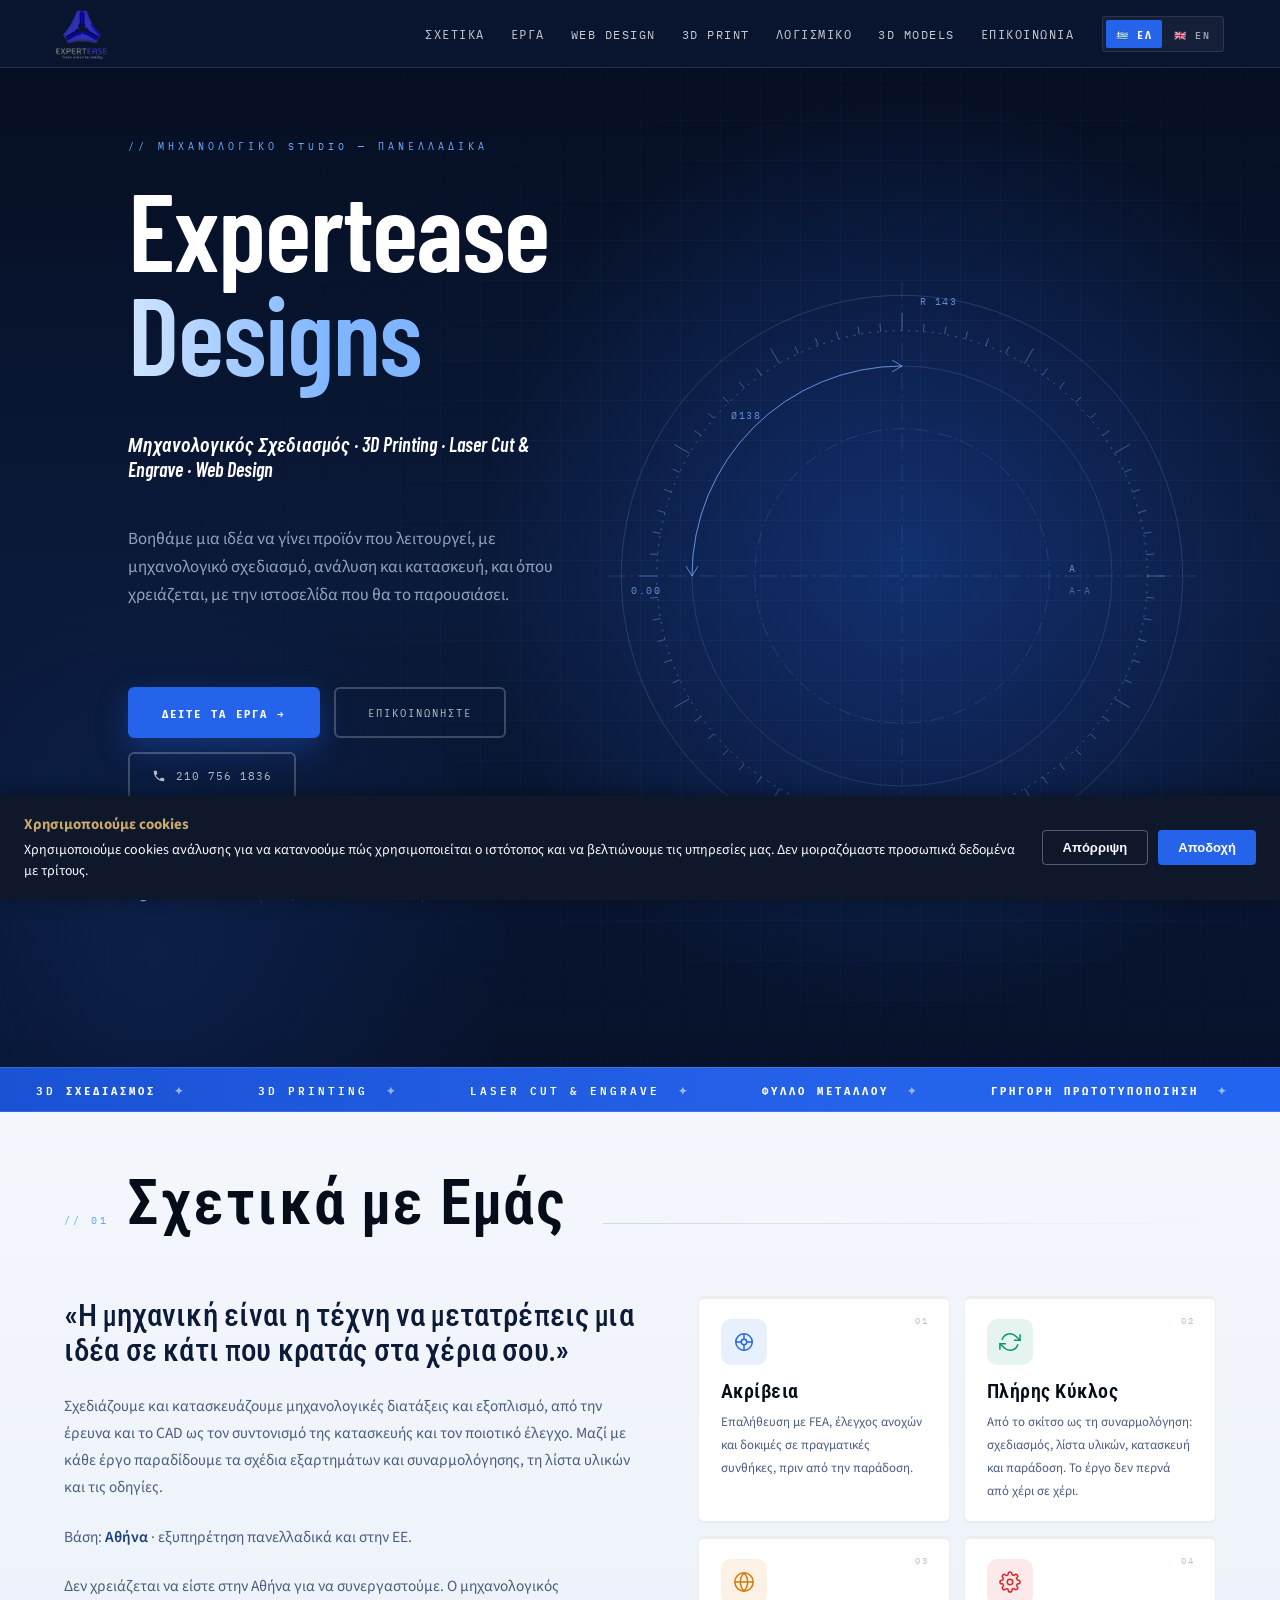
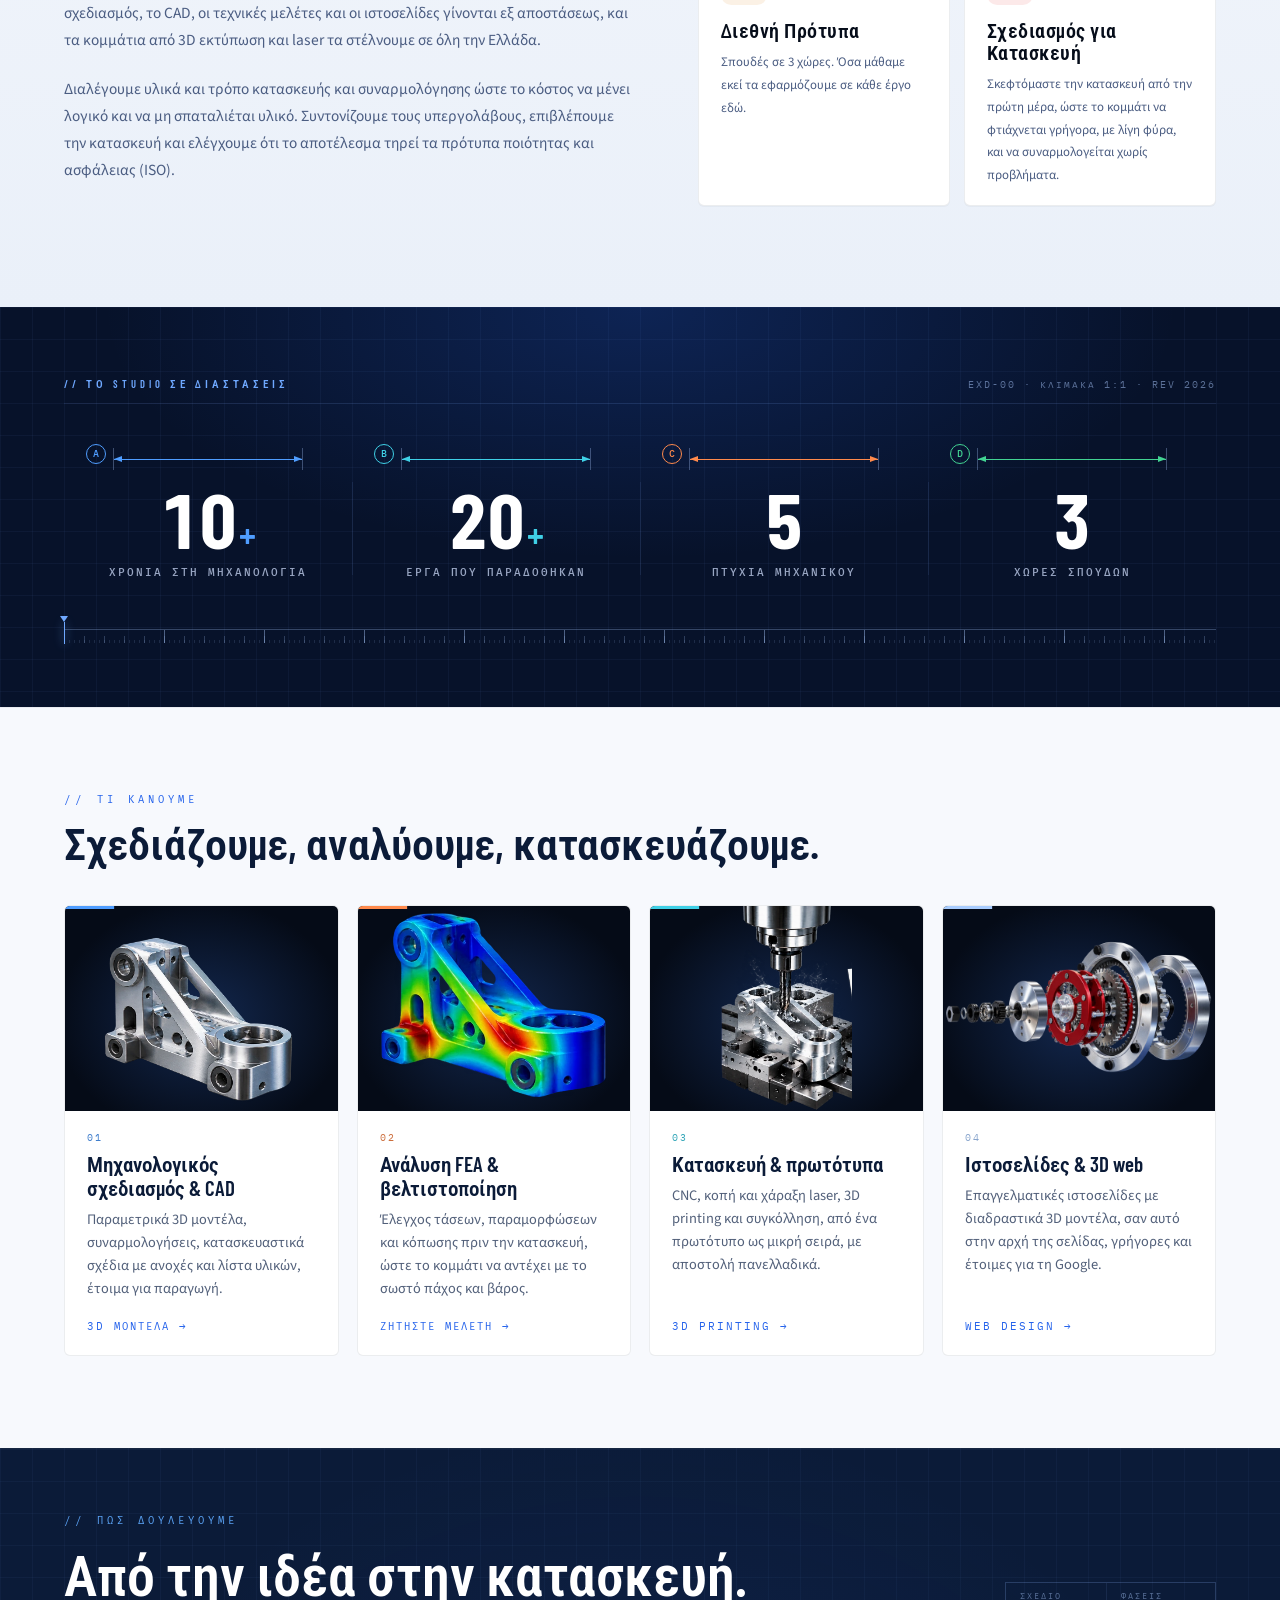
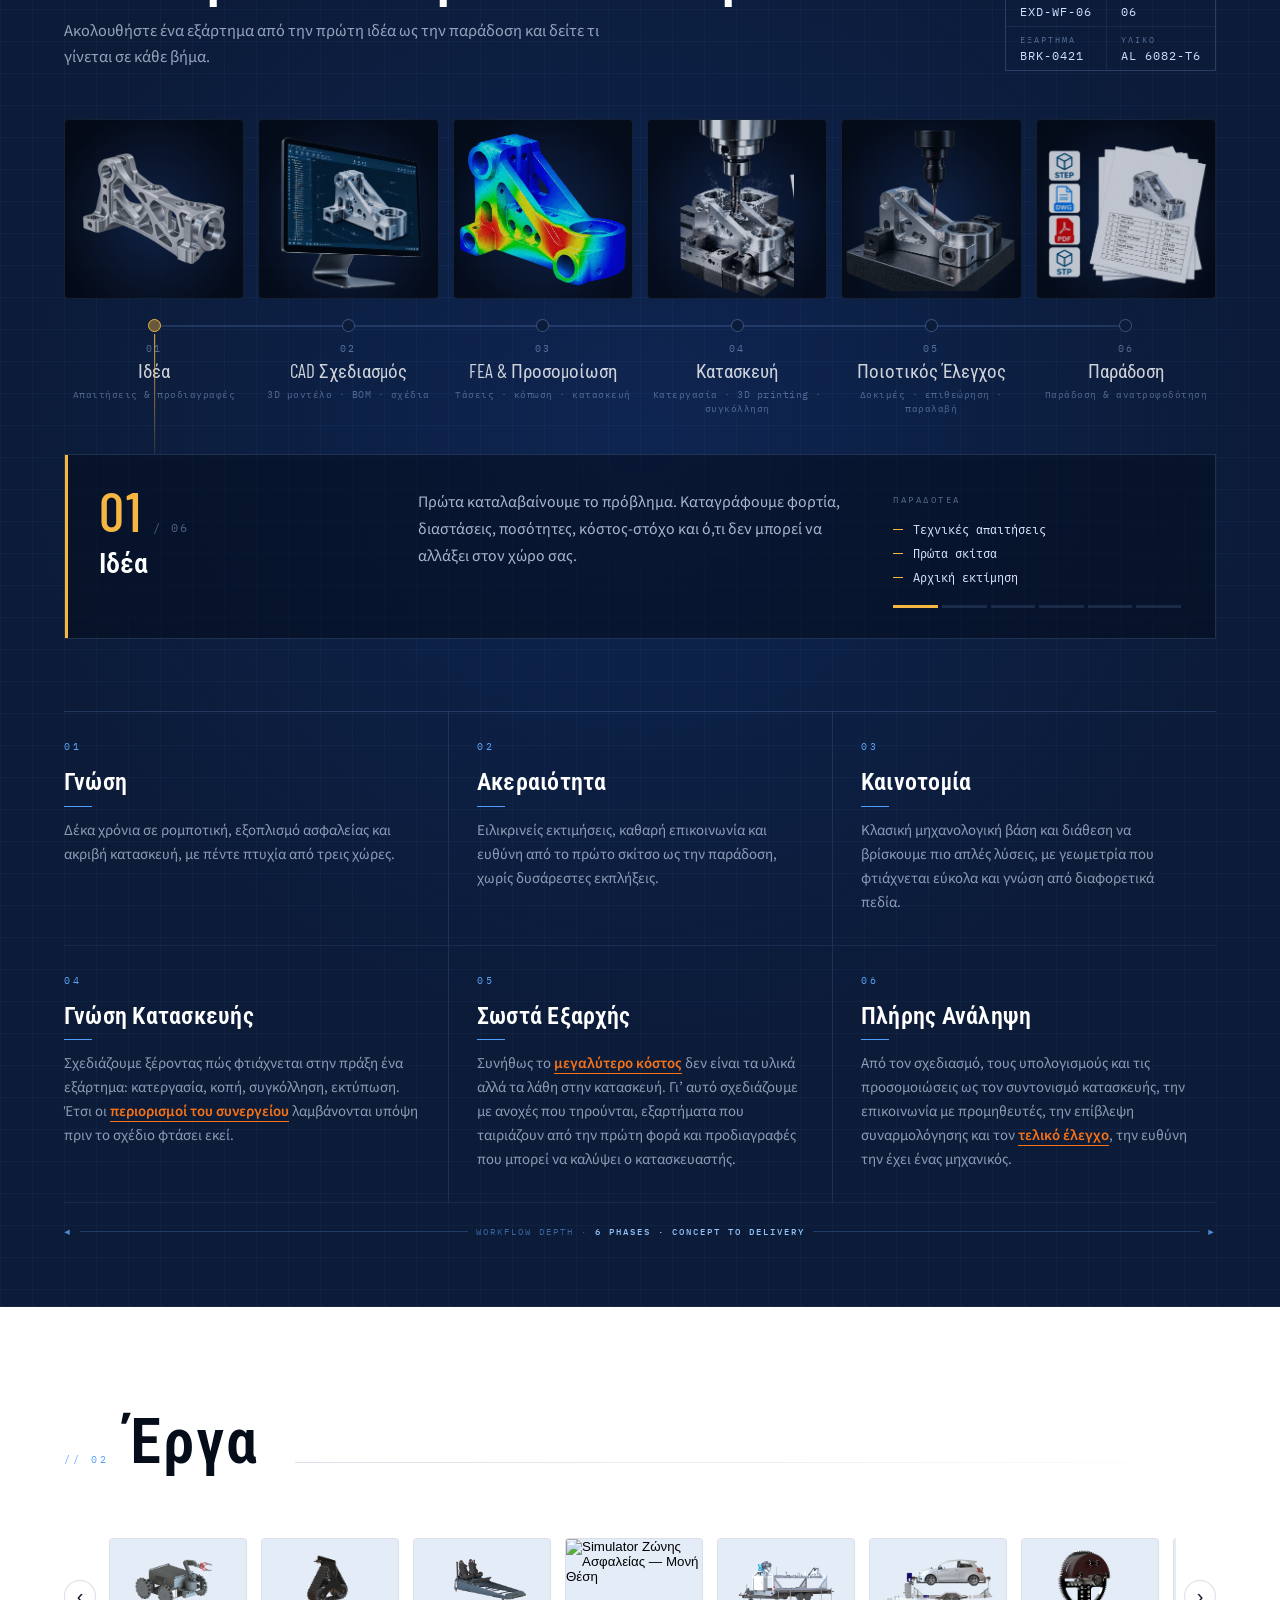
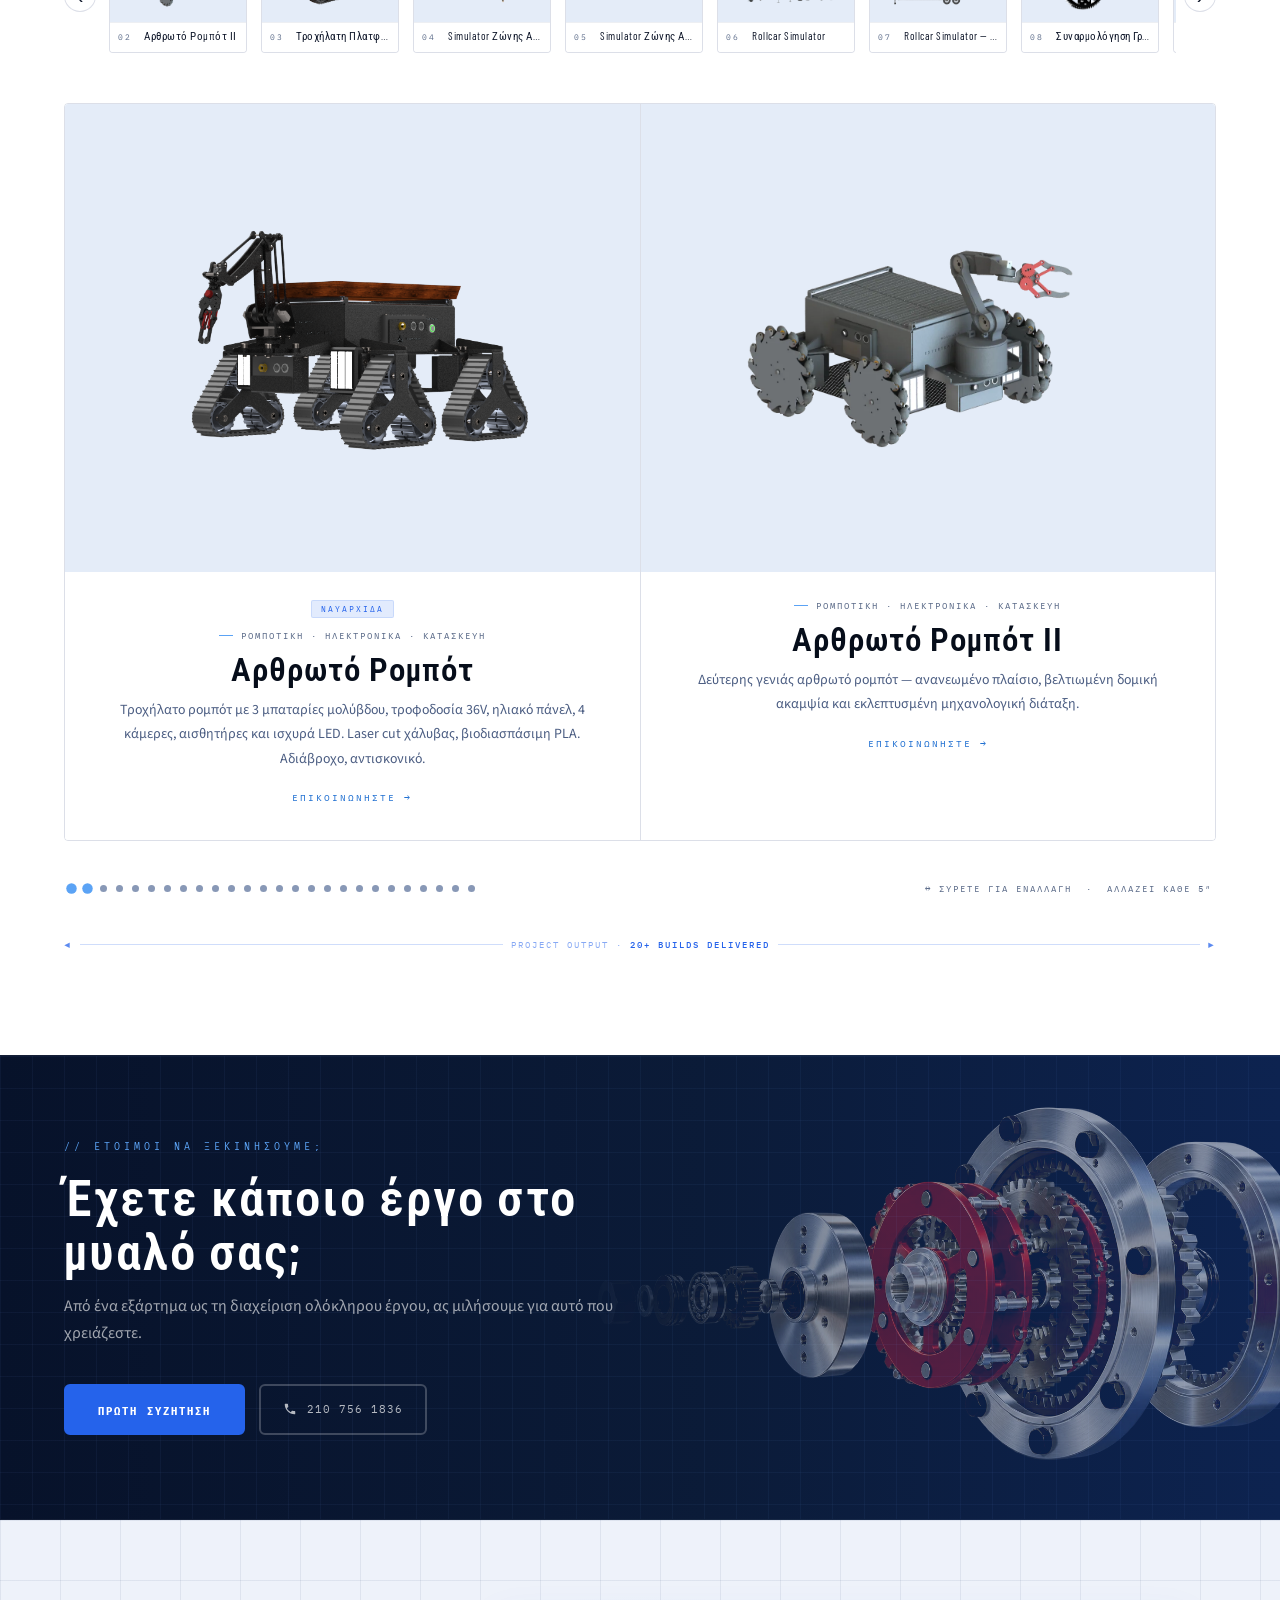
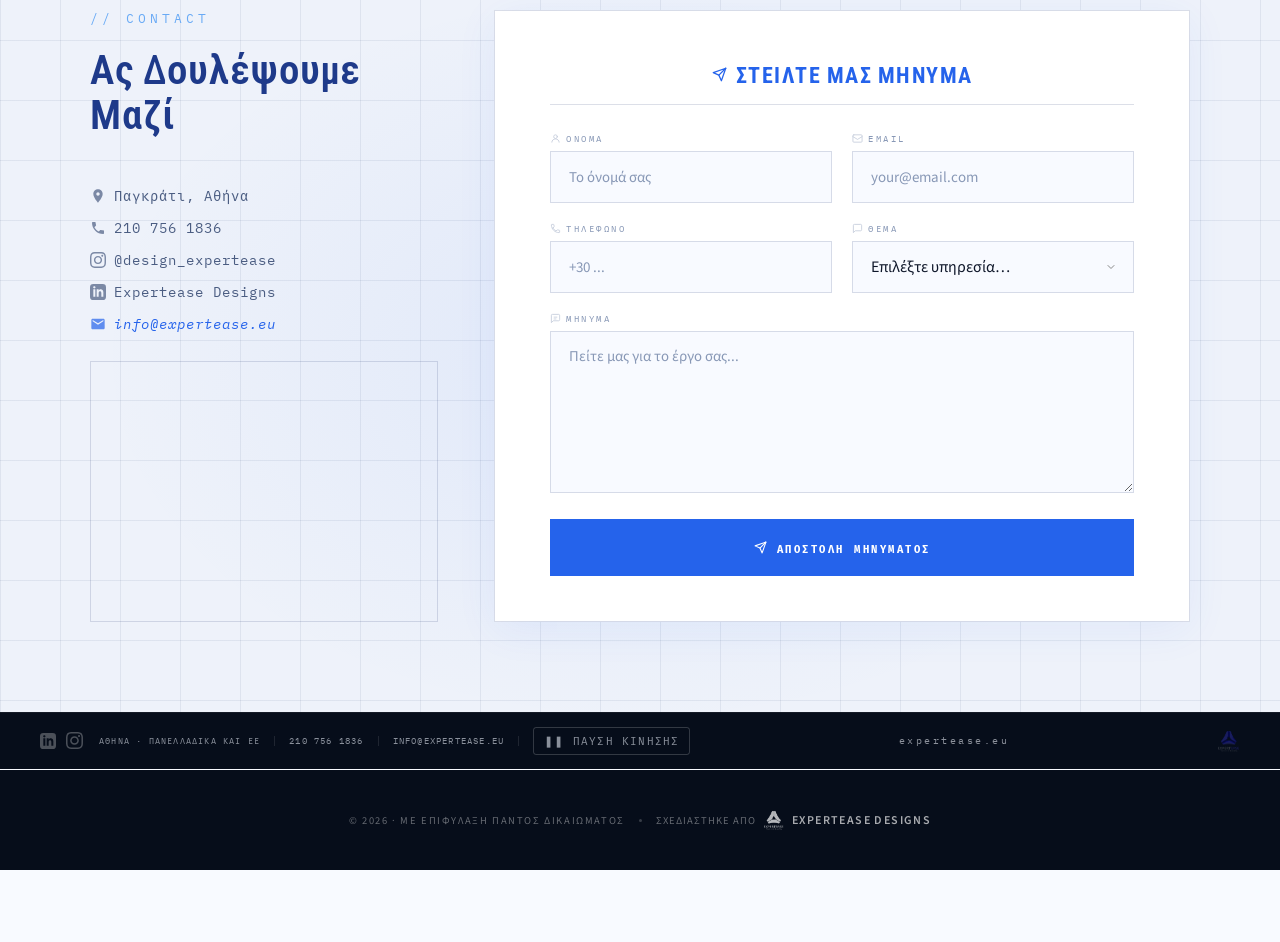
==== commit ac052051: "animations" ====
--- a/index.html
+++ b/index.html
@@ -57,7 +57,6 @@
   },
   "areaServed": [
     { "@type": "City", "name": "Athens" },
-    { "@type": "City", "name": "Thessaloniki" },
     { "@type": "Country", "name": "Greece" },
     { "@type": "Place", "name": "European Union" }
   ],
@@ -230,7 +229,7 @@
       "name": "Δουλεύει η Expertease Designs μόνο στην Αθήνα;",
       "acceptedAnswer": {
         "@type": "Answer",
-        "text": "Όχι. Η Expertease Designs εδρεύει στην Αθήνα και τη Θεσσαλονίκη αλλά εξυπηρετεί πελάτες σε όλη την Ελλάδα. Ο μηχανολογικός σχεδιασμός, το CAD, οι τεχνικές μελέτες και η κατασκευή ιστοσελίδων γίνονται εξ αποστάσεως, ενώ η 3D εκτύπωση και η κοπή/χάραξη laser αποστέλλονται πανελλαδικά."
+        "text": "Όχι. Η Expertease Designs εδρεύει στην Αθήνα και εξυπηρετεί πελάτες πανελλαδικά και στην ΕΕ. Ο μηχανολογικός σχεδιασμός, το CAD, οι τεχνικές μελέτες και η κατασκευή ιστοσελίδων γίνονται εξ αποστάσεως, ενώ η 3D εκτύπωση και η κοπή/χάραξη laser αποστέλλονται πανελλαδικά."
       }
     },
     {
@@ -246,7 +245,7 @@
       "name": "Σε ποιες περιοχές της Ελλάδας παρέχετε υπηρεσίες;",
       "acceptedAnswer": {
         "@type": "Answer",
-        "text": "Πανελλαδικά — από Αθήνα και Θεσσαλονίκη έως κάθε άλλη περιοχή της Ελλάδας, καθώς και εντός Ευρωπαϊκής Ένωσης για ψηφιακές υπηρεσίες όπως ο σχεδιασμός, το CAD και οι ιστοσελίδες."
+        "text": "Πανελλαδικά, με έδρα την Αθήνα, καθώς και εντός Ευρωπαϊκής Ένωσης για ψηφιακές υπηρεσίες όπως ο σχεδιασμός, το CAD και οι ιστοσελίδες."
       }
     }
   ]
@@ -372,8 +371,8 @@
 
       <blockquote class="about-highlight" id="about-quote">«Η μηχανική είναι η τέχνη να μετατρέπεις μια ιδέα σε κάτι που κρατάς στα χέρια σου.»</blockquote>
       <p id="about-p2">Σχεδιάζουμε και κατασκευάζουμε μηχανολογικές διατάξεις και εξοπλισμό, από την έρευνα και το CAD ως τον συντονισμό της κατασκευής και τον ποιοτικό έλεγχο. Μαζί με κάθε έργο παραδίδουμε τα σχέδια εξαρτημάτων και συναρμολόγησης, τη λίστα υλικών και τις οδηγίες.</p>
-      <p id="about-p3">Βάση: <strong><span class="accent-red">Αθήνα</span></strong> &amp; <strong><span class="accent-red">Θεσσαλονίκη</span></strong> · εξυπηρετούμε όλη την Ελλάδα και την Ευρωπαϊκή Ένωση.</p>
-      <p id="about-p5">Δεν χρειάζεται να είστε στην Αθήνα ή τη Θεσσαλονίκη για να συνεργαστούμε. Ο μηχανολογικός σχεδιασμός, το CAD, οι τεχνικές μελέτες και οι ιστοσελίδες γίνονται εξ αποστάσεως, και τα κομμάτια από 3D εκτύπωση και laser τα στέλνουμε σε όλη την Ελλάδα.</p>
+      <p id="about-p3">Βάση: <strong><span class="accent-red">Αθήνα</span></strong> · εξυπηρέτηση πανελλαδικά και στην ΕΕ.</p>
+      <p id="about-p5">Δεν χρειάζεται να είστε στην Αθήνα για να συνεργαστούμε. Ο μηχανολογικός σχεδιασμός, το CAD, οι τεχνικές μελέτες και οι ιστοσελίδες γίνονται εξ αποστάσεως, και τα κομμάτια από 3D εκτύπωση και laser τα στέλνουμε σε όλη την Ελλάδα.</p>
       <p id="about-p4">Διαλέγουμε υλικά και τρόπο κατασκευής και συναρμολόγησης ώστε το κόστος να μένει λογικό και να μη σπαταλιέται υλικό. Συντονίζουμε τους υπεργολάβους, επιβλέπουμε την κατασκευή και ελέγχουμε ότι το αποτέλεσμα τηρεί τα πρότυπα ποιότητας και ασφάλειας (ISO).</p>
       <ul class="about-bullets" id="about-bullets"><li>Πάνω από 10 χρόνια σε μηχανολογικό σχεδιασμό, 3D printing και κατασκευή</li><li>Πλήρης κύκλος: CAD → BOM → κατασκευή → ποιοτικός έλεγχος</li><li>FEA &amp; σχεδιασμός για κατασκευή από την πρώτη μέρα</li></ul>
     </div>
@@ -843,7 +842,7 @@
 </main>
 <footer>
   <div class="footer-contact-bar">
-    <span id="footer-loc-bar">Αθήνα, Ελλάδα</span>
+    <span id="footer-loc-bar">Αθήνα · Πανελλαδικά και ΕΕ</span>
     <span class="fc-sep"></span>
     <a href="tel:+302107561836">210 756 1836</a>
     <span class="fc-sep"></span>
@@ -855,7 +854,7 @@
   <a href="#hero" class="footer-logo"><img src="images/logo.png" alt="Expertease" loading="lazy"></a>
   <!-- legacy kept for JS refs -->
   <div id="footer-copy" style="display:none">© 2026 Expertease Designs</div>
-  <div id="footer-loc" style="display:none">Αθήνα, Ελλάδα</div>
+  <div id="footer-loc" style="display:none">Αθήνα · Πανελλαδικά και ΕΕ</div>
   <div class="footer-contact-mobile">
     <span class="footer-contact-item">
       <svg width="13" height="13" viewBox="0 0 24 24" fill="currentColor" aria-hidden="true"><path d="M12 2C8.13 2 5 5.13 5 9c0 5.25 7 13 7 13s7-7.75 7-13c0-3.87-3.13-7-7-7zm0 9.5c-1.38 0-2.5-1.12-2.5-2.5s1.12-2.5 2.5-2.5 2.5 1.12 2.5 2.5-1.12 2.5-2.5 2.5z"/></svg>
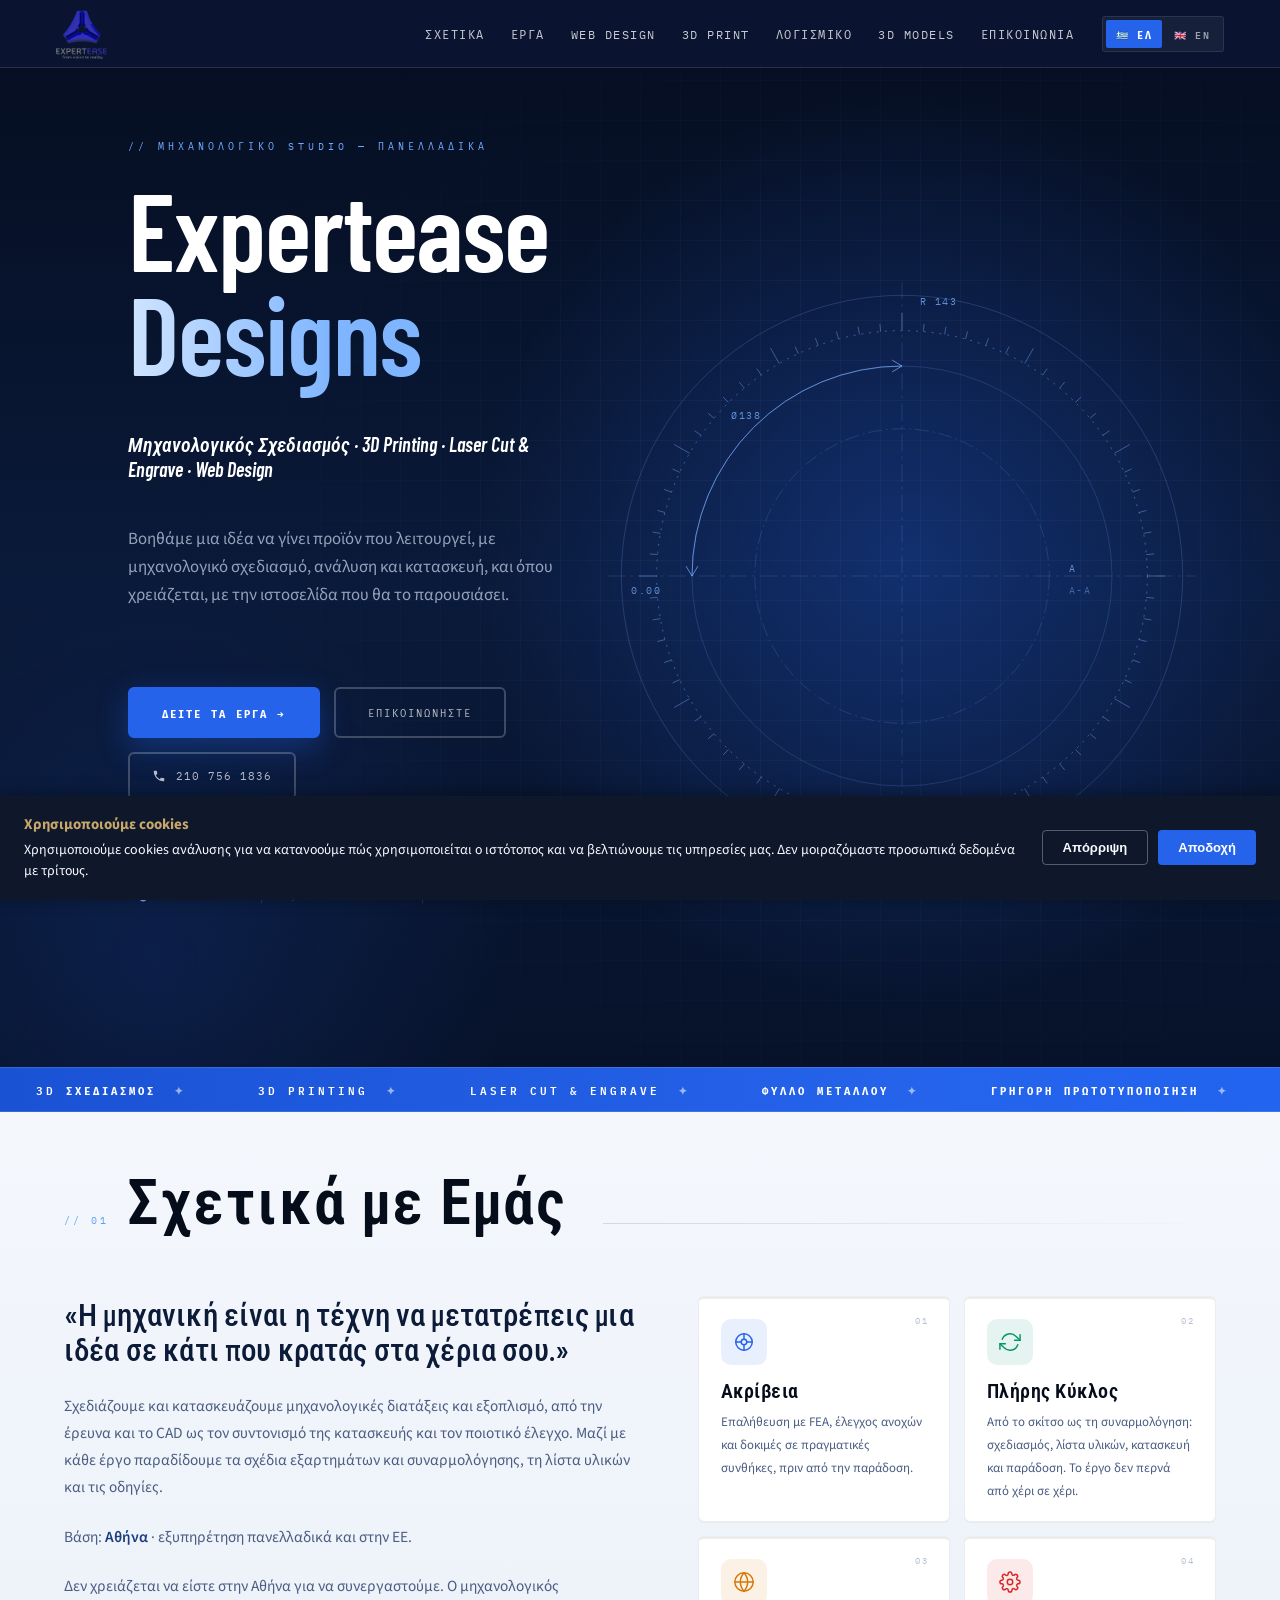
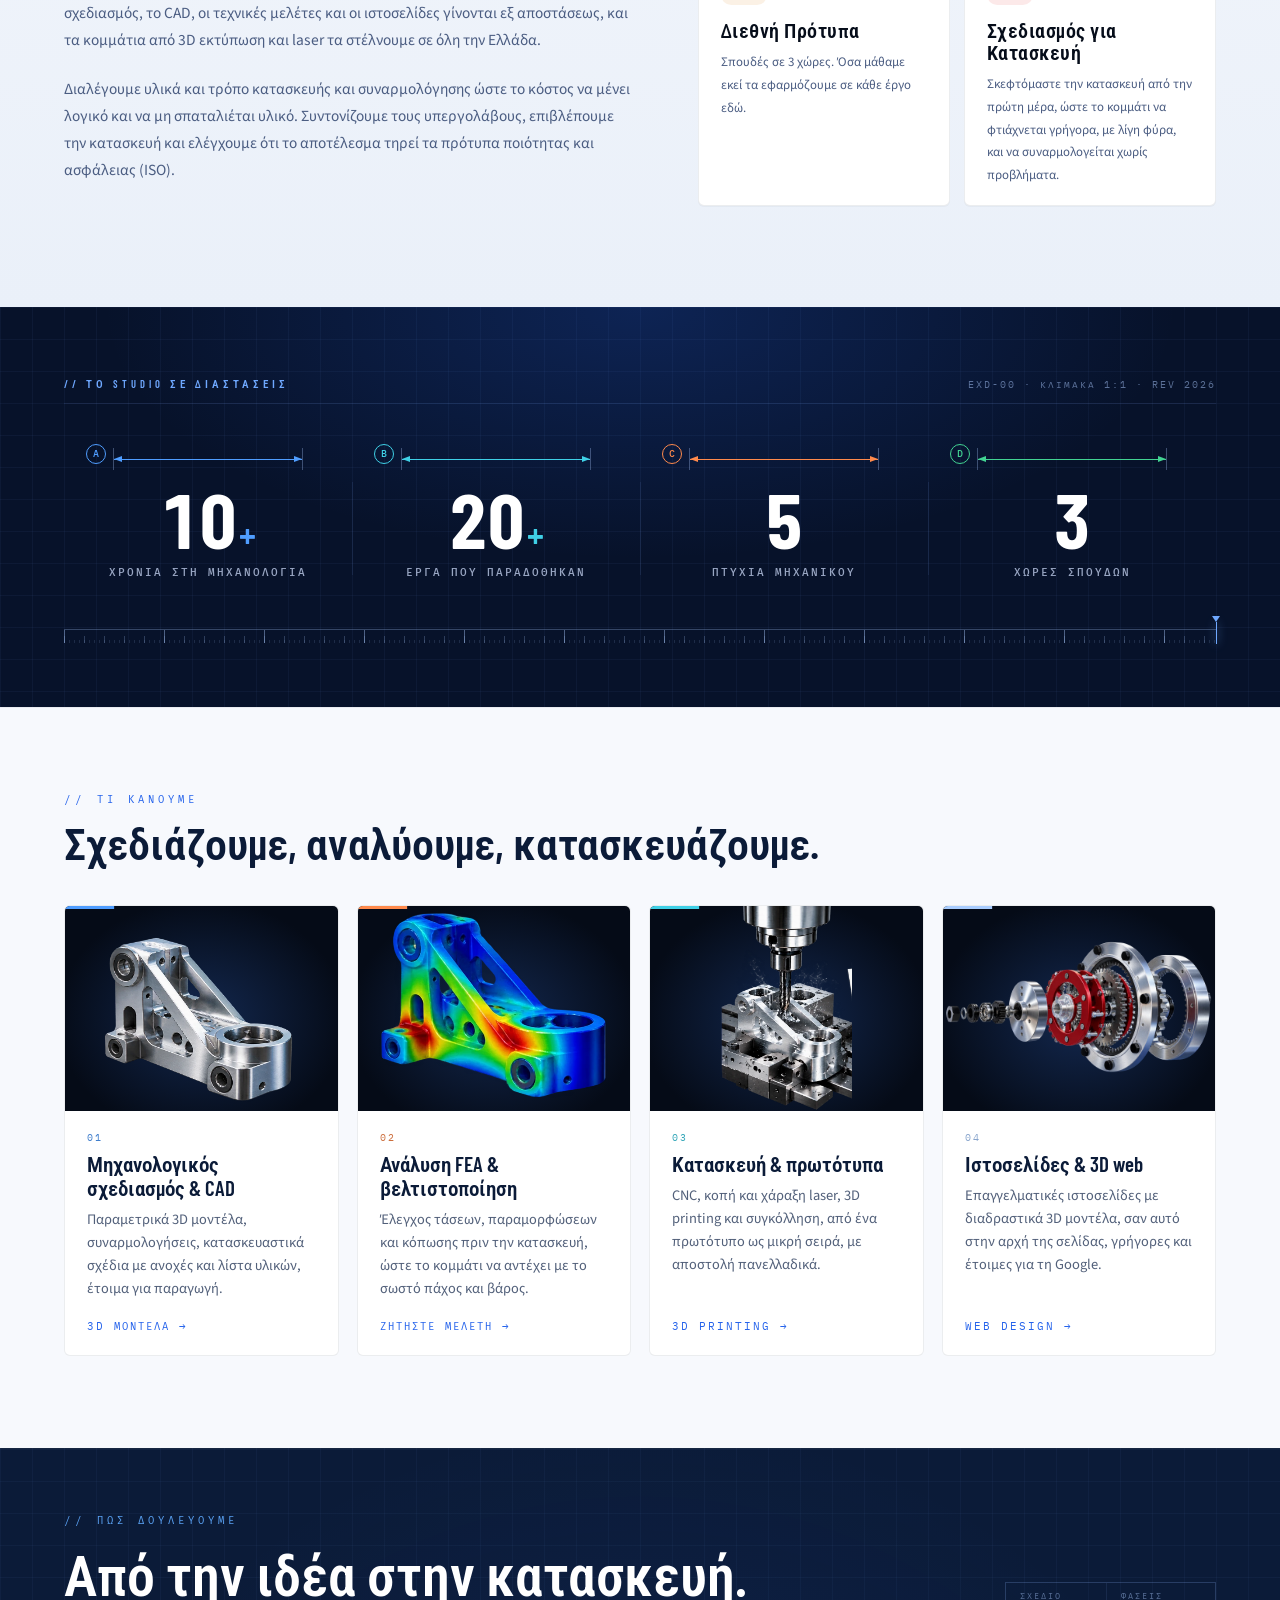
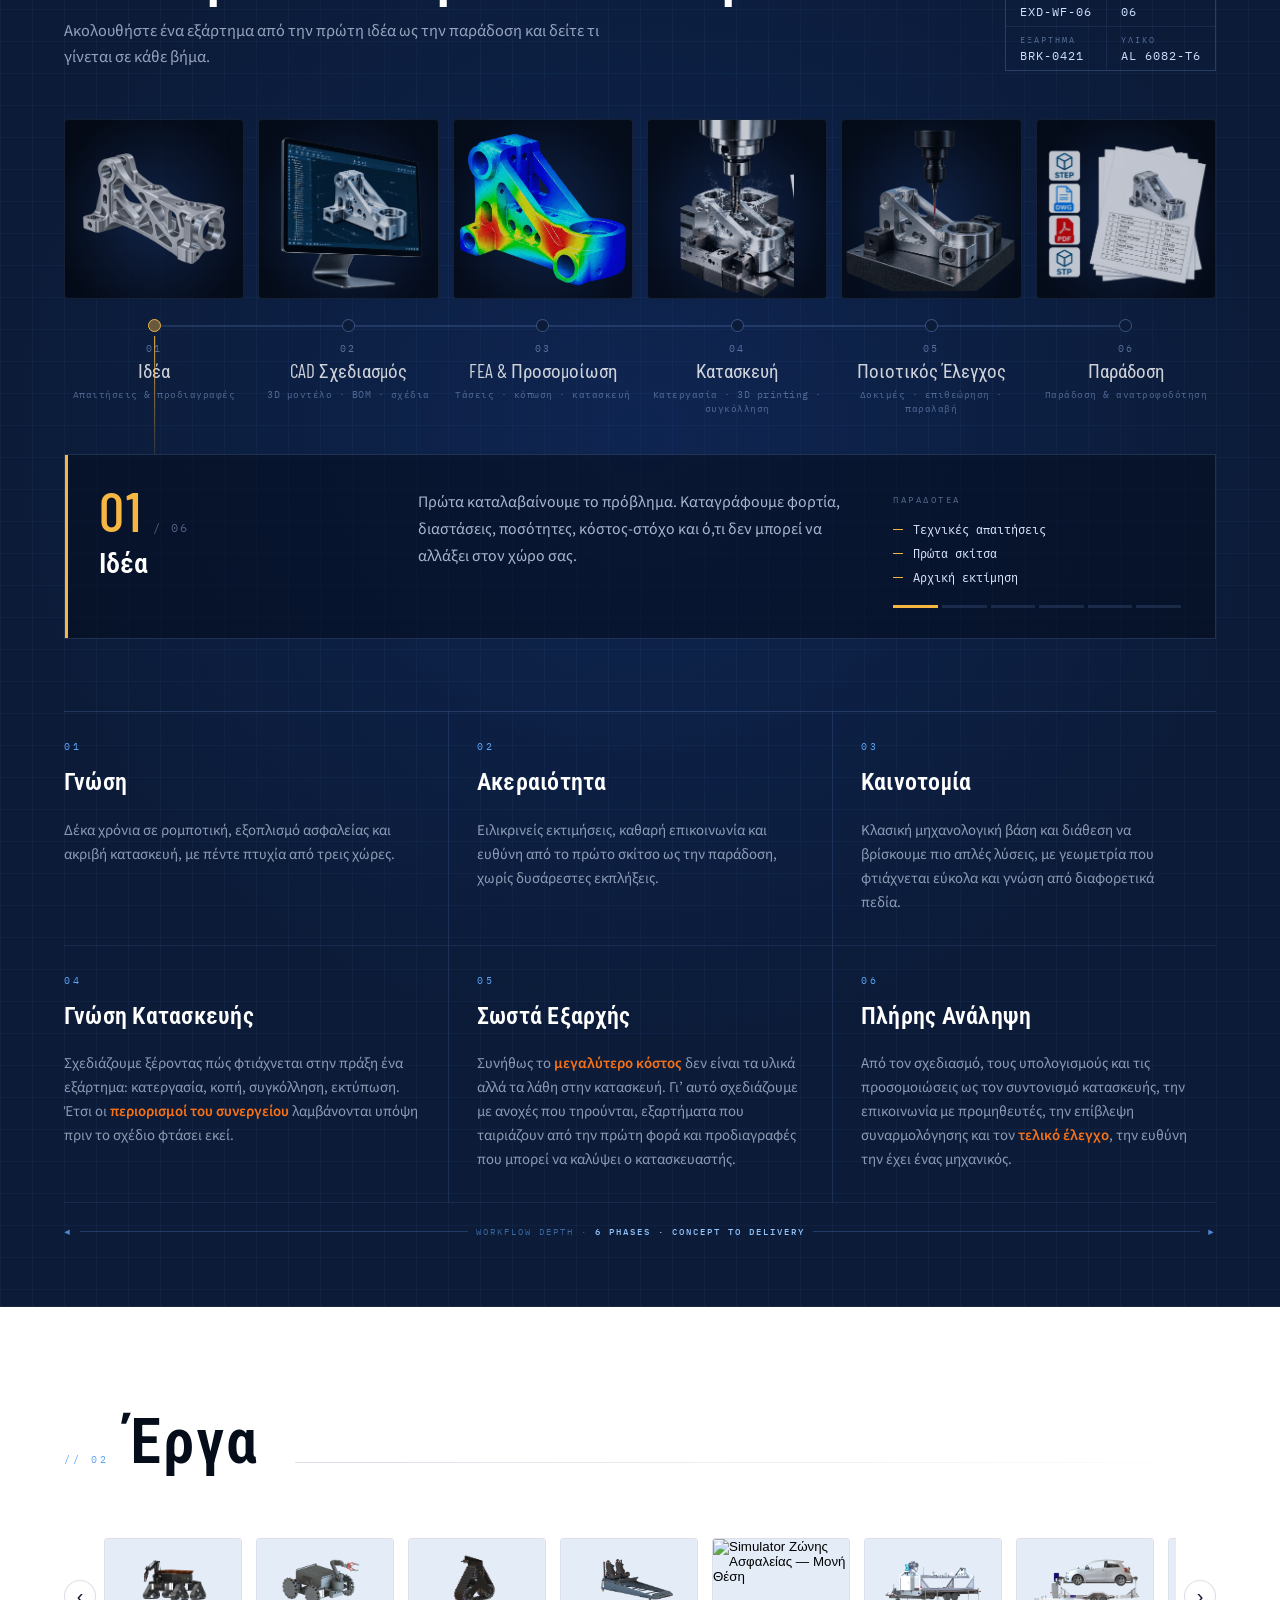
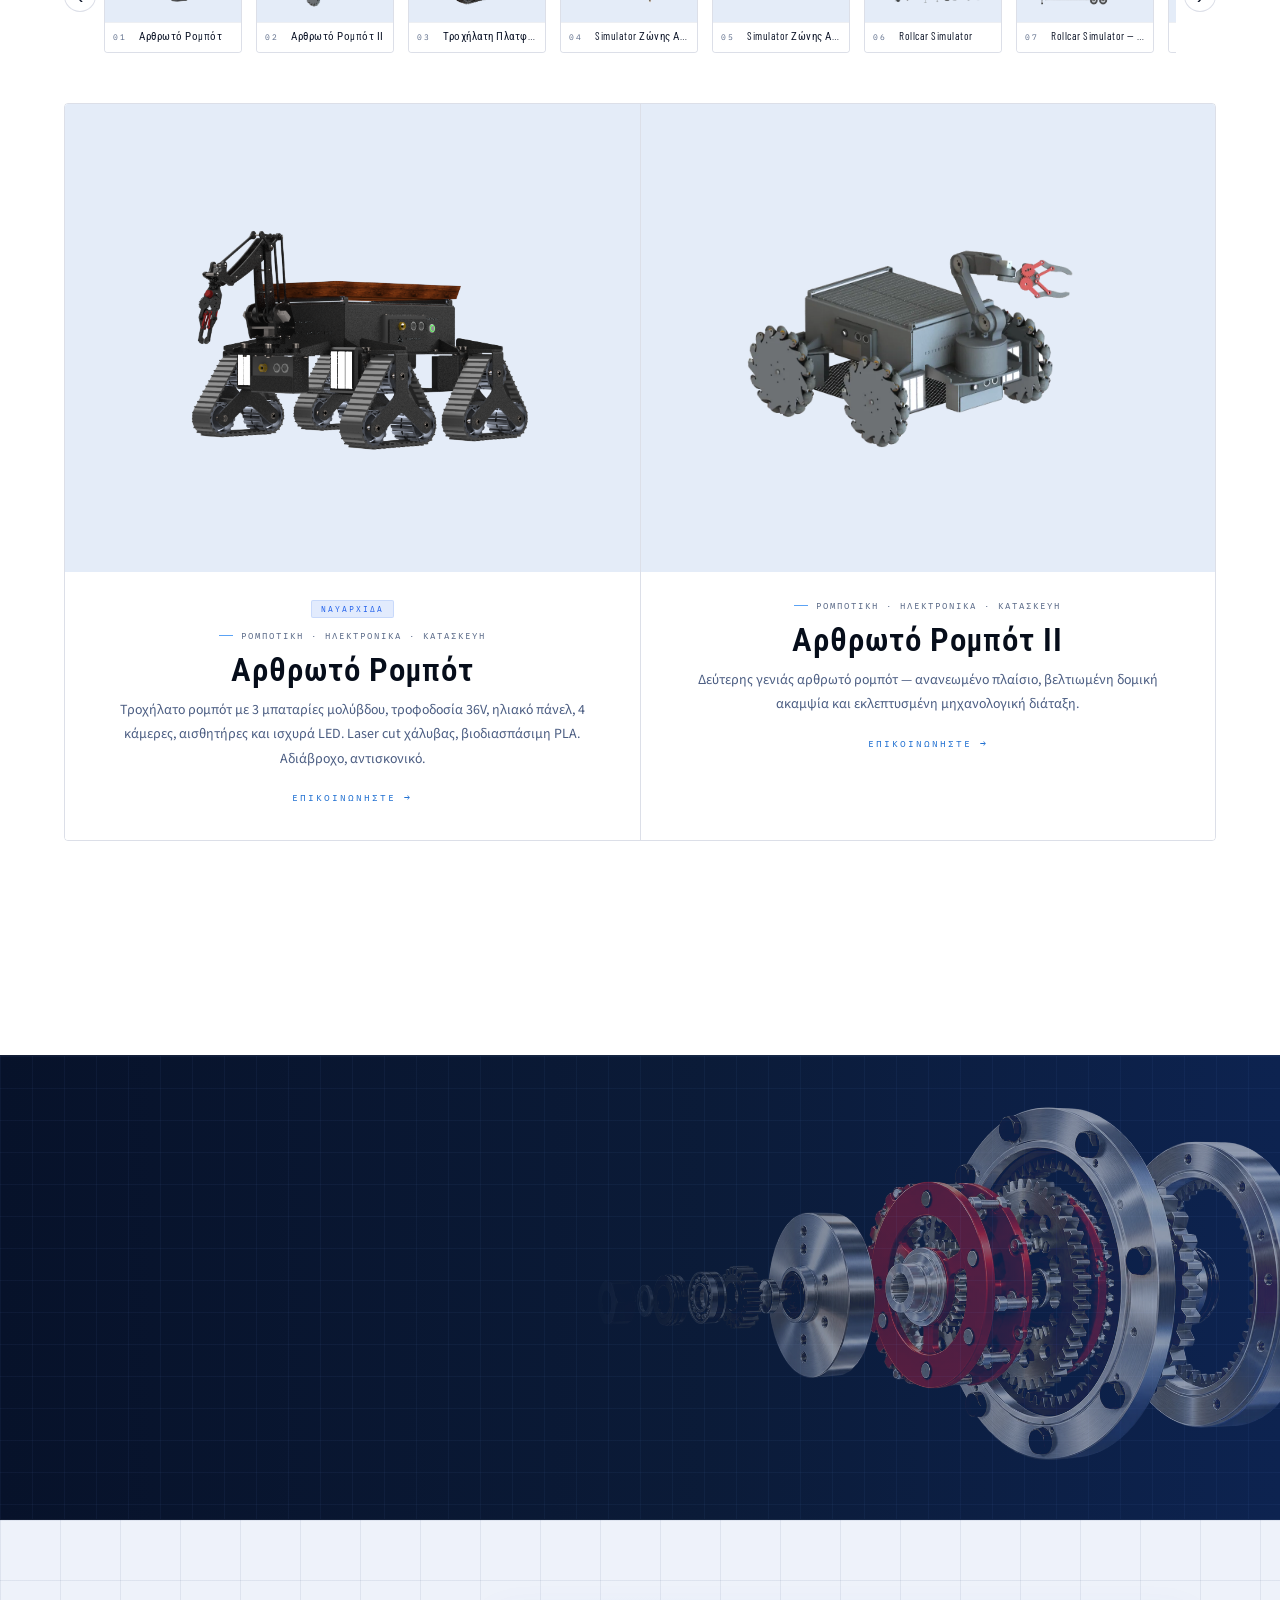
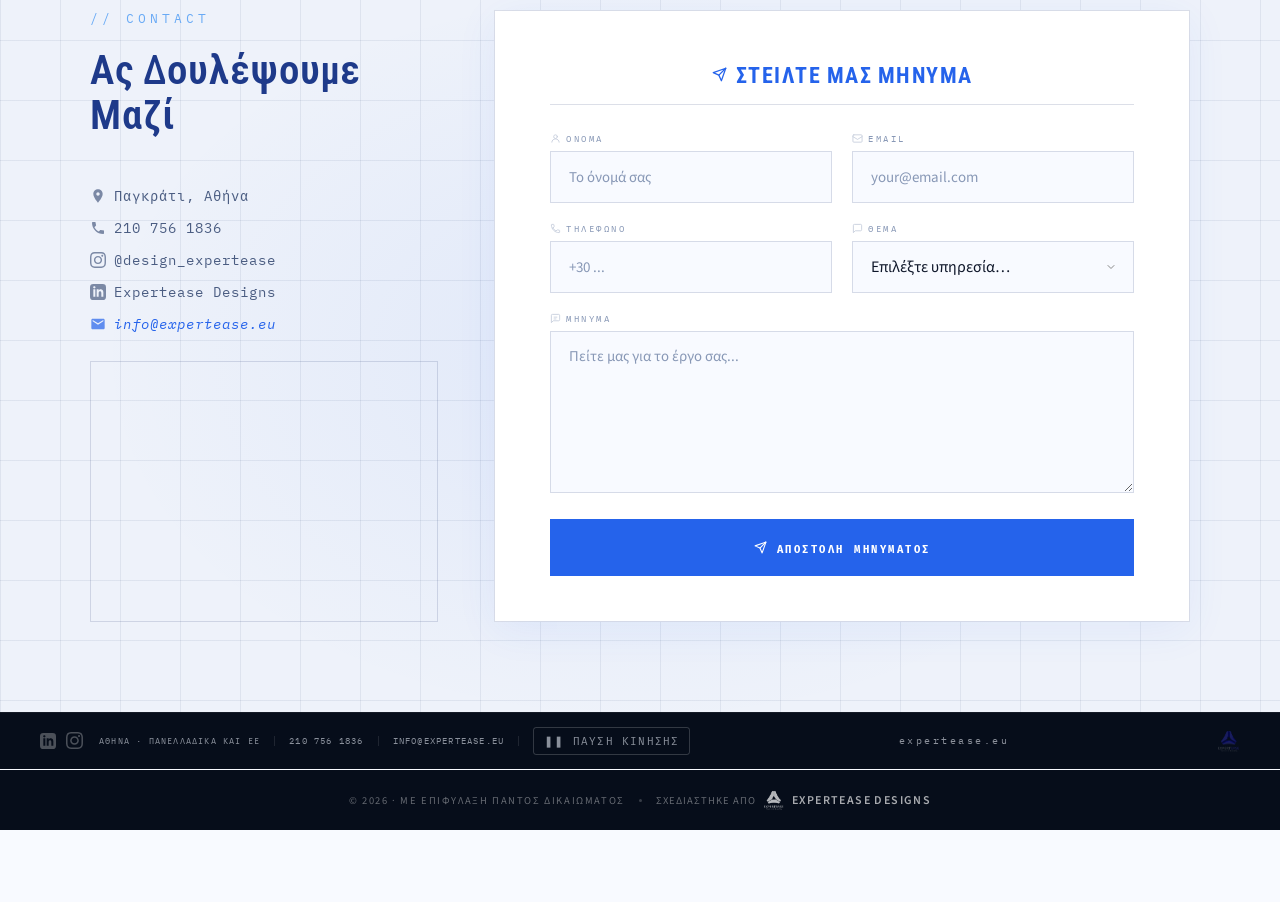
==== commit 7451c156: "δσ" ====
--- a/index.html
+++ b/index.html
@@ -2,6 +2,7 @@
 <html lang="el">
 <head>
 <meta charset="UTF-8">
+<script>document.documentElement.classList.add('hk-js');setTimeout(function(){if(!window.__hk)document.documentElement.classList.remove('hk-js')},2500);</script>
 <script>try{localStorage.setItem('lang',document.documentElement.lang==='en'?'en':'el');}catch(e){}</script>
 <meta name="viewport" content="width=device-width, initial-scale=1.0">
 <!-- 3D hero: import map + προφόρτωση νωρίς στο <head>, ώστε η είσοδος του μοντέλου να μην καθυστερεί -->
@@ -131,51 +132,22 @@
 <link rel="stylesheet" href="style.css">
 <link rel="stylesheet" href="redesign.css">
 <link rel="stylesheet" href="expertease-credit.css">
+<link rel="stylesheet" href="arxiki-kinisi.css">
 <style>
 /* ── eng-animations hooks ── */
 #progress{position:fixed;top:0;left:0;z-index:2001;height:2px;width:0%;background:linear-gradient(90deg,#2563eb,#60a5fa);pointer-events:none;}
-#scrollElev{position:fixed;right:14px;top:50%;transform:translateY(-50%);z-index:900;width:2px;height:100px;background:rgba(255,255,255,.06);border-radius:2px;opacity:0;transition:opacity .5s ease;pointer-events:none;}
-#scrollElev.show{opacity:1;}
-#elevFill{position:absolute;bottom:0;left:0;width:100%;height:0%;background:linear-gradient(to top,#60a5fa,#2563eb);border-radius:2px;}
-#elevDot{position:absolute;left:50%;bottom:0%;transform:translateX(-50%) translateY(50%);width:6px;height:6px;border-radius:50%;background:#60a5fa;box-shadow:0 0 8px rgba(96,165,250,.75);}
 html.anim-ready [data-reveal]{opacity:0;transform:translateY(22px);transition:opacity .65s ease,transform .65s ease;}
 html.anim-ready [data-reveal].visible{opacity:1;transform:none;}
 html.anim-ready [data-reveal-r]{opacity:0;transform:translateX(22px);transition:opacity .65s ease,transform .65s ease;}
 html.anim-ready [data-reveal-r].visible{opacity:1;transform:none;}
 /* ── credit banner: dark base + clear scroll ruler ── */
-.expertease-credit{background:var(--navy,#060d1a);padding-bottom:calc(72px + 28px);} /* extra 28px for fixed scroll ruler */
+.expertease-credit{background:var(--navy,#060d1a);}
 @media(max-width:960px){.expertease-credit{padding-bottom:32px;}}
 /* ── footer social ── */
 .footer-social{display:flex;gap:10px;align-items:center;}
 .footer-social-link{color:rgba(255,255,255,.28);display:flex;align-items:center;transition:color .3s ease;}
 .footer-social-link:hover{color:rgba(255,255,255,.7);}
-@media(max-width:600px){#scrollElev{display:none;}}
-
-/* ── SCROLL RULER (fixed bottom) ── */
-#scrollRuler{
-  position:fixed;bottom:0;left:0;right:0;z-index:950;
-  padding:4px 24px 6px;
-  background:rgba(8,15,30,.92);
-  backdrop-filter:blur(12px);-webkit-backdrop-filter:blur(12px);
-  border-top:1px solid rgba(37,99,235,.18);
-  font-family:var(--font-mono);
-  display:flex;flex-direction:column;gap:2px;
-  opacity:0;transform:translateY(10px);
-  transition:opacity .4s ease,transform .4s ease;
-  pointer-events:none;
-  overflow:hidden;
-  max-width:100vw;
-}
-#scrollRuler.show{opacity:1;transform:none;}
-.sr-bar{display:flex;align-items:center;gap:8px;width:100%;}
-.sr-cap{color:rgba(37,99,235,.8);font-size:10px;flex-shrink:0;letter-spacing:0;}
-.sr-track{flex:1;position:relative;height:1px;background:rgba(255,255,255,.07);}
-#srFill{position:absolute;left:0;top:0;height:1px;width:0%;background:linear-gradient(90deg,#1a3d7e,#60a5fa);}
-#srValue{flex-shrink:0;font-size:10px;font-weight:500;color:#60a5fa;letter-spacing:1.5px;min-width:76px;text-align:right;}
-#srTicksRow{display:flex;width:100%;height:6px;align-items:flex-end;}
-.sr-sub{flex:1;border-right:1px solid rgba(96,165,250,.15);height:3px;}
-.sr-sub.maj{height:6px;border-right-color:rgba(96,165,250,.4);}
-@media(max-width:600px){#scrollRuler{display:none;}}
+
 
 /* ── SECTION MEASUREMENT LINES ── */
 .sec-meas{
@@ -217,8 +189,8 @@
 <script src="main.js" defer></script>
 <script src="redesign.js" defer></script>
 <script src="step-viewer.js" defer></script>
-<script src="eng-animations.js" defer></script>
 <script src="contact-form.js" defer></script>
+<script src="arxiki-kinisi.js" defer></script>
 <script type="application/ld+json">
 {
   "@context": "https://schema.org",
@@ -257,16 +229,6 @@
 
 <!-- SCROLL PROGRESS + ELEVATION METER -->
 <div id="progress"></div>
-<div id="scrollElev"><div id="elevFill"></div><div id="elevDot"></div></div>
-<div id="scrollRuler">
-  <div id="srTicksRow"></div>
-  <div class="sr-bar">
-    <span class="sr-cap">◄</span>
-    <div class="sr-track"><div id="srFill"></div></div>
-    <span id="srValue">0.000 m</span>
-    <span class="sr-cap">►</span>
-  </div>
-</div>
 
 <!-- NAV -->
 <nav>
--- a/arxiki-kinisi.css
+++ b/arxiki-kinisi.css
@@ -0,0 +1,58 @@
+/* ═══════════════════════════════════════════════════════════════
+   arxiki-kinisi.css — ενιαίο σύστημα κίνησης της αρχικής (14/10/2026)
+   Ο μειωτήρας (gearbox-v2) μένει ως έχει. Όλα τα άλλα:
+   · μία εμφάνιση ανά στοιχείο, ίδια καμπύλη, ίδια απόσταση, κλιμακωτά 70 ms
+   · καμία ατέρμονη διακοσμητική κίνηση· ό,τι συνεχές μένει σταματά εκτός οθόνης
+   · χωρίς JS ή με μειωμένη κίνηση: όλα ορατά στην τελική θέση
+═══════════════════════════════════════════════════════════════ */
+:root { --hk-ease: cubic-bezier(.2,.7,.2,1); --hk-dur: .6s; --hk-dy: 16px; }
+
+/* 1. Κοινή εμφάνιση (αντικαθιστά reveal-up, data-reveal, rv-on, «φερμουάρ») */
+html.hk-js .hk-r { opacity: 0; transform: translateY(var(--hk-dy)); transition: opacity var(--hk-dur) var(--hk-ease), transform var(--hk-dur) var(--hk-ease); transition-delay: calc(var(--hk-i, 0) * 70ms); }
+html.hk-js .hk-r.hk-in { opacity: 1; transform: none; }
+.reveal-up { opacity: 1; transform: none; }           /* το παλιό σύστημα δεν κρύβει πια τίποτα */
+
+/* 2. Hero: το σχέδιο του μειωτήρα χαράσσεται μία φορά (Ø138 = πραγματική διάμετρος του μοντέλου) */
+.hero-bp-ticks { animation: none; }
+.hero-name span { animation: none; }
+html.hk-js .hero-bp .hk-draw { stroke-dasharray: 1; stroke-dashoffset: 1; }
+html.hk-js .hero-bp .hk-fade { opacity: 0 !important; }
+html.hk-js .hero-bp.hk-go .hk-draw { stroke-dashoffset: 0; transition: stroke-dashoffset 1.2s var(--hk-ease); transition-delay: calc(var(--hk-i, 0) * 110ms + .25s); }
+html.hk-js .hero-bp.hk-go .hk-fade { opacity: var(--hk-o, .6) !important; transition: opacity .5s ease; transition-delay: calc(var(--hk-i, 0) * 90ms + 1.1s); }
+html.hk-js .hero-bp-ticks { transform-origin: 300px 300px; transform: rotate(-24deg); }
+html.hk-js .hero-bp.hk-go .hero-bp-ticks { transform: none; transition: transform 1.8s cubic-bezier(.16,1,.3,1) .4s; }
+
+/* 3. Διαστάσεις: ο δρομέας μετρά μία φορά μαζί με τους αριθμούς και σταματά */
+.dims-cursor { animation: none; left: 0; transform: translateX(var(--hk-w, 0px)); }
+html.hk-js .dims-cursor { transform: translateX(0); }
+html.hk-js .dims.is-in .dims-cursor { transform: translateX(var(--hk-w, 0px)); transition: transform 1.4s cubic-bezier(.33,1,.68,1); }
+
+/* 4. Υπηρεσίες: χωρίς αιώρηση και γυάλισμα σε βρόχο· μένει μόνο το hover */
+.svc-img img { animation: none !important; }
+.svc-img::after { content: none; }
+
+/* 5. Φόρμα: ο τίτλος δεν πάλλεται */
+.contact-form-title, .contact-form-title svg { animation: none; }
+
+/* 6. Συνεχείς κινήσεις που μένουν (ticker, υπογραφή): σταματούν εκτός οθόνης */
+.hk-off, .hk-off *, .hk-off *::before, .hk-off *::after { animation-play-state: paused !important; }
+
+/* 7. Δείκτης ανάγνωσης: μόνο η λεπτή γραμμή στην κορυφή, με transform */
+#progress { width: 100% !important; transform-origin: 0 50%; transform: scaleX(0); }
+
+@media (prefers-reduced-motion: reduce) {
+  html.hk-js .hk-r { opacity: 1; transform: none; transition: none; }
+  html.hk-js .hero-bp .hk-draw { stroke-dashoffset: 0; }
+  html.hk-js .hero-bp .hk-fade { opacity: var(--hk-o, .6) !important; }
+  html.hk-js .hero-bp-ticks, html.hk-js .dims-cursor { transform: none; }
+  .dims-cursor { transform: translateX(var(--hk-w, 0px)) !important; }
+  .ticker-inner { animation: none !important; }
+}
+
+/* 8. «Πώς δουλεύουμε»: η σκιά/λάμψη αλλάζει χωρίς μετάβαση (μετάβαση box-shadow = νέα σχεδίαση σε κάθε καρέ)·
+      κινούνται μόνο transform και opacity */
+.wf-img { transition: transform .5s var(--rd-ease, ease), opacity .45s, border-color .45s !important; }
+.wf-dot { transition: background-color .45s, border-color .45s, transform .45s !important; }
+
+/* 9. Πλοήγηση: μικρότερο θόλωμα φόντου (24 → 12 px) με λίγο πιο αδιαφανές χρώμα· ίδια όψη, λιγότερη σχεδίαση σε κάθε καρέ */
+nav { background: rgba(12,22,50,.9); backdrop-filter: blur(12px); -webkit-backdrop-filter: blur(12px); }
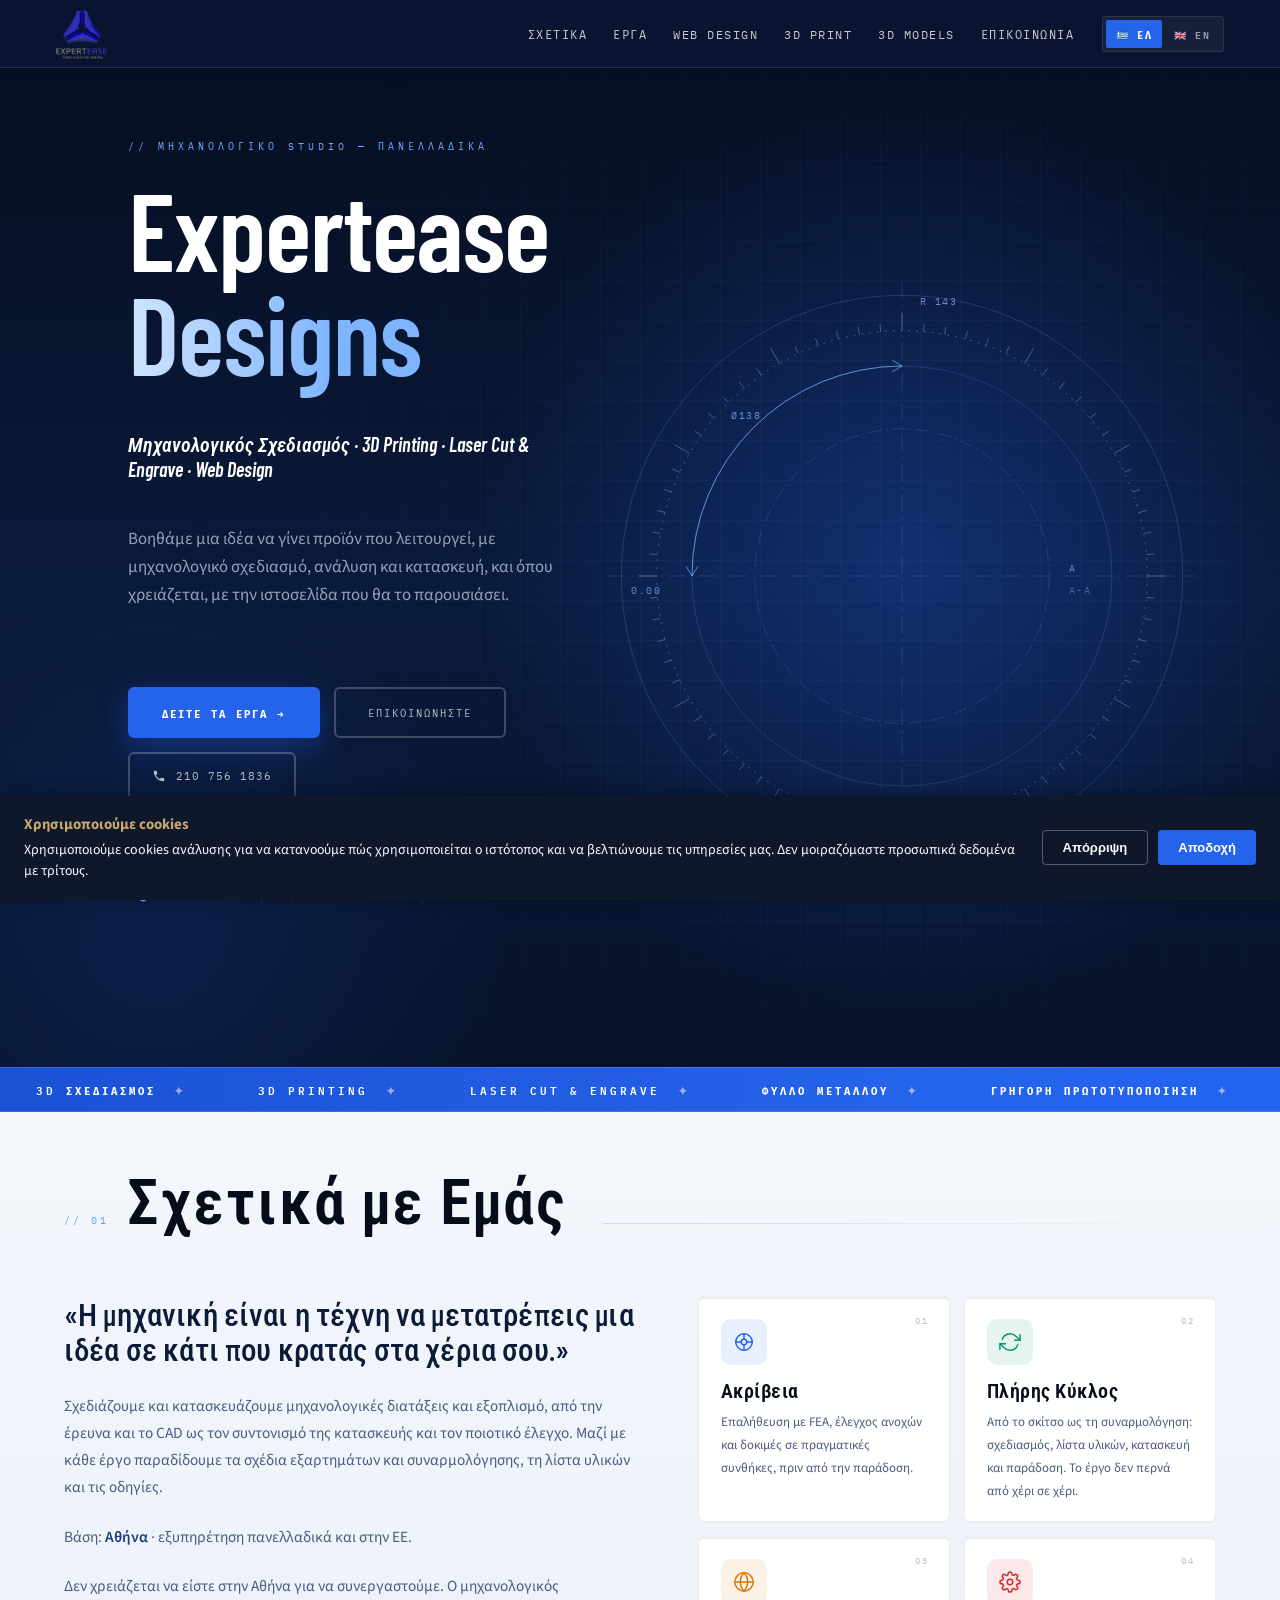
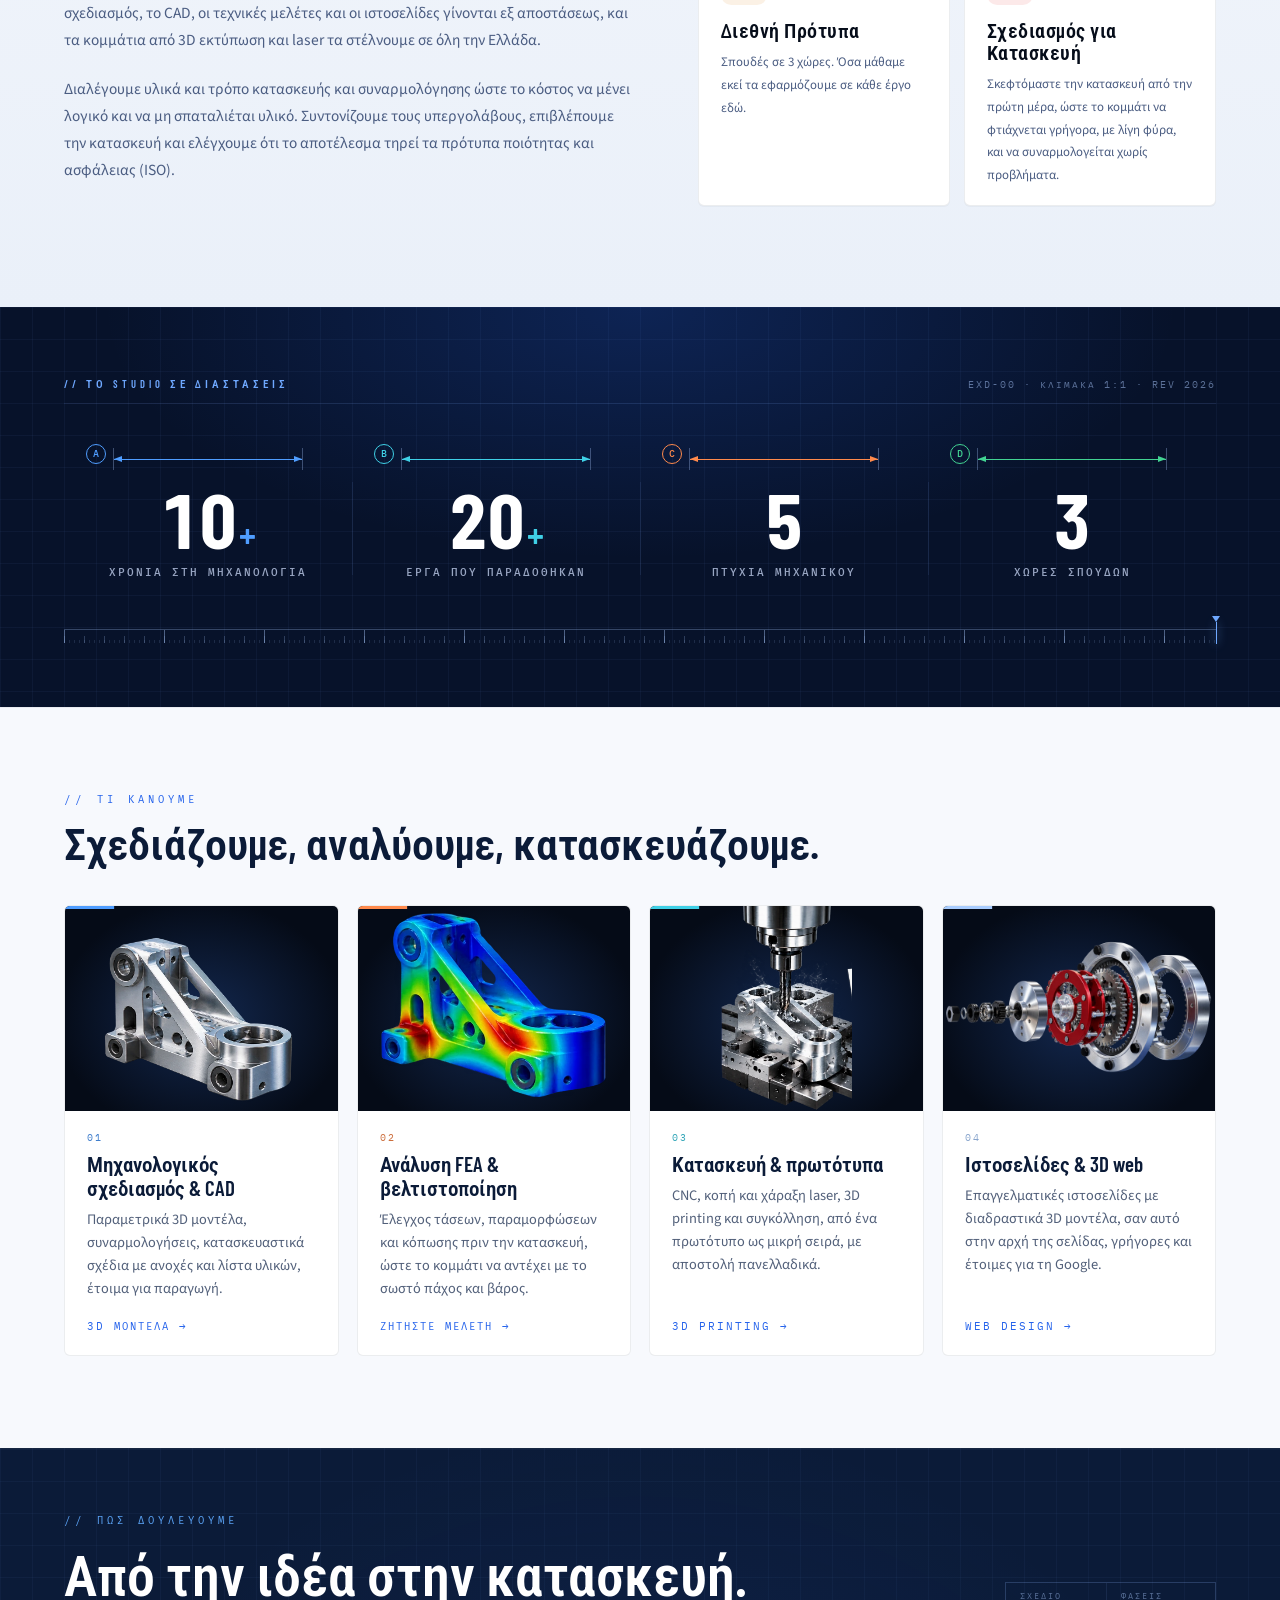
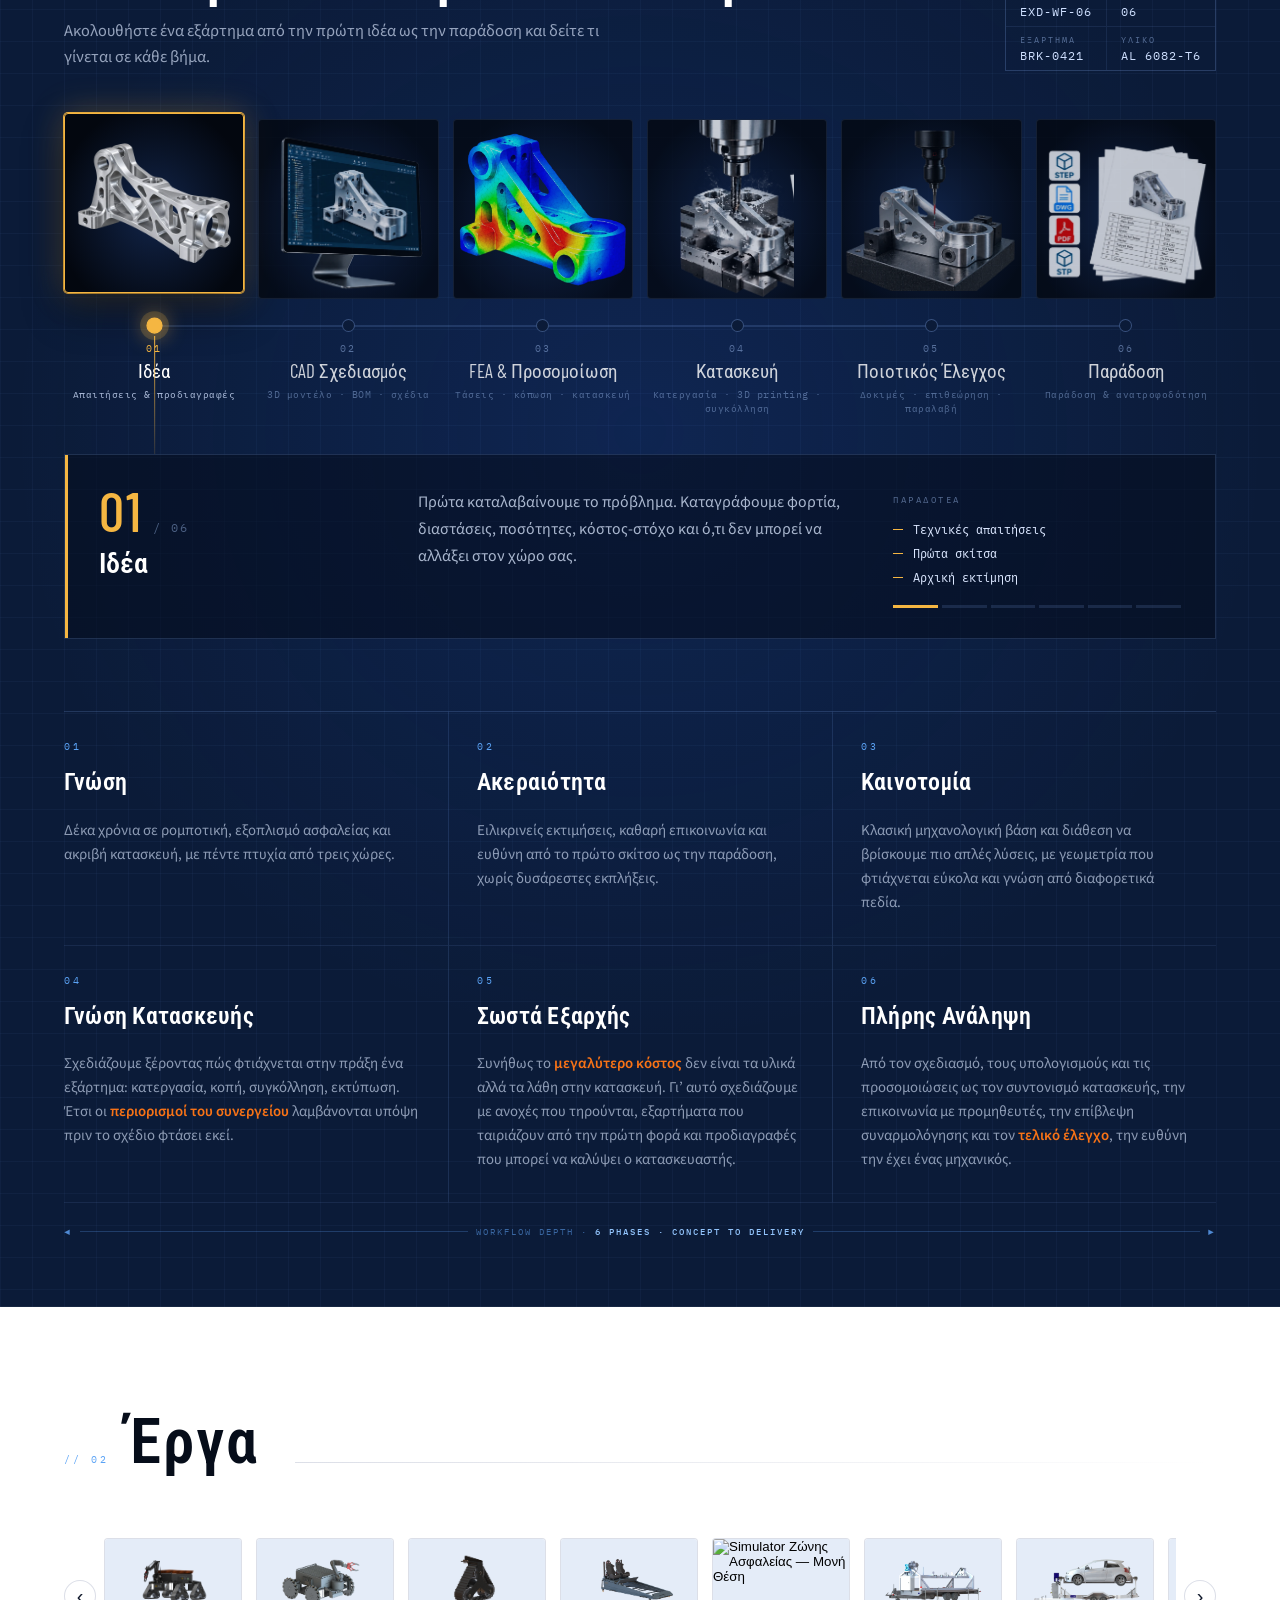
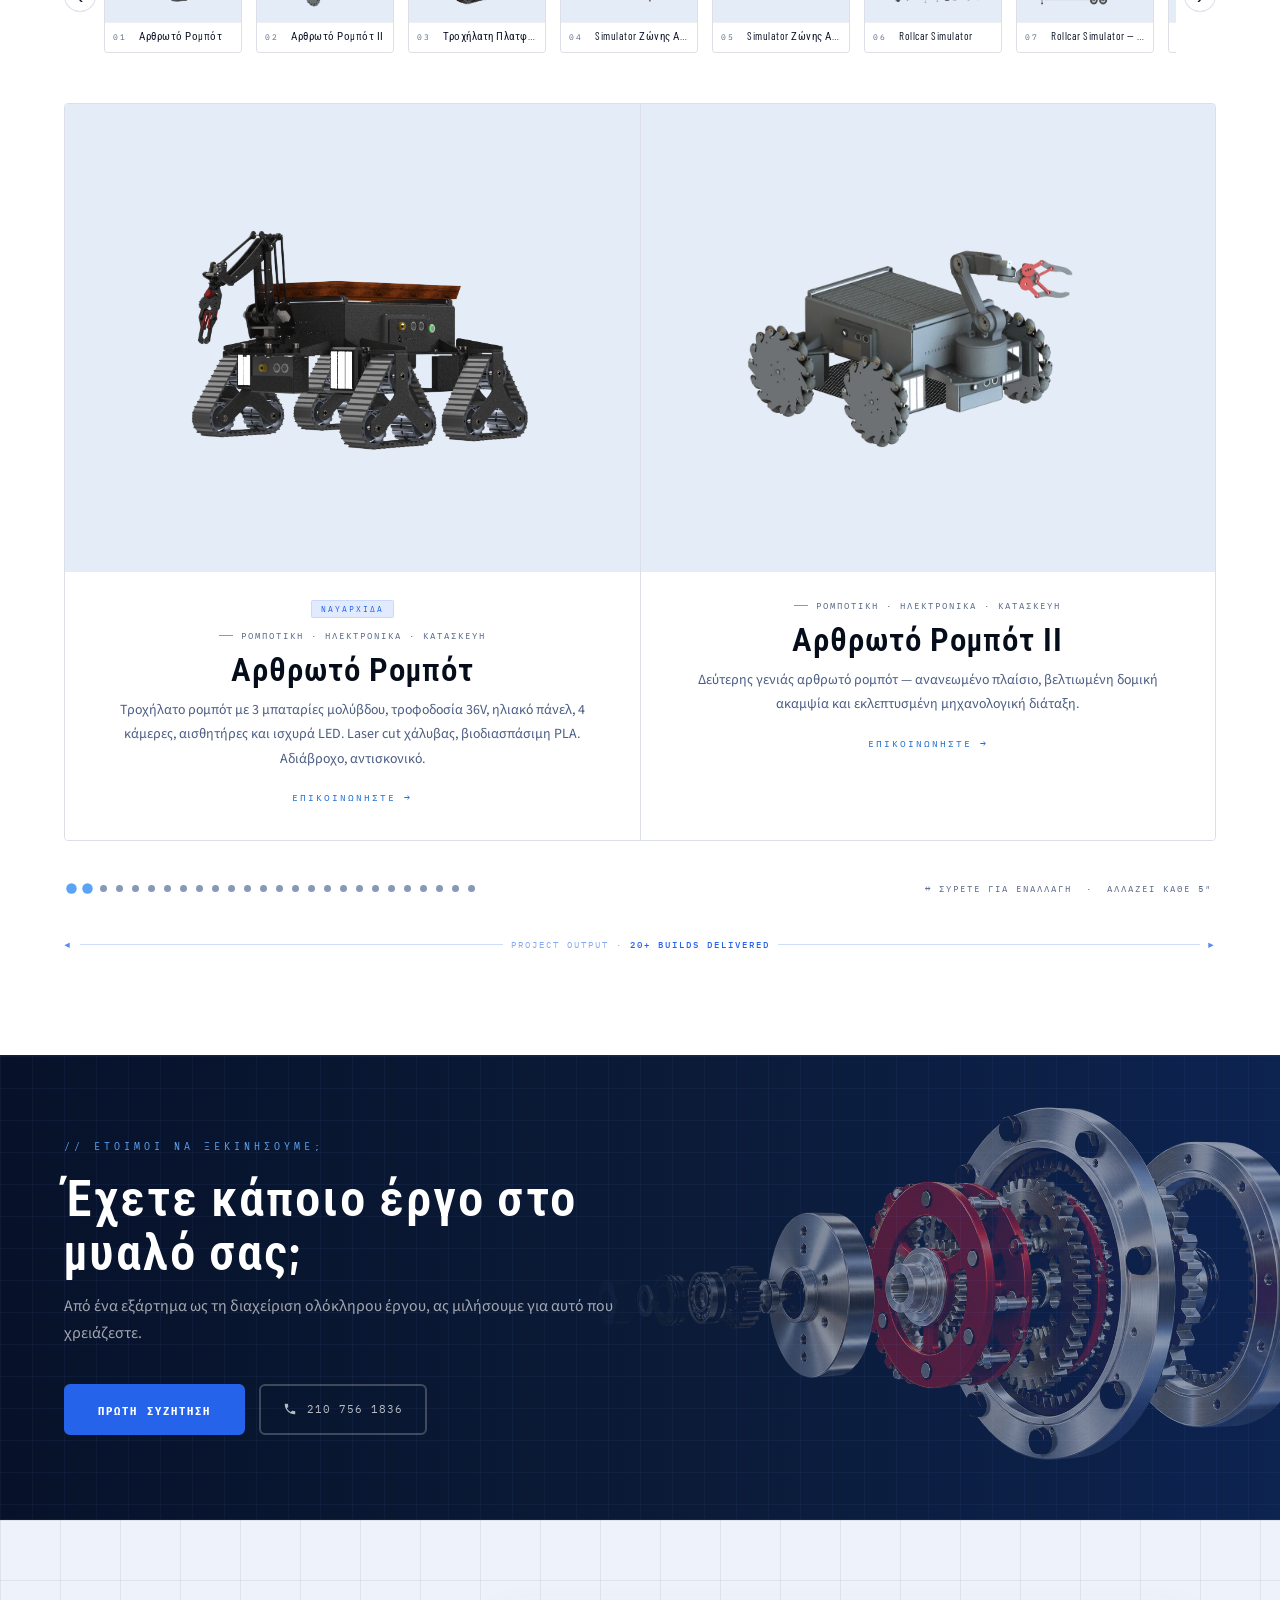
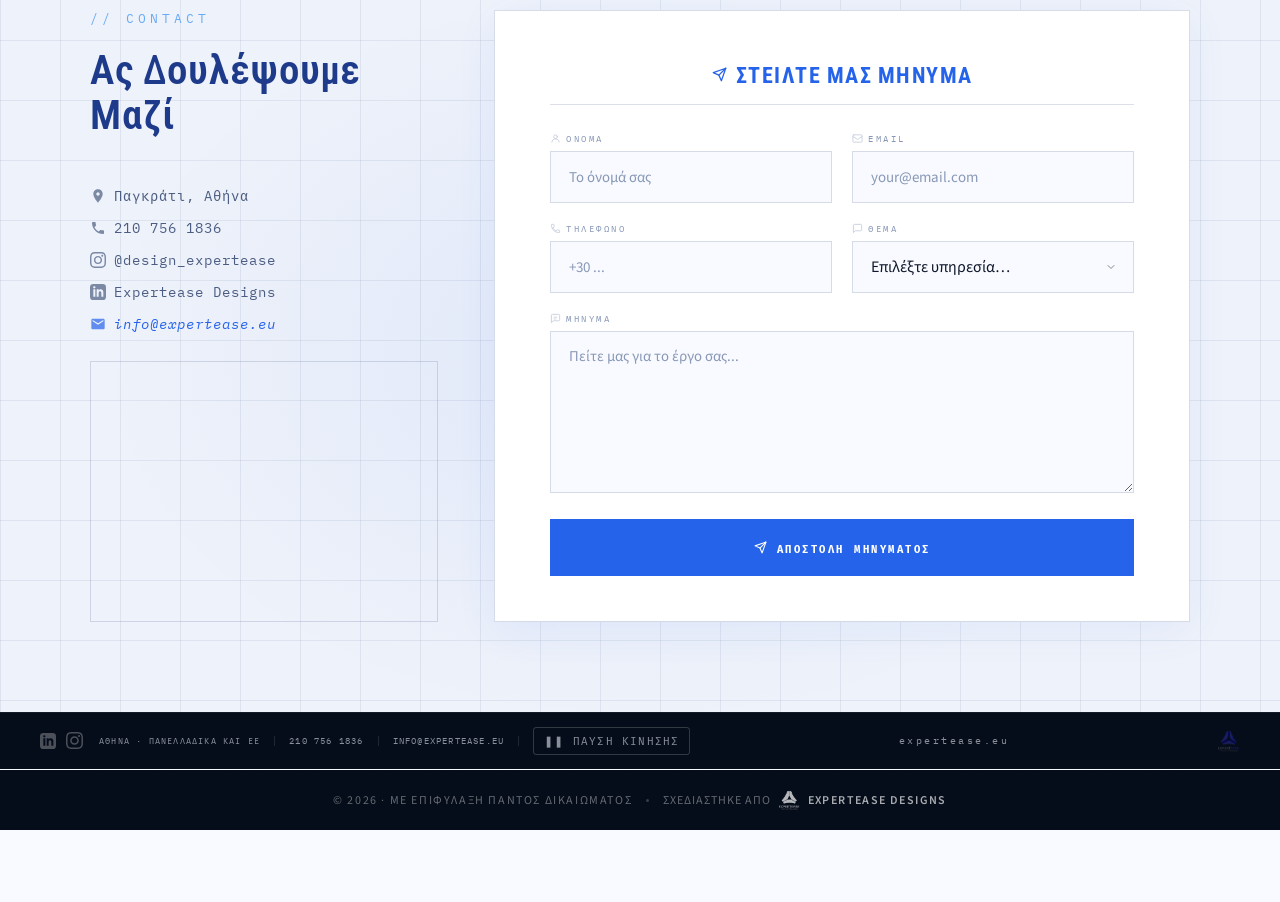
==== commit 0d166214: "Αφαίρεση σελίδας λογισμικού από τον ιστότοπο Αφαιρούνται από μενού, φόρμα επικοινωνίας, JSON-LD και " ====
--- a/index.html
+++ b/index.html
@@ -42,7 +42,7 @@
   "alternateName": "Expertease",
   "url": "https://expertease.eu",
   "logo": "https://expertease.eu/images/logo.png",
-  "description": "Mechanical engineering studio based in Athens, serving clients across Greece — 3D printing, laser cutting, CAD design, web design, and custom engineering software.",
+  "description": "Mechanical engineering studio based in Athens, serving clients across Greece — 3D printing, laser cutting, CAD design, and web design.",
   "address": {
     "@type": "PostalAddress",
     "streetAddress": "Ymittou 157",
@@ -105,12 +105,6 @@
         "name": "Web Design",
         "description": "Custom-built HTML websites with no templates for businesses across Greece.",
         "keywords": "web design Greece, custom website Greece, bilingual website nationwide Greece"
-      },
-      {
-        "@type": "Service",
-        "name": "Mechanical ExpertEase Software",
-        "description": "Engineering software for special-purpose vehicle and crane technical studies in Greece.",
-        "keywords": "Mechanical ExpertEase, vehicle technical study software Greece, KEK IEKEM software"
       }
     ]
   }
@@ -239,7 +233,6 @@
       <li><a href="#projects"     id="nav-projects">Έργα</a></li>
       <li><a href="webdesign.html" id="nav-webdesign">Web Design</a></li>
       <li><a href="3dprint.html"   id="nav-3dprint">3D Print</a></li>
-      <li><a href="software.html"  id="nav-software">Λογισμικό</a></li>
       <li><a href="cad.html"       id="nav-cad">3D Models</a></li>
       <li><a href="contact.html"  id="nav-contact">Επικοινωνία</a></li>
     </ul>
@@ -260,7 +253,6 @@
     <li><a href="#projects"     id="mnav-projects"   onclick="closeMobileNav()">Έργα</a></li>
     <li><a href="webdesign.html" id="mnav-webdesign"  onclick="closeMobileNav()">Web Design</a></li>
     <li><a href="3dprint.html"   id="mnav-3dprint"    onclick="closeMobileNav()">3D Print</a></li>
-    <li><a href="software.html"  id="mnav-software"   onclick="closeMobileNav()">Λογισμικό</a></li>
     <li><a href="cad.html"       id="mnav-cad"        onclick="closeMobileNav()">3D Models</a></li>
     <li><a href="contact.html"  id="mnav-contact"    onclick="closeMobileNav()">Επικοινωνία</a></li>
   </ul>
@@ -776,7 +768,6 @@
               <option value="Laser Cut &amp; Engrave" id="form-opt-3">Laser Cut &amp; Engrave</option>
               <option value="3D Models / CAD" id="form-opt-4">3D Μοντέλα / CAD</option>
               <option value="Web Design" id="form-opt-5">Web Design</option>
-              <option value="Software" id="form-opt-6">Λογισμικό</option>
               <option value="General Enquiry" id="form-opt-7">Γενική Ερώτηση</option>
             </select>
           </div>
--- a/expertease-credit.css
+++ b/expertease-credit.css
@@ -80,7 +80,7 @@
 
 /* ── copyright text ── */
 .ec-copy {
-  font-size: 10.5px;
+  font-size: 12px;
   letter-spacing: 1.6px;
   text-transform: uppercase;
   color: var(--ec-muted);
@@ -98,7 +98,7 @@
 
 /* ── "designed by" label ── */
 .ec-label {
-  font-size: 10.5px;
+  font-size: 12px;
   letter-spacing: 1px;
   text-transform: uppercase;
   color: var(--ec-muted);
@@ -195,7 +195,7 @@
 }
 
 .ec-ad-question {
-  font-size: 10px;
+  font-size: 12px;
   letter-spacing: 1.8px;
   text-transform: uppercase;
   color: var(--ec-muted);
@@ -277,3 +277,9 @@
   .ec-name  { font-size: 14px; letter-spacing: 1px; }
   .ec-logo  { height: 22px; }
 }
+
+/* ── κινητό/τάμπλετ: στόχος αφής ≥44px και γράμματα ≥12px (kinito K2/K3· διόρθωση από nakou, 10/2026) ── */
+.ec-brand { min-height: 44px; display: inline-flex; align-items: center; }
+@media (max-width: 1024px) {
+  .ec-copy, .ec-label, .ec-name, .ec-ad-question, .ec-ad-cta { font-size: 12px; }
+}
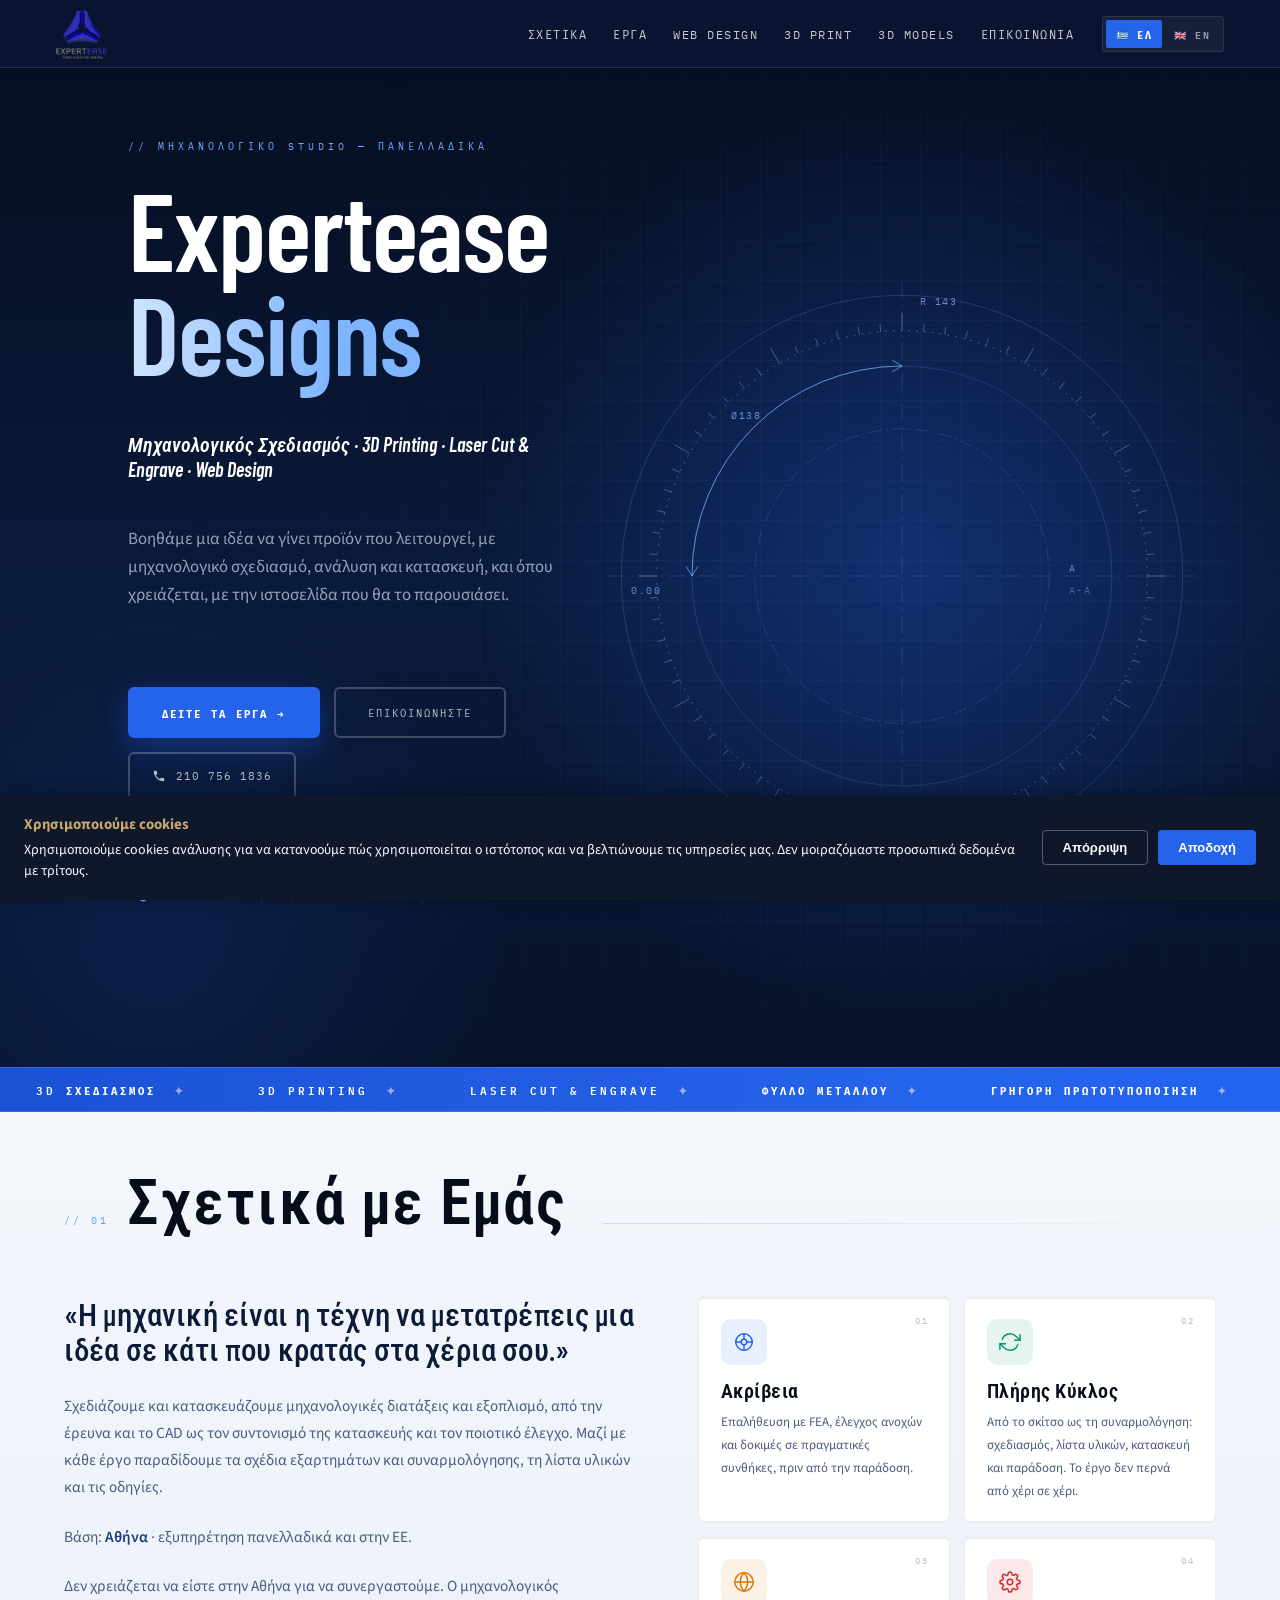
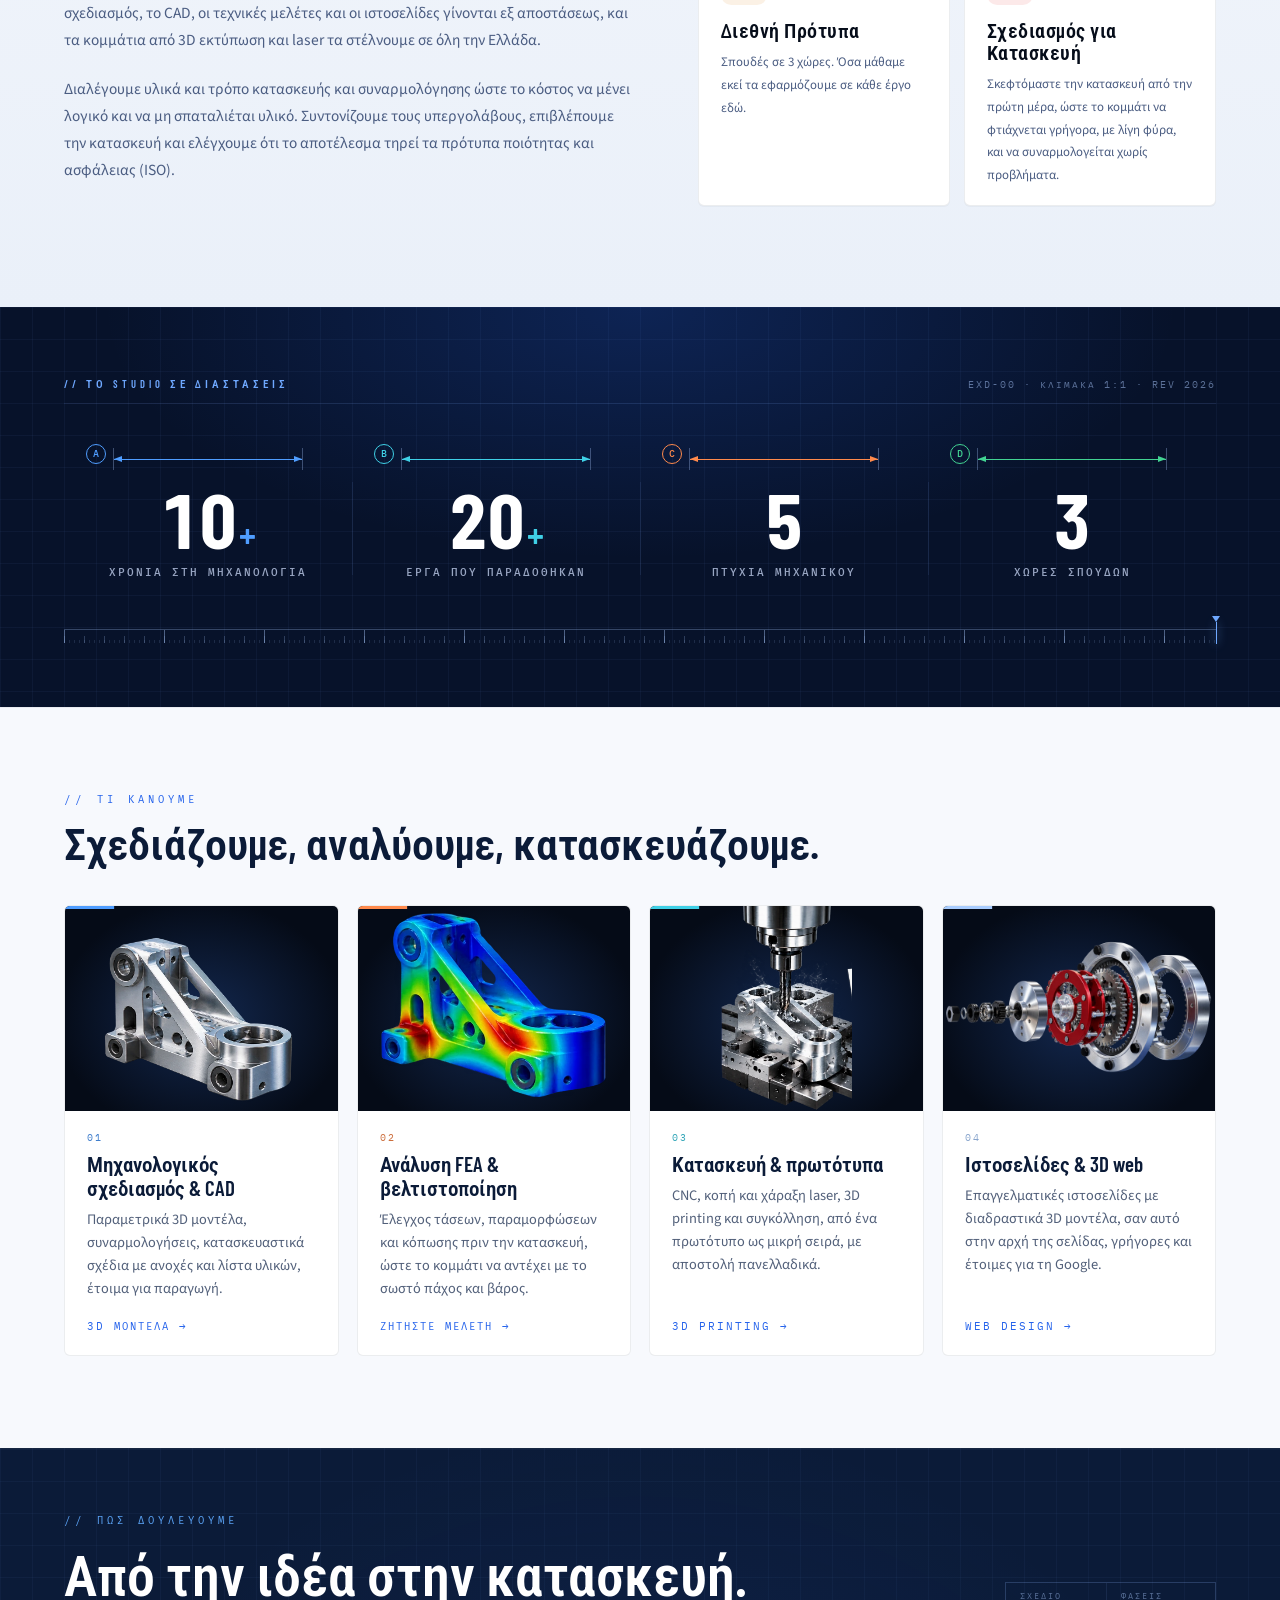
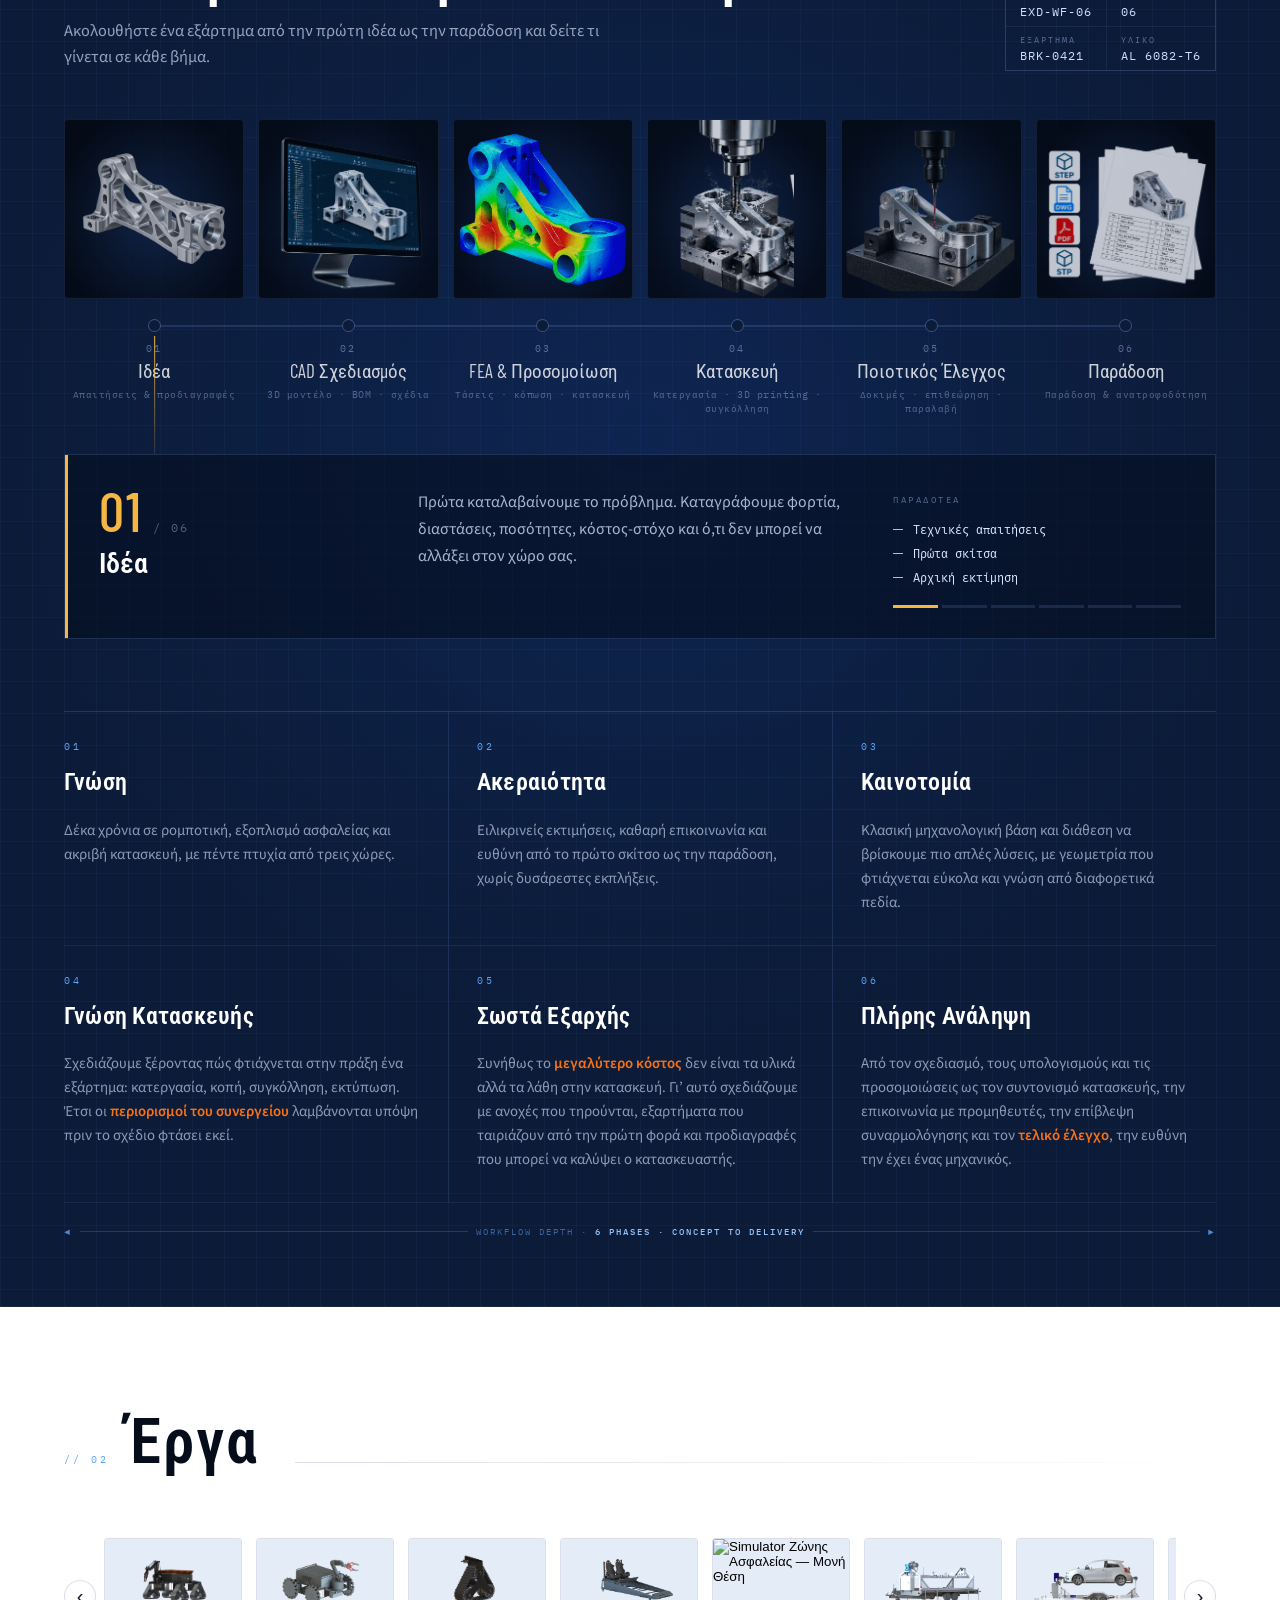
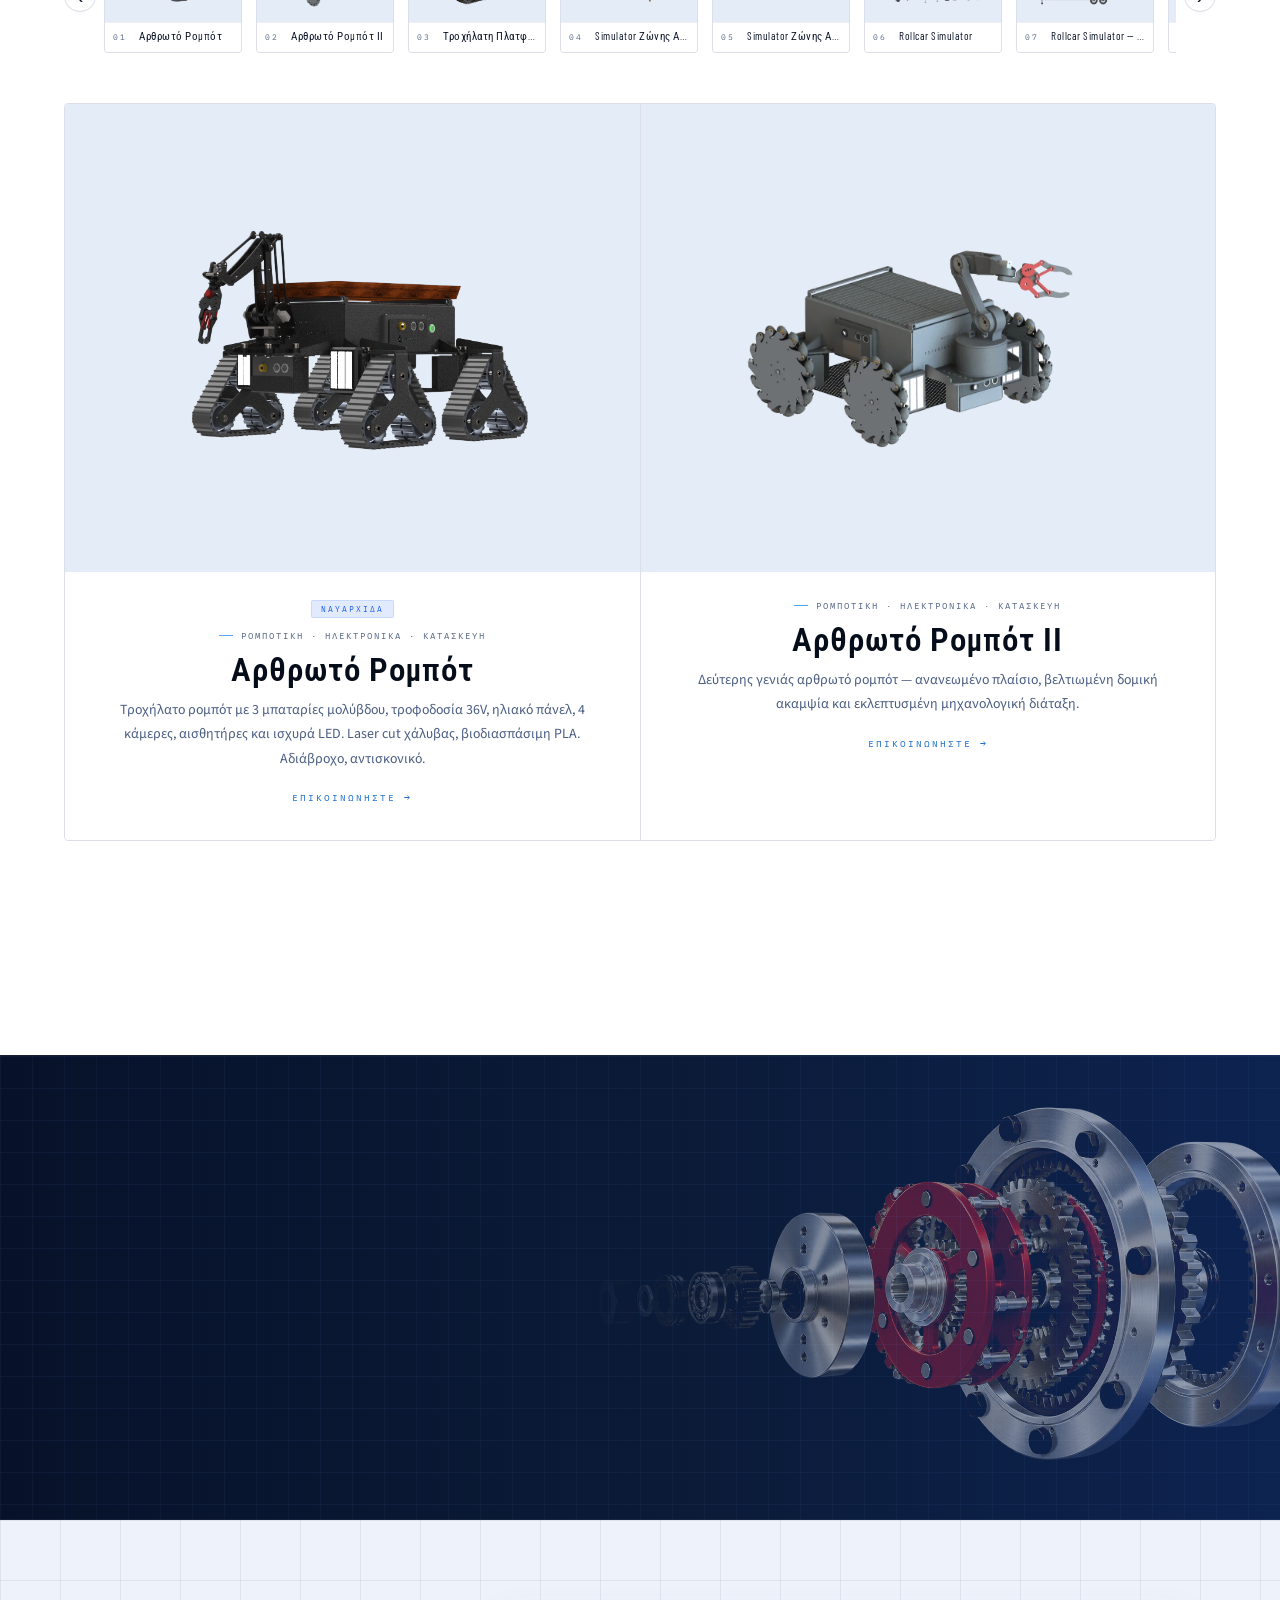
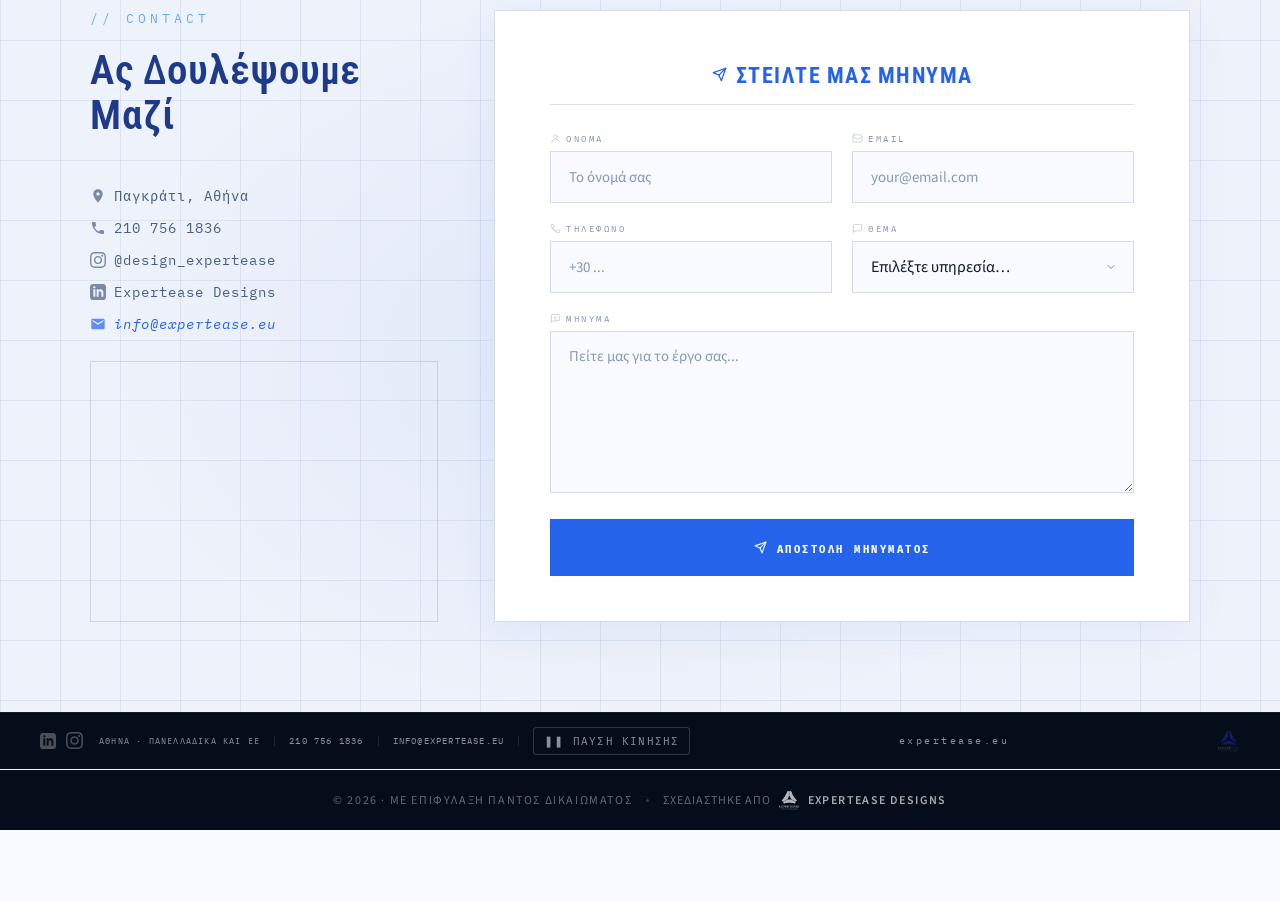
==== commit 01384086: "γεραμποξ" ====
--- a/index.html
+++ b/index.html
@@ -5,16 +5,8 @@
 <script>document.documentElement.classList.add('hk-js');setTimeout(function(){if(!window.__hk)document.documentElement.classList.remove('hk-js')},2500);</script>
 <script>try{localStorage.setItem('lang',document.documentElement.lang==='en'?'en':'el');}catch(e){}</script>
 <meta name="viewport" content="width=device-width, initial-scale=1.0">
-<!-- 3D hero: import map + προφόρτωση νωρίς στο <head>, ώστε η είσοδος του μοντέλου να μην καθυστερεί -->
-<script type="importmap">
-{ "imports": {
-  "three": "https://cdn.jsdelivr.net/npm/three@0.169.0/build/three.module.js",
-  "three/addons/": "https://cdn.jsdelivr.net/npm/three@0.169.0/examples/jsm/"
-} }
-</script>
-<link rel="modulepreload" href="https://cdn.jsdelivr.net/npm/three@0.169.0/build/three.module.js" crossorigin>
-<link rel="modulepreload" href="https://cdn.jsdelivr.net/npm/three@0.169.0/examples/jsm/environments/RoomEnvironment.js" crossorigin>
-<link rel="modulepreload" href="gearbox-v2/model.js">
+<!-- 3D hero: ο μειωτήρας αποδίδεται σε Web Worker (gearbox-v2/worker.js) — η βιβλιοθήκη three.js φορτώνεται από εκεί -->
+<link rel="preconnect" href="https://cdn.jsdelivr.net" crossorigin>
 <link rel="modulepreload" href="gearbox-v2/hero.js">
 <title>Mechanical Engineering Studio | Expertease Designs — Greece</title>
 <meta name="description" content="Expertease Designs — mechanical engineering, 3D printing, laser cutting, CAD design & web development, serving clients across Greece. Get a quote today.">
--- a/style.css
+++ b/style.css
@@ -284,6 +284,9 @@
   position: absolute; left: 0; top: 0; width: 100%; height: 100%;
   pointer-events: none; z-index: 5; display: block;
 }
+/* Ο μειωτήρας εμφανίζεται ομαλά μόλις είναι έτοιμο το πρώτο καρέ (gearbox-v2/hero.js) */
+#hero3d { transition: opacity .6s ease; }
+#hero3d:not(.is-ready) { opacity: 0 !important; }
 #hero3d-drag {
   position: absolute; right: 0; top: 0; width: 50%; height: 100%; z-index: 6;
   cursor: default;
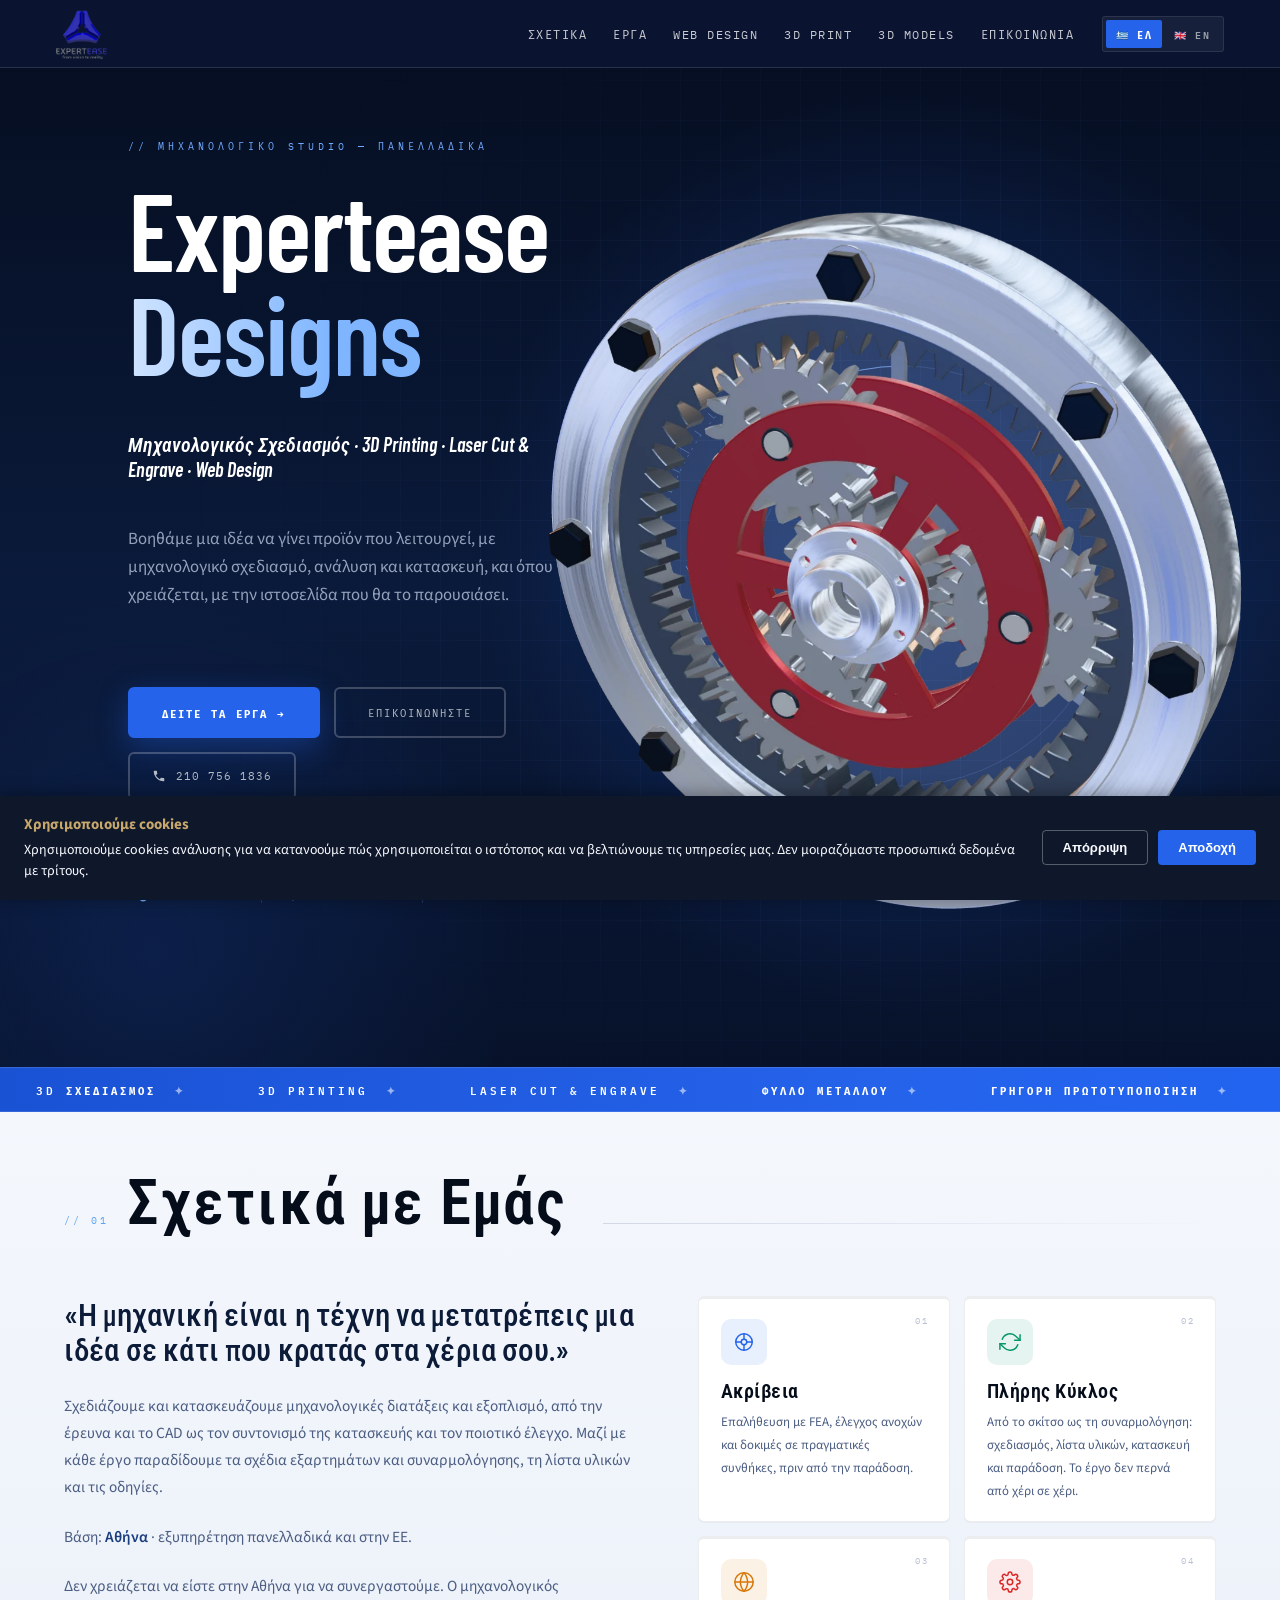
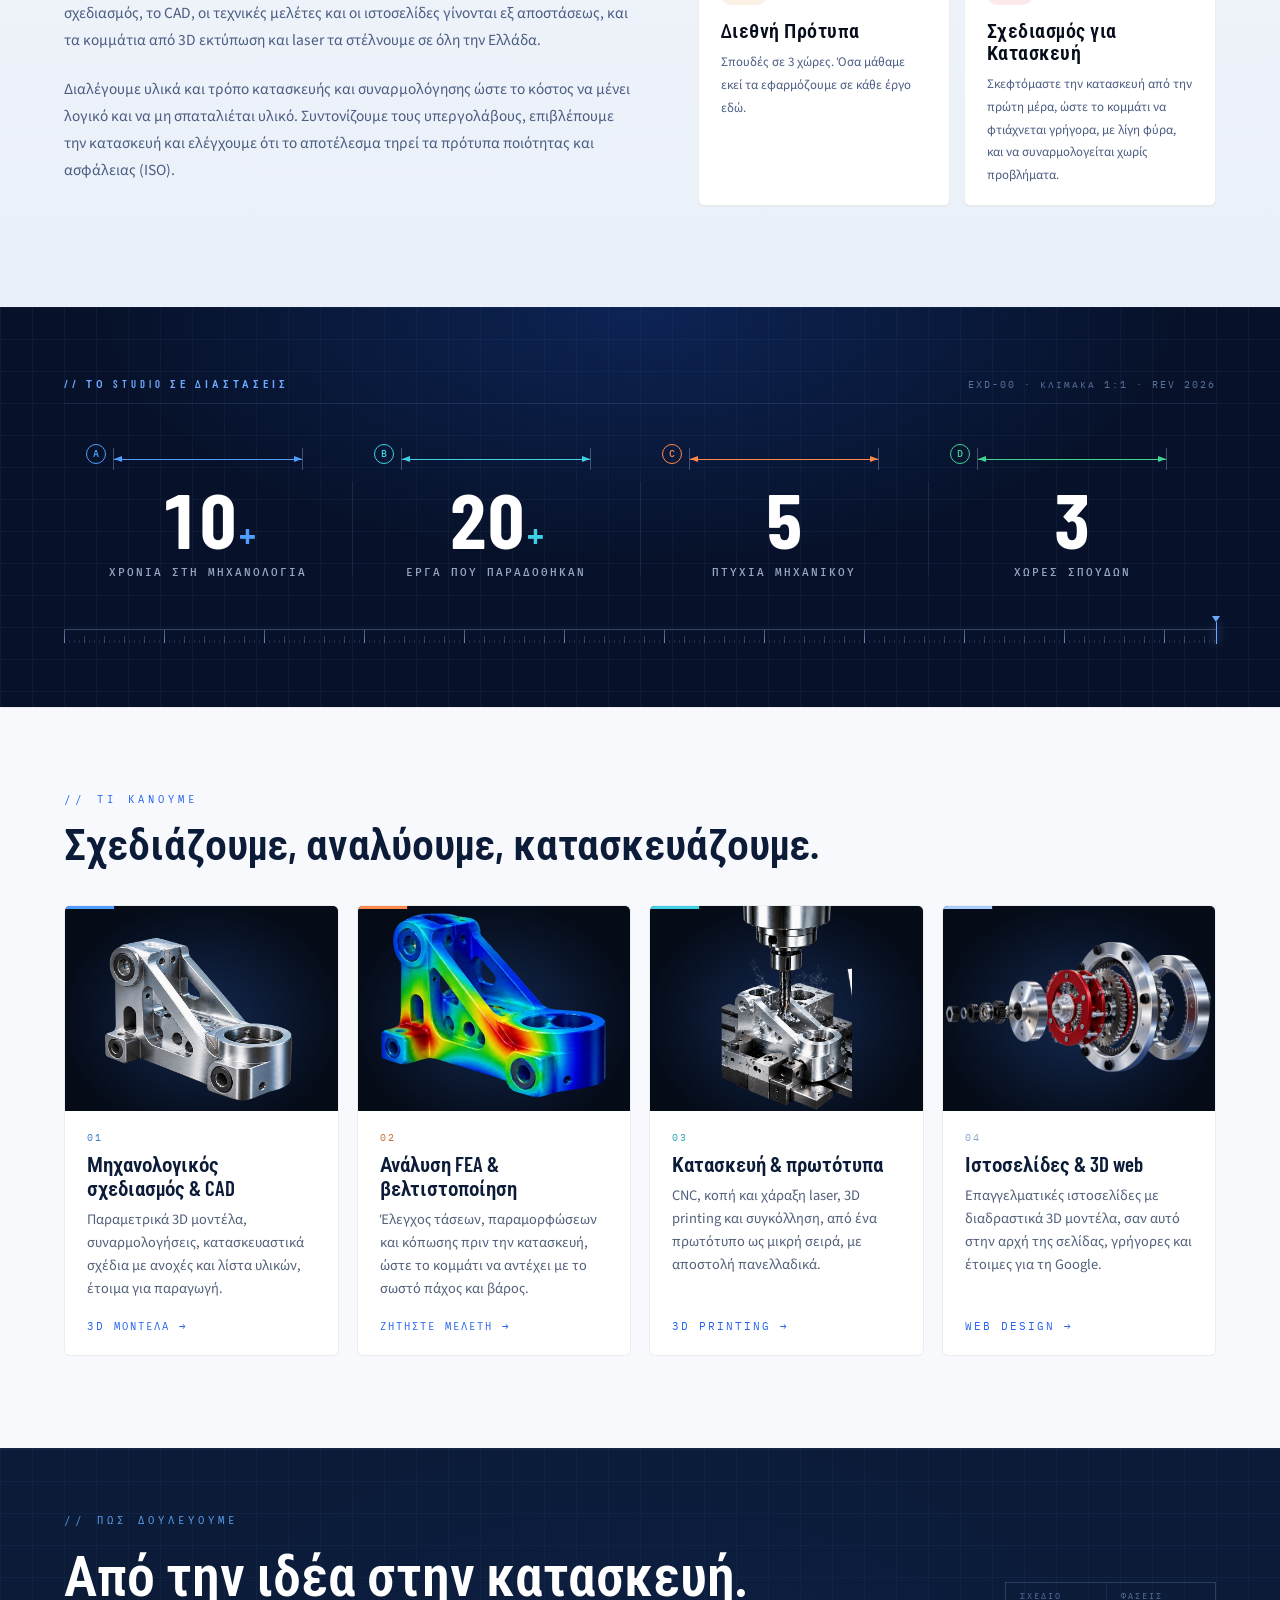
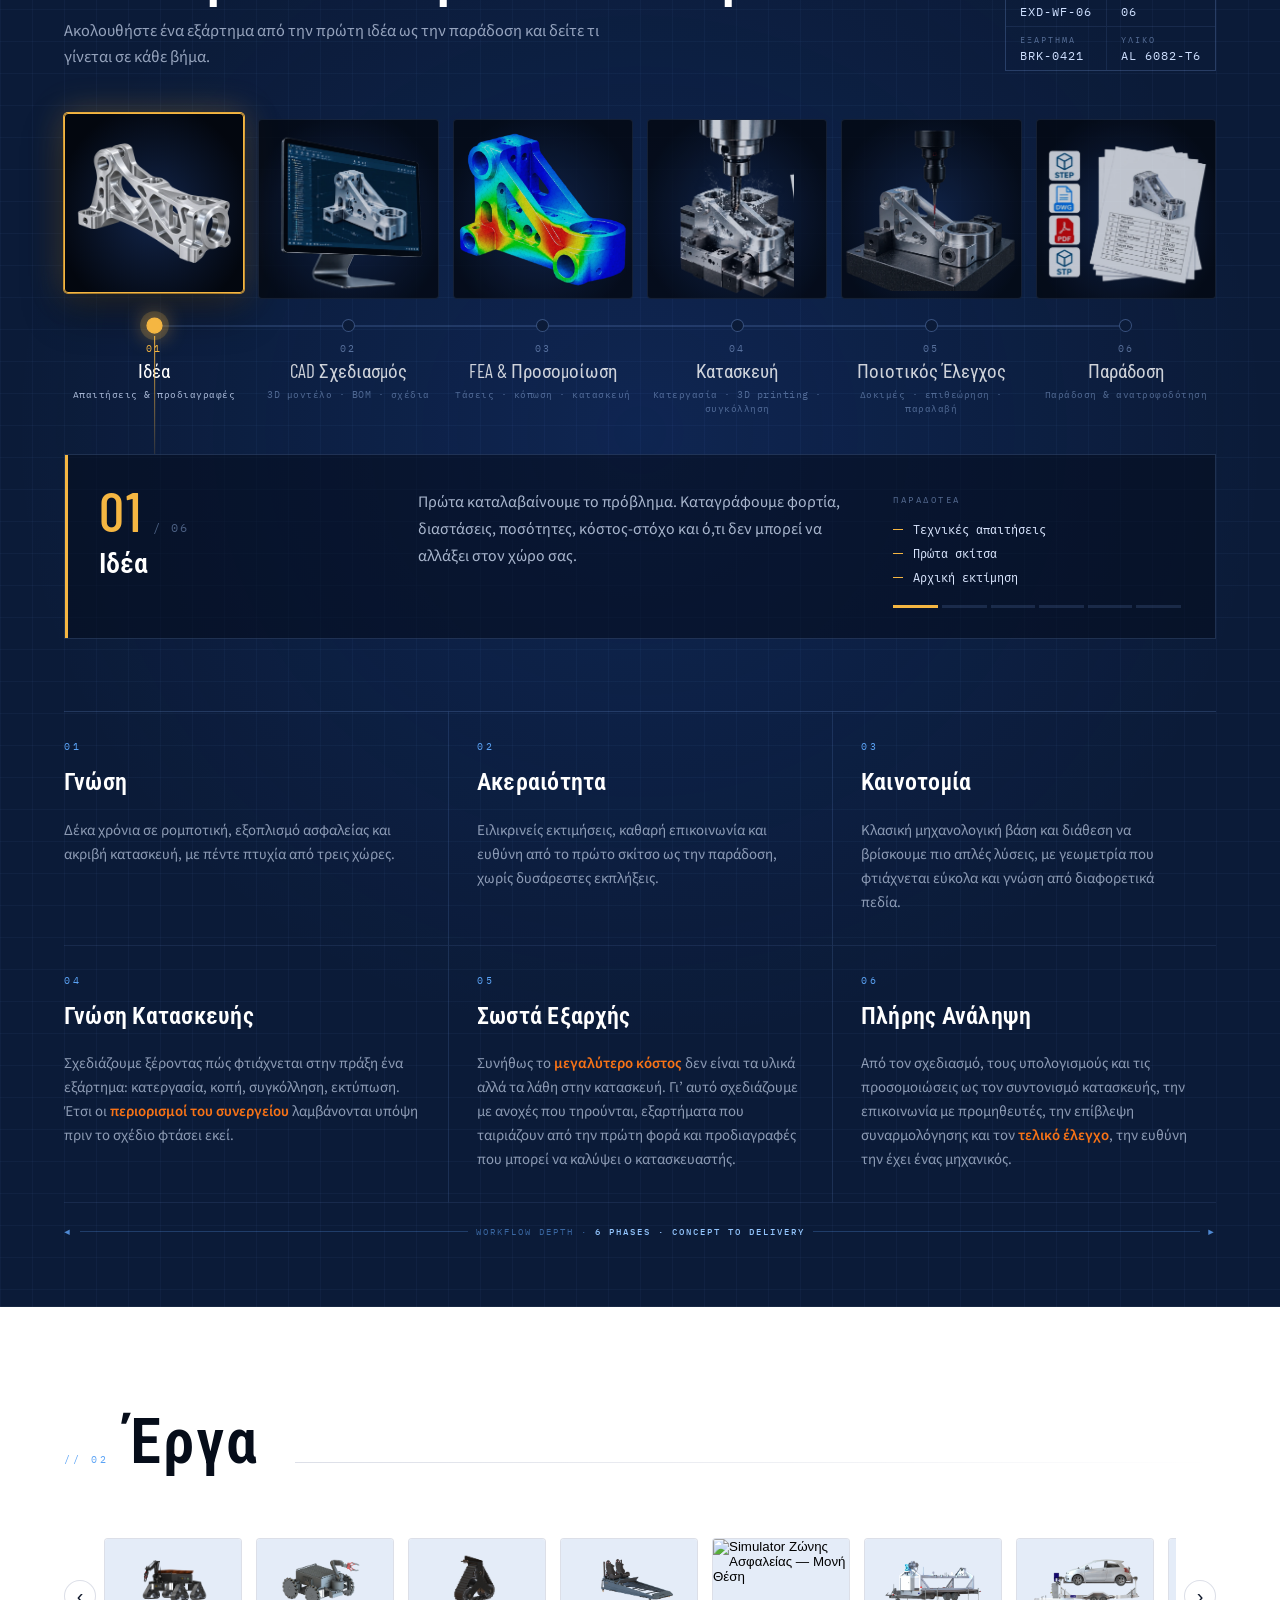
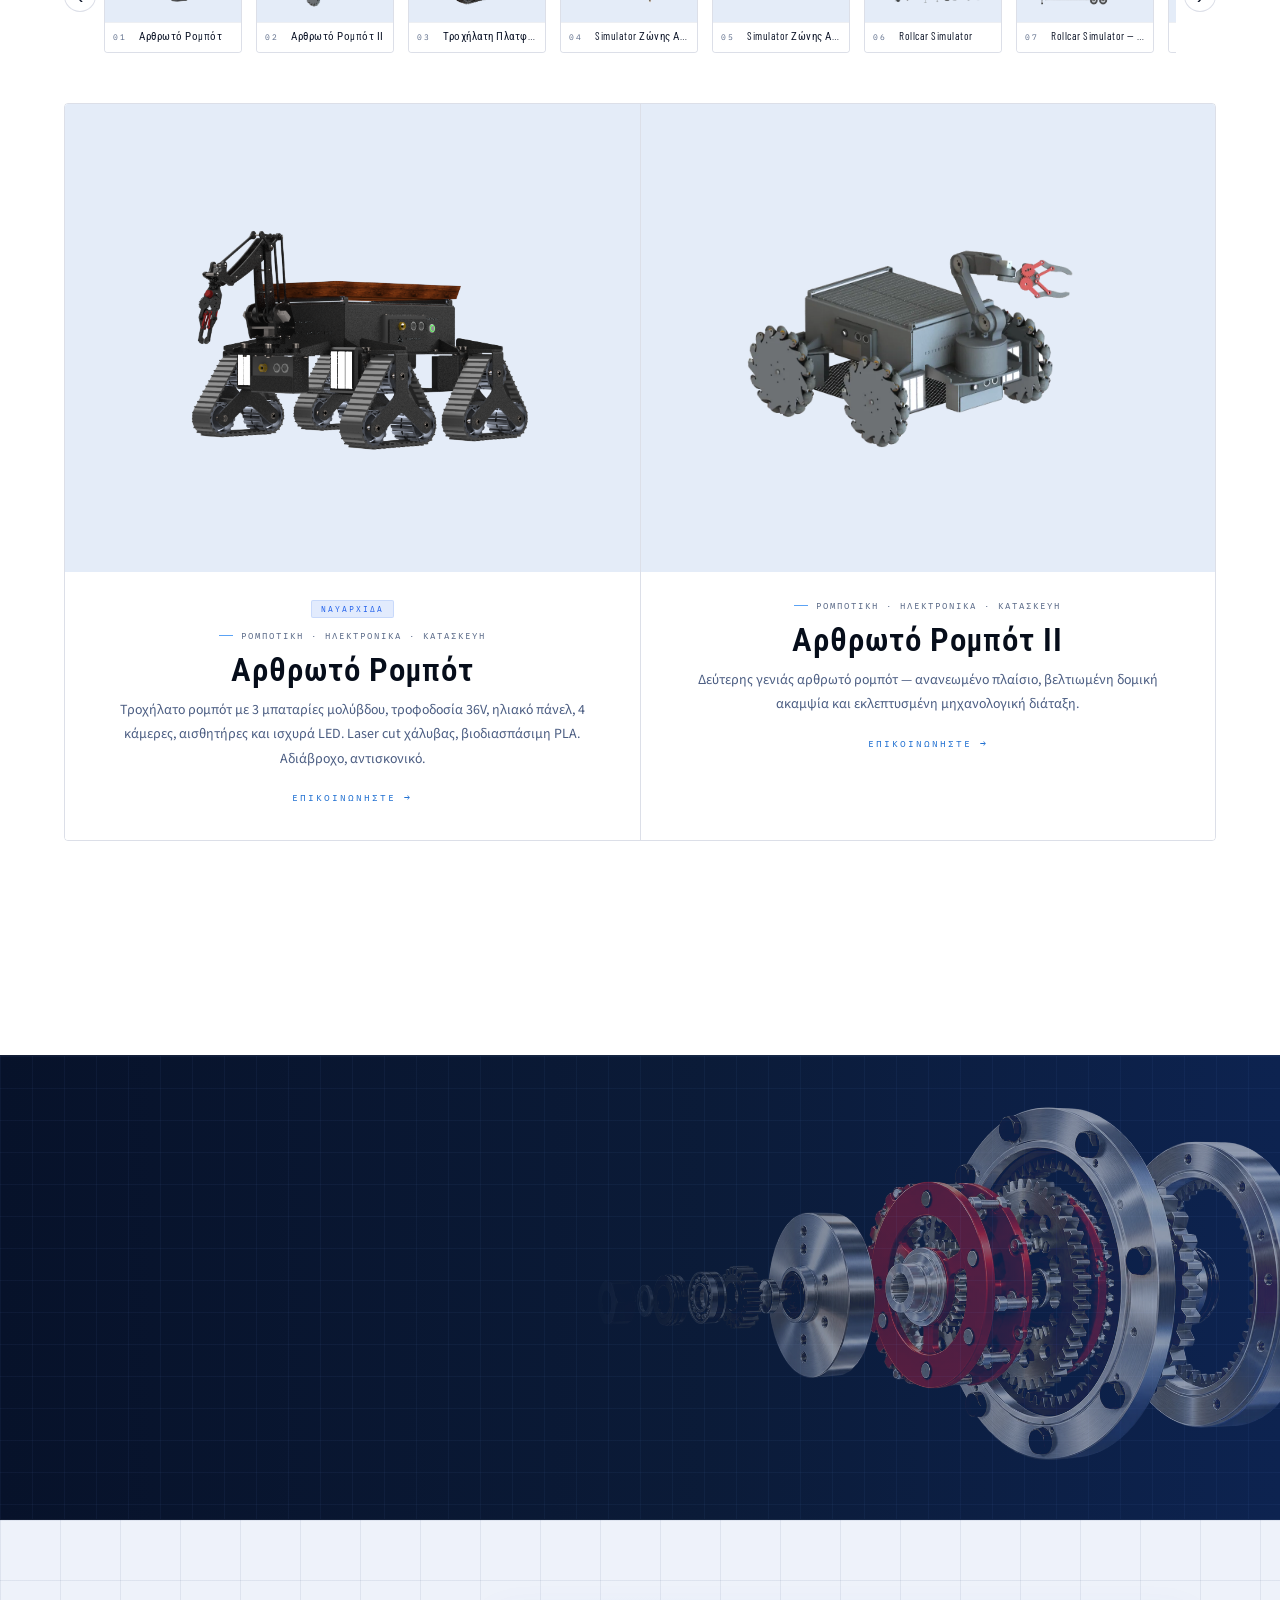
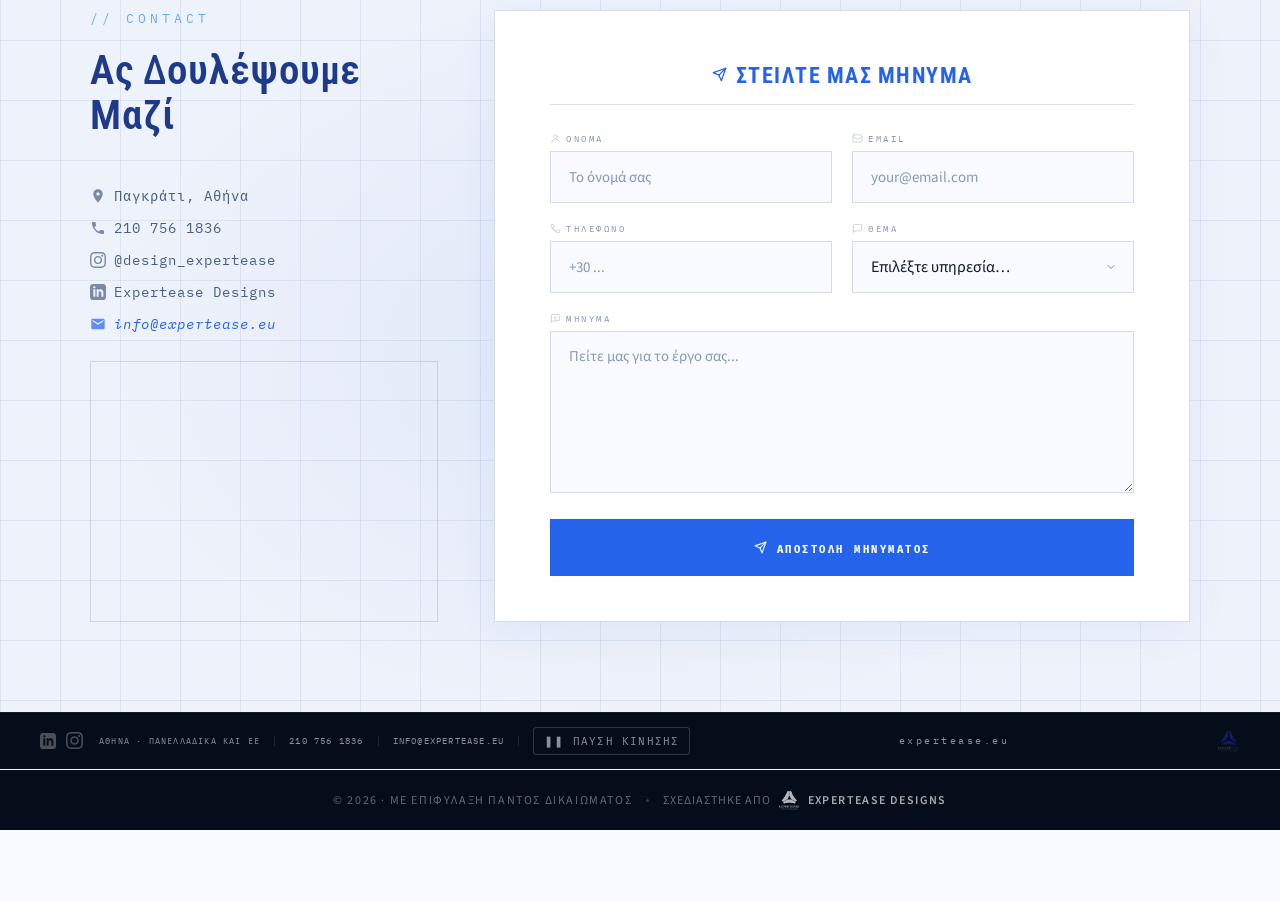
==== commit 8902ed02: "df" ====
--- a/index.html
+++ b/index.html
@@ -5,9 +5,9 @@
 <script>document.documentElement.classList.add('hk-js');setTimeout(function(){if(!window.__hk)document.documentElement.classList.remove('hk-js')},2500);</script>
 <script>try{localStorage.setItem('lang',document.documentElement.lang==='en'?'en':'el');}catch(e){}</script>
 <meta name="viewport" content="width=device-width, initial-scale=1.0">
-<!-- 3D hero: ο μειωτήρας αποδίδεται σε Web Worker (gearbox-v2/worker.js) — η βιβλιοθήκη three.js φορτώνεται από εκεί -->
-<link rel="preconnect" href="https://cdn.jsdelivr.net" crossorigin>
+<!-- 3D hero: ο μειωτήρας αποδίδεται σε Web Worker (gearbox-v2/worker.js)· η three.js είναι τοπικά (gearbox-v2/three.module.min.js) -->
 <link rel="modulepreload" href="gearbox-v2/hero.js">
+<link rel="preload" as="image" href="gearbox-v2/poster.webp" type="image/webp" media="(min-width: 961px)" fetchpriority="high">
 <title>Mechanical Engineering Studio | Expertease Designs — Greece</title>
 <meta name="description" content="Expertease Designs — mechanical engineering, 3D printing, laser cutting, CAD design & web development, serving clients across Greece. Get a quote today.">
 <link rel="canonical" href="https://expertease.eu/">
--- a/style.css
+++ b/style.css
@@ -287,6 +287,20 @@
 /* Ο μειωτήρας εμφανίζεται ομαλά μόλις είναι έτοιμο το πρώτο καρέ (gearbox-v2/hero.js) */
 #hero3d { transition: opacity .6s ease; }
 #hero3d:not(.is-ready) { opacity: 0 !important; }
+/* Ελαφριά λειτουργία (χωρίς κάρτα γραφικών): σταθερό καρέ, είσοδος με ολίσθηση από δεξιά όπως η 3D */
+#hero3d.lite-intro { animation: gbLiteIn .7s cubic-bezier(.215,.61,.355,1) both; }
+@keyframes gbLiteIn { from { transform: translateX(36vh); } to { transform: none; } }
+#hero3d.is-lite ~ #hero3d-drag { display: none; }
+/* Εικόνα-αφίσα του μειωτήρα (gearbox-v2/poster.webp): εμφανίζεται αμέσως και κάνει την είσοδο·
+   το ζωντανό 3D την αντικαθιστά μόλις είναι έτοιμο (ίδιο ακριβώς καρέ) */
+#hero3d-poster { position: absolute; z-index: 5; pointer-events: none; user-select: none; opacity: 0; max-width: none; }
+#hero3d-poster.gb-in { animation: gbPosterIn .55s cubic-bezier(.215,.61,.355,1) .15s both, gbPosterFade .6s ease both; }
+@keyframes gbPosterIn { from { transform: translateX(var(--gb-dx, 300px)); } to { transform: none; } }
+@keyframes gbPosterFade { from { opacity: 0; } to { opacity: 1; } }
+#hero3d.from-poster { transition: opacity .3s ease; }
+@media (max-width: 960px) { #hero3d-poster { display: none !important; } }
+@media (prefers-reduced-motion: reduce) { #hero3d-poster.gb-in { animation: none; opacity: 1; } }
+@media (prefers-reduced-motion: reduce) { #hero3d.lite-intro { animation: none; } }
 #hero3d-drag {
   position: absolute; right: 0; top: 0; width: 50%; height: 100%; z-index: 6;
   cursor: default;
